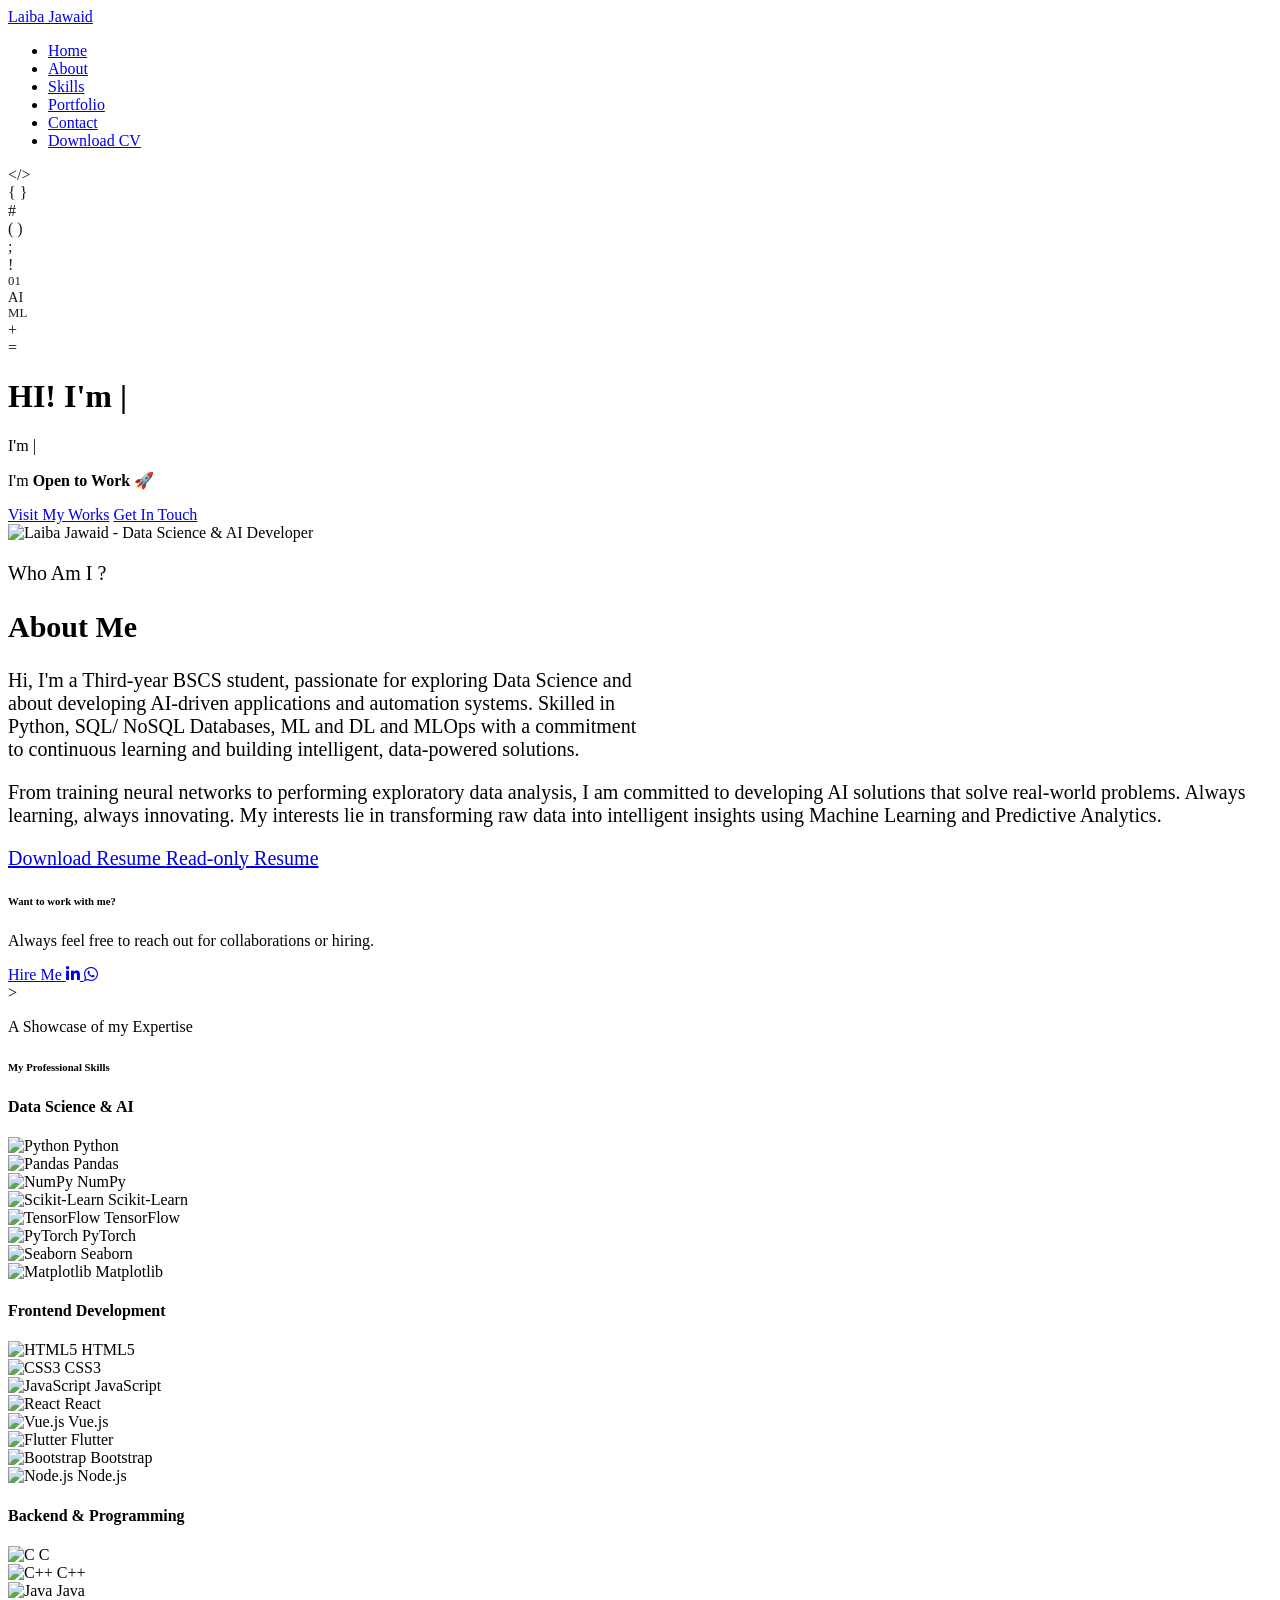
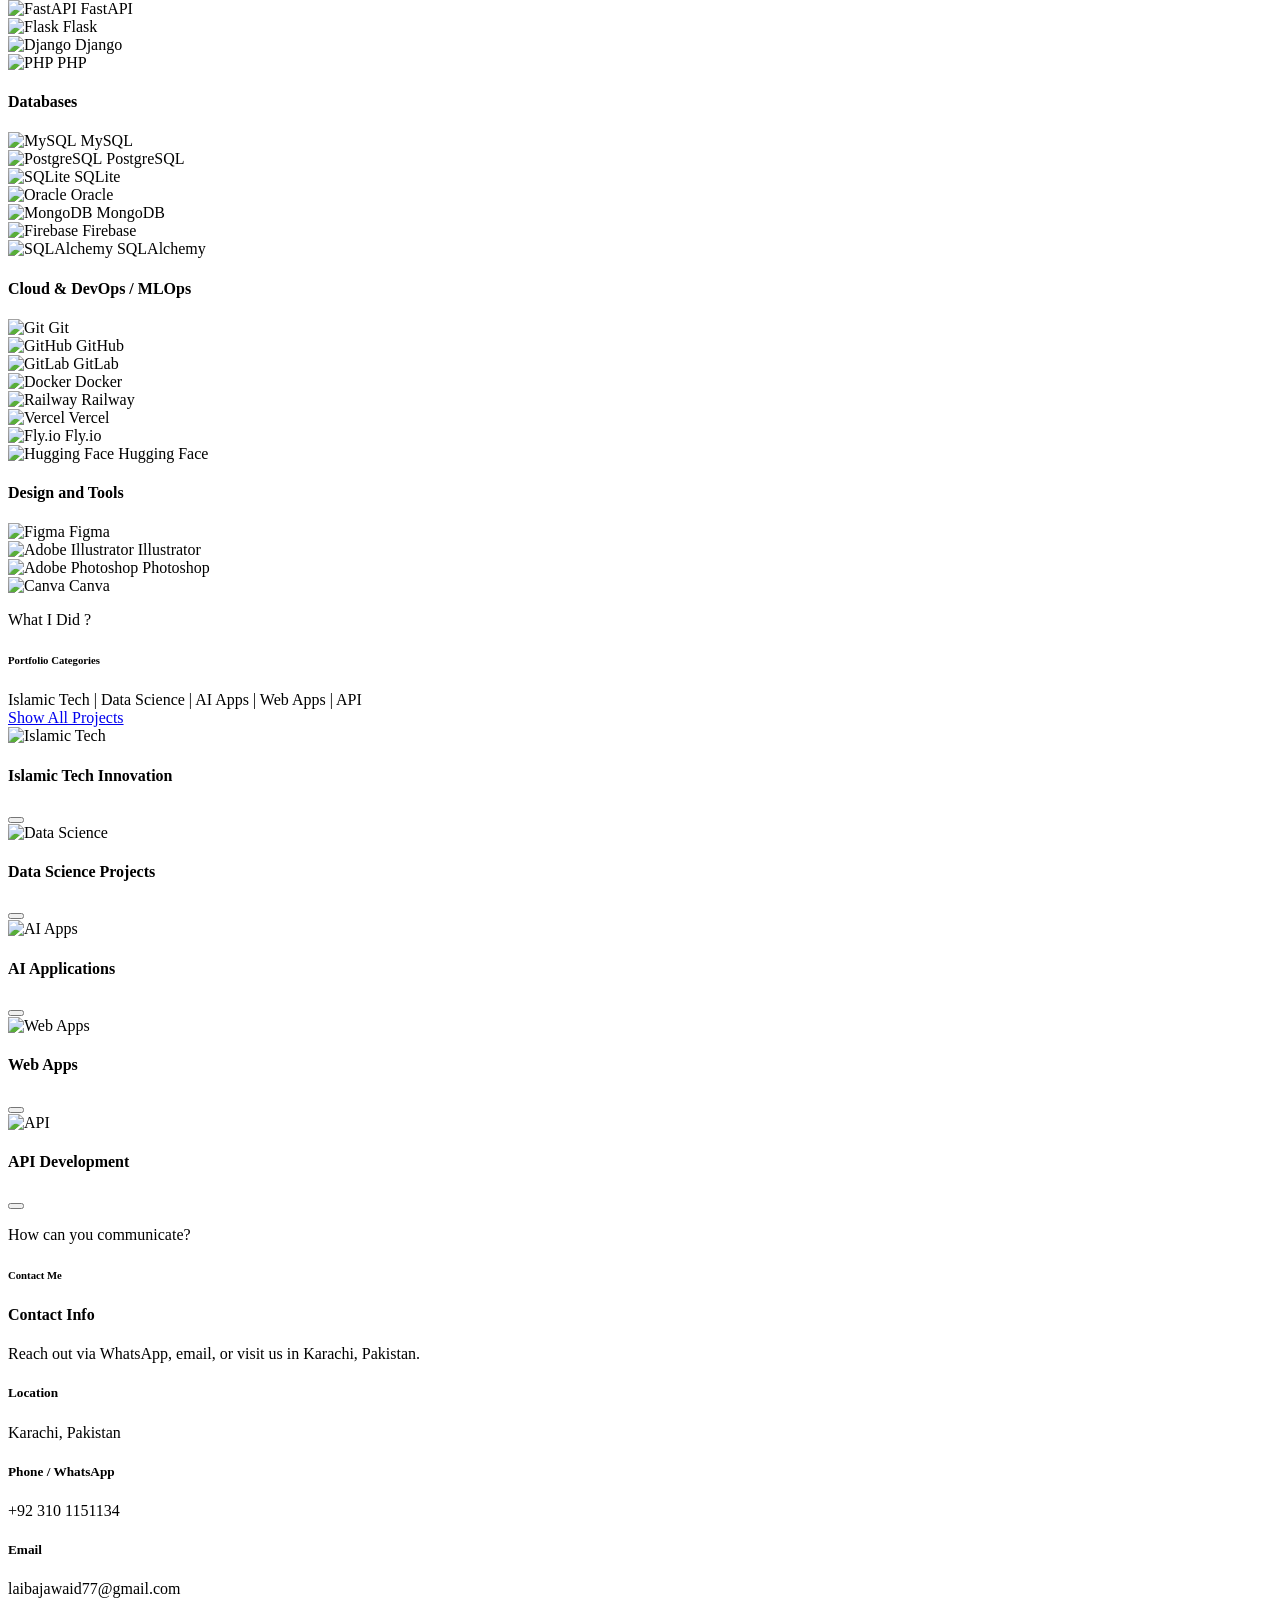
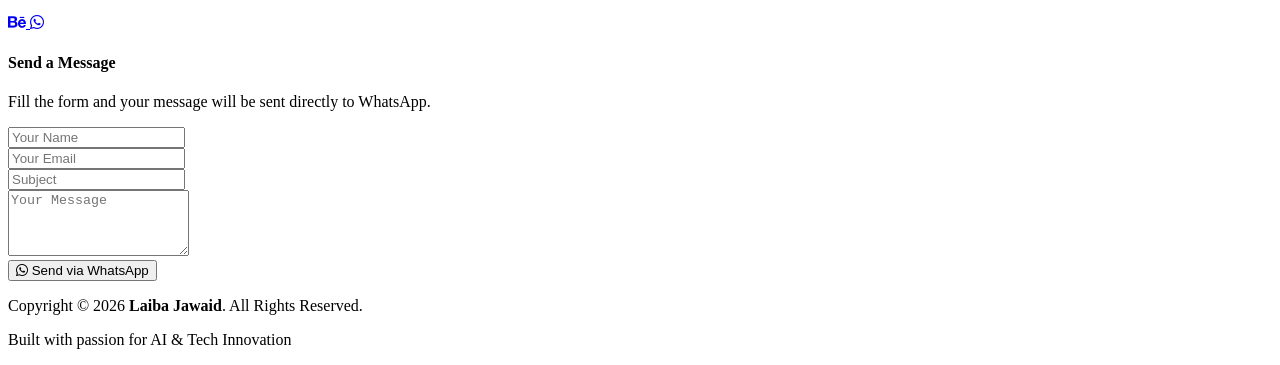
==== index.html @ c6f905c0 "Add files via upload" ====
<!DOCTYPE html>
<html lang="en">

<head>
    <meta charset="utf-8">
    <meta name="viewport" content="width=device-width, initial-scale=1, shrink-to-fit=no">
    <meta name="description" content="Laiba Jawaid - Data Science & AI Portfolio">
    <meta name="author" content="Laiba Jawaid">
    <title>Laiba Jawaid - Portfolio | Data Science & AI</title>
    <!-- font icons -->
    <link rel="stylesheet" href="assets/vendors/themify-icons/css/themify-icons.css">
    <!-- Font Awesome for additional icons -->
    <link rel="stylesheet" href="https://cdnjs.cloudflare.com/ajax/libs/font-awesome/6.4.0/css/all.min.css">
    <!-- Bootstrap + Meyawo main styles -->
    <link rel="stylesheet" href="assets/css/meyawo.css">
</head>

<body data-spy="scroll" data-target=".navbar" data-offset="40" id="home">

    <!-- Page Navbar -->
    <nav class="custom-navbar" data-spy="affix" data-offset-top="20">
        <div class="container">
                  <a class="logo calligraphy" href="#">Laiba Jawaid</a>
            <ul class="nav">
                <li class="item">
                    <a class="link" href="#home">Home</a>
                </li>
                <li class="item">
                    <a class="link" href="#about">About</a>
                </li>
                <li class="item">
                    <a class="link" href="#skills">Skills</a>
                </li>
                <li class="item">
                    <a class="link" href="#portfolio">Portfolio</a>
                </li>
                <li class="item">
                    <a class="link" href="#contact">Contact</a>
                </li>
                <li class="item ml-md-3">
                    <a href="assets/files/Laiba_Resume_Ai.pdf" download class="btn btn-primary">Download CV</a>
                </li>
            </ul>
            <a href="javascript:void(0)" id="nav-toggle" class="hamburger hamburger--elastic">
                <div class="hamburger-box">
                    <div class="hamburger-inner"></div>
                </div>
            </a>
        </div>
    </nav><!-- End of Page Navbar -->

    <!-- page header -->
    <header id="home" class="header">
        <div class="overlay"></div>
             <div class="overlay"></div>
               
             <!--Class for folating elements on middle layer on home page-->
          <div class="floating-tech-bg">
    <!-- Bottom Right Cluster -->
    <!-- We use varied opacities and small position shifts to create the 'crowd' -->
    
    <div class="floater" style="top: 70%; left: 85%; opacity: 0.9;">&lt;/&gt;</div>
    <div class="floater" style="top: 60%; left: 75%; opacity: 0.9;">{ }</div>
    <div class="floater" style="top: 90%; left: 80%; opacity: 0.9;">#</div>

    <div class="floater" style="top: 73%; right: 90%; opacity: 0.9;">( )</div>
    <div class="floater" style="top: 88%; right: 95%; opacity: 0.9;">;</div>
    <div class="floater" style="top: 70%; right: 82%; opacity: 0.9;">!</div>
    
    <div class="floater" style="top: 77%; left: 88%; font-size: 0.8rem; opacity: 0.9;">01</div>
    <div class="floater" style="top: 82%; left: 72%; font-size: 0.9rem; opacity: 0.9;">AI</div>
    <div class="floater" style="top: 88%; left: 78%; font-size: 0.8rem; opacity: 0.9;">ML</div>
    
    <!-- Icons in the same corner -->
    <div class="floater" style="top: 66%; left: 70%; animation-delay: 1s;"><i class="ti-pulse"></i></div>
    <div class="floater" style="top: 74%; left: 92%; animation-delay: 2s;"><i class="ti-server"></i></div>
    <div class="floater" style="top: 80%; left: 88%; animation-delay: 3s;"><i class="ti-settings"></i></div>
   
    <!-- Icons in the same corner -->
    <div class="floater" style="top: 66%; right: 70%; animation-delay: 1s;"><i class="ti-pulse"></i></div>
    <div class="floater" style="top: 71%; right: 92%; animation-delay: 2s;"><i class="ti-server"></i></div>
    <div class="floater" style="top: 87%; right: 88%; animation-delay: 3s;"><i class="ti-settings"></i></div>
    
    <!-- A few "strays" to blend the edge -->
    <div class="floater" style="top: 78%; right: 75%; opacity: 0.9;">+</div>
    <div class="floater" style="top: 84%; right: 65%; opacity: 0.9;">=</div>
</div>

          
        <div class="header-content container">
            <h1 class="header-title">
                <span class="up">HI!</span>
                <span class="down">I'm <span id="static-name-type"></span><span class="cursor">|</span></span>
            </h1>
            
            <p class="header-subtitle">I'm <span id="dynamic-role-type"></span><span class="cursor-blink">|</span></p>

            <p class="open-to-work-text">
                I'm <b>Open to Work</b> <span class="emoji-move">🚀</span>
            </p>

          <div class="header-btns">
    <a href="#portfolio" class="btn btn-primary shadow">Visit My Works</a>
    <a href="#contact" class="btn btn-primary shadow">Get In Touch</a>
</div>

        </div>
    </header><!-- end of page header -->

    <!-- about section -->
    <section class="section pt-0" id="about">
        <!-- container -->
        <div class="container text-center">
            <!-- about wrapper -->
            <div class="about">
                <div class="about-img-holder">
                    <img src="assets/imgs/Edited woman.png" class="about-img"
                        alt="Laiba Jawaid - Data Science & AI Developer">
                </div>
                <div class="about-caption" style="font-size: 20px;">
                    <p class="section-subtitle">Who Am I ?</p>
                    <h2 class="section-title mb-3">About Me</h2>
                    <p>
                        Hi, I'm a Third-year BSCS student, passionate for exploring Data Science and<br> about developing AI-driven applications and
                        automation systems. Skilled in <br>Python, SQL/ NoSQL Databases, ML and DL and MLOps with a
                        commitment<br> to continuous learning and building intelligent, data-powered solutions.
                    </p>
                    <p>
                        From training neural networks to performing exploratory data analysis, I am committed to developing AI solutions that solve real-world problems. 
                       Always learning, always innovating. My interests lie in transforming raw data into intelligent insights using Machine Learning and Predictive Analytics. 
                    </p>
                    <div class="mt-4">
                        <a href="assets/files/Laiba_Resume_Ai.pdf" download="Laiba_Jawaid_CV" class="btn-rounded btn btn-outline-primary mt-2 mr-2">
                            Download Resume 
                        </a>
                        <a href="assets/files/Laiba_Resume_Ai.pdf" target="_blank" class="btn-rounded btn btn-outline-primary mt-2">
                            Read-only Resume
                        </a>
                    </div>
                </div>
            </div><!-- end of about wrapper -->
        </div><!-- end of container -->
    </section> <!-- end of about section -->

            <!-- want to work with me section -->
  <section class="section-sm work-with-me-banner">
    <div class="container text-center text-md-left">
        <div class="row align-items-center">
            <div class="col-md-7 mb-7 mb-md-0">
                <h6 class="title text-light mb-1">Want to work with me?</h6>
                <p class="m-0 text-light opacity-8">Always feel free to reach out for collaborations or hiring.</p>
            </div>
            
            <div class="col-md-5 text-md-right">
                <div class="cta-button-group">
                    <a href="#contact" class="col-sm offset-sm-2 offset-md-3 btn btn-lg my-font btn-light rounded">
                        <i class="ti-email mr-2 "></i>Hire Me
                    </a>
                    
                     <a href="mailto:laibajawaid77@gmail.com" class="s-icon email" title="Email">
                            <i class="ti-email"></i>
                        </a>

                    <a href="https://linkedin.com/in/yourprofile" target="_blank" class="btn btn-icon-only linkedin-bg shadow" title="LinkedIn">
                        <i class="fab fa-linkedin-in"></i>
                    </a>
                    
                    <a href="https://wa.me/923101151134" target="_blank" class="btn btn-icon-only whatsapp-bg shadow" title="WhatsApp">
                        <i class="fab fa-whatsapp"></i>
                    </a>
                </div>
            </div>
        </div>
        </div>
    </div>
</section>> <!-- end of section -->

            
    <!-- skills section -->
    <section class="section" id="skills">
        <div class="container text-center">
            <p class="section-subtitle">A Showcase of my Expertise</p>
            <h6 class="section-title mb-6">My Professional Skills</h6>
            
            <div class="row text-left">
                <div class="col-lg-6 mb-4">
                    <div class="skill-panel featured-panel">
                        <div class="panel-header">
                            <i class="ti-light-bulb"></i>
                            <h4>Data Science & AI</h4>
                        </div>
                        <div class="skill-logos">
                            <div class="skill-logo-item">
                                <img src="https://cdn.jsdelivr.net/gh/devicons/devicon/icons/python/python-original.svg" alt="Python">
                                <span>Python</span>
                            </div>
                            <div class="skill-logo-item">
                                <img src="https://cdn.jsdelivr.net/gh/devicons/devicon/icons/pandas/pandas-original.svg" alt="Pandas">
                                <span>Pandas</span>
                            </div>
                            <div class="skill-logo-item">
                                <img src="https://cdn.jsdelivr.net/gh/devicons/devicon/icons/numpy/numpy-original.svg" alt="NumPy">
                                <span>NumPy</span>
                            </div>
                            <div class="skill-logo-item">
                                <img src="https://upload.wikimedia.org/wikipedia/commons/0/05/Scikit_learn_logo_small.svg" alt="Scikit-Learn">
                                <span>Scikit-Learn</span>
                            </div>
                            <div class="skill-logo-item">
                                <img src="https://cdn.jsdelivr.net/gh/devicons/devicon/icons/tensorflow/tensorflow-original.svg" alt="TensorFlow">
                                <span>TensorFlow</span>
                            </div>
                            <div class="skill-logo-item">
                                <img src="https://cdn.jsdelivr.net/gh/devicons/devicon/icons/pytorch/pytorch-original.svg" alt="PyTorch">
                                <span>PyTorch</span>
                            </div>
                            <div class="skill-logo-item">
                                <img src="https://seaborn.pydata.org/_images/logo-mark-lightbg.svg" alt="Seaborn">
                                <span>Seaborn</span>
                            </div>
                            <div class="skill-logo-item">
                                <img src="https://upload.wikimedia.org/wikipedia/commons/8/84/Matplotlib_icon.svg" alt="Matplotlib">
                                <span>Matplotlib</span>
                            </div>
                        </div>
                    </div>
                </div>

                <div class="col-lg-6 mb-4">
                    <div class="skill-panel">
                        <div class="panel-header">
                            <i class="ti-desktop"></i>
                            <h4>Frontend Development</h4>
                        </div>
                        <div class="skill-logos">
                            <div class="skill-logo-item">
                                <img src="https://cdn.jsdelivr.net/gh/devicons/devicon/icons/html5/html5-original.svg" alt="HTML5">
                                <span>HTML5</span>
                            </div>
                            <div class="skill-logo-item">
                                <img src="https://cdn.jsdelivr.net/gh/devicons/devicon/icons/css3/css3-original.svg" alt="CSS3">
                                <span>CSS3</span>
                            </div>
                            <div class="skill-logo-item">
                                <img src="https://cdn.jsdelivr.net/gh/devicons/devicon/icons/javascript/javascript-original.svg" alt="JavaScript">
                                <span>JavaScript</span>
                            </div>
                            <div class="skill-logo-item">
                                <img src="https://cdn.jsdelivr.net/gh/devicons/devicon/icons/react/react-original.svg" alt="React">
                                <span>React</span>
                            </div>
                            <div class="skill-logo-item">
                                <img src="https://cdn.jsdelivr.net/gh/devicons/devicon/icons/vuejs/vuejs-original.svg" alt="Vue.js">
                                <span>Vue.js</span>
                            </div>
                            <div class="skill-logo-item">
                                <img src="https://cdn.jsdelivr.net/gh/devicons/devicon/icons/flutter/flutter-original.svg" alt="Flutter">
                                <span>Flutter</span>
                            </div>
                            <div class="skill-logo-item">
                                <img src="https://cdn.jsdelivr.net/gh/devicons/devicon/icons/bootstrap/bootstrap-original.svg" alt="Bootstrap">
                                <span>Bootstrap</span>
                            </div>
                            <div class="skill-logo-item">
                                <img src="https://cdn.jsdelivr.net/gh/devicons/devicon/icons/nodejs/nodejs-original.svg" alt="Node.js">
                                <span>Node.js</span>
                            </div>
                        </div>
                    </div>
                </div>

                <div class="col-lg-6 mb-4">
                    <div class="skill-panel">
                        <div class="panel-header">
                            <i class="ti-settings"></i>
                            <h4>Backend & Programming</h4>
                        </div>
                        <div class="skill-logos">
                            <div class="skill-logo-item">
                                <img src="https://cdn.jsdelivr.net/gh/devicons/devicon/icons/c/c-original.svg" alt="C">
                                <span>C</span>
                            </div>
                            <div class="skill-logo-item">
                                <img src="https://cdn.jsdelivr.net/gh/devicons/devicon/icons/cplusplus/cplusplus-original.svg" alt="C++">
                                <span>C++</span>
                            </div>
                            <div class="skill-logo-item">
                                <img src="https://cdn.jsdelivr.net/gh/devicons/devicon/icons/java/java-original.svg" alt="Java">
                                <span>Java</span>
                            </div>
                            <div class="skill-logo-item">
                                <img src="https://cdn.jsdelivr.net/gh/devicons/devicon/icons/fastapi/fastapi-original.svg" alt="FastAPI">
                                <span>FastAPI</span>
                            </div>
                            <div class="skill-logo-item">
                                <img src="https://cdn.jsdelivr.net/gh/devicons/devicon/icons/flask/flask-original.svg" alt="Flask">
                                <span>Flask</span>
                            </div>
                            <div class="skill-logo-item">
                                <img src="https://cdn.jsdelivr.net/gh/devicons/devicon/icons/django/django-plain.svg" alt="Django">
                                <span>Django</span>
                            </div>
                            <div class="skill-logo-item">
                                <img src="https://cdn.jsdelivr.net/gh/devicons/devicon/icons/php/php-original.svg" alt="PHP">
                                <span>PHP</span>
                            </div>
                        </div>
                    </div>
                </div>

                <div class="col-lg-6 mb-4">
                    <div class="skill-panel">
                        <div class="panel-header">
                            <i class="ti-server"></i>
                            <h4>Databases</h4>
                        </div>
                        <div class="skill-logos">
                            <div class="skill-logo-item">
                                <img src="https://cdn.jsdelivr.net/gh/devicons/devicon/icons/mysql/mysql-original.svg" alt="MySQL">
                                <span>MySQL</span>
                            </div>
                            <div class="skill-logo-item">
                                <img src="https://cdn.jsdelivr.net/gh/devicons/devicon/icons/postgresql/postgresql-original.svg" alt="PostgreSQL">
                                <span>PostgreSQL</span>
                            </div>
                            <div class="skill-logo-item">
                                <img src="https://cdn.jsdelivr.net/gh/devicons/devicon/icons/sqlite/sqlite-original.svg" alt="SQLite">
                                <span>SQLite</span>
                            </div>
                            <div class="skill-logo-item">
                                <img src="https://cdn.jsdelivr.net/gh/devicons/devicon/icons/oracle/oracle-original.svg" alt="Oracle">
                                <span>Oracle</span>
                            </div>
                            <div class="skill-logo-item">
                                <img src="https://cdn.jsdelivr.net/gh/devicons/devicon/icons/mongodb/mongodb-original.svg" alt="MongoDB">
                                <span>MongoDB</span>
                            </div>
                            <div class="skill-logo-item">
                                <img src="https://cdn.jsdelivr.net/gh/devicons/devicon/icons/firebase/firebase-plain.svg" alt="Firebase">
                                <span>Firebase</span>
                            </div>
                            <div class="skill-logo-item">
                                <img src="https://cdn.jsdelivr.net/gh/devicons/devicon/icons/sqlalchemy/sqlalchemy-original.svg" alt="SQLAlchemy">
                                <span>SQLAlchemy</span>
                            </div>
                        </div>
                    </div>
                </div>
     
                <div class="col-lg-6 mb-4">
                    <div class="skill-panel">
                        <div class="panel-header">
                            <i class="ti-cloud"></i>
                            <h4>Cloud & DevOps / MLOps</h4>
                        </div>
                        <div class="skill-logos">
                            <div class="skill-logo-item">
                                <img src="https://cdn.jsdelivr.net/gh/devicons/devicon/icons/git/git-original.svg" alt="Git">
                                <span>Git</span>
                            </div>
                            <div class="skill-logo-item">
                                <img src="https://cdn.jsdelivr.net/gh/devicons/devicon/icons/github/github-original.svg" alt="GitHub">
                                <span>GitHub</span>
                            </div>
                            <div class="skill-logo-item">
                                <img src="https://cdn.jsdelivr.net/gh/devicons/devicon/icons/gitlab/gitlab-original.svg" alt="GitLab">
                                <span>GitLab</span>
                            </div>
                            <div class="skill-logo-item">
                                <img src="https://cdn.jsdelivr.net/gh/devicons/devicon/icons/docker/docker-original.svg" alt="Docker">
                                <span>Docker</span>
                            </div>
                            <div class="skill-logo-item">
                                <img src="https://railway.app/brand/logo-dark.svg" alt="Railway">
                                <span>Railway</span>
                            </div>
                            <div class="skill-logo-item">
                              <img src="https://raw.githubusercontent.com/devicons/devicon/master/icons/vercel/vercel-original.svg" alt="Vercel" style="filter: invert(0);">
                              <span>Vercel</span>
                            </div>
                            <div class="skill-logo-item">
                                <img src="https://fly.io/public/images/brand/logo.svg" alt="Fly.io">
                                <span>Fly.io</span>
                            </div>
                            <div class="skill-logo-item">
                                <img src="https://huggingface.co/front/assets/huggingface_logo-noborder.svg" alt="Hugging Face">
                                <span>Hugging Face</span>
                            </div>
                        </div>
                    </div>
                </div>

                <div class="col-lg-6 mb-4">
                    <div class="skill-panel">
                        <div class="panel-header">
                            <i class="ti-paint-bucket"></i>
                            <h4>Design and Tools</h4>
                        </div>
                        <div class="skill-logos">
                            <div class="skill-logo-item">
                                <img src="https://cdn.jsdelivr.net/gh/devicons/devicon/icons/figma/figma-original.svg" alt="Figma">
                                <span>Figma</span>
                            </div>
                            <div class="skill-logo-item">
                                <img src="https://cdn.jsdelivr.net/gh/devicons/devicon/icons/illustrator/illustrator-plain.svg" alt="Adobe Illustrator">
                                <span>Illustrator</span>
                            </div>
                            <div class="skill-logo-item">
                                <img src="https://cdn.jsdelivr.net/gh/devicons/devicon/icons/photoshop/photoshop-plain.svg" alt="Adobe Photoshop">
                                <span>Photoshop</span>
                            </div>
                            <div class="skill-logo-item">
                                <img src="https://cdn.jsdelivr.net/gh/devicons/devicon/icons/canva/canva-original.svg" alt="Canva">
                                <span>Canva</span>
                            </div>
                        </div>
                    </div>
                </div>
            </div>
        </div>
    </section> <!-- end of skills section -->


    <!-- portfolio section -->
    <section class="section" id="portfolio">
        <div class="container text-center">
            <p class="section-subtitle">What I Did ?</p>
            <h6 class="section-title mb-3">Portfolio Categories</h6>
            
            <div class="category-list mb-4">
                <span>Islamic Tech</span> | <span>Data Science</span> | <span>AI Apps</span> | <span>Web Apps</span> | <span>API</span>
            </div>

            <div class="mb-5">
                <a href="category-all.html" class="btn btn-primary btn-rounded">
                    <i class="ti-layout-grid2 mr-2"></i>Show All Projects
                </a>
            </div>

            <div class="row justify-content-center">
                <div class="col-md-4 col-sm-6 mb-4">
                    <div class="portfolio-card">
                        <img src="assets/imgs/portfolio1.png" class="portfolio-card-img" alt="Islamic Tech">
                        <span class="portfolio-card-overlay">
                            <span class="portfolio-card-caption">
                                <h4 class="dark-purple-title">Islamic Tech Innovation</h4>
                                <div class="portfolio-action-btns">
                                    <button class="p-btn-icon" title="View Full Image"><i class="ti-zoom-in"></i></button>
                                    <a href="category-islamic.html" class="p-btn-icon" title="View Projects"><i class="ti-arrow-right"></i></a>
                                </div>
                            </span>
                        </span>
                    </div>
                </div>

                <div class="col-md-4 col-sm-6 mb-4">
                    <div class="portfolio-card">
                        <img src="assets/imgs/portfolio2.jpg" class="portfolio-card-img" alt="Data Science">
                        <span class="portfolio-card-overlay">
                            <span class="portfolio-card-caption">
                                <h4 class="dark-purple-title">Data Science Projects</h4>
                                <div class="portfolio-action-btns">
                                    <button class="p-btn-icon" title="View Image"><i class="ti-zoom-in"></i></button>
                                    <a href="category-ds.html" class="p-btn-icon" title="View Projects"><i class="ti-arrow-right"></i></a>
                                </div>
                            </span>
                        </span>
                    </div>
                </div>

                <div class="col-md-4 col-sm-6 mb-4">
                    <div class="portfolio-card">
                        <img src="assets/imgs/porfolio3.jpeg" class="portfolio-card-img" alt="AI Apps">
                        <span class="portfolio-card-overlay">
                            <span class="portfolio-card-caption">
                                <h4 class="dark-purple-title">AI Applications</h4>
                                <div class="portfolio-action-btns">
                                    <button class="p-btn-icon"><i class="ti-zoom-in"></i></button>
                                    <a href="category-ai.html" class="p-btn-icon"><i class="ti-arrow-right"></i></a>
                                </div>
                            </span>
                        </span>
                    </div>
                </div>

                <div class="col-md-4 col-sm-6 mb-4">
                    <div class="portfolio-card">
                        <img src="assets/imgs/portfolio4.png" class="portfolio-card-img" alt="Web Apps">
                        <span class="portfolio-card-overlay">
                            <span class="portfolio-card-caption">
                                <h4 class="dark-purple-title">Web Apps</h4>
                                <div class="portfolio-action-btns">
                                    <button class="p-btn-icon"><i class="ti-zoom-in"></i></button>
                                    <a href="category-web.html" class="p-btn-icon"><i class="ti-arrow-right"></i></a>
                                </div>
                            </span>
                        </span>
                    </div>
                </div>

                <div class="col-md-4 col-sm-6 mb-4">
                    <div class="portfolio-card">
                        <img src="assets/imgs/portfolio5.png" class="portfolio-card-img" alt="API">
                        <span class="portfolio-card-overlay">
                            <span class="portfolio-card-caption">
                                <h4 class="dark-purple-title">API Development</h4>
                                <div class="portfolio-action-btns">
                                    <button class="p-btn-icon"><i class="ti-zoom-in"></i></button>
                                    <a href="category-api.html" class="p-btn-icon"><i class="ti-arrow-right"></i></a>
                                </div>
                            </span>
                        </span>
                    </div>
                </div>
            </div>
        </div>
    </section> <!-- end of portfolio section -->

    <!-- contact section -->
    <section class="section" id="contact">
        <div class="container">
            <p class="section-subtitle text-center">How can you communicate?</p>
            <h6 class="section-title mb-5 text-center">Contact Me</h6>

            <div class="contact-wrapper">
                <div class="contact-panel contact-left">
                    <h4 class="panel-title">Contact Info</h4>
                    <p class="panel-subtitle">Reach out via WhatsApp, email, or visit us in Karachi, Pakistan.</p>
                    
                    <div class="contact-info-list">
                        <div class="info-item">
                            <i class="ti-location-pin"></i>
                            <div>
                                <h5>Location</h5>
                                <p>Karachi, Pakistan</p>
                            </div>
                        </div>
                        <div class="info-item">
                            <i class="ti-mobile"></i>
                            <div>
                                <h5>Phone / WhatsApp</h5>
                                <p>+92 310 1151134</p>
                            </div>
                        </div>
                        <div class="info-item">
                            <i class="ti-email"></i>
                            <div>
                                <h5>Email</h5>
                                <p>laibajawaid77@gmail.com</p>
                            </div>
                        </div>
                    </div>

                    <div class="social-box">
                        <a href="mailto:laibajawaid77@gmail.com" class="s-icon email" title="Email">
                            <i class="ti-email"></i>
                        </a>
                        <a href="https://linkedin.com/in/yourprofile" target="_blank" class="s-icon linkedin" title="LinkedIn">
                            <i class="ti-linkedin"></i>
                        </a>
                        <a href="https://github.com/yourprofile" target="_blank" class="s-icon github" title="GitHub">
                            <i class="ti-github"></i>
                        </a>
                        <a href="https://behance.net/yourprofile" target="_blank" class="s-icon behance" title="Behance">
                            <i class="fab fa-behance"></i>
                        </a>
                        <a href="https://wa.me/923101151134" target="_blank" class="s-icon whatsapp" title="WhatsApp">
                            <i class="fab fa-whatsapp"></i>
                        </a>
                    </div>
                </div>

                <div class="contact-panel contact-right">
                    <h4 class="panel-title">Send a Message</h4>
                    <p class="panel-subtitle">Fill the form and your message will be sent directly to WhatsApp.</p>
                    
                    <form id="whatsapp-form" class="mt-4">
                        <div class="form-row">
                            <div class="form-group col-12">
                                <input type="text" id="wa-name" class="form-control" placeholder="Your Name" required>
                            </div>
                            <div class="form-group col-12">
                                <input type="email" id="wa-email" class="form-control" placeholder="Your Email" required>
                            </div>
                            <div class="form-group col-12">
                                <input type="text" id="wa-subject" class="form-control" placeholder="Subject">
                            </div>
                            <div class="form-group col-12">
                                <textarea id="wa-message" rows="4" class="form-control" placeholder="Your Message" required></textarea>
                            </div>
                            <div class="form-group col-12 text-right">
                                <!-- WhatsApp Send Button -->
                                <button type="button" onclick="sendToWhatsApp()" class="btn btn-primary whatsapp-btn">
                                    <i class="fab fa-whatsapp mr-2"></i> Send via WhatsApp
                                </button>
                            </div>
                        </div>
                    </form>
                </div>
            </div>
        </div>
    </section> <!-- end of contact section -->

    <!-- page footer -->
    <footer class="footer py-4 bg-dark text-light">
        <div class="container text-center">
            <p class="mb-0">Copyright &copy; 2026 <b>Laiba Jawaid</b>. All Rights Reserved.</p>
            <p class="small text-muted mt-2">Built with passion for AI & Tech Innovation</p>
        </div>
    </footer> <!-- end of page footer -->

    <!-- core  -->
    <script src="assets/vendors/jquery/jquery-3.4.1.js"></script>
    <script src="assets/vendors/bootstrap/bootstrap.bundle.js"></script>

    <!-- bootstrap 3 affix -->
    <script src="assets/vendors/bootstrap/bootstrap.affix.js"></script>

    <!-- Meyawo js -->
    <script src="assets/js/meyawo.js"></script>

</body>

</html>
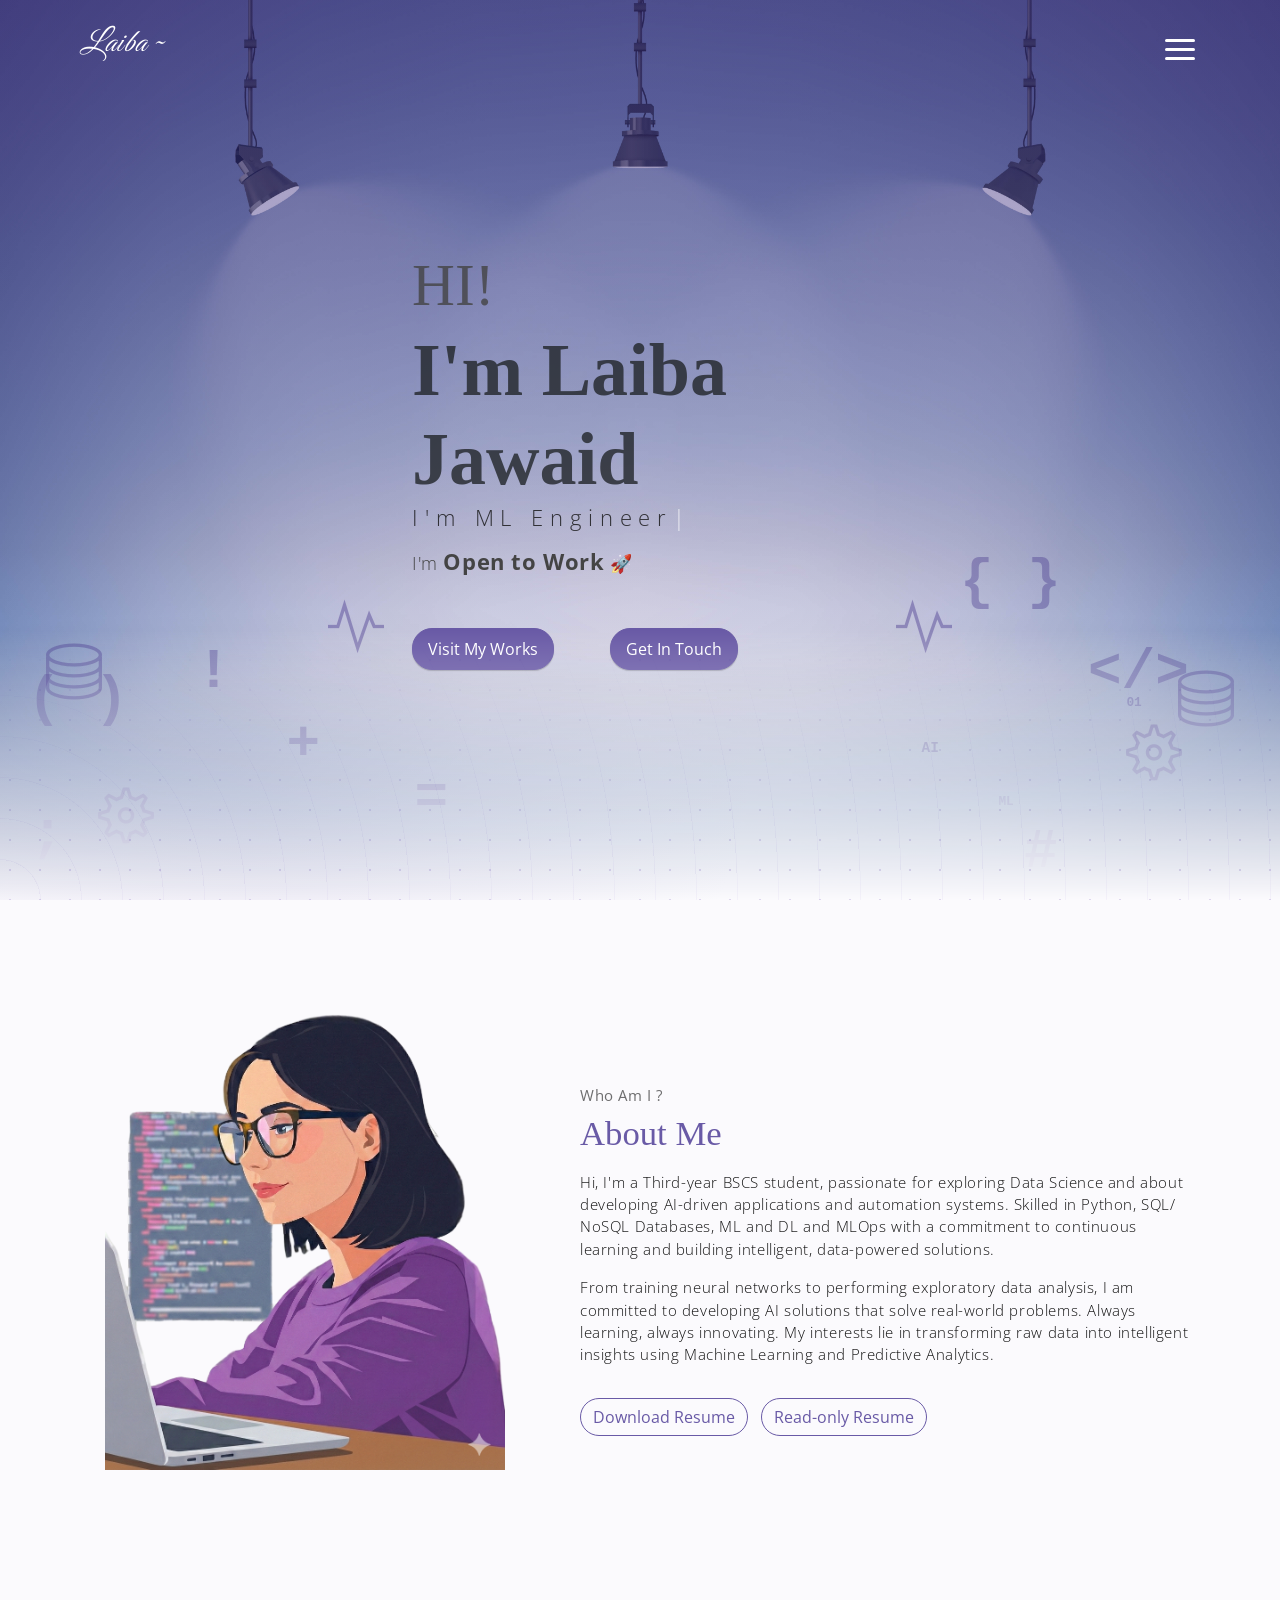
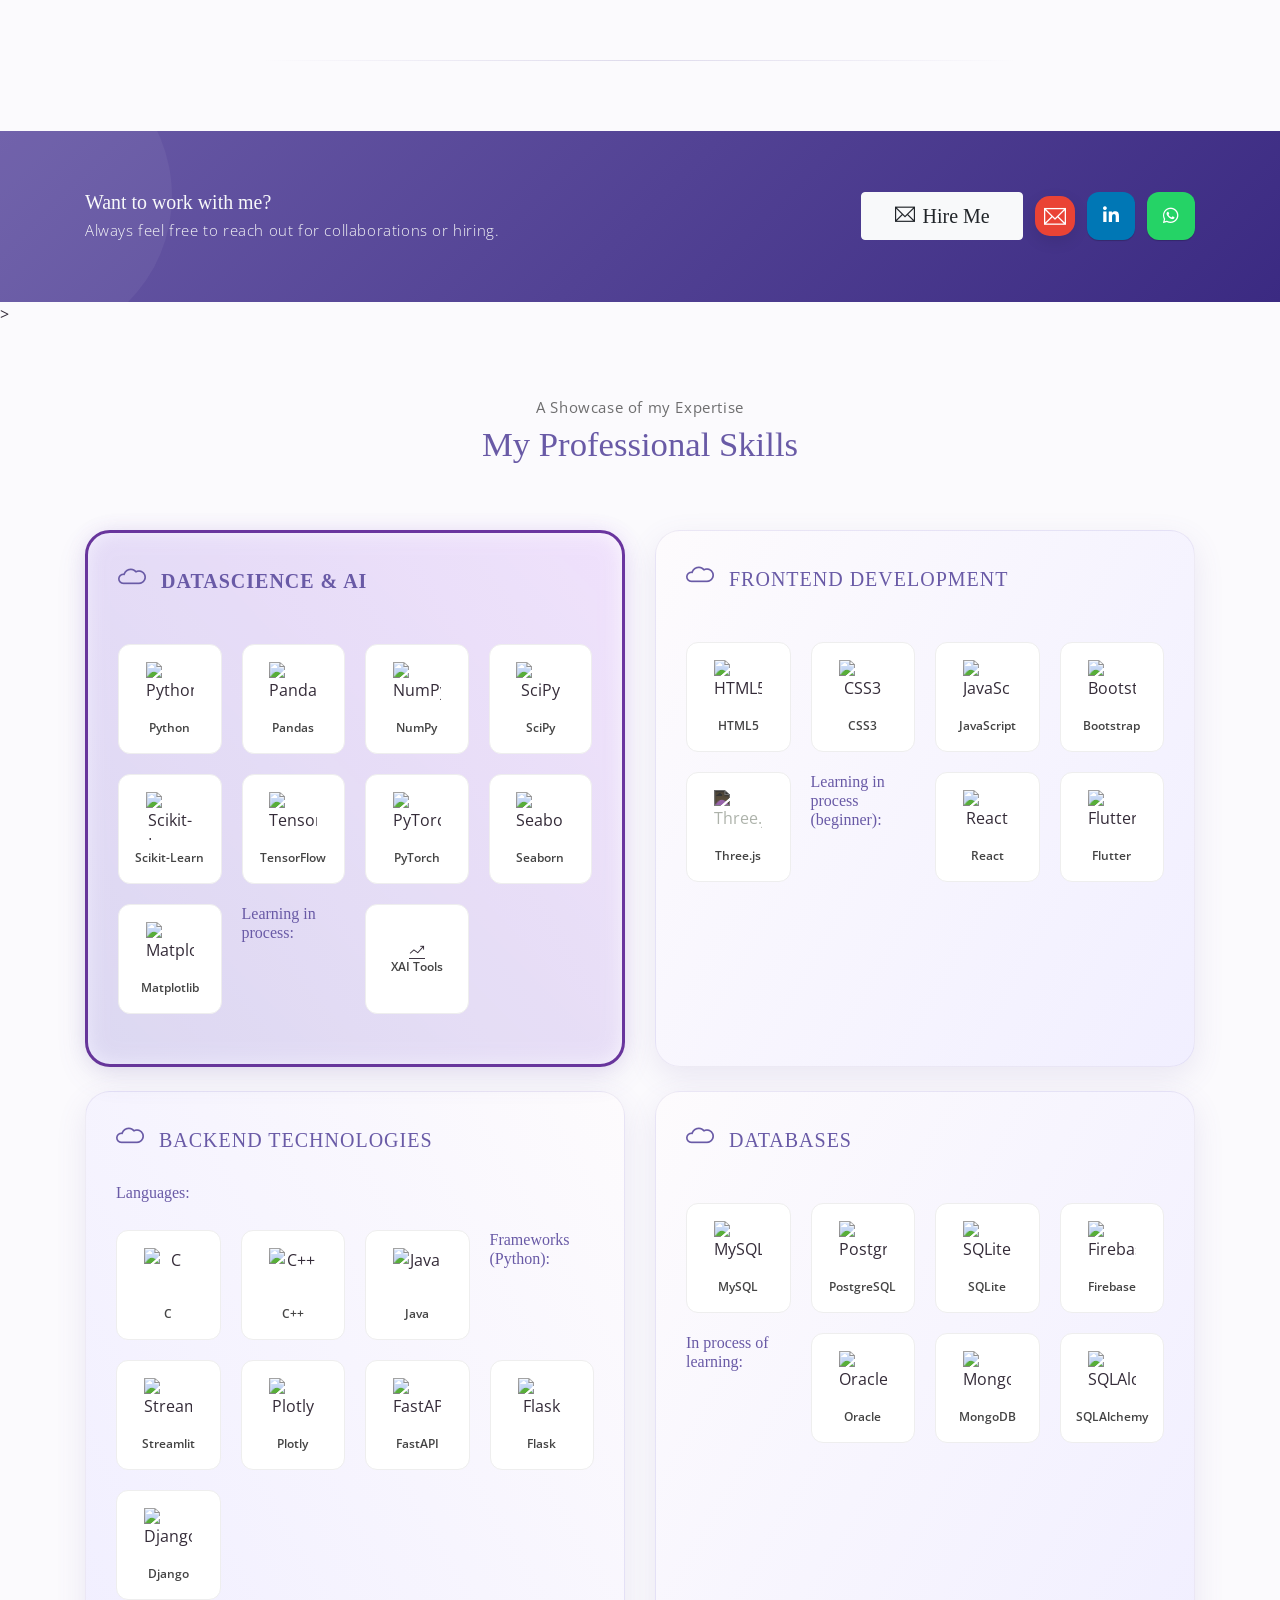
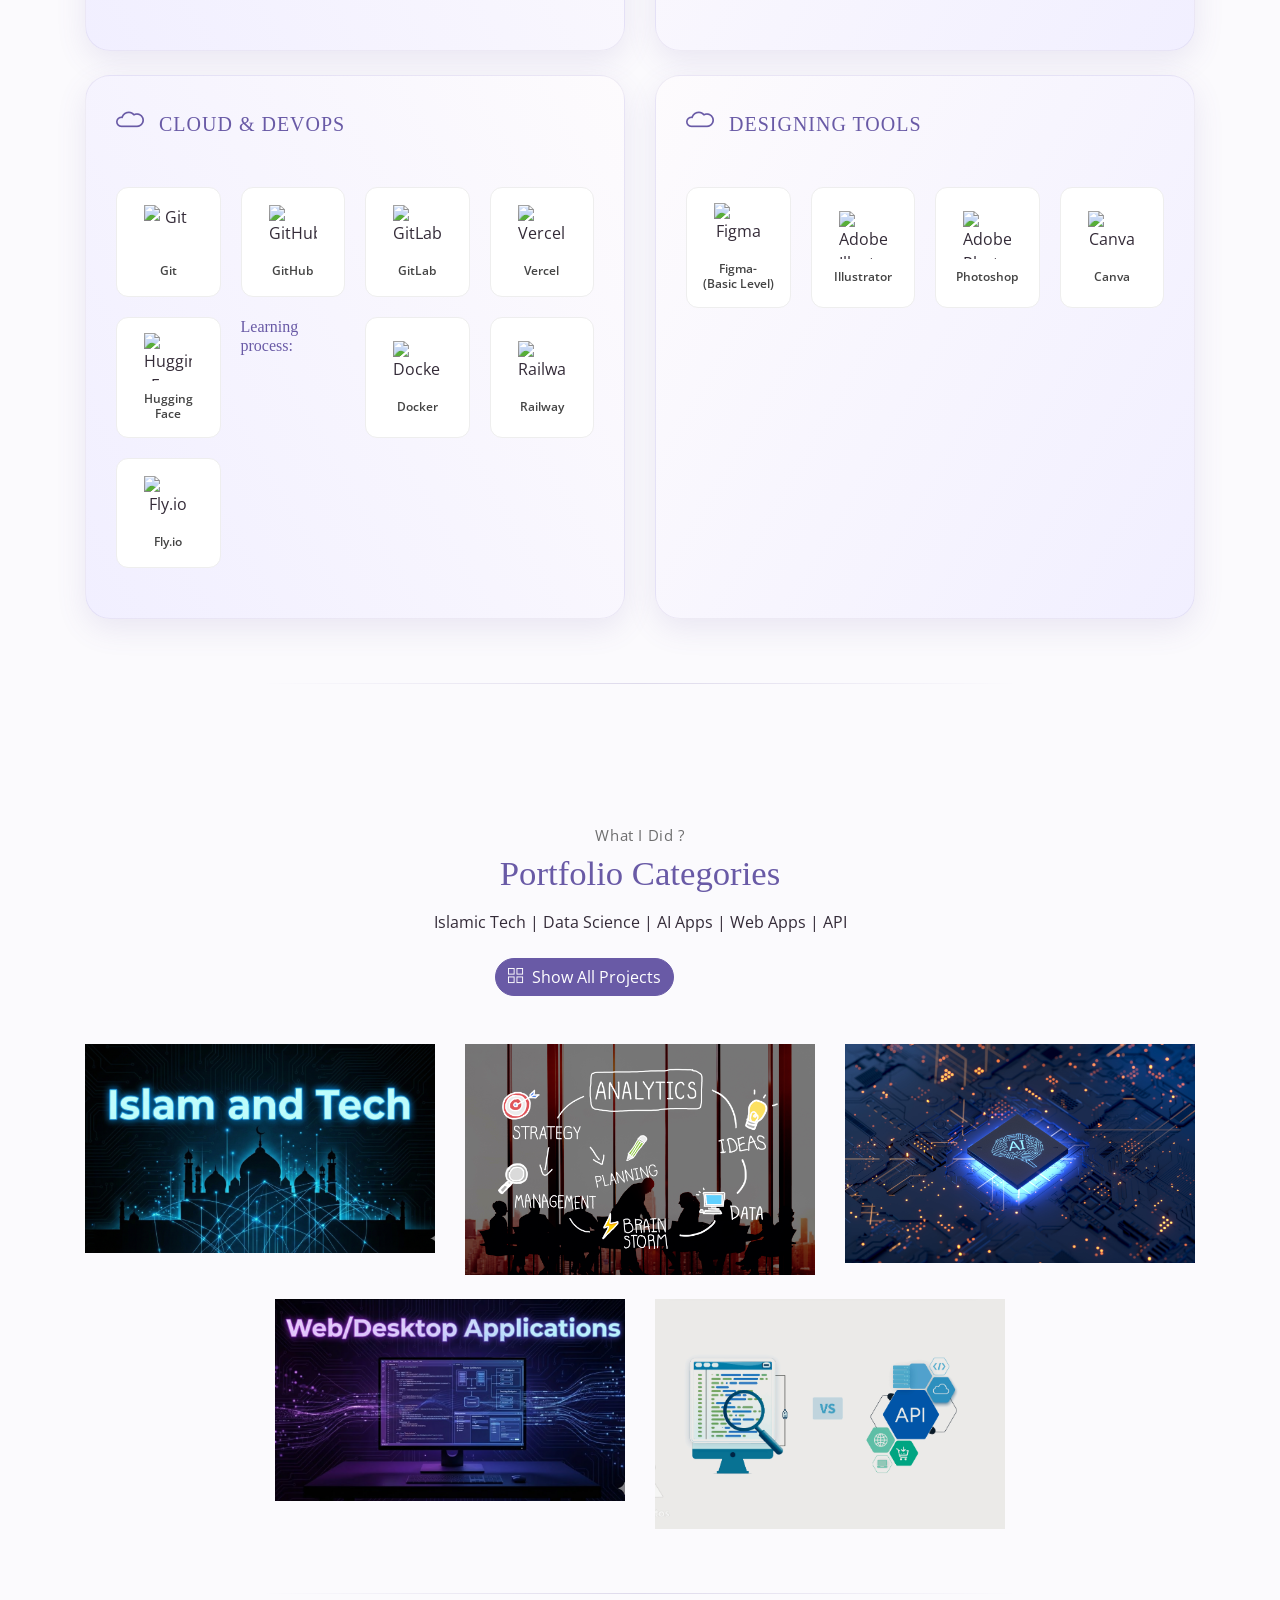
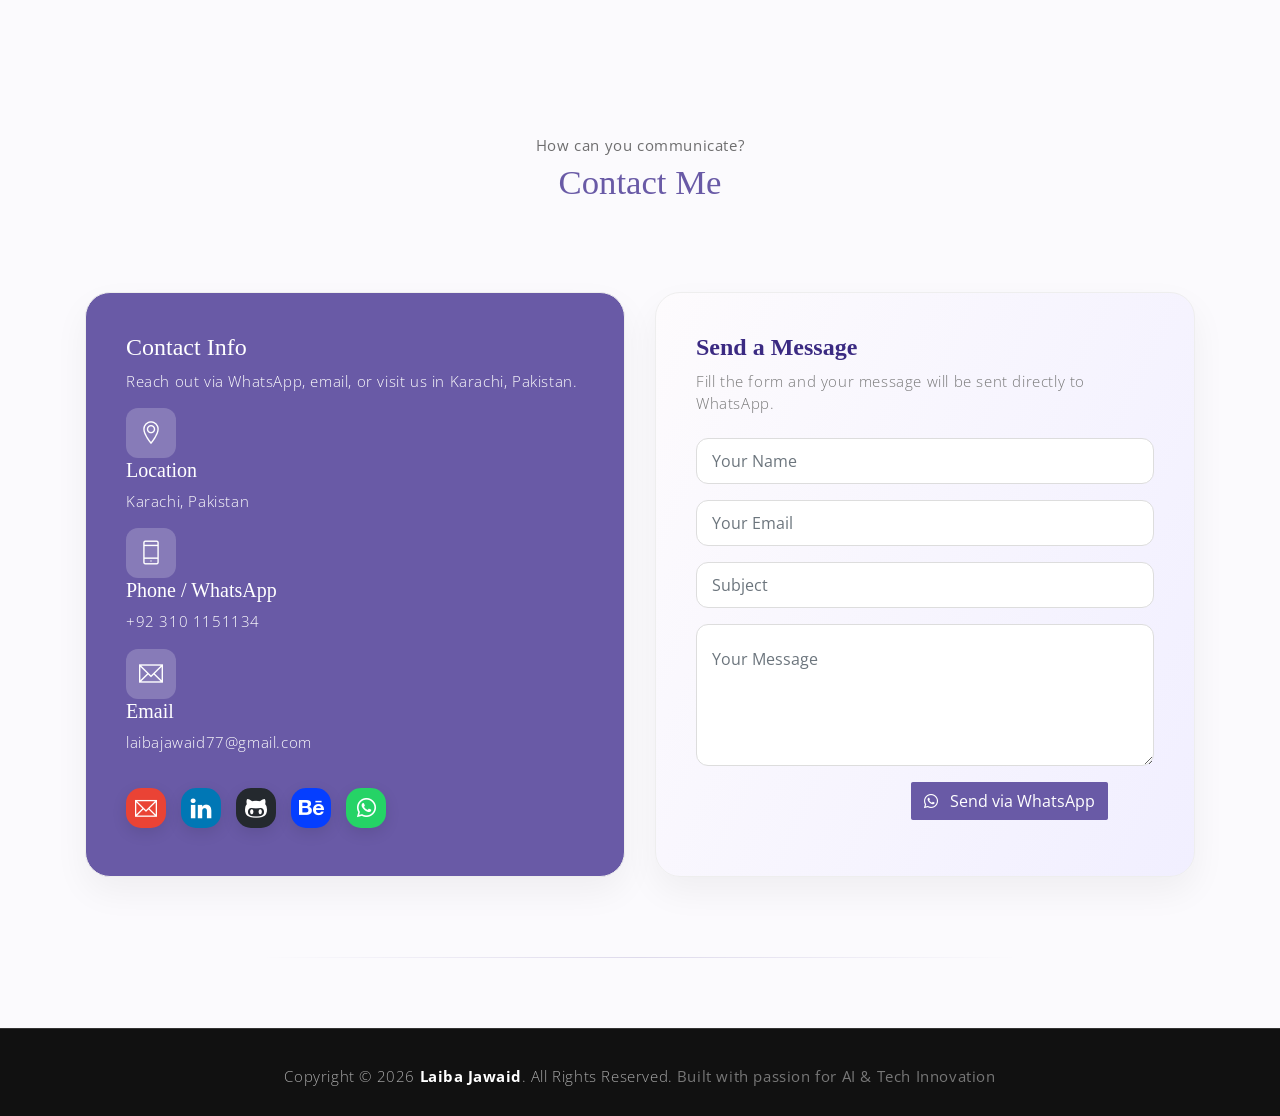
==== commit 4f386f4f: "Update index.html" ====
--- a/index.html
+++ b/index.html
@@ -20,7 +20,7 @@
     <!-- Page Navbar -->
     <nav class="custom-navbar" data-spy="affix" data-offset-top="20">
         <div class="container">
-                  <a class="logo calligraphy" href="#">Laiba Jawaid</a>
+                  <a class="logo calligraphy" href="#">Laiba ~</a>
             <ul class="nav">
                 <li class="item">
                     <a class="link" href="#home">Home</a>
@@ -32,14 +32,14 @@
                     <a class="link" href="#skills">Skills</a>
                 </li>
                 <li class="item">
-                    <a class="link" href="#portfolio">Portfolio</a>
+                    <a class="link" href="#portfolio">Projects</a>
                 </li>
                 <li class="item">
                     <a class="link" href="#contact">Contact</a>
                 </li>
                 <li class="item ml-md-3">
-                    <a href="assets/files/Laiba_Resume_Ai.pdf" download class="btn btn-primary">Download CV</a>
-                </li>
+                <a href="assets/files/Resume_Laiba.pdf" download class="btn btn-primary">Download CV</a>
+            </li>
             </ul>
             <a href="javascript:void(0)" id="nav-toggle" class="hamburger hamburger--elastic">
                 <div class="hamburger-box">
@@ -121,19 +121,19 @@
                     <p class="section-subtitle">Who Am I ?</p>
                     <h2 class="section-title mb-3">About Me</h2>
                     <p>
-                        Hi, I'm a Third-year BSCS student, passionate for exploring Data Science and<br> about developing AI-driven applications and
-                        automation systems. Skilled in <br>Python, SQL/ NoSQL Databases, ML and DL and MLOps with a
-                        commitment<br> to continuous learning and building intelligent, data-powered solutions.
+                        Hi, I'm a Third-year BSCS student, passionate for exploring Data Science and about developing AI-driven applications and
+                        automation systems. Skilled in Python, SQL/ NoSQL Databases, ML and DL and MLOps with a
+                        commitment to continuous learning and building intelligent, data-powered solutions.
                     </p>
                     <p>
                         From training neural networks to performing exploratory data analysis, I am committed to developing AI solutions that solve real-world problems. 
                        Always learning, always innovating. My interests lie in transforming raw data into intelligent insights using Machine Learning and Predictive Analytics. 
                     </p>
                     <div class="mt-4">
-                        <a href="assets/files/Laiba_Resume_Ai.pdf" download="Laiba_Jawaid_CV" class="btn-rounded btn btn-outline-primary mt-2 mr-2">
+                        <a href="assets/files/Resume_Laiba.pdf" download="Laiba_Jawaid_Resume" class="btn-rounded btn btn-outline-primary mt-2 mr-2">
                             Download Resume 
                         </a>
-                        <a href="assets/files/Laiba_Resume_Ai.pdf" target="_blank" class="btn-rounded btn btn-outline-primary mt-2">
+                        <a href="assets/files/Resume_Laiba.pdf" target="_blank" class="btn-rounded btn btn-outline-primary mt-2">
                             Read-only Resume
                         </a>
                     </div>
@@ -177,50 +177,112 @@
 
             
     <!-- skills section -->
-    <section class="section" id="skills">
-        <div class="container text-center">
-            <p class="section-subtitle">A Showcase of my Expertise</p>
-            <h6 class="section-title mb-6">My Professional Skills</h6>
-            
-            <div class="row text-left">
-                <div class="col-lg-6 mb-4">
-                    <div class="skill-panel featured-panel">
-                        <div class="panel-header">
-                            <i class="ti-light-bulb"></i>
-                            <h4>Data Science & AI</h4>
-                        </div>
-                        <div class="skill-logos">
-                            <div class="skill-logo-item">
-                                <img src="https://cdn.jsdelivr.net/gh/devicons/devicon/icons/python/python-original.svg" alt="Python">
-                                <span>Python</span>
-                            </div>
-                            <div class="skill-logo-item">
-                                <img src="https://cdn.jsdelivr.net/gh/devicons/devicon/icons/pandas/pandas-original.svg" alt="Pandas">
-                                <span>Pandas</span>
-                            </div>
-                            <div class="skill-logo-item">
-                                <img src="https://cdn.jsdelivr.net/gh/devicons/devicon/icons/numpy/numpy-original.svg" alt="NumPy">
-                                <span>NumPy</span>
-                            </div>
-                            <div class="skill-logo-item">
-                                <img src="https://upload.wikimedia.org/wikipedia/commons/0/05/Scikit_learn_logo_small.svg" alt="Scikit-Learn">
-                                <span>Scikit-Learn</span>
-                            </div>
-                            <div class="skill-logo-item">
-                                <img src="https://cdn.jsdelivr.net/gh/devicons/devicon/icons/tensorflow/tensorflow-original.svg" alt="TensorFlow">
-                                <span>TensorFlow</span>
-                            </div>
-                            <div class="skill-logo-item">
-                                <img src="https://cdn.jsdelivr.net/gh/devicons/devicon/icons/pytorch/pytorch-original.svg" alt="PyTorch">
-                                <span>PyTorch</span>
-                            </div>
-                            <div class="skill-logo-item">
-                                <img src="https://seaborn.pydata.org/_images/logo-mark-lightbg.svg" alt="Seaborn">
-                                <span>Seaborn</span>
-                            </div>
-                            <div class="skill-logo-item">
-                                <img src="https://upload.wikimedia.org/wikipedia/commons/8/84/Matplotlib_icon.svg" alt="Matplotlib">
-                                <span>Matplotlib</span>
+<section class="section" id="skills">
+    <div class="container text-center">
+        <p class="section-subtitle">A Showcase of my Expertise</p>
+        <h6 class="section-title mb-6">My Professional Skills</h6>
+        
+        <div class="row text-left">
+            <!-- Data Science Panel -->
+            <div class="col-lg-6 mb-4">
+                <div class="skill-panel featured-panel">
+                    <div class="panel-header text-center">
+    <i class="ti-cloud mb-2"></i> <!-- Icon Upar -->
+    <h4>DataScience & AI</h4>
+    <hr class="header-line"> <!-- Niche Line -->
+                    </div>
+                    
+                    <!-- Yahan se flex container shuru -->
+                    <div class="skill-logos">
+                        <div class="skill-logo-item">
+                            <img src="https://cdn.jsdelivr.net/gh/devicons/devicon/icons/python/python-original.svg" alt="Python">
+                            <span>Python</span>
+                        </div>
+                        <div class="skill-logo-item">
+                            <img src="https://cdn.jsdelivr.net/gh/devicons/devicon/icons/pandas/pandas-original.svg" alt="Pandas">
+                            <span>Pandas</span>
+                        </div>
+                        <div class="skill-logo-item">
+                            <img src="https://cdn.jsdelivr.net/gh/devicons/devicon/icons/numpy/numpy-original.svg" alt="NumPy">
+                            <span>NumPy</span>
+                        </div>
+                        <div class="skill-logo-item">
+                            <img src="https://upload.wikimedia.org/wikipedia/commons/b/b2/SCIPY_2.svg" alt="SciPy">
+                            <span>SciPy</span>
+                        </div>
+                        <div class="skill-logo-item">
+                            <img src="https://upload.wikimedia.org/wikipedia/commons/0/05/Scikit_learn_logo_small.svg" alt="Scikit-Learn">
+                            <span>Scikit-Learn</span>
+                        </div>
+                        <div class="skill-logo-item">
+                            <img src="https://cdn.jsdelivr.net/gh/devicons/devicon/icons/tensorflow/tensorflow-original.svg" alt="TensorFlow">
+                            <span>TensorFlow</span>
+                        </div>
+                        <div class="skill-logo-item">
+                            <img src="https://cdn.jsdelivr.net/gh/devicons/devicon/icons/pytorch/pytorch-original.svg" alt="PyTorch">
+                            <span>PyTorch</span>
+                        </div>
+                        <div class="skill-logo-item">
+                            <img src="https://seaborn.pydata.org/_images/logo-mark-lightbg.svg" alt="Seaborn">
+                            <span>Seaborn</span>
+                        </div>
+                        <div class="skill-logo-item">
+                            <img src="https://upload.wikimedia.org/wikipedia/commons/8/84/Matplotlib_icon.svg" alt="Matplotlib">
+                            <span>Matplotlib</span>
+                        </div>
+
+                        <!-- Learning Section inside same flex container -->
+                        <div class="learning-heading w-100">
+                            <h6>Learning in process:</h6>
+                        </div>
+
+                        <div class="skill-logo-item">
+                            <i class="ti-stats-up"></i>
+                            <span>XAI Tools</span>
+                        </div>
+                    </div> <!-- skill-logos ends HERE (Corrected) -->
+                </div>
+            </div>
+
+            <!-- Frontend Panel -->
+            <div class="col-lg-6 mb-4">
+                <div class="skill-panel">
+                  <div class="panel-header text-center">
+    <i class="ti-cloud mb-2"></i> <!-- Icon Upar -->
+    <h4>Frontend Development</h4>
+    <hr class="header-line"> <!-- Niche Line -->
+                  </div>
+                    <div class="skill-logos">
+                        <div class="skill-logo-item">
+                            <img src="https://cdn.jsdelivr.net/gh/devicons/devicon/icons/html5/html5-original.svg" alt="HTML5">
+                            <span>HTML5</span>
+                        </div>
+                        <div class="skill-logo-item">
+                            <img src="https://cdn.jsdelivr.net/gh/devicons/devicon/icons/css3/css3-original.svg" alt="CSS3">
+                            <span>CSS3</span>
+                        </div>
+                        <div class="skill-logo-item">
+                                <img src="https://cdn.jsdelivr.net/gh/devicons/devicon/icons/javascript/javascript-original.svg" alt="JavaScript">
+                                <span>JavaScript</span>
+                            </div>
+                            <div class="skill-logo-item">
+                                <img src="https://cdn.jsdelivr.net/gh/devicons/devicon/icons/bootstrap/bootstrap-original.svg" alt="Bootstrap">
+                                <span>Bootstrap</span>
+                            </div>
+                            <div class="skill-logo-item">
+                                <img src="https://cdn.jsdelivr.net/gh/devicons/devicon/icons/threejs/threejs-original.svg" style="filter: invert(0.8);" alt="Three.js">
+                                <span>Three.js</span>
+                            </div>
+                            <div class="w-100">
+                                <h6 class="learning-heading">Learning in process (beginner):</h6>
+                            </div>
+                            <div class="skill-logo-item">
+                                <img src="https://cdn.jsdelivr.net/gh/devicons/devicon/icons/react/react-original.svg" alt="React">
+                                <span>React</span>
+                            </div>
+                            <div class="skill-logo-item">
+                                <img src="https://cdn.jsdelivr.net/gh/devicons/devicon/icons/flutter/flutter-original.svg" alt="Flutter">
+                                <span>Flutter</span>
                             </div>
                         </div>
                     </div>
@@ -228,91 +290,61 @@
 
                 <div class="col-lg-6 mb-4">
                     <div class="skill-panel">
-                        <div class="panel-header">
-                            <i class="ti-desktop"></i>
-                            <h4>Frontend Development</h4>
-                        </div>
+                        <div class="panel-header text-center">
+    <i class="ti-cloud mb-2"></i> <!-- Icon Upar -->
+    <h4>Backend Technologies</h4>
+    <hr class="header-line"> <!-- Niche Line -->
+</div>
+                        <div class="w-100">
+                                <h6 class="learning-heading">Languages:</h6>
+                            </div>
                         <div class="skill-logos">
                             <div class="skill-logo-item">
-                                <img src="https://cdn.jsdelivr.net/gh/devicons/devicon/icons/html5/html5-original.svg" alt="HTML5">
-                                <span>HTML5</span>
-                            </div>
-                            <div class="skill-logo-item">
-                                <img src="https://cdn.jsdelivr.net/gh/devicons/devicon/icons/css3/css3-original.svg" alt="CSS3">
-                                <span>CSS3</span>
-                            </div>
-                            <div class="skill-logo-item">
-                                <img src="https://cdn.jsdelivr.net/gh/devicons/devicon/icons/javascript/javascript-original.svg" alt="JavaScript">
-                                <span>JavaScript</span>
-                            </div>
-                            <div class="skill-logo-item">
-                                <img src="https://cdn.jsdelivr.net/gh/devicons/devicon/icons/react/react-original.svg" alt="React">
-                                <span>React</span>
-                            </div>
-                            <div class="skill-logo-item">
-                                <img src="https://cdn.jsdelivr.net/gh/devicons/devicon/icons/vuejs/vuejs-original.svg" alt="Vue.js">
-                                <span>Vue.js</span>
-                            </div>
-                            <div class="skill-logo-item">
-                                <img src="https://cdn.jsdelivr.net/gh/devicons/devicon/icons/flutter/flutter-original.svg" alt="Flutter">
-                                <span>Flutter</span>
-                            </div>
-                            <div class="skill-logo-item">
-                                <img src="https://cdn.jsdelivr.net/gh/devicons/devicon/icons/bootstrap/bootstrap-original.svg" alt="Bootstrap">
-                                <span>Bootstrap</span>
-                            </div>
-                            <div class="skill-logo-item">
-                                <img src="https://cdn.jsdelivr.net/gh/devicons/devicon/icons/nodejs/nodejs-original.svg" alt="Node.js">
-                                <span>Node.js</span>
-                            </div>
+                                <img src="https://cdn.jsdelivr.net/gh/devicons/devicon/icons/c/c-original.svg" alt="C">
+                                <span>C</span>
+                            </div>
+                            <div class="skill-logo-item">
+                                <img src="https://cdn.jsdelivr.net/gh/devicons/devicon/icons/cplusplus/cplusplus-original.svg" alt="C++">
+                                <span>C++</span>
+                            </div>
+                            <div class="skill-logo-item">
+                                <img src="https://cdn.jsdelivr.net/gh/devicons/devicon/icons/java/java-original.svg" alt="Java">
+                                <span>Java</span>
+                            </div>
+                            <div class="w-100">
+                                <h6 class="learning-heading">Frameworks (Python):</h6>
+                            </div>
+                                <div class="skill-logo-item">
+                                <img src="https://streamlit.io/images/brand/streamlit-mark-color.png" alt="Streamlit">
+                                <span>Streamlit</span>
+                            </div>
+                  <div class="skill-logo-item">
+                        <img src="https://cdn.simpleicons.org/plotly/3F4F75" alt="Plotly">
+                        <span>Plotly</span>
+                    </div>
+                            <div class="skill-logo-item">
+                                <img src="https://cdn.jsdelivr.net/gh/devicons/devicon/icons/fastapi/fastapi-original.svg" alt="FastAPI">
+                                <span>FastAPI</span>
+                            </div>
+                            <div class="skill-logo-item">
+                                <img src="https://cdn.jsdelivr.net/gh/devicons/devicon/icons/flask/flask-original.svg" alt="Flask">
+                                <span>Flask</span>
+                            </div>
+                            <div class="skill-logo-item">
+                                <img src="https://cdn.jsdelivr.net/gh/devicons/devicon/icons/django/django-plain.svg" alt="Django">
+                                <span>Django</span>
+                            </div>
+
                         </div>
                     </div>
                 </div>
 
                 <div class="col-lg-6 mb-4">
                     <div class="skill-panel">
-                        <div class="panel-header">
-                            <i class="ti-settings"></i>
-                            <h4>Backend & Programming</h4>
-                        </div>
-                        <div class="skill-logos">
-                            <div class="skill-logo-item">
-                                <img src="https://cdn.jsdelivr.net/gh/devicons/devicon/icons/c/c-original.svg" alt="C">
-                                <span>C</span>
-                            </div>
-                            <div class="skill-logo-item">
-                                <img src="https://cdn.jsdelivr.net/gh/devicons/devicon/icons/cplusplus/cplusplus-original.svg" alt="C++">
-                                <span>C++</span>
-                            </div>
-                            <div class="skill-logo-item">
-                                <img src="https://cdn.jsdelivr.net/gh/devicons/devicon/icons/java/java-original.svg" alt="Java">
-                                <span>Java</span>
-                            </div>
-                            <div class="skill-logo-item">
-                                <img src="https://cdn.jsdelivr.net/gh/devicons/devicon/icons/fastapi/fastapi-original.svg" alt="FastAPI">
-                                <span>FastAPI</span>
-                            </div>
-                            <div class="skill-logo-item">
-                                <img src="https://cdn.jsdelivr.net/gh/devicons/devicon/icons/flask/flask-original.svg" alt="Flask">
-                                <span>Flask</span>
-                            </div>
-                            <div class="skill-logo-item">
-                                <img src="https://cdn.jsdelivr.net/gh/devicons/devicon/icons/django/django-plain.svg" alt="Django">
-                                <span>Django</span>
-                            </div>
-                            <div class="skill-logo-item">
-                                <img src="https://cdn.jsdelivr.net/gh/devicons/devicon/icons/php/php-original.svg" alt="PHP">
-                                <span>PHP</span>
-                            </div>
-                        </div>
-                    </div>
-                </div>
-
-                <div class="col-lg-6 mb-4">
-                    <div class="skill-panel">
-                        <div class="panel-header">
-                            <i class="ti-server"></i>
-                            <h4>Databases</h4>
+                        <div class="panel-header text-center">
+    <i class="ti-cloud mb-2"></i> <!-- Icon Upar -->
+    <h4>Databases</h4>
+    <hr class="header-line"> <!-- Niche Line -->
                         </div>
                         <div class="skill-logos">
                             <div class="skill-logo-item">
@@ -328,16 +360,19 @@
                                 <span>SQLite</span>
                             </div>
                             <div class="skill-logo-item">
+                                <img src="https://cdn.jsdelivr.net/gh/devicons/devicon/icons/firebase/firebase-plain.svg" alt="Firebase">
+                                <span>Firebase</span>
+                            </div>
+                            <div class="w-100">
+                                <h6 class="learning-heading">In process of learning:</h6>
+                            </div>
+                            <div class="skill-logo-item">
                                 <img src="https://cdn.jsdelivr.net/gh/devicons/devicon/icons/oracle/oracle-original.svg" alt="Oracle">
                                 <span>Oracle</span>
                             </div>
                             <div class="skill-logo-item">
                                 <img src="https://cdn.jsdelivr.net/gh/devicons/devicon/icons/mongodb/mongodb-original.svg" alt="MongoDB">
                                 <span>MongoDB</span>
-                            </div>
-                            <div class="skill-logo-item">
-                                <img src="https://cdn.jsdelivr.net/gh/devicons/devicon/icons/firebase/firebase-plain.svg" alt="Firebase">
-                                <span>Firebase</span>
                             </div>
                             <div class="skill-logo-item">
                                 <img src="https://cdn.jsdelivr.net/gh/devicons/devicon/icons/sqlalchemy/sqlalchemy-original.svg" alt="SQLAlchemy">
@@ -349,9 +384,10 @@
      
                 <div class="col-lg-6 mb-4">
                     <div class="skill-panel">
-                        <div class="panel-header">
-                            <i class="ti-cloud"></i>
-                            <h4>Cloud & DevOps / MLOps</h4>
+                        <div class="panel-header text-center">
+    <i class="ti-cloud mb-2"></i> <!-- Icon Upar -->
+    <h4>Cloud & DevOps</h4>
+    <hr class="header-line"> <!-- Niche Line -->
                         </div>
                         <div class="skill-logos">
                             <div class="skill-logo-item">
@@ -367,6 +403,17 @@
                                 <span>GitLab</span>
                             </div>
                             <div class="skill-logo-item">
+                              <img src="https://raw.githubusercontent.com/devicons/devicon/master/icons/vercel/vercel-original.svg" alt="Vercel" style="filter: invert(0);">
+                              <span>Vercel</span>
+                            </div>
+                            <div class="skill-logo-item">
+                                <img src="https://huggingface.co/front/assets/huggingface_logo-noborder.svg" alt="Hugging Face">
+                                <span>Hugging Face</span>
+                            </div>
+                            <div class="w-100">
+                                <h6 class="learning-heading">Learning process:</h6>
+                            </div>
+                            <div class="skill-logo-item">
                                 <img src="https://cdn.jsdelivr.net/gh/devicons/devicon/icons/docker/docker-original.svg" alt="Docker">
                                 <span>Docker</span>
                             </div>
@@ -375,31 +422,24 @@
                                 <span>Railway</span>
                             </div>
                             <div class="skill-logo-item">
-                              <img src="https://raw.githubusercontent.com/devicons/devicon/master/icons/vercel/vercel-original.svg" alt="Vercel" style="filter: invert(0);">
-                              <span>Vercel</span>
-                            </div>
-                            <div class="skill-logo-item">
                                 <img src="https://fly.io/public/images/brand/logo.svg" alt="Fly.io">
                                 <span>Fly.io</span>
                             </div>
-                            <div class="skill-logo-item">
-                                <img src="https://huggingface.co/front/assets/huggingface_logo-noborder.svg" alt="Hugging Face">
-                                <span>Hugging Face</span>
-                            </div>
                         </div>
                     </div>
                 </div>
 
                 <div class="col-lg-6 mb-4">
                     <div class="skill-panel">
-                        <div class="panel-header">
-                            <i class="ti-paint-bucket"></i>
-                            <h4>Design and Tools</h4>
+                        <div class="panel-header text-center">
+    <i class="ti-cloud mb-2"></i> <!-- Icon Upar -->
+    <h4>Designing Tools</h4>
+    <hr class="header-line"> <!-- Niche Line -->
                         </div>
                         <div class="skill-logos">
                             <div class="skill-logo-item">
                                 <img src="https://cdn.jsdelivr.net/gh/devicons/devicon/icons/figma/figma-original.svg" alt="Figma">
-                                <span>Figma</span>
+                                <span>Figma- (Basic Level)</span>
                             </div>
                             <div class="skill-logo-item">
                                 <img src="https://cdn.jsdelivr.net/gh/devicons/devicon/icons/illustrator/illustrator-plain.svg" alt="Adobe Illustrator">
@@ -551,23 +591,23 @@
                         </div>
                     </div>
 
-                    <div class="social-box">
-                        <a href="mailto:laibajawaid77@gmail.com" class="s-icon email" title="Email">
-                            <i class="ti-email"></i>
-                        </a>
-                        <a href="https://linkedin.com/in/yourprofile" target="_blank" class="s-icon linkedin" title="LinkedIn">
-                            <i class="ti-linkedin"></i>
-                        </a>
-                        <a href="https://github.com/yourprofile" target="_blank" class="s-icon github" title="GitHub">
-                            <i class="ti-github"></i>
-                        </a>
-                        <a href="https://behance.net/yourprofile" target="_blank" class="s-icon behance" title="Behance">
-                            <i class="fab fa-behance"></i>
-                        </a>
-                        <a href="https://wa.me/923101151134" target="_blank" class="s-icon whatsapp" title="WhatsApp">
-                            <i class="fab fa-whatsapp"></i>
-                        </a>
-                    </div>
+                        <div class="social-box">
+                            <a href="mailto:laibajawaid77@gmail.com" class="s-icon email" title="Email">
+                                <i class="ti-email"></i>
+                            </a>
+                            <a href="https://www.linkedin.com/in/laiba-jawaid/" target="_blank" class="s-icon linkedin" title="LinkedIn">
+                                <i class="ti-linkedin"></i>
+                            </a>
+                            <a href="https://github.com/LaibaJawaid" target="_blank" class="s-icon github" title="GitHub">
+                                <i class="ti-github"></i>
+                            </a>
+                            <a href="https://www.behance.net/laibajawaid" target="_blank" class="s-icon behance" title="Behance">
+                                <i class="fab fa-behance"></i>
+                            </a>
+                            <a href="https://wa.me/923101151134" target="_blank" class="s-icon whatsapp" title="WhatsApp">
+                                <i class="fab fa-whatsapp"></i>
+                            </a>
+                        </div>
                 </div>
 
                 <div class="contact-panel contact-right">
@@ -621,4 +661,4 @@
 
 </body>
 
-</html>+</html>
--- a/assets/vendors/themify-icons/css/themify-icons.css
+++ b/assets/vendors/themify-icons/css/themify-icons.css
@@ -0,0 +1,1081 @@
+@font-face {
+	font-family: 'themify';
+	src:url("../fonts/themify.eot?-fvbane");
+	src:url("../fonts/themify.eot?#iefix-fvbane") format("embedded-opentype"),
+		url("../fonts/themify.woff?-fvbane") format("woff"),
+		url("../fonts/themify.ttf?-fvbane") format("truetype"),
+		url("../fonts/themify.svg?-fvbane#themify") format("svg");
+	font-weight: normal;
+	font-style: normal;
+}
+
+[class^="ti-"], [class*=" ti-"] {
+	font-family: 'themify';
+	speak: none;
+	font-style: normal;
+	font-weight: normal;
+	font-variant: normal;
+	text-transform: none;
+	line-height: 1;
+
+	/* Better Font Rendering =========== */
+	-webkit-font-smoothing: antialiased;
+	-moz-osx-font-smoothing: grayscale;
+}
+
+.ti-wand:before {
+	content: "\e600";
+}
+.ti-volume:before {
+	content: "\e601";
+}
+.ti-user:before {
+	content: "\e602";
+}
+.ti-unlock:before {
+	content: "\e603";
+}
+.ti-unlink:before {
+	content: "\e604";
+}
+.ti-trash:before {
+	content: "\e605";
+}
+.ti-thought:before {
+	content: "\e606";
+}
+.ti-target:before {
+	content: "\e607";
+}
+.ti-tag:before {
+	content: "\e608";
+}
+.ti-tablet:before {
+	content: "\e609";
+}
+.ti-star:before {
+	content: "\e60a";
+}
+.ti-spray:before {
+	content: "\e60b";
+}
+.ti-signal:before {
+	content: "\e60c";
+}
+.ti-shopping-cart:before {
+	content: "\e60d";
+}
+.ti-shopping-cart-full:before {
+	content: "\e60e";
+}
+.ti-settings:before {
+	content: "\e60f";
+}
+.ti-search:before {
+	content: "\e610";
+}
+.ti-zoom-in:before {
+	content: "\e611";
+}
+.ti-zoom-out:before {
+	content: "\e612";
+}
+.ti-cut:before {
+	content: "\e613";
+}
+.ti-ruler:before {
+	content: "\e614";
+}
+.ti-ruler-pencil:before {
+	content: "\e615";
+}
+.ti-ruler-alt:before {
+	content: "\e616";
+}
+.ti-bookmark:before {
+	content: "\e617";
+}
+.ti-bookmark-alt:before {
+	content: "\e618";
+}
+.ti-reload:before {
+	content: "\e619";
+}
+.ti-plus:before {
+	content: "\e61a";
+}
+.ti-pin:before {
+	content: "\e61b";
+}
+.ti-pencil:before {
+	content: "\e61c";
+}
+.ti-pencil-alt:before {
+	content: "\e61d";
+}
+.ti-paint-roller:before {
+	content: "\e61e";
+}
+.ti-paint-bucket:before {
+	content: "\e61f";
+}
+.ti-na:before {
+	content: "\e620";
+}
+.ti-mobile:before {
+	content: "\e621";
+}
+.ti-minus:before {
+	content: "\e622";
+}
+.ti-medall:before {
+	content: "\e623";
+}
+.ti-medall-alt:before {
+	content: "\e624";
+}
+.ti-marker:before {
+	content: "\e625";
+}
+.ti-marker-alt:before {
+	content: "\e626";
+}
+.ti-arrow-up:before {
+	content: "\e627";
+}
+.ti-arrow-right:before {
+	content: "\e628";
+}
+.ti-arrow-left:before {
+	content: "\e629";
+}
+.ti-arrow-down:before {
+	content: "\e62a";
+}
+.ti-lock:before {
+	content: "\e62b";
+}
+.ti-location-arrow:before {
+	content: "\e62c";
+}
+.ti-link:before {
+	content: "\e62d";
+}
+.ti-layout:before {
+	content: "\e62e";
+}
+.ti-layers:before {
+	content: "\e62f";
+}
+.ti-layers-alt:before {
+	content: "\e630";
+}
+.ti-key:before {
+	content: "\e631";
+}
+.ti-import:before {
+	content: "\e632";
+}
+.ti-image:before {
+	content: "\e633";
+}
+.ti-heart:before {
+	content: "\e634";
+}
+.ti-heart-broken:before {
+	content: "\e635";
+}
+.ti-hand-stop:before {
+	content: "\e636";
+}
+.ti-hand-open:before {
+	content: "\e637";
+}
+.ti-hand-drag:before {
+	content: "\e638";
+}
+.ti-folder:before {
+	content: "\e639";
+}
+.ti-flag:before {
+	content: "\e63a";
+}
+.ti-flag-alt:before {
+	content: "\e63b";
+}
+.ti-flag-alt-2:before {
+	content: "\e63c";
+}
+.ti-eye:before {
+	content: "\e63d";
+}
+.ti-export:before {
+	content: "\e63e";
+}
+.ti-exchange-vertical:before {
+	content: "\e63f";
+}
+.ti-desktop:before {
+	content: "\e640";
+}
+.ti-cup:before {
+	content: "\e641";
+}
+.ti-crown:before {
+	content: "\e642";
+}
+.ti-comments:before {
+	content: "\e643";
+}
+.ti-comment:before {
+	content: "\e644";
+}
+.ti-comment-alt:before {
+	content: "\e645";
+}
+.ti-close:before {
+	content: "\e646";
+}
+.ti-clip:before {
+	content: "\e647";
+}
+.ti-angle-up:before {
+	content: "\e648";
+}
+.ti-angle-right:before {
+	content: "\e649";
+}
+.ti-angle-left:before {
+	content: "\e64a";
+}
+.ti-angle-down:before {
+	content: "\e64b";
+}
+.ti-check:before {
+	content: "\e64c";
+}
+.ti-check-box:before {
+	content: "\e64d";
+}
+.ti-camera:before {
+	content: "\e64e";
+}
+.ti-announcement:before {
+	content: "\e64f";
+}
+.ti-brush:before {
+	content: "\e650";
+}
+.ti-briefcase:before {
+	content: "\e651";
+}
+.ti-bolt:before {
+	content: "\e652";
+}
+.ti-bolt-alt:before {
+	content: "\e653";
+}
+.ti-blackboard:before {
+	content: "\e654";
+}
+.ti-bag:before {
+	content: "\e655";
+}
+.ti-move:before {
+	content: "\e656";
+}
+.ti-arrows-vertical:before {
+	content: "\e657";
+}
+.ti-arrows-horizontal:before {
+	content: "\e658";
+}
+.ti-fullscreen:before {
+	content: "\e659";
+}
+.ti-arrow-top-right:before {
+	content: "\e65a";
+}
+.ti-arrow-top-left:before {
+	content: "\e65b";
+}
+.ti-arrow-circle-up:before {
+	content: "\e65c";
+}
+.ti-arrow-circle-right:before {
+	content: "\e65d";
+}
+.ti-arrow-circle-left:before {
+	content: "\e65e";
+}
+.ti-arrow-circle-down:before {
+	content: "\e65f";
+}
+.ti-angle-double-up:before {
+	content: "\e660";
+}
+.ti-angle-double-right:before {
+	content: "\e661";
+}
+.ti-angle-double-left:before {
+	content: "\e662";
+}
+.ti-angle-double-down:before {
+	content: "\e663";
+}
+.ti-zip:before {
+	content: "\e664";
+}
+.ti-world:before {
+	content: "\e665";
+}
+.ti-wheelchair:before {
+	content: "\e666";
+}
+.ti-view-list:before {
+	content: "\e667";
+}
+.ti-view-list-alt:before {
+	content: "\e668";
+}
+.ti-view-grid:before {
+	content: "\e669";
+}
+.ti-uppercase:before {
+	content: "\e66a";
+}
+.ti-upload:before {
+	content: "\e66b";
+}
+.ti-underline:before {
+	content: "\e66c";
+}
+.ti-truck:before {
+	content: "\e66d";
+}
+.ti-timer:before {
+	content: "\e66e";
+}
+.ti-ticket:before {
+	content: "\e66f";
+}
+.ti-thumb-up:before {
+	content: "\e670";
+}
+.ti-thumb-down:before {
+	content: "\e671";
+}
+.ti-text:before {
+	content: "\e672";
+}
+.ti-stats-up:before {
+	content: "\e673";
+}
+.ti-stats-down:before {
+	content: "\e674";
+}
+.ti-split-v:before {
+	content: "\e675";
+}
+.ti-split-h:before {
+	content: "\e676";
+}
+.ti-smallcap:before {
+	content: "\e677";
+}
+.ti-shine:before {
+	content: "\e678";
+}
+.ti-shift-right:before {
+	content: "\e679";
+}
+.ti-shift-left:before {
+	content: "\e67a";
+}
+.ti-shield:before {
+	content: "\e67b";
+}
+.ti-notepad:before {
+	content: "\e67c";
+}
+.ti-server:before {
+	content: "\e67d";
+}
+.ti-quote-right:before {
+	content: "\e67e";
+}
+.ti-quote-left:before {
+	content: "\e67f";
+}
+.ti-pulse:before {
+	content: "\e680";
+}
+.ti-printer:before {
+	content: "\e681";
+}
+.ti-power-off:before {
+	content: "\e682";
+}
+.ti-plug:before {
+	content: "\e683";
+}
+.ti-pie-chart:before {
+	content: "\e684";
+}
+.ti-paragraph:before {
+	content: "\e685";
+}
+.ti-panel:before {
+	content: "\e686";
+}
+.ti-package:before {
+	content: "\e687";
+}
+.ti-music:before {
+	content: "\e688";
+}
+.ti-music-alt:before {
+	content: "\e689";
+}
+.ti-mouse:before {
+	content: "\e68a";
+}
+.ti-mouse-alt:before {
+	content: "\e68b";
+}
+.ti-money:before {
+	content: "\e68c";
+}
+.ti-microphone:before {
+	content: "\e68d";
+}
+.ti-menu:before {
+	content: "\e68e";
+}
+.ti-menu-alt:before {
+	content: "\e68f";
+}
+.ti-map:before {
+	content: "\e690";
+}
+.ti-map-alt:before {
+	content: "\e691";
+}
+.ti-loop:before {
+	content: "\e692";
+}
+.ti-location-pin:before {
+	content: "\e693";
+}
+.ti-list:before {
+	content: "\e694";
+}
+.ti-light-bulb:before {
+	content: "\e695";
+}
+.ti-Italic:before {
+	content: "\e696";
+}
+.ti-info:before {
+	content: "\e697";
+}
+.ti-infinite:before {
+	content: "\e698";
+}
+.ti-id-badge:before {
+	content: "\e699";
+}
+.ti-hummer:before {
+	content: "\e69a";
+}
+.ti-home:before {
+	content: "\e69b";
+}
+.ti-help:before {
+	content: "\e69c";
+}
+.ti-headphone:before {
+	content: "\e69d";
+}
+.ti-harddrives:before {
+	content: "\e69e";
+}
+.ti-harddrive:before {
+	content: "\e69f";
+}
+.ti-gift:before {
+	content: "\e6a0";
+}
+.ti-game:before {
+	content: "\e6a1";
+}
+.ti-filter:before {
+	content: "\e6a2";
+}
+.ti-files:before {
+	content: "\e6a3";
+}
+.ti-file:before {
+	content: "\e6a4";
+}
+.ti-eraser:before {
+	content: "\e6a5";
+}
+.ti-envelope:before {
+	content: "\e6a6";
+}
+.ti-download:before {
+	content: "\e6a7";
+}
+.ti-direction:before {
+	content: "\e6a8";
+}
+.ti-direction-alt:before {
+	content: "\e6a9";
+}
+.ti-dashboard:before {
+	content: "\e6aa";
+}
+.ti-control-stop:before {
+	content: "\e6ab";
+}
+.ti-control-shuffle:before {
+	content: "\e6ac";
+}
+.ti-control-play:before {
+	content: "\e6ad";
+}
+.ti-control-pause:before {
+	content: "\e6ae";
+}
+.ti-control-forward:before {
+	content: "\e6af";
+}
+.ti-control-backward:before {
+	content: "\e6b0";
+}
+.ti-cloud:before {
+	content: "\e6b1";
+}
+.ti-cloud-up:before {
+	content: "\e6b2";
+}
+.ti-cloud-down:before {
+	content: "\e6b3";
+}
+.ti-clipboard:before {
+	content: "\e6b4";
+}
+.ti-car:before {
+	content: "\e6b5";
+}
+.ti-calendar:before {
+	content: "\e6b6";
+}
+.ti-book:before {
+	content: "\e6b7";
+}
+.ti-bell:before {
+	content: "\e6b8";
+}
+.ti-basketball:before {
+	content: "\e6b9";
+}
+.ti-bar-chart:before {
+	content: "\e6ba";
+}
+.ti-bar-chart-alt:before {
+	content: "\e6bb";
+}
+.ti-back-right:before {
+	content: "\e6bc";
+}
+.ti-back-left:before {
+	content: "\e6bd";
+}
+.ti-arrows-corner:before {
+	content: "\e6be";
+}
+.ti-archive:before {
+	content: "\e6bf";
+}
+.ti-anchor:before {
+	content: "\e6c0";
+}
+.ti-align-right:before {
+	content: "\e6c1";
+}
+.ti-align-left:before {
+	content: "\e6c2";
+}
+.ti-align-justify:before {
+	content: "\e6c3";
+}
+.ti-align-center:before {
+	content: "\e6c4";
+}
+.ti-alert:before {
+	content: "\e6c5";
+}
+.ti-alarm-clock:before {
+	content: "\e6c6";
+}
+.ti-agenda:before {
+	content: "\e6c7";
+}
+.ti-write:before {
+	content: "\e6c8";
+}
+.ti-window:before {
+	content: "\e6c9";
+}
+.ti-widgetized:before {
+	content: "\e6ca";
+}
+.ti-widget:before {
+	content: "\e6cb";
+}
+.ti-widget-alt:before {
+	content: "\e6cc";
+}
+.ti-wallet:before {
+	content: "\e6cd";
+}
+.ti-video-clapper:before {
+	content: "\e6ce";
+}
+.ti-video-camera:before {
+	content: "\e6cf";
+}
+.ti-vector:before {
+	content: "\e6d0";
+}
+.ti-themify-logo:before {
+	content: "\e6d1";
+}
+.ti-themify-favicon:before {
+	content: "\e6d2";
+}
+.ti-themify-favicon-alt:before {
+	content: "\e6d3";
+}
+.ti-support:before {
+	content: "\e6d4";
+}
+.ti-stamp:before {
+	content: "\e6d5";
+}
+.ti-split-v-alt:before {
+	content: "\e6d6";
+}
+.ti-slice:before {
+	content: "\e6d7";
+}
+.ti-shortcode:before {
+	content: "\e6d8";
+}
+.ti-shift-right-alt:before {
+	content: "\e6d9";
+}
+.ti-shift-left-alt:before {
+	content: "\e6da";
+}
+.ti-ruler-alt-2:before {
+	content: "\e6db";
+}
+.ti-receipt:before {
+	content: "\e6dc";
+}
+.ti-pin2:before {
+	content: "\e6dd";
+}
+.ti-pin-alt:before {
+	content: "\e6de";
+}
+.ti-pencil-alt2:before {
+	content: "\e6df";
+}
+.ti-palette:before {
+	content: "\e6e0";
+}
+.ti-more:before {
+	content: "\e6e1";
+}
+.ti-more-alt:before {
+	content: "\e6e2";
+}
+.ti-microphone-alt:before {
+	content: "\e6e3";
+}
+.ti-magnet:before {
+	content: "\e6e4";
+}
+.ti-line-double:before {
+	content: "\e6e5";
+}
+.ti-line-dotted:before {
+	content: "\e6e6";
+}
+.ti-line-dashed:before {
+	content: "\e6e7";
+}
+.ti-layout-width-full:before {
+	content: "\e6e8";
+}
+.ti-layout-width-default:before {
+	content: "\e6e9";
+}
+.ti-layout-width-default-alt:before {
+	content: "\e6ea";
+}
+.ti-layout-tab:before {
+	content: "\e6eb";
+}
+.ti-layout-tab-window:before {
+	content: "\e6ec";
+}
+.ti-layout-tab-v:before {
+	content: "\e6ed";
+}
+.ti-layout-tab-min:before {
+	content: "\e6ee";
+}
+.ti-layout-slider:before {
+	content: "\e6ef";
+}
+.ti-layout-slider-alt:before {
+	content: "\e6f0";
+}
+.ti-layout-sidebar-right:before {
+	content: "\e6f1";
+}
+.ti-layout-sidebar-none:before {
+	content: "\e6f2";
+}
+.ti-layout-sidebar-left:before {
+	content: "\e6f3";
+}
+.ti-layout-placeholder:before {
+	content: "\e6f4";
+}
+.ti-layout-menu:before {
+	content: "\e6f5";
+}
+.ti-layout-menu-v:before {
+	content: "\e6f6";
+}
+.ti-layout-menu-separated:before {
+	content: "\e6f7";
+}
+.ti-layout-menu-full:before {
+	content: "\e6f8";
+}
+.ti-layout-media-right-alt:before {
+	content: "\e6f9";
+}
+.ti-layout-media-right:before {
+	content: "\e6fa";
+}
+.ti-layout-media-overlay:before {
+	content: "\e6fb";
+}
+.ti-layout-media-overlay-alt:before {
+	content: "\e6fc";
+}
+.ti-layout-media-overlay-alt-2:before {
+	content: "\e6fd";
+}
+.ti-layout-media-left-alt:before {
+	content: "\e6fe";
+}
+.ti-layout-media-left:before {
+	content: "\e6ff";
+}
+.ti-layout-media-center-alt:before {
+	content: "\e700";
+}
+.ti-layout-media-center:before {
+	content: "\e701";
+}
+.ti-layout-list-thumb:before {
+	content: "\e702";
+}
+.ti-layout-list-thumb-alt:before {
+	content: "\e703";
+}
+.ti-layout-list-post:before {
+	content: "\e704";
+}
+.ti-layout-list-large-image:before {
+	content: "\e705";
+}
+.ti-layout-line-solid:before {
+	content: "\e706";
+}
+.ti-layout-grid4:before {
+	content: "\e707";
+}
+.ti-layout-grid3:before {
+	content: "\e708";
+}
+.ti-layout-grid2:before {
+	content: "\e709";
+}
+.ti-layout-grid2-thumb:before {
+	content: "\e70a";
+}
+.ti-layout-cta-right:before {
+	content: "\e70b";
+}
+.ti-layout-cta-left:before {
+	content: "\e70c";
+}
+.ti-layout-cta-center:before {
+	content: "\e70d";
+}
+.ti-layout-cta-btn-right:before {
+	content: "\e70e";
+}
+.ti-layout-cta-btn-left:before {
+	content: "\e70f";
+}
+.ti-layout-column4:before {
+	content: "\e710";
+}
+.ti-layout-column3:before {
+	content: "\e711";
+}
+.ti-layout-column2:before {
+	content: "\e712";
+}
+.ti-layout-accordion-separated:before {
+	content: "\e713";
+}
+.ti-layout-accordion-merged:before {
+	content: "\e714";
+}
+.ti-layout-accordion-list:before {
+	content: "\e715";
+}
+.ti-ink-pen:before {
+	content: "\e716";
+}
+.ti-info-alt:before {
+	content: "\e717";
+}
+.ti-help-alt:before {
+	content: "\e718";
+}
+.ti-headphone-alt:before {
+	content: "\e719";
+}
+.ti-hand-point-up:before {
+	content: "\e71a";
+}
+.ti-hand-point-right:before {
+	content: "\e71b";
+}
+.ti-hand-point-left:before {
+	content: "\e71c";
+}
+.ti-hand-point-down:before {
+	content: "\e71d";
+}
+.ti-gallery:before {
+	content: "\e71e";
+}
+.ti-face-smile:before {
+	content: "\e71f";
+}
+.ti-face-sad:before {
+	content: "\e720";
+}
+.ti-credit-card:before {
+	content: "\e721";
+}
+.ti-control-skip-forward:before {
+	content: "\e722";
+}
+.ti-control-skip-backward:before {
+	content: "\e723";
+}
+.ti-control-record:before {
+	content: "\e724";
+}
+.ti-control-eject:before {
+	content: "\e725";
+}
+.ti-comments-smiley:before {
+	content: "\e726";
+}
+.ti-brush-alt:before {
+	content: "\e727";
+}
+.ti-youtube:before {
+	content: "\e728";
+}
+.ti-vimeo:before {
+	content: "\e729";
+}
+.ti-twitter:before {
+	content: "\e72a";
+}
+.ti-time:before {
+	content: "\e72b";
+}
+.ti-tumblr:before {
+	content: "\e72c";
+}
+.ti-skype:before {
+	content: "\e72d";
+}
+.ti-share:before {
+	content: "\e72e";
+}
+.ti-share-alt:before {
+	content: "\e72f";
+}
+.ti-rocket:before {
+	content: "\e730";
+}
+.ti-pinterest:before {
+	content: "\e731";
+}
+.ti-new-window:before {
+	content: "\e732";
+}
+.ti-microsoft:before {
+	content: "\e733";
+}
+.ti-list-ol:before {
+	content: "\e734";
+}
+.ti-linkedin:before {
+	content: "\e735";
+}
+.ti-layout-sidebar-2:before {
+	content: "\e736";
+}
+.ti-layout-grid4-alt:before {
+	content: "\e737";
+}
+.ti-layout-grid3-alt:before {
+	content: "\e738";
+}
+.ti-layout-grid2-alt:before {
+	content: "\e739";
+}
+.ti-layout-column4-alt:before {
+	content: "\e73a";
+}
+.ti-layout-column3-alt:before {
+	content: "\e73b";
+}
+.ti-layout-column2-alt:before {
+	content: "\e73c";
+}
+.ti-instagram:before {
+	content: "\e73d";
+}
+.ti-google:before {
+	content: "\e73e";
+}
+.ti-github:before {
+	content: "\e73f";
+}
+.ti-flickr:before {
+	content: "\e740";
+}
+.ti-facebook:before {
+	content: "\e741";
+}
+.ti-dropbox:before {
+	content: "\e742";
+}
+.ti-dribbble:before {
+	content: "\e743";
+}
+.ti-apple:before {
+	content: "\e744";
+}
+.ti-android:before {
+	content: "\e745";
+}
+.ti-save:before {
+	content: "\e746";
+}
+.ti-save-alt:before {
+	content: "\e747";
+}
+.ti-yahoo:before {
+	content: "\e748";
+}
+.ti-wordpress:before {
+	content: "\e749";
+}
+.ti-vimeo-alt:before {
+	content: "\e74a";
+}
+.ti-twitter-alt:before {
+	content: "\e74b";
+}
+.ti-tumblr-alt:before {
+	content: "\e74c";
+}
+.ti-trello:before {
+	content: "\e74d";
+}
+.ti-stack-overflow:before {
+	content: "\e74e";
+}
+.ti-soundcloud:before {
+	content: "\e74f";
+}
+.ti-sharethis:before {
+	content: "\e750";
+}
+.ti-sharethis-alt:before {
+	content: "\e751";
+}
+.ti-reddit:before {
+	content: "\e752";
+}
+.ti-pinterest-alt:before {
+	content: "\e753";
+}
+.ti-microsoft-alt:before {
+	content: "\e754";
+}
+.ti-linux:before {
+	content: "\e755";
+}
+.ti-jsfiddle:before {
+	content: "\e756";
+}
+.ti-joomla:before {
+	content: "\e757";
+}
+.ti-html5:before {
+	content: "\e758";
+}
+.ti-flickr-alt:before {
+	content: "\e759";
+}
+.ti-email:before {
+	content: "\e75a";
+}
+.ti-drupal:before {
+	content: "\e75b";
+}
+.ti-dropbox-alt:before {
+	content: "\e75c";
+}
+.ti-css3:before {
+	content: "\e75d";
+}
+.ti-rss:before {
+	content: "\e75e";
+}
+.ti-rss-alt:before {
+	content: "\e75f";
+}
--- a/assets/css/meyawo.css
+++ b/assets/css/meyawo.css
@@ -0,0 +1,12895 @@
+@charset "UTF-8";
+/*!
+=========================================================
+* Meyawo Landing page
+=========================================================
+
+* Copyright: 2019 DevCRUD (https://devcrud.com)
+* Licensed: (https://devcrud.com/licenses)
+* Coded by www.devcrud.com
+
+=========================================================
+
+* The above copyright notice and this permission notice shall be included in all copies or substantial portions of the Software.
+*/
+@import url('https://fonts.googleapis.com/css2?family=Great+Vibes&display=swap');
+@import url("https://fonts.googleapis.com/css?family=Baloo+Paaji|Open+Sans:300,300i,400,400i,600,600i,700,700i");
+:root {
+  --blue: #1e549f;
+  --indigo: #695aa6;
+  --purple: #6f42c1;
+  --pink: #e83e8c;
+  --red: #ec185d;
+  --orange: #ff6d02;
+  --yellow: #ffc107;
+  --green: #1bb74f;
+  --teal: #20c997;
+  --cyan: #17a2b8;
+  --white: #fff;
+  --gray: #6c757d;
+  --gray-dark: #393e46;
+  --primary: #695aa6;
+  --secondary: #393e46;
+  --success: #1bb74f;
+  --info: #17a2b8;
+  --warning: #ff6d02;
+  --danger: #ec185d;
+  --light: #f8f9fa;
+  --dark: #212529;
+  --breakpoint-xs: 0;
+  --breakpoint-sm: 576px;
+  --breakpoint-md: 768px;
+  --breakpoint-lg: 992px;
+  --breakpoint-xl: 1200px;
+  --font-family-sans-serif: "Open Sans", sans-serif;
+  --font-family-monospace: SFMono-Regular, Menlo, Monaco, Consolas, "Liberation Mono", "Courier New", monospace;
+}
+
+*,
+*::before,
+*::after {
+  box-sizing: border-box;
+}
+
+html {
+  font-family: sans-serif;
+  line-height: 1.15;
+  -webkit-text-size-adjust: 100%;
+  -webkit-tap-highlight-color: rgba(0, 0, 0, 0);
+}
+
+article, aside, figcaption, figure, footer, header, hgroup, main, nav, section {
+  display: block;
+}
+
+body {
+  margin: 0;
+  font-family: "Open Sans", sans-serif;
+  font-size: 1rem;
+  font-weight: 400;
+  line-height: 1.5;
+  color: #342b38;
+  text-align: left;
+  background-color: #fbfafd; /* Bilkul halka sa base color */
+    
+    /* Yahan hum multiple backgrounds ko layer kar rahe hain.
+       Sabse upar wala pehle likha jata hai.
+    */
+    background-image: 
+        /* LAYER 1: Dot Pattern (Wo "dot wale boxes" ka texture) */
+        radial-gradient(rgba(116, 87, 185, 0.217) 1.5px, transparent 1.5px),
+        
+        /* LAYER 2: Side Lines/Arcs (Top Right se aati hui lines) */
+        radial-gradient(circle at 100% 0%, rgba(169, 149, 229, 0.164) 0%, transparent 25%, rgba(143, 127, 190, 0.1) 26%, transparent 30%),
+
+        /* LAYER 3: Side Lines/Arcs (Bottom Left se aati hui lines) */
+        repeating-radial-gradient(circle at 0% 100%, transparent 0%, transparent 40px, rgba(153, 131, 206, 0.116) 40px, rgba(166, 142, 223, 0.03) 41px),
+
+        /* LAYER 4: Feature Circle (Beech mein "full light purple colored circle") */
+        radial-gradient(circle at 65% 35%, rgba(164, 149, 222, 0.208) 0%, transparent 400px),
+        
+        /* LAYER 5: Soft Glow (Doosri side par balance karne ke liye) */
+        radial-gradient(circle at 20% 80%, rgba(198, 193, 222, 0.3) 0%, transparent 500px);
+
+    /* Har layer ka size set karna zaroori hai.
+       Pehla size dots ke liye hai (30px grid), baqi sab full screen.
+    */
+    background-size: 
+        30px 30px,  /* Dots grid size */
+        100% 100%, 100% 100%, 100% 100%, 100% 100%;
+
+    background-attachment: fixed; /* Scroll karne par background apni jagah rahega */
+    background-position: center center;
+}
+
+[tabindex="-1"]:focus {
+  outline: 0 !important;
+}
+
+hr {
+  box-sizing: content-box;
+  height: 0;
+  overflow: visible;
+}
+
+h1, h2, h3, h4, h5, h6 {
+  margin-top: 0;
+  margin-bottom: 0.5rem;
+}
+
+p {
+  margin-top: 0;
+  margin-bottom: 1rem;
+}
+
+abbr[title],
+abbr[data-original-title] {
+  text-decoration: underline;
+  -webkit-text-decoration: underline dotted;
+          text-decoration: underline dotted;
+  cursor: help;
+  border-bottom: 0;
+  -webkit-text-decoration-skip-ink: none;
+          text-decoration-skip-ink: none;
+}
+
+address {
+  margin-bottom: 1rem;
+  font-style: normal;
+  line-height: inherit;
+}
+
+ol,
+ul,
+dl {
+  margin-top: 0;
+  margin-bottom: 1rem;
+}
+
+ol ol,
+ul ul,
+ol ul,
+ul ol {
+  margin-bottom: 0;
+}
+
+dt {
+  font-weight: 700;
+}
+
+dd {
+  margin-bottom: .5rem;
+  margin-left: 0;
+}
+
+blockquote {
+  margin: 0 0 1rem;
+}
+
+b,
+strong {
+  font-weight: bolder;
+}
+
+small {
+  font-size: 80%;
+}
+
+sub,
+sup {
+  position: relative;
+  font-size: 75%;
+  line-height: 0;
+  vertical-align: baseline;
+}
+
+sub {
+  bottom: -.25em;
+}
+
+sup {
+  top: -.5em;
+}
+
+a {
+  color: #695aa6;
+  text-decoration: none;
+  background-color: transparent;
+}
+
+a:hover {
+  color: #493f75;
+  text-decoration: none;
+}
+
+a:not([href]):not([tabindex]) {
+  color: inherit;
+  text-decoration: none;
+}
+
+a:not([href]):not([tabindex]):hover, a:not([href]):not([tabindex]):focus {
+  color: inherit;
+  text-decoration: none;
+}
+
+a:not([href]):not([tabindex]):focus {
+  outline: 0;
+}
+
+pre,
+code,
+kbd,
+samp {
+  font-family: SFMono-Regular, Menlo, Monaco, Consolas, "Liberation Mono", "Courier New", monospace;
+  font-size: 1em;
+}
+
+pre {
+  margin-top: 0;
+  margin-bottom: 1rem;
+  overflow: auto;
+}
+
+figure {
+  margin: 0 0 1rem;
+}
+
+img {
+  vertical-align: middle;
+  border-style: none;
+}
+
+svg {
+  overflow: hidden;
+  vertical-align: middle;
+}
+
+table {
+  border-collapse: collapse;
+}
+
+caption {
+  padding-top: 0.75rem;
+  padding-bottom: 0.75rem;
+  color: #6c757d;
+  text-align: left;
+  caption-side: bottom;
+}
+
+th {
+  text-align: inherit;
+}
+
+label {
+  display: inline-block;
+  margin-bottom: 0.5rem;
+}
+
+button {
+  border-radius: 0;
+}
+
+button:focus {
+  outline: 1px dotted;
+  outline: 5px auto -webkit-focus-ring-color;
+}
+
+input,
+button,
+select,
+optgroup,
+textarea {
+  margin: 0;
+  font-family: inherit;
+  font-size: inherit;
+  line-height: inherit;
+}
+
+button,
+input {
+  overflow: visible;
+}
+
+button,
+select {
+  text-transform: none;
+}
+
+select {
+  word-wrap: normal;
+}
+
+button,
+[type="button"],
+[type="reset"],
+[type="submit"] {
+  -webkit-appearance: button;
+  -webkit-appearance: none;
+   appearance: none;
+}
+
+button:not(:disabled),
+[type="button"]:not(:disabled),
+[type="reset"]:not(:disabled),
+[type="submit"]:not(:disabled) {
+  cursor: pointer;
+}
+
+button::-moz-focus-inner,
+[type="button"]::-moz-focus-inner,
+[type="reset"]::-moz-focus-inner,
+[type="submit"]::-moz-focus-inner {
+  padding: 0;
+  border-style: none;
+}
+
+input[type="radio"],
+input[type="checkbox"] {
+  box-sizing: border-box;
+  padding: 0;
+}
+
+input[type="date"],
+input[type="time"],
+input[type="datetime-local"],
+input[type="month"] {
+  -webkit-appearance: listbox;
+  -webkit-appearance: none;
+   appearance: none;
+}
+
+textarea {
+  overflow: auto;
+  resize: vertical;
+}
+
+fieldset {
+  min-width: 0;
+  padding: 0;
+  margin: 0;
+  border: 0;
+}
+
+legend {
+  display: block;
+  width: 100%;
+  max-width: 100%;
+  padding: 0;
+  margin-bottom: .5rem;
+  font-size: 1.5rem;
+  line-height: inherit;
+  color: inherit;
+  white-space: normal;
+}
+
+progress {
+  vertical-align: baseline;
+}
+
+[type="number"]::-webkit-inner-spin-button,
+[type="number"]::-webkit-outer-spin-button {
+  height: auto;
+}
+
+[type="search"] {
+  outline-offset: -2px;
+  -webkit-appearance: none;
+  -webkit-appearance: none;
+  appearance: none;
+}
+
+[type="search"]::-webkit-search-decoration {
+  -webkit-appearance: none;
+}
+
+::-webkit-file-upload-button {
+  font: inherit;
+  -webkit-appearance: button;
+}
+
+output {
+  display: inline-block;
+}
+
+summary {
+  display: list-item;
+  cursor: pointer;
+}
+
+template {
+  display: none;
+}
+
+[hidden] {
+  display: none !important;
+}
+
+h1, h2, h3, h4, h5, h6,
+.h1, .h2, .h3, .h4, .h5, .h6 {
+  margin-bottom: 0.5rem;
+  font-weight: 500;
+  line-height: 1.2;
+}
+
+h1, .h1 {
+  font-size: 2.5rem;
+}
+
+h2, .h2 {
+  font-size: 2rem;
+}
+
+h3, .h3 {
+  font-size: 1.75rem;
+}
+
+h4, .h4 {
+  font-size: 1.5rem;
+}
+
+h5, .h5 {
+  font-size: 1.25rem;
+}
+
+h6, .h6 {
+  font-size: 1rem;
+}
+
+.lead {
+  font-size: 1.25rem;
+  font-weight: 300;
+}
+
+.display-1 {
+  font-size: 6rem;
+  font-weight: 300;
+  line-height: 1.2;
+}
+
+.display-2 {
+  font-size: 5.5rem;
+  font-weight: 300;
+  line-height: 1.2;
+}
+
+.display-3 {
+  font-size: 4.5rem;
+  font-weight: 300;
+  line-height: 1.2;
+}
+
+.display-4 {
+  font-size: 3.5rem;
+  font-weight: 300;
+  line-height: 1.2;
+}
+
+hr {
+  margin-top: 1rem;
+  margin-bottom: 1rem;
+  border: 0;
+  border-top: 1px solid rgba(0, 0, 0, 0.1);
+}
+
+small,
+.small {
+  font-size: 80%;
+  font-weight: 400;
+}
+
+mark,
+.mark {
+  padding: 0.2em;
+  background-color: #fcf8e3;
+}
+
+.list-unstyled {
+  padding-left: 0;
+  list-style: none;
+}
+
+.list-inline {
+  padding-left: 0;
+  list-style: none;
+}
+
+.list-inline-item {
+  display: inline-block;
+}
+
+.list-inline-item:not(:last-child) {
+  margin-right: 0.5rem;
+}
+
+.initialism {
+  font-size: 90%;
+  text-transform: uppercase;
+}
+
+.blockquote {
+  margin-bottom: 1rem;
+  font-size: 1.25rem;
+}
+
+.blockquote-footer {
+  display: block;
+  font-size: 80%;
+  color: #6c757d;
+}
+
+.blockquote-footer::before {
+  content: "\2014\00A0";
+}
+
+.img-fluid {
+  max-width: 100%;
+  height: auto;
+}
+
+.img-thumbnail {
+  padding: 0.25rem;
+  background-color: #fff;
+  border: 1px solid #dee2e6;
+  border-radius: 0.25rem;
+  max-width: 100%;
+  height: auto;
+}
+
+.figure {
+  display: inline-block;
+}
+
+.figure-img {
+  margin-bottom: 0.5rem;
+  line-height: 1;
+}
+
+.figure-caption {
+  font-size: 90%;
+  color: #6c757d;
+}
+
+code {
+  font-size: 87.5%;
+  color: #e83e8c;
+  word-break: break-word;
+}
+
+a > code {
+  color: inherit;
+}
+
+kbd {
+  padding: 0.2rem 0.4rem;
+  font-size: 87.5%;
+  color: #fff;
+  background-color: #212529;
+  border-radius: 0.2rem;
+}
+
+kbd kbd {
+  padding: 0;
+  font-size: 100%;
+  font-weight: 700;
+}
+
+pre {
+  display: block;
+  font-size: 87.5%;
+  color: #212529;
+}
+
+pre code {
+  font-size: inherit;
+  color: inherit;
+  word-break: normal;
+}
+
+.pre-scrollable {
+  max-height: 340px;
+  overflow-y: scroll;
+}
+
+.container {
+  width: 100%;
+  padding-right: 15px;
+  padding-left: 15px;
+  margin-right: auto;
+  margin-left: auto;
+}
+
+@media (min-width: 576px) {
+  .container {
+    max-width: 540px;
+  }
+}
+
+@media (min-width: 768px) {
+  .container {
+    max-width: 720px;
+  }
+}
+
+@media (min-width: 992px) {
+  .container {
+    max-width: 960px;
+  }
+}
+
+@media (min-width: 1200px) {
+  .container {
+    max-width: 1140px;
+  }
+}
+
+.container-fluid {
+  width: 100%;
+  padding-right: 15px;
+  padding-left: 15px;
+  margin-right: auto;
+  margin-left: auto;
+}
+
+.row {
+  display: -webkit-box;
+  display: -webkit-flex;
+  display: -ms-flexbox;
+  display: flex;
+  -webkit-flex-wrap: wrap;
+      -ms-flex-wrap: wrap;
+          flex-wrap: wrap;
+  margin-right: -15px;
+  margin-left: -15px;
+}
+
+.no-gutters {
+  margin-right: 0;
+  margin-left: 0;
+}
+
+.no-gutters > .col,
+.no-gutters > [class*="col-"] {
+  padding-right: 0;
+  padding-left: 0;
+}
+
+.col-1, .col-2, .col-3, .col-4, .col-5, .col-6, .col-7, .col-8, .col-9, .col-10, .col-11, .col-12, .col,
+.col-auto, .col-sm-1, .col-sm-2, .col-sm-3, .col-sm-4, .col-sm-5, .col-sm-6, .col-sm-7, .col-sm-8, .col-sm-9, .col-sm-10, .col-sm-11, .col-sm-12, .col-sm,
+.col-sm-auto, .col-md-1, .col-md-2, .col-md-3, .col-md-4, .col-md-5, .col-md-6, .col-md-7, .col-md-8, .col-md-9, .col-md-10, .col-md-11, .col-md-12, .col-md,
+.col-md-auto, .col-lg-1, .col-lg-2, .col-lg-3, .col-lg-4, .col-lg-5, .col-lg-6, .col-lg-7, .col-lg-8, .col-lg-9, .col-lg-10, .col-lg-11, .col-lg-12, .col-lg,
+.col-lg-auto, .col-xl-1, .col-xl-2, .col-xl-3, .col-xl-4, .col-xl-5, .col-xl-6, .col-xl-7, .col-xl-8, .col-xl-9, .col-xl-10, .col-xl-11, .col-xl-12, .col-xl,
+.col-xl-auto {
+  position: relative;
+  width: 100%;
+  padding-right: 15px;
+  padding-left: 15px;
+}
+
+.col {
+  -webkit-flex-basis: 0;
+      -ms-flex-preferred-size: 0;
+          flex-basis: 0;
+  -webkit-box-flex: 1;
+  -webkit-flex-grow: 1;
+      -ms-flex-positive: 1;
+          flex-grow: 1;
+  max-width: 100%;
+}
+
+.col-auto {
+  -webkit-box-flex: 0;
+  -webkit-flex: 0 0 auto;
+      -ms-flex: 0 0 auto;
+          flex: 0 0 auto;
+  width: auto;
+  max-width: 100%;
+}
+
+.col-1 {
+  -webkit-box-flex: 0;
+  -webkit-flex: 0 0 8.33333%;
+      -ms-flex: 0 0 8.33333%;
+          flex: 0 0 8.33333%;
+  max-width: 8.33333%;
+}
+
+.col-2 {
+  -webkit-box-flex: 0;
+  -webkit-flex: 0 0 16.66667%;
+      -ms-flex: 0 0 16.66667%;
+          flex: 0 0 16.66667%;
+  max-width: 16.66667%;
+}
+
+.col-3 {
+  -webkit-box-flex: 0;
+  -webkit-flex: 0 0 25%;
+      -ms-flex: 0 0 25%;
+          flex: 0 0 25%;
+  max-width: 25%;
+}
+
+.col-4 {
+  -webkit-box-flex: 0;
+  -webkit-flex: 0 0 33.33333%;
+      -ms-flex: 0 0 33.33333%;
+          flex: 0 0 33.33333%;
+  max-width: 33.33333%;
+}
+
+.col-5 {
+  -webkit-box-flex: 0;
+  -webkit-flex: 0 0 41.66667%;
+      -ms-flex: 0 0 41.66667%;
+          flex: 0 0 41.66667%;
+  max-width: 41.66667%;
+}
+
+.col-6 {
+  -webkit-box-flex: 0;
+  -webkit-flex: 0 0 50%;
+      -ms-flex: 0 0 50%;
+          flex: 0 0 50%;
+  max-width: 50%;
+}
+
+.col-7 {
+  -webkit-box-flex: 0;
+  -webkit-flex: 0 0 58.33333%;
+      -ms-flex: 0 0 58.33333%;
+          flex: 0 0 58.33333%;
+  max-width: 58.33333%;
+}
+
+.col-8 {
+  -webkit-box-flex: 0;
+  -webkit-flex: 0 0 66.66667%;
+      -ms-flex: 0 0 66.66667%;
+          flex: 0 0 66.66667%;
+  max-width: 66.66667%;
+}
+
+.col-9 {
+  -webkit-box-flex: 0;
+  -webkit-flex: 0 0 75%;
+      -ms-flex: 0 0 75%;
+          flex: 0 0 75%;
+  max-width: 75%;
+}
+
+.col-10 {
+  -webkit-box-flex: 0;
+  -webkit-flex: 0 0 83.33333%;
+      -ms-flex: 0 0 83.33333%;
+          flex: 0 0 83.33333%;
+  max-width: 83.33333%;
+}
+
+.col-11 {
+  -webkit-box-flex: 0;
+  -webkit-flex: 0 0 91.66667%;
+      -ms-flex: 0 0 91.66667%;
+          flex: 0 0 91.66667%;
+  max-width: 91.66667%;
+}
+
+.col-12 {
+  -webkit-box-flex: 0;
+  -webkit-flex: 0 0 100%;
+      -ms-flex: 0 0 100%;
+          flex: 0 0 100%;
+  max-width: 100%;
+}
+
+.order-first {
+  -webkit-box-ordinal-group: 0;
+  -webkit-order: -1;
+      -ms-flex-order: -1;
+          order: -1;
+}
+
+.order-last {
+  -webkit-box-ordinal-group: 14;
+  -webkit-order: 13;
+      -ms-flex-order: 13;
+          order: 13;
+}
+
+.order-0 {
+  -webkit-box-ordinal-group: 1;
+  -webkit-order: 0;
+      -ms-flex-order: 0;
+          order: 0;
+}
+
+.order-1 {
+  -webkit-box-ordinal-group: 2;
+  -webkit-order: 1;
+      -ms-flex-order: 1;
+          order: 1;
+}
+
+.order-2 {
+  -webkit-box-ordinal-group: 3;
+  -webkit-order: 2;
+      -ms-flex-order: 2;
+          order: 2;
+}
+
+.order-3 {
+  -webkit-box-ordinal-group: 4;
+  -webkit-order: 3;
+      -ms-flex-order: 3;
+          order: 3;
+}
+
+.order-4 {
+  -webkit-box-ordinal-group: 5;
+  -webkit-order: 4;
+      -ms-flex-order: 4;
+          order: 4;
+}
+
+.order-5 {
+  -webkit-box-ordinal-group: 6;
+  -webkit-order: 5;
+      -ms-flex-order: 5;
+          order: 5;
+}
+
+.order-6 {
+  -webkit-box-ordinal-group: 7;
+  -webkit-order: 6;
+      -ms-flex-order: 6;
+          order: 6;
+}
+
+.order-7 {
+  -webkit-box-ordinal-group: 8;
+  -webkit-order: 7;
+      -ms-flex-order: 7;
+          order: 7;
+}
+
+.order-8 {
+  -webkit-box-ordinal-group: 9;
+  -webkit-order: 8;
+      -ms-flex-order: 8;
+          order: 8;
+}
+
+.order-9 {
+  -webkit-box-ordinal-group: 10;
+  -webkit-order: 9;
+      -ms-flex-order: 9;
+          order: 9;
+}
+
+.order-10 {
+  -webkit-box-ordinal-group: 11;
+  -webkit-order: 10;
+      -ms-flex-order: 10;
+          order: 10;
+}
+
+.order-11 {
+  -webkit-box-ordinal-group: 12;
+  -webkit-order: 11;
+      -ms-flex-order: 11;
+          order: 11;
+}
+
+.order-12 {
+  -webkit-box-ordinal-group: 13;
+  -webkit-order: 12;
+      -ms-flex-order: 12;
+          order: 12;
+}
+
+.offset-1 {
+  margin-left: 8.33333%;
+}
+
+.offset-2 {
+  margin-left: 16.66667%;
+}
+
+.offset-3 {
+  margin-left: 25%;
+}
+
+.offset-4 {
+  margin-left: 33.33333%;
+}
+
+.offset-5 {
+  margin-left: 41.66667%;
+}
+
+.offset-6 {
+  margin-left: 50%;
+}
+
+.offset-7 {
+  margin-left: 58.33333%;
+}
+
+.offset-8 {
+  margin-left: 66.66667%;
+}
+
+.offset-9 {
+  margin-left: 75%;
+}
+
+.offset-10 {
+  margin-left: 83.33333%;
+}
+
+.offset-11 {
+  margin-left: 91.66667%;
+}
+
+@media (min-width: 576px) {
+  .col-sm {
+    -webkit-flex-basis: 0;
+        -ms-flex-preferred-size: 0;
+            flex-basis: 0;
+    -webkit-box-flex: 1;
+    -webkit-flex-grow: 1;
+        -ms-flex-positive: 1;
+            flex-grow: 1;
+    max-width: 100%;
+  }
+  .col-sm-auto {
+    -webkit-box-flex: 0;
+    -webkit-flex: 0 0 auto;
+        -ms-flex: 0 0 auto;
+            flex: 0 0 auto;
+    width: auto;
+    max-width: 100%;
+  }
+  .col-sm-1 {
+    -webkit-box-flex: 0;
+    -webkit-flex: 0 0 8.33333%;
+        -ms-flex: 0 0 8.33333%;
+            flex: 0 0 8.33333%;
+    max-width: 8.33333%;
+  }
+  .col-sm-2 {
+    -webkit-box-flex: 0;
+    -webkit-flex: 0 0 16.66667%;
+        -ms-flex: 0 0 16.66667%;
+            flex: 0 0 16.66667%;
+    max-width: 16.66667%;
+  }
+  .col-sm-3 {
+    -webkit-box-flex: 0;
+    -webkit-flex: 0 0 25%;
+        -ms-flex: 0 0 25%;
+            flex: 0 0 25%;
+    max-width: 25%;
+  }
+  .col-sm-4 {
+    -webkit-box-flex: 0;
+    -webkit-flex: 0 0 33.33333%;
+        -ms-flex: 0 0 33.33333%;
+            flex: 0 0 33.33333%;
+    max-width: 33.33333%;
+  }
+  .col-sm-5 {
+    -webkit-box-flex: 0;
+    -webkit-flex: 0 0 41.66667%;
+        -ms-flex: 0 0 41.66667%;
+            flex: 0 0 41.66667%;
+    max-width: 41.66667%;
+  }
+  .col-sm-6 {
+    -webkit-box-flex: 0;
+    -webkit-flex: 0 0 50%;
+        -ms-flex: 0 0 50%;
+            flex: 0 0 50%;
+    max-width: 50%;
+  }
+  .col-sm-7 {
+    -webkit-box-flex: 0;
+    -webkit-flex: 0 0 58.33333%;
+        -ms-flex: 0 0 58.33333%;
+            flex: 0 0 58.33333%;
+    max-width: 58.33333%;
+  }
+  .col-sm-8 {
+    -webkit-box-flex: 0;
+    -webkit-flex: 0 0 66.66667%;
+        -ms-flex: 0 0 66.66667%;
+            flex: 0 0 66.66667%;
+    max-width: 66.66667%;
+  }
+  .col-sm-9 {
+    -webkit-box-flex: 0;
+    -webkit-flex: 0 0 75%;
+        -ms-flex: 0 0 75%;
+            flex: 0 0 75%;
+    max-width: 75%;
+  }
+  .col-sm-10 {
+    -webkit-box-flex: 0;
+    -webkit-flex: 0 0 83.33333%;
+        -ms-flex: 0 0 83.33333%;
+            flex: 0 0 83.33333%;
+    max-width: 83.33333%;
+  }
+  .col-sm-11 {
+    -webkit-box-flex: 0;
+    -webkit-flex: 0 0 91.66667%;
+        -ms-flex: 0 0 91.66667%;
+            flex: 0 0 91.66667%;
+    max-width: 91.66667%;
+  }
+  .col-sm-12 {
+    -webkit-box-flex: 0;
+    -webkit-flex: 0 0 100%;
+        -ms-flex: 0 0 100%;
+            flex: 0 0 100%;
+    max-width: 100%;
+  }
+  .order-sm-first {
+    -webkit-box-ordinal-group: 0;
+    -webkit-order: -1;
+        -ms-flex-order: -1;
+            order: -1;
+  }
+  .order-sm-last {
+    -webkit-box-ordinal-group: 14;
+    -webkit-order: 13;
+        -ms-flex-order: 13;
+            order: 13;
+  }
+  .order-sm-0 {
+    -webkit-box-ordinal-group: 1;
+    -webkit-order: 0;
+        -ms-flex-order: 0;
+            order: 0;
+  }
+  .order-sm-1 {
+    -webkit-box-ordinal-group: 2;
+    -webkit-order: 1;
+        -ms-flex-order: 1;
+            order: 1;
+  }
+  .order-sm-2 {
+    -webkit-box-ordinal-group: 3;
+    -webkit-order: 2;
+        -ms-flex-order: 2;
+            order: 2;
+  }
+  .order-sm-3 {
+    -webkit-box-ordinal-group: 4;
+    -webkit-order: 3;
+        -ms-flex-order: 3;
+            order: 3;
+  }
+  .order-sm-4 {
+    -webkit-box-ordinal-group: 5;
+    -webkit-order: 4;
+        -ms-flex-order: 4;
+            order: 4;
+  }
+  .order-sm-5 {
+    -webkit-box-ordinal-group: 6;
+    -webkit-order: 5;
+        -ms-flex-order: 5;
+            order: 5;
+  }
+  .order-sm-6 {
+    -webkit-box-ordinal-group: 7;
+    -webkit-order: 6;
+        -ms-flex-order: 6;
+            order: 6;
+  }
+  .order-sm-7 {
+    -webkit-box-ordinal-group: 8;
+    -webkit-order: 7;
+        -ms-flex-order: 7;
+            order: 7;
+  }
+  .order-sm-8 {
+    -webkit-box-ordinal-group: 9;
+    -webkit-order: 8;
+        -ms-flex-order: 8;
+            order: 8;
+  }
+  .order-sm-9 {
+    -webkit-box-ordinal-group: 10;
+    -webkit-order: 9;
+        -ms-flex-order: 9;
+            order: 9;
+  }
+  .order-sm-10 {
+    -webkit-box-ordinal-group: 11;
+    -webkit-order: 10;
+        -ms-flex-order: 10;
+            order: 10;
+  }
+  .order-sm-11 {
+    -webkit-box-ordinal-group: 12;
+    -webkit-order: 11;
+        -ms-flex-order: 11;
+            order: 11;
+  }
+  .order-sm-12 {
+    -webkit-box-ordinal-group: 13;
+    -webkit-order: 12;
+        -ms-flex-order: 12;
+            order: 12;
+  }
+  .offset-sm-0 {
+    margin-left: 0;
+  }
+  .offset-sm-1 {
+    margin-left: 8.33333%;
+  }
+  .offset-sm-2 {
+    margin-left: 16.66667%;
+  }
+  .offset-sm-3 {
+    margin-left: 25%;
+  }
+  .offset-sm-4 {
+    margin-left: 33.33333%;
+  }
+  .offset-sm-5 {
+    margin-left: 41.66667%;
+  }
+  .offset-sm-6 {
+    margin-left: 50%;
+  }
+  .offset-sm-7 {
+    margin-left: 58.33333%;
+  }
+  .offset-sm-8 {
+    margin-left: 66.66667%;
+  }
+  .offset-sm-9 {
+    margin-left: 75%;
+  }
+  .offset-sm-10 {
+    margin-left: 83.33333%;
+  }
+  .offset-sm-11 {
+    margin-left: 91.66667%;
+  }
+}
+
+@media (min-width: 768px) {
+  .col-md {
+    -webkit-flex-basis: 0;
+        -ms-flex-preferred-size: 0;
+            flex-basis: 0;
+    -webkit-box-flex: 1;
+    -webkit-flex-grow: 1;
+        -ms-flex-positive: 1;
+            flex-grow: 1;
+    max-width: 100%;
+  }
+  .col-md-auto {
+    -webkit-box-flex: 0;
+    -webkit-flex: 0 0 auto;
+        -ms-flex: 0 0 auto;
+            flex: 0 0 auto;
+    width: auto;
+    max-width: 100%;
+  }
+  .col-md-1 {
+    -webkit-box-flex: 0;
+    -webkit-flex: 0 0 8.33333%;
+        -ms-flex: 0 0 8.33333%;
+            flex: 0 0 8.33333%;
+    max-width: 8.33333%;
+  }
+  .col-md-2 {
+    -webkit-box-flex: 0;
+    -webkit-flex: 0 0 16.66667%;
+        -ms-flex: 0 0 16.66667%;
+            flex: 0 0 16.66667%;
+    max-width: 16.66667%;
+  }
+  .col-md-3 {
+    -webkit-box-flex: 0;
+    -webkit-flex: 0 0 25%;
+        -ms-flex: 0 0 25%;
+            flex: 0 0 25%;
+    max-width: 25%;
+  }
+  .col-md-4 {
+    -webkit-box-flex: 0;
+    -webkit-flex: 0 0 33.33333%;
+        -ms-flex: 0 0 33.33333%;
+            flex: 0 0 33.33333%;
+    max-width: 33.33333%;
+  }
+  .col-md-5 {
+    -webkit-box-flex: 0;
+    -webkit-flex: 0 0 41.66667%;
+        -ms-flex: 0 0 41.66667%;
+            flex: 0 0 41.66667%;
+    max-width: 41.66667%;
+  }
+  .col-md-6 {
+    -webkit-box-flex: 0;
+    -webkit-flex: 0 0 50%;
+        -ms-flex: 0 0 50%;
+            flex: 0 0 50%;
+    max-width: 50%;
+  }
+  .col-md-7 {
+    -webkit-box-flex: 0;
+    -webkit-flex: 0 0 58.33333%;
+        -ms-flex: 0 0 58.33333%;
+            flex: 0 0 58.33333%;
+    max-width: 58.33333%;
+  }
+  .col-md-8 {
+    -webkit-box-flex: 0;
+    -webkit-flex: 0 0 66.66667%;
+        -ms-flex: 0 0 66.66667%;
+            flex: 0 0 66.66667%;
+    max-width: 66.66667%;
+  }
+  .col-md-9 {
+    -webkit-box-flex: 0;
+    -webkit-flex: 0 0 75%;
+        -ms-flex: 0 0 75%;
+            flex: 0 0 75%;
+    max-width: 75%;
+  }
+  .col-md-10 {
+    -webkit-box-flex: 0;
+    -webkit-flex: 0 0 83.33333%;
+        -ms-flex: 0 0 83.33333%;
+            flex: 0 0 83.33333%;
+    max-width: 83.33333%;
+  }
+  .col-md-11 {
+    -webkit-box-flex: 0;
+    -webkit-flex: 0 0 91.66667%;
+        -ms-flex: 0 0 91.66667%;
+            flex: 0 0 91.66667%;
+    max-width: 91.66667%;
+  }
+  .col-md-12 {
+    -webkit-box-flex: 0;
+    -webkit-flex: 0 0 100%;
+        -ms-flex: 0 0 100%;
+            flex: 0 0 100%;
+    max-width: 100%;
+  }
+  .order-md-first {
+    -webkit-box-ordinal-group: 0;
+    -webkit-order: -1;
+        -ms-flex-order: -1;
+            order: -1;
+  }
+  .order-md-last {
+    -webkit-box-ordinal-group: 14;
+    -webkit-order: 13;
+        -ms-flex-order: 13;
+            order: 13;
+  }
+  .order-md-0 {
+    -webkit-box-ordinal-group: 1;
+    -webkit-order: 0;
+        -ms-flex-order: 0;
+            order: 0;
+  }
+  .order-md-1 {
+    -webkit-box-ordinal-group: 2;
+    -webkit-order: 1;
+        -ms-flex-order: 1;
+            order: 1;
+  }
+  .order-md-2 {
+    -webkit-box-ordinal-group: 3;
+    -webkit-order: 2;
+        -ms-flex-order: 2;
+            order: 2;
+  }
+  .order-md-3 {
+    -webkit-box-ordinal-group: 4;
+    -webkit-order: 3;
+        -ms-flex-order: 3;
+            order: 3;
+  }
+  .order-md-4 {
+    -webkit-box-ordinal-group: 5;
+    -webkit-order: 4;
+        -ms-flex-order: 4;
+            order: 4;
+  }
+  .order-md-5 {
+    -webkit-box-ordinal-group: 6;
+    -webkit-order: 5;
+        -ms-flex-order: 5;
+            order: 5;
+  }
+  .order-md-6 {
+    -webkit-box-ordinal-group: 7;
+    -webkit-order: 6;
+        -ms-flex-order: 6;
+            order: 6;
+  }
+  .order-md-7 {
+    -webkit-box-ordinal-group: 8;
+    -webkit-order: 7;
+        -ms-flex-order: 7;
+            order: 7;
+  }
+  .order-md-8 {
+    -webkit-box-ordinal-group: 9;
+    -webkit-order: 8;
+        -ms-flex-order: 8;
+            order: 8;
+  }
+  .order-md-9 {
+    -webkit-box-ordinal-group: 10;
+    -webkit-order: 9;
+        -ms-flex-order: 9;
+            order: 9;
+  }
+  .order-md-10 {
+    -webkit-box-ordinal-group: 11;
+    -webkit-order: 10;
+        -ms-flex-order: 10;
+            order: 10;
+  }
+  .order-md-11 {
+    -webkit-box-ordinal-group: 12;
+    -webkit-order: 11;
+        -ms-flex-order: 11;
+            order: 11;
+  }
+  .order-md-12 {
+    -webkit-box-ordinal-group: 13;
+    -webkit-order: 12;
+        -ms-flex-order: 12;
+            order: 12;
+  }
+  .offset-md-0 {
+    margin-left: 0;
+  }
+  .offset-md-1 {
+    margin-left: 8.33333%;
+  }
+  .offset-md-2 {
+    margin-left: 16.66667%;
+  }
+  .offset-md-3 {
+    margin-left: 25%;
+  }
+  .offset-md-4 {
+    margin-left: 33.33333%;
+  }
+  .offset-md-5 {
+    margin-left: 41.66667%;
+  }
+  .offset-md-6 {
+    margin-left: 50%;
+  }
+  .offset-md-7 {
+    margin-left: 58.33333%;
+  }
+  .offset-md-8 {
+    margin-left: 66.66667%;
+  }
+  .offset-md-9 {
+    margin-left: 75%;
+  }
+  .offset-md-10 {
+    margin-left: 83.33333%;
+  }
+  .offset-md-11 {
+    margin-left: 91.66667%;
+  }
+}
+
+@media (min-width: 992px) {
+  .col-lg {
+    -webkit-flex-basis: 0;
+        -ms-flex-preferred-size: 0;
+            flex-basis: 0;
+    -webkit-box-flex: 1;
+    -webkit-flex-grow: 1;
+        -ms-flex-positive: 1;
+            flex-grow: 1;
+    max-width: 100%;
+  }
+  .col-lg-auto {
+    -webkit-box-flex: 0;
+    -webkit-flex: 0 0 auto;
+        -ms-flex: 0 0 auto;
+            flex: 0 0 auto;
+    width: auto;
+    max-width: 100%;
+  }
+  .col-lg-1 {
+    -webkit-box-flex: 0;
+    -webkit-flex: 0 0 8.33333%;
+        -ms-flex: 0 0 8.33333%;
+            flex: 0 0 8.33333%;
+    max-width: 8.33333%;
+  }
+  .col-lg-2 {
+    -webkit-box-flex: 0;
+    -webkit-flex: 0 0 16.66667%;
+        -ms-flex: 0 0 16.66667%;
+            flex: 0 0 16.66667%;
+    max-width: 16.66667%;
+  }
+  .col-lg-3 {
+    -webkit-box-flex: 0;
+    -webkit-flex: 0 0 25%;
+        -ms-flex: 0 0 25%;
+            flex: 0 0 25%;
+    max-width: 25%;
+  }
+  .col-lg-4 {
+    -webkit-box-flex: 0;
+    -webkit-flex: 0 0 33.33333%;
+        -ms-flex: 0 0 33.33333%;
+            flex: 0 0 33.33333%;
+    max-width: 33.33333%;
+  }
+  .col-lg-5 {
+    -webkit-box-flex: 0;
+    -webkit-flex: 0 0 41.66667%;
+        -ms-flex: 0 0 41.66667%;
+            flex: 0 0 41.66667%;
+    max-width: 41.66667%;
+  }
+  .col-lg-6 {
+    -webkit-box-flex: 0;
+    -webkit-flex: 0 0 50%;
+        -ms-flex: 0 0 50%;
+            flex: 0 0 50%;
+    max-width: 50%;
+  }
+  .col-lg-7 {
+    -webkit-box-flex: 0;
+    -webkit-flex: 0 0 58.33333%;
+        -ms-flex: 0 0 58.33333%;
+            flex: 0 0 58.33333%;
+    max-width: 58.33333%;
+  }
+  .col-lg-8 {
+    -webkit-box-flex: 0;
+    -webkit-flex: 0 0 66.66667%;
+        -ms-flex: 0 0 66.66667%;
+            flex: 0 0 66.66667%;
+    max-width: 66.66667%;
+  }
+  .col-lg-9 {
+    -webkit-box-flex: 0;
+    -webkit-flex: 0 0 75%;
+        -ms-flex: 0 0 75%;
+            flex: 0 0 75%;
+    max-width: 75%;
+  }
+  .col-lg-10 {
+    -webkit-box-flex: 0;
+    -webkit-flex: 0 0 83.33333%;
+        -ms-flex: 0 0 83.33333%;
+            flex: 0 0 83.33333%;
+    max-width: 83.33333%;
+  }
+  .col-lg-11 {
+    -webkit-box-flex: 0;
+    -webkit-flex: 0 0 91.66667%;
+        -ms-flex: 0 0 91.66667%;
+            flex: 0 0 91.66667%;
+    max-width: 91.66667%;
+  }
+  .col-lg-12 {
+    -webkit-box-flex: 0;
+    -webkit-flex: 0 0 100%;
+        -ms-flex: 0 0 100%;
+            flex: 0 0 100%;
+    max-width: 100%;
+  }
+  .order-lg-first {
+    -webkit-box-ordinal-group: 0;
+    -webkit-order: -1;
+        -ms-flex-order: -1;
+            order: -1;
+  }
+  .order-lg-last {
+    -webkit-box-ordinal-group: 14;
+    -webkit-order: 13;
+        -ms-flex-order: 13;
+            order: 13;
+  }
+  .order-lg-0 {
+    -webkit-box-ordinal-group: 1;
+    -webkit-order: 0;
+        -ms-flex-order: 0;
+            order: 0;
+  }
+  .order-lg-1 {
+    -webkit-box-ordinal-group: 2;
+    -webkit-order: 1;
+        -ms-flex-order: 1;
+            order: 1;
+  }
+  .order-lg-2 {
+    -webkit-box-ordinal-group: 3;
+    -webkit-order: 2;
+        -ms-flex-order: 2;
+            order: 2;
+  }
+  .order-lg-3 {
+    -webkit-box-ordinal-group: 4;
+    -webkit-order: 3;
+        -ms-flex-order: 3;
+            order: 3;
+  }
+  .order-lg-4 {
+    -webkit-box-ordinal-group: 5;
+    -webkit-order: 4;
+        -ms-flex-order: 4;
+            order: 4;
+  }
+  .order-lg-5 {
+    -webkit-box-ordinal-group: 6;
+    -webkit-order: 5;
+        -ms-flex-order: 5;
+            order: 5;
+  }
+  .order-lg-6 {
+    -webkit-box-ordinal-group: 7;
+    -webkit-order: 6;
+        -ms-flex-order: 6;
+            order: 6;
+  }
+  .order-lg-7 {
+    -webkit-box-ordinal-group: 8;
+    -webkit-order: 7;
+        -ms-flex-order: 7;
+            order: 7;
+  }
+  .order-lg-8 {
+    -webkit-box-ordinal-group: 9;
+    -webkit-order: 8;
+        -ms-flex-order: 8;
+            order: 8;
+  }
+  .order-lg-9 {
+    -webkit-box-ordinal-group: 10;
+    -webkit-order: 9;
+        -ms-flex-order: 9;
+            order: 9;
+  }
+  .order-lg-10 {
+    -webkit-box-ordinal-group: 11;
+    -webkit-order: 10;
+        -ms-flex-order: 10;
+            order: 10;
+  }
+  .order-lg-11 {
+    -webkit-box-ordinal-group: 12;
+    -webkit-order: 11;
+        -ms-flex-order: 11;
+            order: 11;
+  }
+  .order-lg-12 {
+    -webkit-box-ordinal-group: 13;
+    -webkit-order: 12;
+        -ms-flex-order: 12;
+            order: 12;
+  }
+  .offset-lg-0 {
+    margin-left: 0;
+  }
+  .offset-lg-1 {
+    margin-left: 8.33333%;
+  }
+  .offset-lg-2 {
+    margin-left: 16.66667%;
+  }
+  .offset-lg-3 {
+    margin-left: 25%;
+  }
+  .offset-lg-4 {
+    margin-left: 33.33333%;
+  }
+  .offset-lg-5 {
+    margin-left: 41.66667%;
+  }
+  .offset-lg-6 {
+    margin-left: 50%;
+  }
+  .offset-lg-7 {
+    margin-left: 58.33333%;
+  }
+  .offset-lg-8 {
+    margin-left: 66.66667%;
+  }
+  .offset-lg-9 {
+    margin-left: 75%;
+  }
+  .offset-lg-10 {
+    margin-left: 83.33333%;
+  }
+  .offset-lg-11 {
+    margin-left: 91.66667%;
+  }
+}
+
+@media (min-width: 1200px) {
+  .col-xl {
+    -webkit-flex-basis: 0;
+        -ms-flex-preferred-size: 0;
+            flex-basis: 0;
+    -webkit-box-flex: 1;
+    -webkit-flex-grow: 1;
+        -ms-flex-positive: 1;
+            flex-grow: 1;
+    max-width: 100%;
+  }
+  .col-xl-auto {
+    -webkit-box-flex: 0;
+    -webkit-flex: 0 0 auto;
+        -ms-flex: 0 0 auto;
+            flex: 0 0 auto;
+    width: auto;
+    max-width: 100%;
+  }
+  .col-xl-1 {
+    -webkit-box-flex: 0;
+    -webkit-flex: 0 0 8.33333%;
+        -ms-flex: 0 0 8.33333%;
+            flex: 0 0 8.33333%;
+    max-width: 8.33333%;
+  }
+  .col-xl-2 {
+    -webkit-box-flex: 0;
+    -webkit-flex: 0 0 16.66667%;
+        -ms-flex: 0 0 16.66667%;
+            flex: 0 0 16.66667%;
+    max-width: 16.66667%;
+  }
+  .col-xl-3 {
+    -webkit-box-flex: 0;
+    -webkit-flex: 0 0 25%;
+        -ms-flex: 0 0 25%;
+            flex: 0 0 25%;
+    max-width: 25%;
+  }
+  .col-xl-4 {
+    -webkit-box-flex: 0;
+    -webkit-flex: 0 0 33.33333%;
+        -ms-flex: 0 0 33.33333%;
+            flex: 0 0 33.33333%;
+    max-width: 33.33333%;
+  }
+  .col-xl-5 {
+    -webkit-box-flex: 0;
+    -webkit-flex: 0 0 41.66667%;
+        -ms-flex: 0 0 41.66667%;
+            flex: 0 0 41.66667%;
+    max-width: 41.66667%;
+  }
+  .col-xl-6 {
+    -webkit-box-flex: 0;
+    -webkit-flex: 0 0 50%;
+        -ms-flex: 0 0 50%;
+            flex: 0 0 50%;
+    max-width: 50%;
+  }
+  .col-xl-7 {
+    -webkit-box-flex: 0;
+    -webkit-flex: 0 0 58.33333%;
+        -ms-flex: 0 0 58.33333%;
+            flex: 0 0 58.33333%;
+    max-width: 58.33333%;
+  }
+  .col-xl-8 {
+    -webkit-box-flex: 0;
+    -webkit-flex: 0 0 66.66667%;
+        -ms-flex: 0 0 66.66667%;
+            flex: 0 0 66.66667%;
+    max-width: 66.66667%;
+  }
+  .col-xl-9 {
+    -webkit-box-flex: 0;
+    -webkit-flex: 0 0 75%;
+        -ms-flex: 0 0 75%;
+            flex: 0 0 75%;
+    max-width: 75%;
+  }
+  .col-xl-10 {
+    -webkit-box-flex: 0;
+    -webkit-flex: 0 0 83.33333%;
+        -ms-flex: 0 0 83.33333%;
+            flex: 0 0 83.33333%;
+    max-width: 83.33333%;
+  }
+  .col-xl-11 {
+    -webkit-box-flex: 0;
+    -webkit-flex: 0 0 91.66667%;
+        -ms-flex: 0 0 91.66667%;
+            flex: 0 0 91.66667%;
+    max-width: 91.66667%;
+  }
+  .col-xl-12 {
+    -webkit-box-flex: 0;
+    -webkit-flex: 0 0 100%;
+        -ms-flex: 0 0 100%;
+            flex: 0 0 100%;
+    max-width: 100%;
+  }
+  .order-xl-first {
+    -webkit-box-ordinal-group: 0;
+    -webkit-order: -1;
+        -ms-flex-order: -1;
+            order: -1;
+  }
+  .order-xl-last {
+    -webkit-box-ordinal-group: 14;
+    -webkit-order: 13;
+        -ms-flex-order: 13;
+            order: 13;
+  }
+  .order-xl-0 {
+    -webkit-box-ordinal-group: 1;
+    -webkit-order: 0;
+        -ms-flex-order: 0;
+            order: 0;
+  }
+  .order-xl-1 {
+    -webkit-box-ordinal-group: 2;
+    -webkit-order: 1;
+        -ms-flex-order: 1;
+            order: 1;
+  }
+  .order-xl-2 {
+    -webkit-box-ordinal-group: 3;
+    -webkit-order: 2;
+        -ms-flex-order: 2;
+            order: 2;
+  }
+  .order-xl-3 {
+    -webkit-box-ordinal-group: 4;
+    -webkit-order: 3;
+        -ms-flex-order: 3;
+            order: 3;
+  }
+  .order-xl-4 {
+    -webkit-box-ordinal-group: 5;
+    -webkit-order: 4;
+        -ms-flex-order: 4;
+            order: 4;
+  }
+  .order-xl-5 {
+    -webkit-box-ordinal-group: 6;
+    -webkit-order: 5;
+        -ms-flex-order: 5;
+            order: 5;
+  }
+  .order-xl-6 {
+    -webkit-box-ordinal-group: 7;
+    -webkit-order: 6;
+        -ms-flex-order: 6;
+            order: 6;
+  }
+  .order-xl-7 {
+    -webkit-box-ordinal-group: 8;
+    -webkit-order: 7;
+        -ms-flex-order: 7;
+            order: 7;
+  }
+  .order-xl-8 {
+    -webkit-box-ordinal-group: 9;
+    -webkit-order: 8;
+        -ms-flex-order: 8;
+            order: 8;
+  }
+  .order-xl-9 {
+    -webkit-box-ordinal-group: 10;
+    -webkit-order: 9;
+        -ms-flex-order: 9;
+            order: 9;
+  }
+  .order-xl-10 {
+    -webkit-box-ordinal-group: 11;
+    -webkit-order: 10;
+        -ms-flex-order: 10;
+            order: 10;
+  }
+  .order-xl-11 {
+    -webkit-box-ordinal-group: 12;
+    -webkit-order: 11;
+        -ms-flex-order: 11;
+            order: 11;
+  }
+  .order-xl-12 {
+    -webkit-box-ordinal-group: 13;
+    -webkit-order: 12;
+        -ms-flex-order: 12;
+            order: 12;
+  }
+  .offset-xl-0 {
+    margin-left: 0;
+  }
+  .offset-xl-1 {
+    margin-left: 8.33333%;
+  }
+  .offset-xl-2 {
+    margin-left: 16.66667%;
+  }
+  .offset-xl-3 {
+    margin-left: 25%;
+  }
+  .offset-xl-4 {
+    margin-left: 33.33333%;
+  }
+  .offset-xl-5 {
+    margin-left: 41.66667%;
+  }
+  .offset-xl-6 {
+    margin-left: 50%;
+  }
+  .offset-xl-7 {
+    margin-left: 58.33333%;
+  }
+  .offset-xl-8 {
+    margin-left: 66.66667%;
+  }
+  .offset-xl-9 {
+    margin-left: 75%;
+  }
+  .offset-xl-10 {
+    margin-left: 83.33333%;
+  }
+  .offset-xl-11 {
+    margin-left: 91.66667%;
+  }
+}
+
+.table {
+  width: 100%;
+  margin-bottom: 1rem;
+  color: #212529;
+}
+
+.table th,
+.table td {
+  padding: 0.75rem;
+  vertical-align: top;
+  border-top: 1px solid #dee2e6;
+}
+
+.table thead th {
+  vertical-align: bottom;
+  border-bottom: 2px solid #dee2e6;
+}
+
+.table tbody + tbody {
+  border-top: 2px solid #dee2e6;
+}
+
+.table-sm th,
+.table-sm td {
+  padding: 0.3rem;
+}
+
+.table-bordered {
+  border: 1px solid #dee2e6;
+}
+
+.table-bordered th,
+.table-bordered td {
+  border: 1px solid #dee2e6;
+}
+
+.table-bordered thead th,
+.table-bordered thead td {
+  border-bottom-width: 2px;
+}
+
+.table-borderless th,
+.table-borderless td,
+.table-borderless thead th,
+.table-borderless tbody + tbody {
+  border: 0;
+}
+
+.table-striped tbody tr:nth-of-type(odd) {
+  background-color: rgba(0, 0, 0, 0.05);
+}
+
+.table-hover tbody tr:hover {
+  color: #212529;
+  background-color: rgba(0, 0, 0, 0.075);
+}
+
+.table-primary,
+.table-primary > th,
+.table-primary > td {
+  background-color: #d5d1e6;
+}
+
+.table-primary th,
+.table-primary td,
+.table-primary thead th,
+.table-primary tbody + tbody {
+  border-color: #b1a9d1;
+}
+
+.table-hover .table-primary:hover {
+  background-color: #c6c0dd;
+}
+
+.table-hover .table-primary:hover > td,
+.table-hover .table-primary:hover > th {
+  background-color: #c6c0dd;
+}
+
+.table-secondary,
+.table-secondary > th,
+.table-secondary > td {
+  background-color: #c8c9cb;
+}
+
+.table-secondary th,
+.table-secondary td,
+.table-secondary thead th,
+.table-secondary tbody + tbody {
+  border-color: #989b9f;
+}
+
+.table-hover .table-secondary:hover {
+  background-color: #bbbcbf;
+}
+
+.table-hover .table-secondary:hover > td,
+.table-hover .table-secondary:hover > th {
+  background-color: #bbbcbf;
+}
+
+.table-success,
+.table-success > th,
+.table-success > td {
+  background-color: #bfebce;
+}
+
+.table-success th,
+.table-success td,
+.table-success thead th,
+.table-success tbody + tbody {
+  border-color: #88daa3;
+}
+
+.table-hover .table-success:hover {
+  background-color: #ace5bf;
+}
+
+.table-hover .table-success:hover > td,
+.table-hover .table-success:hover > th {
+  background-color: #ace5bf;
+}
+
+.table-info,
+.table-info > th,
+.table-info > td {
+  background-color: #bee5eb;
+}
+
+.table-info th,
+.table-info td,
+.table-info thead th,
+.table-info tbody + tbody {
+  border-color: #86cfda;
+}
+
+.table-hover .table-info:hover {
+  background-color: #abdde5;
+}
+
+.table-hover .table-info:hover > td,
+.table-hover .table-info:hover > th {
+  background-color: #abdde5;
+}
+
+.table-warning,
+.table-warning > th,
+.table-warning > td {
+  background-color: #ffd6b8;
+}
+
+.table-warning th,
+.table-warning td,
+.table-warning thead th,
+.table-warning tbody + tbody {
+  border-color: #ffb37b;
+}
+
+.table-hover .table-warning:hover {
+  background-color: #ffc79f;
+}
+
+.table-hover .table-warning:hover > td,
+.table-hover .table-warning:hover > th {
+  background-color: #ffc79f;
+}
+
+.table-danger,
+.table-danger > th,
+.table-danger > td {
+  background-color: #fabed2;
+}
+
+.table-danger th,
+.table-danger td,
+.table-danger thead th,
+.table-danger tbody + tbody {
+  border-color: #f587ab;
+}
+
+.table-hover .table-danger:hover {
+  background-color: #f8a6c2;
+}
+
+.table-hover .table-danger:hover > td,
+.table-hover .table-danger:hover > th {
+  background-color: #f8a6c2;
+}
+
+.table-light,
+.table-light > th,
+.table-light > td {
+  background-color: #fdfdfe;
+}
+
+.table-light th,
+.table-light td,
+.table-light thead th,
+.table-light tbody + tbody {
+  border-color: #fbfcfc;
+}
+
+.table-hover .table-light:hover {
+  background-color: #ececf6;
+}
+
+.table-hover .table-light:hover > td,
+.table-hover .table-light:hover > th {
+  background-color: #ececf6;
+}
+
+.table-dark,
+.table-dark > th,
+.table-dark > td {
+  background-color: #c1c2c3;
+}
+
+.table-dark th,
+.table-dark td,
+.table-dark thead th,
+.table-dark tbody + tbody {
+  border-color: #8c8e90;
+}
+
+.table-hover .table-dark:hover {
+  background-color: #b4b5b6;
+}
+
+.table-hover .table-dark:hover > td,
+.table-hover .table-dark:hover > th {
+  background-color: #b4b5b6;
+}
+
+.table-active,
+.table-active > th,
+.table-active > td {
+  background-color: rgba(0, 0, 0, 0.075);
+}
+
+.table-hover .table-active:hover {
+  background-color: rgba(0, 0, 0, 0.075);
+}
+
+.table-hover .table-active:hover > td,
+.table-hover .table-active:hover > th {
+  background-color: rgba(0, 0, 0, 0.075);
+}
+
+.table .thead-dark th {
+  color: #fff;
+  background-color: #393e46;
+  border-color: #4a515b;
+}
+
+.table .thead-light th {
+  color: #495057;
+  background-color: #e9ecef;
+  border-color: #dee2e6;
+}
+
+.table-dark {
+  color: #fff;
+  background-color: #393e46;
+}
+
+.table-dark th,
+.table-dark td,
+.table-dark thead th {
+  border-color: #4a515b;
+}
+
+.table-dark.table-bordered {
+  border: 0;
+}
+
+.table-dark.table-striped tbody tr:nth-of-type(odd) {
+  background-color: rgba(255, 255, 255, 0.05);
+}
+
+.table-dark.table-hover tbody tr:hover {
+  color: #fff;
+  background-color: rgba(255, 255, 255, 0.075);
+}
+
+@media (max-width: 575.98px) {
+  .table-responsive-sm {
+    display: block;
+    width: 100%;
+    overflow-x: auto;
+    -webkit-overflow-scrolling: touch;
+  }
+  .table-responsive-sm > .table-bordered {
+    border: 0;
+  }
+}
+
+@media (max-width: 767.98px) {
+  .table-responsive-md {
+    display: block;
+    width: 100%;
+    overflow-x: auto;
+    -webkit-overflow-scrolling: touch;
+  }
+  .table-responsive-md > .table-bordered {
+    border: 0;
+  }
+}
+
+@media (max-width: 991.98px) {
+  .table-responsive-lg {
+    display: block;
+    width: 100%;
+    overflow-x: auto;
+    -webkit-overflow-scrolling: touch;
+  }
+  .table-responsive-lg > .table-bordered {
+    border: 0;
+  }
+}
+
+@media (max-width: 1199.98px) {
+  .table-responsive-xl {
+    display: block;
+    width: 100%;
+    overflow-x: auto;
+    -webkit-overflow-scrolling: touch;
+  }
+  .table-responsive-xl > .table-bordered {
+    border: 0;
+  }
+}
+
+.table-responsive {
+  display: block;
+  width: 100%;
+  overflow-x: auto;
+  -webkit-overflow-scrolling: touch;
+}
+
+.table-responsive > .table-bordered {
+  border: 0;
+}
+
+.form-control {
+  display: block;
+  width: 100%;
+  height: calc(1.5em + 0.75rem + 2px);
+  padding: 0.375rem 0.75rem;
+  font-size: 1rem;
+  font-weight: 400;
+  line-height: 1.5;
+  color: #495057;
+  background-color: rgba(0, 0, 0, 0.01);
+  background-clip: padding-box;
+  border: 1px solid #ced4da;
+  border-radius: 0.25rem;
+  -webkit-transition: border-color 0.15s ease-in-out, box-shadow 0.15s ease-in-out;
+  transition: border-color 0.15s ease-in-out, box-shadow 0.15s ease-in-out;
+}
+
+@media (prefers-reduced-motion: reduce) {
+  .form-control {
+    -webkit-transition: none;
+    transition: none;
+  }
+}
+
+.form-control::-ms-expand {
+  background-color: transparent;
+  border: 0;
+}
+
+.form-control:focus {
+  color: #495057;
+  background-color: rgba(0, 0, 0, 0.01);
+  border-color: #b4add3;
+  outline: 0;
+  box-shadow: 0 0 0 0.2rem rgba(105, 90, 166, 0.25);
+}
+
+.form-control::-webkit-input-placeholder {
+  color: #6c757d;
+  opacity: 1;
+}
+
+.form-control::-moz-placeholder {
+  color: #6c757d;
+  opacity: 1;
+}
+
+.form-control:-ms-input-placeholder {
+  color: #6c757d;
+  opacity: 1;
+}
+
+.form-control::-ms-input-placeholder {
+  color: #6c757d;
+  opacity: 1;
+}
+
+.form-control::placeholder {
+  color: #6c757d;
+  opacity: 1;
+}
+
+.form-control:disabled, .form-control[readonly] {
+  background-color: #e9ecef;
+  opacity: 1;
+}
+
+select.form-control:focus::-ms-value {
+  color: #495057;
+  background-color: rgba(0, 0, 0, 0.01);
+}
+
+.form-control-file,
+.form-control-range {
+  display: block;
+  width: 100%;
+}
+
+.col-form-label {
+  padding-top: calc(0.375rem + 1px);
+  padding-bottom: calc(0.375rem + 1px);
+  margin-bottom: 0;
+  font-size: inherit;
+  line-height: 1.5;
+}
+
+.col-form-label-lg {
+  padding-top: calc(0.5rem + 1px);
+  padding-bottom: calc(0.5rem + 1px);
+  font-size: 1.25rem;
+  line-height: 1.5;
+}
+
+.col-form-label-sm {
+  padding-top: calc(0.25rem + 1px);
+  padding-bottom: calc(0.25rem + 1px);
+  font-size: 0.875rem;
+  line-height: 1.5;
+}
+
+.form-control-plaintext {
+  display: block;
+  width: 100%;
+  padding-top: 0.375rem;
+  padding-bottom: 0.375rem;
+  margin-bottom: 0;
+  line-height: 1.5;
+  color: #212529;
+  background-color: transparent;
+  border: solid transparent;
+  border-width: 1px 0;
+}
+
+.form-control-plaintext.form-control-sm, .form-control-plaintext.form-control-lg {
+  padding-right: 0;
+  padding-left: 0;
+}
+
+.form-control-sm {
+  height: calc(1.5em + 0.5rem + 2px);
+  padding: 0.25rem 0.5rem;
+  font-size: 0.875rem;
+  line-height: 1.5;
+  border-radius: 0.2rem;
+}
+
+.form-control-lg {
+  height: calc(1.5em + 1rem + 2px);
+  padding: 0.5rem 1rem;
+  font-size: 1.25rem;
+  line-height: 1.5;
+  border-radius: 0.3rem;
+}
+
+select.form-control[size], select.form-control[multiple] {
+  height: auto;
+}
+
+textarea.form-control {
+  height: auto;
+}
+
+.form-group {
+  margin-bottom: 1rem;
+}
+
+.form-text {
+  display: block;
+  margin-top: 0.25rem;
+}
+
+.form-row {
+  display: -webkit-box;
+  display: -webkit-flex;
+  display: -ms-flexbox;
+  display: flex;
+  -webkit-flex-wrap: wrap;
+      -ms-flex-wrap: wrap;
+          flex-wrap: wrap;
+  margin-right: -5px;
+  margin-left: -5px;
+}
+
+.form-row > .col,
+.form-row > [class*="col-"] {
+  padding-right: 5px;
+  padding-left: 5px;
+}
+
+.form-check {
+  position: relative;
+  display: block;
+  padding-left: 1.25rem;
+}
+
+.form-check-input {
+  position: absolute;
+  margin-top: 0.3rem;
+  margin-left: -1.25rem;
+}
+
+.form-check-input:disabled ~ .form-check-label {
+  color: #6c757d;
+}
+
+.form-check-label {
+  margin-bottom: 0;
+}
+
+.form-check-inline {
+  display: -webkit-inline-box;
+  display: -webkit-inline-flex;
+  display: -ms-inline-flexbox;
+  display: inline-flex;
+  -webkit-box-align: center;
+  -webkit-align-items: center;
+      -ms-flex-align: center;
+          align-items: center;
+  padding-left: 0;
+  margin-right: 0.75rem;
+}
+
+.form-check-inline .form-check-input {
+  position: static;
+  margin-top: 0;
+  margin-right: 0.3125rem;
+  margin-left: 0;
+}
+
+.valid-feedback {
+  display: none;
+  width: 100%;
+  margin-top: 0.25rem;
+  font-size: 80%;
+  color: #1bb74f;
+}
+
+.valid-tooltip {
+  position: absolute;
+  top: 100%;
+  z-index: 5;
+  display: none;
+  max-width: 100%;
+  padding: 0.25rem 0.5rem;
+  margin-top: .1rem;
+  font-size: 0.875rem;
+  line-height: 1.5;
+  color: #fff;
+  background-color: rgba(27, 183, 79, 0.9);
+  border-radius: 0.25rem;
+}
+
+.was-validated .form-control:valid, .form-control.is-valid {
+  border-color: #1bb74f;
+  padding-right: calc(1.5em + 0.75rem);
+  background-image: url("data:image/svg+xml,%3csvg xmlns='http://www.w3.org/2000/svg' viewBox='0 0 8 8'%3e%3cpath fill='%231bb74f' d='M2.3 6.73L.6 4.53c-.4-1.04.46-1.4 1.1-.8l1.1 1.4 3.4-3.8c.6-.63 1.6-.27 1.2.7l-4 4.6c-.43.5-.8.4-1.1.1z'/%3e%3c/svg%3e");
+  background-repeat: no-repeat;
+  background-position: center right calc(0.375em + 0.1875rem);
+  background-size: calc(0.75em + 0.375rem) calc(0.75em + 0.375rem);
+}
+
+.was-validated .form-control:valid:focus, .form-control.is-valid:focus {
+  border-color: #1bb74f;
+  box-shadow: 0 0 0 0.2rem rgba(27, 183, 79, 0.25);
+}
+
+.was-validated .form-control:valid ~ .valid-feedback,
+.was-validated .form-control:valid ~ .valid-tooltip, .form-control.is-valid ~ .valid-feedback,
+.form-control.is-valid ~ .valid-tooltip {
+  display: block;
+}
+
+.was-validated textarea.form-control:valid, textarea.form-control.is-valid {
+  padding-right: calc(1.5em + 0.75rem);
+  background-position: top calc(0.375em + 0.1875rem) right calc(0.375em + 0.1875rem);
+}
+
+.was-validated .custom-select:valid, .custom-select.is-valid {
+  border-color: #1bb74f;
+  padding-right: calc((1em + 0.75rem) * 3 / 4 + 1.75rem);
+  background: url("data:image/svg+xml,%3csvg xmlns='http://www.w3.org/2000/svg' viewBox='0 0 4 5'%3e%3cpath fill='%23393e46' d='M2 0L0 2h4zm0 5L0 3h4z'/%3e%3c/svg%3e") no-repeat right 0.75rem center/8px 10px, url("data:image/svg+xml,%3csvg xmlns='http://www.w3.org/2000/svg' viewBox='0 0 8 8'%3e%3cpath fill='%231bb74f' d='M2.3 6.73L.6 4.53c-.4-1.04.46-1.4 1.1-.8l1.1 1.4 3.4-3.8c.6-.63 1.6-.27 1.2.7l-4 4.6c-.43.5-.8.4-1.1.1z'/%3e%3c/svg%3e") rgba(0, 0, 0, 0.01) no-repeat center right 1.75rem/calc(0.75em + 0.375rem) calc(0.75em + 0.375rem);
+}
+
+.was-validated .custom-select:valid:focus, .custom-select.is-valid:focus {
+  border-color: #1bb74f;
+  box-shadow: 0 0 0 0.2rem rgba(27, 183, 79, 0.25);
+}
+
+.was-validated .custom-select:valid ~ .valid-feedback,
+.was-validated .custom-select:valid ~ .valid-tooltip, .custom-select.is-valid ~ .valid-feedback,
+.custom-select.is-valid ~ .valid-tooltip {
+  display: block;
+}
+
+.was-validated .form-control-file:valid ~ .valid-feedback,
+.was-validated .form-control-file:valid ~ .valid-tooltip, .form-control-file.is-valid ~ .valid-feedback,
+.form-control-file.is-valid ~ .valid-tooltip {
+  display: block;
+}
+
+.was-validated .form-check-input:valid ~ .form-check-label, .form-check-input.is-valid ~ .form-check-label {
+  color: #1bb74f;
+}
+
+.was-validated .form-check-input:valid ~ .valid-feedback,
+.was-validated .form-check-input:valid ~ .valid-tooltip, .form-check-input.is-valid ~ .valid-feedback,
+.form-check-input.is-valid ~ .valid-tooltip {
+  display: block;
+}
+
+.was-validated .custom-control-input:valid ~ .custom-control-label, .custom-control-input.is-valid ~ .custom-control-label {
+  color: #1bb74f;
+}
+
+.was-validated .custom-control-input:valid ~ .custom-control-label::before, .custom-control-input.is-valid ~ .custom-control-label::before {
+  border-color: #1bb74f;
+}
+
+.was-validated .custom-control-input:valid ~ .valid-feedback,
+.was-validated .custom-control-input:valid ~ .valid-tooltip, .custom-control-input.is-valid ~ .valid-feedback,
+.custom-control-input.is-valid ~ .valid-tooltip {
+  display: block;
+}
+
+.was-validated .custom-control-input:valid:checked ~ .custom-control-label::before, .custom-control-input.is-valid:checked ~ .custom-control-label::before {
+  border-color: #26df64;
+  background-color: #26df64;
+}
+
+.was-validated .custom-control-input:valid:focus ~ .custom-control-label::before, .custom-control-input.is-valid:focus ~ .custom-control-label::before {
+  box-shadow: 0 0 0 0.2rem rgba(27, 183, 79, 0.25);
+}
+
+.was-validated .custom-control-input:valid:focus:not(:checked) ~ .custom-control-label::before, .custom-control-input.is-valid:focus:not(:checked) ~ .custom-control-label::before {
+  border-color: #1bb74f;
+}
+
+.was-validated .custom-file-input:valid ~ .custom-file-label, .custom-file-input.is-valid ~ .custom-file-label {
+  border-color: #1bb74f;
+}
+
+.was-validated .custom-file-input:valid ~ .valid-feedback,
+.was-validated .custom-file-input:valid ~ .valid-tooltip, .custom-file-input.is-valid ~ .valid-feedback,
+.custom-file-input.is-valid ~ .valid-tooltip {
+  display: block;
+}
+
+.was-validated .custom-file-input:valid:focus ~ .custom-file-label, .custom-file-input.is-valid:focus ~ .custom-file-label {
+  border-color: #1bb74f;
+  box-shadow: 0 0 0 0.2rem rgba(27, 183, 79, 0.25);
+}
+
+.invalid-feedback {
+  display: none;
+  width: 100%;
+  margin-top: 0.25rem;
+  font-size: 80%;
+  color: #ec185d;
+}
+
+.invalid-tooltip {
+  position: absolute;
+  top: 100%;
+  z-index: 5;
+  display: none;
+  max-width: 100%;
+  padding: 0.25rem 0.5rem;
+  margin-top: .1rem;
+  font-size: 0.875rem;
+  line-height: 1.5;
+  color: #fff;
+  background-color: rgba(236, 24, 93, 0.9);
+  border-radius: 0.25rem;
+}
+
+.was-validated .form-control:invalid, .form-control.is-invalid {
+  border-color: #ec185d;
+  padding-right: calc(1.5em + 0.75rem);
+  background-image: url("data:image/svg+xml,%3csvg xmlns='http://www.w3.org/2000/svg' fill='%23ec185d' viewBox='-2 -2 7 7'%3e%3cpath stroke='%23ec185d' d='M0 0l3 3m0-3L0 3'/%3e%3ccircle r='.5'/%3e%3ccircle cx='3' r='.5'/%3e%3ccircle cy='3' r='.5'/%3e%3ccircle cx='3' cy='3' r='.5'/%3e%3c/svg%3E");
+  background-repeat: no-repeat;
+  background-position: center right calc(0.375em + 0.1875rem);
+  background-size: calc(0.75em + 0.375rem) calc(0.75em + 0.375rem);
+}
+
+.was-validated .form-control:invalid:focus, .form-control.is-invalid:focus {
+  border-color: #ec185d;
+  box-shadow: 0 0 0 0.2rem rgba(236, 24, 93, 0.25);
+}
+
+.was-validated .form-control:invalid ~ .invalid-feedback,
+.was-validated .form-control:invalid ~ .invalid-tooltip, .form-control.is-invalid ~ .invalid-feedback,
+.form-control.is-invalid ~ .invalid-tooltip {
+  display: block;
+}
+
+.was-validated textarea.form-control:invalid, textarea.form-control.is-invalid {
+  padding-right: calc(1.5em + 0.75rem);
+  background-position: top calc(0.375em + 0.1875rem) right calc(0.375em + 0.1875rem);
+}
+
+.was-validated .custom-select:invalid, .custom-select.is-invalid {
+  border-color: #ec185d;
+  padding-right: calc((1em + 0.75rem) * 3 / 4 + 1.75rem);
+  background: url("data:image/svg+xml,%3csvg xmlns='http://www.w3.org/2000/svg' viewBox='0 0 4 5'%3e%3cpath fill='%23393e46' d='M2 0L0 2h4zm0 5L0 3h4z'/%3e%3c/svg%3e") no-repeat right 0.75rem center/8px 10px, url("data:image/svg+xml,%3csvg xmlns='http://www.w3.org/2000/svg' fill='%23ec185d' viewBox='-2 -2 7 7'%3e%3cpath stroke='%23ec185d' d='M0 0l3 3m0-3L0 3'/%3e%3ccircle r='.5'/%3e%3ccircle cx='3' r='.5'/%3e%3ccircle cy='3' r='.5'/%3e%3ccircle cx='3' cy='3' r='.5'/%3e%3c/svg%3E") rgba(0, 0, 0, 0.01) no-repeat center right 1.75rem/calc(0.75em + 0.375rem) calc(0.75em + 0.375rem);
+}
+
+.was-validated .custom-select:invalid:focus, .custom-select.is-invalid:focus {
+  border-color: #ec185d;
+  box-shadow: 0 0 0 0.2rem rgba(236, 24, 93, 0.25);
+}
+
+.was-validated .custom-select:invalid ~ .invalid-feedback,
+.was-validated .custom-select:invalid ~ .invalid-tooltip, .custom-select.is-invalid ~ .invalid-feedback,
+.custom-select.is-invalid ~ .invalid-tooltip {
+  display: block;
+}
+
+.was-validated .form-control-file:invalid ~ .invalid-feedback,
+.was-validated .form-control-file:invalid ~ .invalid-tooltip, .form-control-file.is-invalid ~ .invalid-feedback,
+.form-control-file.is-invalid ~ .invalid-tooltip {
+  display: block;
+}
+
+.was-validated .form-check-input:invalid ~ .form-check-label, .form-check-input.is-invalid ~ .form-check-label {
+  color: #ec185d;
+}
+
+.was-validated .form-check-input:invalid ~ .invalid-feedback,
+.was-validated .form-check-input:invalid ~ .invalid-tooltip, .form-check-input.is-invalid ~ .invalid-feedback,
+.form-check-input.is-invalid ~ .invalid-tooltip {
+  display: block;
+}
+
+.was-validated .custom-control-input:invalid ~ .custom-control-label, .custom-control-input.is-invalid ~ .custom-control-label {
+  color: #ec185d;
+}
+
+.was-validated .custom-control-input:invalid ~ .custom-control-label::before, .custom-control-input.is-invalid ~ .custom-control-label::before {
+  border-color: #ec185d;
+}
+
+.was-validated .custom-control-input:invalid ~ .invalid-feedback,
+.was-validated .custom-control-input:invalid ~ .invalid-tooltip, .custom-control-input.is-invalid ~ .invalid-feedback,
+.custom-control-input.is-invalid ~ .invalid-tooltip {
+  display: block;
+}
+
+.was-validated .custom-control-input:invalid:checked ~ .custom-control-label::before, .custom-control-input.is-invalid:checked ~ .custom-control-label::before {
+  border-color: #f0477e;
+  background-color: #f0477e;
+}
+
+.was-validated .custom-control-input:invalid:focus ~ .custom-control-label::before, .custom-control-input.is-invalid:focus ~ .custom-control-label::before {
+  box-shadow: 0 0 0 0.2rem rgba(236, 24, 93, 0.25);
+}
+
+.was-validated .custom-control-input:invalid:focus:not(:checked) ~ .custom-control-label::before, .custom-control-input.is-invalid:focus:not(:checked) ~ .custom-control-label::before {
+  border-color: #ec185d;
+}
+
+.was-validated .custom-file-input:invalid ~ .custom-file-label, .custom-file-input.is-invalid ~ .custom-file-label {
+  border-color: #ec185d;
+}
+
+.was-validated .custom-file-input:invalid ~ .invalid-feedback,
+.was-validated .custom-file-input:invalid ~ .invalid-tooltip, .custom-file-input.is-invalid ~ .invalid-feedback,
+.custom-file-input.is-invalid ~ .invalid-tooltip {
+  display: block;
+}
+
+.was-validated .custom-file-input:invalid:focus ~ .custom-file-label, .custom-file-input.is-invalid:focus ~ .custom-file-label {
+  border-color: #ec185d;
+  box-shadow: 0 0 0 0.2rem rgba(236, 24, 93, 0.25);
+}
+
+.form-inline {
+  display: -webkit-box;
+  display: -webkit-flex;
+  display: -ms-flexbox;
+  display: flex;
+  -webkit-box-orient: horizontal;
+  -webkit-box-direction: normal;
+  -webkit-flex-flow: row wrap;
+      -ms-flex-flow: row wrap;
+          flex-flow: row wrap;
+  -webkit-box-align: center;
+  -webkit-align-items: center;
+      -ms-flex-align: center;
+          align-items: center;
+}
+
+.form-inline .form-check {
+  width: 100%;
+}
+
+@media (min-width: 576px) {
+  .form-inline label {
+    display: -webkit-box;
+    display: -webkit-flex;
+    display: -ms-flexbox;
+    display: flex;
+    -webkit-box-align: center;
+    -webkit-align-items: center;
+        -ms-flex-align: center;
+            align-items: center;
+    -webkit-box-pack: center;
+    -webkit-justify-content: center;
+        -ms-flex-pack: center;
+            justify-content: center;
+    margin-bottom: 0;
+  }
+  .form-inline .form-group {
+    display: -webkit-box;
+    display: -webkit-flex;
+    display: -ms-flexbox;
+    display: flex;
+    -webkit-box-flex: 0;
+    -webkit-flex: 0 0 auto;
+        -ms-flex: 0 0 auto;
+            flex: 0 0 auto;
+    -webkit-box-orient: horizontal;
+    -webkit-box-direction: normal;
+    -webkit-flex-flow: row wrap;
+        -ms-flex-flow: row wrap;
+            flex-flow: row wrap;
+    -webkit-box-align: center;
+    -webkit-align-items: center;
+        -ms-flex-align: center;
+            align-items: center;
+    margin-bottom: 0;
+  }
+  .form-inline .form-control {
+    display: inline-block;
+    width: auto;
+    vertical-align: middle;
+  }
+  .form-inline .form-control-plaintext {
+    display: inline-block;
+  }
+  .form-inline .input-group,
+  .form-inline .custom-select {
+    width: auto;
+  }
+  .form-inline .form-check {
+    display: -webkit-box;
+    display: -webkit-flex;
+    display: -ms-flexbox;
+    display: flex;
+    -webkit-box-align: center;
+    -webkit-align-items: center;
+        -ms-flex-align: center;
+            align-items: center;
+    -webkit-box-pack: center;
+    -webkit-justify-content: center;
+        -ms-flex-pack: center;
+            justify-content: center;
+    width: auto;
+    padding-left: 0;
+  }
+  .form-inline .form-check-input {
+    position: relative;
+    -webkit-flex-shrink: 0;
+        -ms-flex-negative: 0;
+            flex-shrink: 0;
+    margin-top: 0;
+    margin-right: 0.25rem;
+    margin-left: 0;
+  }
+  .form-inline .custom-control {
+    -webkit-box-align: center;
+    -webkit-align-items: center;
+        -ms-flex-align: center;
+            align-items: center;
+    -webkit-box-pack: center;
+    -webkit-justify-content: center;
+        -ms-flex-pack: center;
+            justify-content: center;
+  }
+  .form-inline .custom-control-label {
+    margin-bottom: 0;
+  }
+}
+
+.btn {
+  display: inline-block;
+  font-weight: 400;
+  color: #212529;
+  text-align: center;
+  vertical-align: middle;
+  -webkit-user-select: none;
+     -moz-user-select: none;
+      -ms-user-select: none;
+          user-select: none;
+  background-color: transparent;
+  border: 1px solid transparent;
+  padding: 0.375rem 0.75rem;
+  font-size: 1rem;
+  line-height: 1.5;
+  border-radius: 0.1rem;
+  -webkit-transition: color 0.15s ease-in-out, background-color 0.15s ease-in-out, border-color 0.15s ease-in-out, box-shadow 0.15s ease-in-out;
+  transition: color 0.15s ease-in-out, background-color 0.15s ease-in-out, border-color 0.15s ease-in-out, box-shadow 0.15s ease-in-out;
+}
+
+@media (prefers-reduced-motion: reduce) {
+  .btn {
+    -webkit-transition: none;
+    transition: none;
+  }
+}
+
+.btn:hover {
+  color: #212529;
+  text-decoration: none;
+}
+
+.btn:focus, .btn.focus {
+  outline: 0;
+  box-shadow: 0 0 0 0.2rem rgba(105, 90, 166, 0.25);
+}
+
+.btn.disabled, .btn:disabled {
+  opacity: 0.65;
+}
+
+a.btn.disabled,
+fieldset:disabled a.btn {
+  pointer-events: none;
+}
+
+.btn-primary {
+  color: #fff;
+  background-color: #695aa6;
+  border-color: #695aa6;
+  margin-right: 10%;
+}
+
+.btn-primary:hover {
+  color: #fff;
+  background-color: #594c8d;
+  border-color: #544885;
+}
+
+.btn-primary:focus, .btn-primary.focus {
+  box-shadow: 0 0 0 0.2rem rgba(128, 115, 179, 0.5);
+}
+
+.btn-primary.disabled, .btn-primary:disabled {
+  color: #fff;
+  background-color: #695aa6;
+  border-color: #695aa6;
+}
+
+.btn-primary:not(:disabled):not(.disabled):active, .btn-primary:not(:disabled):not(.disabled).active,
+.show > .btn-primary.dropdown-toggle {
+  color: #fff;
+  background-color: #544885;
+  border-color: #4f437d;
+}
+
+.btn-primary:not(:disabled):not(.disabled):active:focus, .btn-primary:not(:disabled):not(.disabled).active:focus,
+.show > .btn-primary.dropdown-toggle:focus {
+  box-shadow: 0 0 0 0.2rem rgba(128, 115, 179, 0.5);
+}
+
+.btn-secondary {
+  color: #fff;
+  background-color: #393e46;
+  border-color: #393e46;
+}
+
+.btn-secondary:hover {
+  color: #fff;
+  background-color: #282b31;
+  border-color: #22252a;
+}
+
+.btn-secondary:focus, .btn-secondary.focus {
+  box-shadow: 0 0 0 0.2rem rgba(87, 91, 98, 0.5);
+}
+
+.btn-secondary.disabled, .btn-secondary:disabled {
+  color: #fff;
+  background-color: #393e46;
+  border-color: #393e46;
+}
+
+.btn-secondary:not(:disabled):not(.disabled):active, .btn-secondary:not(:disabled):not(.disabled).active,
+.show > .btn-secondary.dropdown-toggle {
+  color: #fff;
+  background-color: #22252a;
+  border-color: #1c1f23;
+}
+
+.btn-secondary:not(:disabled):not(.disabled):active:focus, .btn-secondary:not(:disabled):not(.disabled).active:focus,
+.show > .btn-secondary.dropdown-toggle:focus {
+  box-shadow: 0 0 0 0.2rem rgba(87, 91, 98, 0.5);
+}
+
+.btn-success {
+  color: #fff;
+  background-color: #1bb74f;
+  border-color: #1bb74f;
+}
+
+.btn-success:hover {
+  color: #fff;
+  background-color: #169641;
+  border-color: #148b3c;
+}
+
+.btn-success:focus, .btn-success.focus {
+  box-shadow: 0 0 0 0.2rem rgba(61, 194, 105, 0.5);
+}
+
+.btn-success.disabled, .btn-success:disabled {
+  color: #fff;
+  background-color: #1bb74f;
+  border-color: #1bb74f;
+}
+
+.btn-success:not(:disabled):not(.disabled):active, .btn-success:not(:disabled):not(.disabled).active,
+.show > .btn-success.dropdown-toggle {
+  color: #fff;
+  background-color: #148b3c;
+  border-color: #137f37;
+}
+
+.btn-success:not(:disabled):not(.disabled):active:focus, .btn-success:not(:disabled):not(.disabled).active:focus,
+.show > .btn-success.dropdown-toggle:focus {
+  box-shadow: 0 0 0 0.2rem rgba(61, 194, 105, 0.5);
+}
+
+.btn-info {
+  color: #fff;
+  background-color: #17a2b8;
+  border-color: #17a2b8;
+}
+
+.btn-info:hover {
+  color: #fff;
+  background-color: #138496;
+  border-color: #117a8b;
+}
+
+.btn-info:focus, .btn-info.focus {
+  box-shadow: 0 0 0 0.2rem rgba(58, 176, 195, 0.5);
+}
+
+.btn-info.disabled, .btn-info:disabled {
+  color: #fff;
+  background-color: #17a2b8;
+  border-color: #17a2b8;
+}
+
+.btn-info:not(:disabled):not(.disabled):active, .btn-info:not(:disabled):not(.disabled).active,
+.show > .btn-info.dropdown-toggle {
+  color: #fff;
+  background-color: #117a8b;
+  border-color: #10707f;
+}
+
+.btn-info:not(:disabled):not(.disabled):active:focus, .btn-info:not(:disabled):not(.disabled).active:focus,
+.show > .btn-info.dropdown-toggle:focus {
+  box-shadow: 0 0 0 0.2rem rgba(58, 176, 195, 0.5);
+}
+
+.btn-warning {
+  color: #fff;
+  background-color: #ff6d02;
+  border-color: #ff6d02;
+}
+
+.btn-warning:hover {
+  color: #fff;
+  background-color: #db5d00;
+  border-color: #ce5700;
+}
+
+.btn-warning:focus, .btn-warning.focus {
+  box-shadow: 0 0 0 0.2rem rgba(255, 131, 40, 0.5);
+}
+
+.btn-warning.disabled, .btn-warning:disabled {
+  color: #fff;
+  background-color: #ff6d02;
+  border-color: #ff6d02;
+}
+
+.btn-warning:not(:disabled):not(.disabled):active, .btn-warning:not(:disabled):not(.disabled).active,
+.show > .btn-warning.dropdown-toggle {
+  color: #fff;
+  background-color: #ce5700;
+  border-color: #c15200;
+}
+
+.btn-warning:not(:disabled):not(.disabled):active:focus, .btn-warning:not(:disabled):not(.disabled).active:focus,
+.show > .btn-warning.dropdown-toggle:focus {
+  box-shadow: 0 0 0 0.2rem rgba(255, 131, 40, 0.5);
+}
+
+.btn-danger {
+  color: #fff;
+  background-color: #ec185d;
+  border-color: #ec185d;
+}
+
+.btn-danger:hover {
+  color: #fff;
+  background-color: #cd114e;
+  border-color: #c1104a;
+}
+
+.btn-danger:focus, .btn-danger.focus {
+  box-shadow: 0 0 0 0.2rem rgba(239, 59, 117, 0.5);
+}
+
+.btn-danger.disabled, .btn-danger:disabled {
+  color: #fff;
+  background-color: #ec185d;
+  border-color: #ec185d;
+}
+
+.btn-danger:not(:disabled):not(.disabled):active, .btn-danger:not(:disabled):not(.disabled).active,
+.show > .btn-danger.dropdown-toggle {
+  color: #fff;
+  background-color: #c1104a;
+  border-color: #b50f45;
+}
+
+.btn-danger:not(:disabled):not(.disabled):active:focus, .btn-danger:not(:disabled):not(.disabled).active:focus,
+.show > .btn-danger.dropdown-toggle:focus {
+  box-shadow: 0 0 0 0.2rem rgba(239, 59, 117, 0.5);
+}
+
+.btn-light {
+  color: #212529;
+  background-color: #f8f9fa;
+  border-color: #f8f9fa;
+}
+
+.btn-light:hover {
+  color: #212529;
+  background-color: #e2e6ea;
+  border-color: #dae0e5;
+}
+
+.btn-light:focus, .btn-light.focus {
+  box-shadow: 0 0 0 0.2rem rgba(216, 217, 219, 0.5);
+}
+
+.btn-light.disabled, .btn-light:disabled {
+  color: #212529;
+  background-color: #f8f9fa;
+  border-color: #f8f9fa;
+}
+
+.btn-light:not(:disabled):not(.disabled):active, .btn-light:not(:disabled):not(.disabled).active,
+.show > .btn-light.dropdown-toggle {
+  color: #212529;
+  background-color: #dae0e5;
+  border-color: #d3d9df;
+}
+
+.btn-light:not(:disabled):not(.disabled):active:focus, .btn-light:not(:disabled):not(.disabled).active:focus,
+.show > .btn-light.dropdown-toggle:focus {
+  box-shadow: 0 0 0 0.2rem rgba(216, 217, 219, 0.5);
+}
+
+.btn-dark {
+  color: #fff;
+  background-color: #212529;
+  border-color: #212529;
+}
+
+.btn-dark:hover {
+  color: #fff;
+  background-color: #101214;
+  border-color: #0a0c0d;
+}
+
+.btn-dark:focus, .btn-dark.focus {
+  box-shadow: 0 0 0 0.2rem rgba(66, 70, 73, 0.5);
+}
+
+.btn-dark.disabled, .btn-dark:disabled {
+  color: #fff;
+  background-color: #212529;
+  border-color: #212529;
+}
+
+.btn-dark:not(:disabled):not(.disabled):active, .btn-dark:not(:disabled):not(.disabled).active,
+.show > .btn-dark.dropdown-toggle {
+  color: #fff;
+  background-color: #0a0c0d;
+  border-color: #050506;
+}
+
+.btn-dark:not(:disabled):not(.disabled):active:focus, .btn-dark:not(:disabled):not(.disabled).active:focus,
+.show > .btn-dark.dropdown-toggle:focus {
+  box-shadow: 0 0 0 0.2rem rgba(66, 70, 73, 0.5);
+}
+
+.btn-outline-primary {
+  color: #695aa6;
+  border-color: #695aa6;
+}
+
+.btn-outline-primary:hover {
+  color: #fff;
+  background-color: #695aa6;
+  border-color: #695aa6;
+}
+
+.btn-outline-primary:focus, .btn-outline-primary.focus {
+  box-shadow: 0 0 0 0.2rem rgba(105, 90, 166, 0.5);
+}
+
+.btn-outline-primary.disabled, .btn-outline-primary:disabled {
+  color: #695aa6;
+  background-color: transparent;
+}
+
+.btn-outline-primary:not(:disabled):not(.disabled):active, .btn-outline-primary:not(:disabled):not(.disabled).active,
+.show > .btn-outline-primary.dropdown-toggle {
+  color: #fff;
+  background-color: #695aa6;
+  border-color: #695aa6;
+}
+
+.btn-outline-primary:not(:disabled):not(.disabled):active:focus, .btn-outline-primary:not(:disabled):not(.disabled).active:focus,
+.show > .btn-outline-primary.dropdown-toggle:focus {
+  box-shadow: 0 0 0 0.2rem rgba(105, 90, 166, 0.5);
+}
+
+.btn-outline-secondary {
+  color: #393e46;
+  border-color: #393e46;
+}
+
+.btn-outline-secondary:hover {
+  color: #fff;
+  background-color: #393e46;
+  border-color: #393e46;
+}
+
+.btn-outline-secondary:focus, .btn-outline-secondary.focus {
+  box-shadow: 0 0 0 0.2rem rgba(57, 62, 70, 0.5);
+}
+
+.btn-outline-secondary.disabled, .btn-outline-secondary:disabled {
+  color: #393e46;
+  background-color: transparent;
+}
+
+.btn-outline-secondary:not(:disabled):not(.disabled):active, .btn-outline-secondary:not(:disabled):not(.disabled).active,
+.show > .btn-outline-secondary.dropdown-toggle {
+  color: #fff;
+  background-color: #393e46;
+  border-color: #393e46;
+}
+
+.btn-outline-secondary:not(:disabled):not(.disabled):active:focus, .btn-outline-secondary:not(:disabled):not(.disabled).active:focus,
+.show > .btn-outline-secondary.dropdown-toggle:focus {
+  box-shadow: 0 0 0 0.2rem rgba(57, 62, 70, 0.5);
+}
+
+.btn-outline-success {
+  color: #1bb74f;
+  border-color: #1bb74f;
+}
+
+.btn-outline-success:hover {
+  color: #fff;
+  background-color: #1bb74f;
+  border-color: #1bb74f;
+}
+
+.btn-outline-success:focus, .btn-outline-success.focus {
+  box-shadow: 0 0 0 0.2rem rgba(27, 183, 79, 0.5);
+}
+
+.btn-outline-success.disabled, .btn-outline-success:disabled {
+  color: #1bb74f;
+  background-color: transparent;
+}
+
+.btn-outline-success:not(:disabled):not(.disabled):active, .btn-outline-success:not(:disabled):not(.disabled).active,
+.show > .btn-outline-success.dropdown-toggle {
+  color: #fff;
+  background-color: #1bb74f;
+  border-color: #1bb74f;
+}
+
+.btn-outline-success:not(:disabled):not(.disabled):active:focus, .btn-outline-success:not(:disabled):not(.disabled).active:focus,
+.show > .btn-outline-success.dropdown-toggle:focus {
+  box-shadow: 0 0 0 0.2rem rgba(27, 183, 79, 0.5);
+}
+
+.btn-outline-info {
+  color: #17a2b8;
+  border-color: #17a2b8;
+}
+
+.btn-outline-info:hover {
+  color: #fff;
+  background-color: #17a2b8;
+  border-color: #17a2b8;
+}
+
+.btn-outline-info:focus, .btn-outline-info.focus {
+  box-shadow: 0 0 0 0.2rem rgba(23, 162, 184, 0.5);
+}
+
+.btn-outline-info.disabled, .btn-outline-info:disabled {
+  color: #17a2b8;
+  background-color: transparent;
+}
+
+.btn-outline-info:not(:disabled):not(.disabled):active, .btn-outline-info:not(:disabled):not(.disabled).active,
+.show > .btn-outline-info.dropdown-toggle {
+  color: #fff;
+  background-color: #17a2b8;
+  border-color: #17a2b8;
+}
+
+.btn-outline-info:not(:disabled):not(.disabled):active:focus, .btn-outline-info:not(:disabled):not(.disabled).active:focus,
+.show > .btn-outline-info.dropdown-toggle:focus {
+  box-shadow: 0 0 0 0.2rem rgba(23, 162, 184, 0.5);
+}
+
+.btn-outline-warning {
+  color: #ff6d02;
+  border-color: #ff6d02;
+}
+
+.btn-outline-warning:hover {
+  color: #fff;
+  background-color: #ff6d02;
+  border-color: #ff6d02;
+}
+
+.btn-outline-warning:focus, .btn-outline-warning.focus {
+  box-shadow: 0 0 0 0.2rem rgba(255, 109, 2, 0.5);
+}
+
+.btn-outline-warning.disabled, .btn-outline-warning:disabled {
+  color: #ff6d02;
+  background-color: transparent;
+}
+
+.btn-outline-warning:not(:disabled):not(.disabled):active, .btn-outline-warning:not(:disabled):not(.disabled).active,
+.show > .btn-outline-warning.dropdown-toggle {
+  color: #fff;
+  background-color: #ff6d02;
+  border-color: #ff6d02;
+}
+
+.btn-outline-warning:not(:disabled):not(.disabled):active:focus, .btn-outline-warning:not(:disabled):not(.disabled).active:focus,
+.show > .btn-outline-warning.dropdown-toggle:focus {
+  box-shadow: 0 0 0 0.2rem rgba(255, 109, 2, 0.5);
+}
+
+.btn-outline-danger {
+  color: #ec185d;
+  border-color: #ec185d;
+}
+
+.btn-outline-danger:hover {
+  color: #fff;
+  background-color: #ec185d;
+  border-color: #ec185d;
+}
+
+.btn-outline-danger:focus, .btn-outline-danger.focus {
+  box-shadow: 0 0 0 0.2rem rgba(236, 24, 93, 0.5);
+}
+
+.btn-outline-danger.disabled, .btn-outline-danger:disabled {
+  color: #ec185d;
+  background-color: transparent;
+}
+
+.btn-outline-danger:not(:disabled):not(.disabled):active, .btn-outline-danger:not(:disabled):not(.disabled).active,
+.show > .btn-outline-danger.dropdown-toggle {
+  color: #fff;
+  background-color: #ec185d;
+  border-color: #ec185d;
+}
+
+.btn-outline-danger:not(:disabled):not(.disabled):active:focus, .btn-outline-danger:not(:disabled):not(.disabled).active:focus,
+.show > .btn-outline-danger.dropdown-toggle:focus {
+  box-shadow: 0 0 0 0.2rem rgba(236, 24, 93, 0.5);
+}
+
+.btn-outline-light {
+  color: #f8f9fa;
+  border-color: #f8f9fa;
+}
+
+.btn-outline-light:hover {
+  color: #212529;
+  background-color: #f8f9fa;
+  border-color: #f8f9fa;
+}
+
+.btn-outline-light:focus, .btn-outline-light.focus {
+  box-shadow: 0 0 0 0.2rem rgba(248, 249, 250, 0.5);
+}
+
+.btn-outline-light.disabled, .btn-outline-light:disabled {
+  color: #f8f9fa;
+  background-color: transparent;
+}
+
+.btn-outline-light:not(:disabled):not(.disabled):active, .btn-outline-light:not(:disabled):not(.disabled).active,
+.show > .btn-outline-light.dropdown-toggle {
+  color: #212529;
+  background-color: #f8f9fa;
+  border-color: #f8f9fa;
+}
+
+.btn-outline-light:not(:disabled):not(.disabled):active:focus, .btn-outline-light:not(:disabled):not(.disabled).active:focus,
+.show > .btn-outline-light.dropdown-toggle:focus {
+  box-shadow: 0 0 0 0.2rem rgba(248, 249, 250, 0.5);
+}
+
+.btn-outline-dark {
+  color: #212529;
+  border-color: #212529;
+}
+
+.btn-outline-dark:hover {
+  color: #fff;
+  background-color: #212529;
+  border-color: #212529;
+}
+
+.btn-outline-dark:focus, .btn-outline-dark.focus {
+  box-shadow: 0 0 0 0.2rem rgba(33, 37, 41, 0.5);
+}
+
+.btn-outline-dark.disabled, .btn-outline-dark:disabled {
+  color: #212529;
+  background-color: transparent;
+}
+
+.btn-outline-dark:not(:disabled):not(.disabled):active, .btn-outline-dark:not(:disabled):not(.disabled).active,
+.show > .btn-outline-dark.dropdown-toggle {
+  color: #fff;
+  background-color: #212529;
+  border-color: #212529;
+}
+
+.btn-outline-dark:not(:disabled):not(.disabled):active:focus, .btn-outline-dark:not(:disabled):not(.disabled).active:focus,
+.show > .btn-outline-dark.dropdown-toggle:focus {
+  box-shadow: 0 0 0 0.2rem rgba(33, 37, 41, 0.5);
+}
+
+.btn-link {
+  font-weight: 400;
+  color: #695aa6;
+  text-decoration: none;
+}
+
+.btn-link:hover {
+  color: #493f75;
+  text-decoration: none;
+}
+
+.btn-link:focus, .btn-link.focus {
+  text-decoration: none;
+  box-shadow: none;
+}
+
+.btn-link:disabled, .btn-link.disabled {
+  color: #6c757d;
+  pointer-events: none;
+}
+
+.btn-lg, .btn-group-lg > .btn {
+  padding: 0.5rem 1rem;
+  font-size: 1.25rem;
+  line-height: 1.5;
+  border-radius: 0.3rem;
+}
+
+.btn-sm, .btn-group-sm > .btn {
+  padding: 0.25rem 0.5rem;
+  font-size: 0.875rem;
+  line-height: 1.5;
+  border-radius: 0.05rem;
+}
+
+.btn-block {
+  display: block;
+  width: 100%;
+}
+
+.btn-block + .btn-block {
+  margin-top: 0.5rem;
+}
+
+input[type="submit"].btn-block,
+input[type="reset"].btn-block,
+input[type="button"].btn-block {
+  width: 100%;
+}
+
+.fade {
+  -webkit-transition: opacity 0.15s linear;
+  transition: opacity 0.15s linear;
+}
+
+@media (prefers-reduced-motion: reduce) {
+  .fade {
+    -webkit-transition: none;
+    transition: none;
+  }
+}
+
+.fade:not(.show) {
+  opacity: 0;
+}
+
+.collapse:not(.show) {
+  display: none;
+}
+
+.collapsing {
+  position: relative;
+  height: 0;
+  overflow: hidden;
+  -webkit-transition: height 0.35s ease;
+  transition: height 0.35s ease;
+}
+
+@media (prefers-reduced-motion: reduce) {
+  .collapsing {
+    -webkit-transition: none;
+    transition: none;
+  }
+}
+
+.dropup,
+.dropright,
+.dropdown,
+.dropleft {
+  position: relative;
+}
+
+.dropdown-toggle {
+  white-space: nowrap;
+}
+
+.dropdown-toggle::after {
+  display: inline-block;
+  margin-left: 0.255em;
+  vertical-align: 0.255em;
+  content: "";
+  border-top: 0.3em solid;
+  border-right: 0.3em solid transparent;
+  border-bottom: 0;
+  border-left: 0.3em solid transparent;
+}
+
+.dropdown-toggle:empty::after {
+  margin-left: 0;
+}
+
+.dropdown-menu {
+  position: absolute;
+  top: 100%;
+  left: 0;
+  z-index: 1000;
+  display: none;
+  float: left;
+  min-width: 10rem;
+  padding: 0.5rem 0;
+  margin: 0.125rem 0 0;
+  font-size: 1rem;
+  color: #212529;
+  text-align: left;
+  list-style: none;
+  background-color: #fff;
+  background-clip: padding-box;
+  border: 1px solid rgba(0, 0, 0, 0.15);
+  border-radius: 0.25rem;
+}
+
+.dropdown-menu-left {
+  right: auto;
+  left: 0;
+}
+
+.dropdown-menu-right {
+  right: 0;
+  left: auto;
+}
+
+@media (min-width: 576px) {
+  .dropdown-menu-sm-left {
+    right: auto;
+    left: 0;
+  }
+  .dropdown-menu-sm-right {
+    right: 0;
+    left: auto;
+  }
+}
+
+@media (min-width: 768px) {
+  .dropdown-menu-md-left {
+    right: auto;
+    left: 0;
+  }
+  .dropdown-menu-md-right {
+    right: 0;
+    left: auto;
+  }
+}
+
+@media (min-width: 992px) {
+  .dropdown-menu-lg-left {
+    right: auto;
+    left: 0;
+  }
+  .dropdown-menu-lg-right {
+    right: 0;
+    left: auto;
+  }
+}
+
+@media (min-width: 1200px) {
+  .dropdown-menu-xl-left {
+    right: auto;
+    left: 0;
+  }
+  .dropdown-menu-xl-right {
+    right: 0;
+    left: auto;
+  }
+}
+
+.dropup .dropdown-menu {
+  top: auto;
+  bottom: 100%;
+  margin-top: 0;
+  margin-bottom: 0.125rem;
+}
+
+.dropup .dropdown-toggle::after {
+  display: inline-block;
+  margin-left: 0.255em;
+  vertical-align: 0.255em;
+  content: "";
+  border-top: 0;
+  border-right: 0.3em solid transparent;
+  border-bottom: 0.3em solid;
+  border-left: 0.3em solid transparent;
+}
+
+.dropup .dropdown-toggle:empty::after {
+  margin-left: 0;
+}
+
+.dropright .dropdown-menu {
+  top: 0;
+  right: auto;
+  left: 100%;
+  margin-top: 0;
+  margin-left: 0.125rem;
+}
+
+.dropright .dropdown-toggle::after {
+  display: inline-block;
+  margin-left: 0.255em;
+  vertical-align: 0.255em;
+  content: "";
+  border-top: 0.3em solid transparent;
+  border-right: 0;
+  border-bottom: 0.3em solid transparent;
+  border-left: 0.3em solid;
+}
+
+.dropright .dropdown-toggle:empty::after {
+  margin-left: 0;
+}
+
+.dropright .dropdown-toggle::after {
+  vertical-align: 0;
+}
+
+.dropleft .dropdown-menu {
+  top: 0;
+  right: 100%;
+  left: auto;
+  margin-top: 0;
+  margin-right: 0.125rem;
+}
+
+.dropleft .dropdown-toggle::after {
+  display: inline-block;
+  margin-left: 0.255em;
+  vertical-align: 0.255em;
+  content: "";
+}
+
+.dropleft .dropdown-toggle::after {
+  display: none;
+}
+
+.dropleft .dropdown-toggle::before {
+  display: inline-block;
+  margin-right: 0.255em;
+  vertical-align: 0.255em;
+  content: "";
+  border-top: 0.3em solid transparent;
+  border-right: 0.3em solid;
+  border-bottom: 0.3em solid transparent;
+}
+
+.dropleft .dropdown-toggle:empty::after {
+  margin-left: 0;
+}
+
+.dropleft .dropdown-toggle::before {
+  vertical-align: 0;
+}
+
+.dropdown-menu[x-placement^="top"], .dropdown-menu[x-placement^="right"], .dropdown-menu[x-placement^="bottom"], .dropdown-menu[x-placement^="left"] {
+  right: auto;
+  bottom: auto;
+}
+
+.dropdown-divider {
+  height: 0;
+  margin: 0.5rem 0;
+  overflow: hidden;
+  border-top: 1px solid #e9ecef;
+}
+
+.dropdown-item {
+  display: block;
+  width: 100%;
+  padding: 0.25rem 1.5rem;
+  clear: both;
+  font-weight: 400;
+  color: #212529;
+  text-align: inherit;
+  white-space: nowrap;
+  background-color: transparent;
+  border: 0;
+}
+
+.dropdown-item:hover, .dropdown-item:focus {
+  color: #16181b;
+  text-decoration: none;
+  background-color: #f8f9fa;
+}
+
+.dropdown-item.active, .dropdown-item:active {
+  color: #fff;
+  text-decoration: none;
+  background-color: #695aa6;
+}
+
+.dropdown-item.disabled, .dropdown-item:disabled {
+  color: #6c757d;
+  pointer-events: none;
+  background-color: transparent;
+}
+
+.dropdown-menu.show {
+  display: block;
+}
+
+.dropdown-header {
+  display: block;
+  padding: 0.5rem 1.5rem;
+  margin-bottom: 0;
+  font-size: 0.875rem;
+  color: #6c757d;
+  white-space: nowrap;
+}
+
+.dropdown-item-text {
+  display: block;
+  padding: 0.25rem 1.5rem;
+  color: #212529;
+}
+
+.btn-group,
+.btn-group-vertical {
+  position: relative;
+  display: -webkit-inline-box;
+  display: -webkit-inline-flex;
+  display: -ms-inline-flexbox;
+  display: inline-flex;
+  vertical-align: middle;
+}
+
+.btn-group > .btn,
+.btn-group-vertical > .btn {
+  position: relative;
+  -webkit-box-flex: 1;
+  -webkit-flex: 1 1 auto;
+      -ms-flex: 1 1 auto;
+          flex: 1 1 auto;
+}
+
+.btn-group > .btn:hover,
+.btn-group-vertical > .btn:hover {
+  z-index: 1;
+}
+
+.btn-group > .btn:focus, .btn-group > .btn:active, .btn-group > .btn.active,
+.btn-group-vertical > .btn:focus,
+.btn-group-vertical > .btn:active,
+.btn-group-vertical > .btn.active {
+  z-index: 1;
+}
+
+.btn-toolbar {
+  display: -webkit-box;
+  display: -webkit-flex;
+  display: -ms-flexbox;
+  display: flex;
+  -webkit-flex-wrap: wrap;
+      -ms-flex-wrap: wrap;
+          flex-wrap: wrap;
+  -webkit-box-pack: start;
+  -webkit-justify-content: flex-start;
+      -ms-flex-pack: start;
+          justify-content: flex-start;
+}
+
+.btn-toolbar .input-group {
+  width: auto;
+}
+
+.btn-group > .btn:not(:first-child),
+.btn-group > .btn-group:not(:first-child) {
+  margin-left: -1px;
+}
+
+.btn-group > .btn:not(:last-child):not(.dropdown-toggle),
+.btn-group > .btn-group:not(:last-child) > .btn {
+  border-top-right-radius: 0;
+  border-bottom-right-radius: 0;
+}
+
+.btn-group > .btn:not(:first-child),
+.btn-group > .btn-group:not(:first-child) > .btn {
+  border-top-left-radius: 0;
+  border-bottom-left-radius: 0;
+}
+
+.dropdown-toggle-split {
+  padding-right: 0.5625rem;
+  padding-left: 0.5625rem;
+}
+
+.dropdown-toggle-split::after,
+.dropup .dropdown-toggle-split::after,
+.dropright .dropdown-toggle-split::after {
+  margin-left: 0;
+}
+
+.dropleft .dropdown-toggle-split::before {
+  margin-right: 0;
+}
+
+.btn-sm + .dropdown-toggle-split, .btn-group-sm > .btn + .dropdown-toggle-split {
+  padding-right: 0.375rem;
+  padding-left: 0.375rem;
+}
+
+.btn-lg + .dropdown-toggle-split, .btn-group-lg > .btn + .dropdown-toggle-split {
+  padding-right: 0.75rem;
+  padding-left: 0.75rem;
+}
+
+.btn-group-vertical {
+  -webkit-box-orient: vertical;
+  -webkit-box-direction: normal;
+  -webkit-flex-direction: column;
+      -ms-flex-direction: column;
+          flex-direction: column;
+  -webkit-box-align: start;
+  -webkit-align-items: flex-start;
+      -ms-flex-align: start;
+          align-items: flex-start;
+  -webkit-box-pack: center;
+  -webkit-justify-content: center;
+      -ms-flex-pack: center;
+          justify-content: center;
+}
+
+.btn-group-vertical > .btn,
+.btn-group-vertical > .btn-group {
+  width: 100%;
+}
+
+.btn-group-vertical > .btn:not(:first-child),
+.btn-group-vertical > .btn-group:not(:first-child) {
+  margin-top: -1px;
+}
+
+.btn-group-vertical > .btn:not(:last-child):not(.dropdown-toggle),
+.btn-group-vertical > .btn-group:not(:last-child) > .btn {
+  border-bottom-right-radius: 0;
+  border-bottom-left-radius: 0;
+}
+
+.btn-group-vertical > .btn:not(:first-child),
+.btn-group-vertical > .btn-group:not(:first-child) > .btn {
+  border-top-left-radius: 0;
+  border-top-right-radius: 0;
+}
+
+.btn-group-toggle > .btn,
+.btn-group-toggle > .btn-group > .btn {
+  margin-bottom: 0;
+}
+
+.btn-group-toggle > .btn input[type="radio"],
+.btn-group-toggle > .btn input[type="checkbox"],
+.btn-group-toggle > .btn-group > .btn input[type="radio"],
+.btn-group-toggle > .btn-group > .btn input[type="checkbox"] {
+  position: absolute;
+  clip: rect(0, 0, 0, 0);
+  pointer-events: none;
+}
+
+.input-group {
+  position: relative;
+  display: -webkit-box;
+  display: -webkit-flex;
+  display: -ms-flexbox;
+  display: flex;
+  -webkit-flex-wrap: wrap;
+      -ms-flex-wrap: wrap;
+          flex-wrap: wrap;
+  -webkit-box-align: stretch;
+  -webkit-align-items: stretch;
+      -ms-flex-align: stretch;
+          align-items: stretch;
+  width: 100%;
+}
+
+.input-group > .form-control,
+.input-group > .form-control-plaintext,
+.input-group > .custom-select,
+.input-group > .custom-file {
+  position: relative;
+  -webkit-box-flex: 1;
+  -webkit-flex: 1 1 auto;
+      -ms-flex: 1 1 auto;
+          flex: 1 1 auto;
+  width: 1%;
+  margin-bottom: 0;
+}
+
+.input-group > .form-control + .form-control,
+.input-group > .form-control + .custom-select,
+.input-group > .form-control + .custom-file,
+.input-group > .form-control-plaintext + .form-control,
+.input-group > .form-control-plaintext + .custom-select,
+.input-group > .form-control-plaintext + .custom-file,
+.input-group > .custom-select + .form-control,
+.input-group > .custom-select + .custom-select,
+.input-group > .custom-select + .custom-file,
+.input-group > .custom-file + .form-control,
+.input-group > .custom-file + .custom-select,
+.input-group > .custom-file + .custom-file {
+  margin-left: -1px;
+}
+
+.input-group > .form-control:focus,
+.input-group > .custom-select:focus,
+.input-group > .custom-file .custom-file-input:focus ~ .custom-file-label {
+  z-index: 3;
+}
+
+.input-group > .custom-file .custom-file-input:focus {
+  z-index: 4;
+}
+
+.input-group > .form-control:not(:last-child),
+.input-group > .custom-select:not(:last-child) {
+  border-top-right-radius: 0;
+  border-bottom-right-radius: 0;
+}
+
+.input-group > .form-control:not(:first-child),
+.input-group > .custom-select:not(:first-child) {
+  border-top-left-radius: 0;
+  border-bottom-left-radius: 0;
+}
+
+.input-group > .custom-file {
+  display: -webkit-box;
+  display: -webkit-flex;
+  display: -ms-flexbox;
+  display: flex;
+  -webkit-box-align: center;
+  -webkit-align-items: center;
+      -ms-flex-align: center;
+          align-items: center;
+}
+
+.input-group > .custom-file:not(:last-child) .custom-file-label,
+.input-group > .custom-file:not(:last-child) .custom-file-label::after {
+  border-top-right-radius: 0;
+  border-bottom-right-radius: 0;
+}
+
+.input-group > .custom-file:not(:first-child) .custom-file-label {
+  border-top-left-radius: 0;
+  border-bottom-left-radius: 0;
+}
+
+.input-group-prepend,
+.input-group-append {
+  display: -webkit-box;
+  display: -webkit-flex;
+  display: -ms-flexbox;
+  display: flex;
+}
+
+.input-group-prepend .btn,
+.input-group-append .btn {
+  position: relative;
+  z-index: 2;
+}
+
+.input-group-prepend .btn:focus,
+.input-group-append .btn:focus {
+  z-index: 3;
+}
+
+.input-group-prepend .btn + .btn,
+.input-group-prepend .btn + .input-group-text,
+.input-group-prepend .input-group-text + .input-group-text,
+.input-group-prepend .input-group-text + .btn,
+.input-group-append .btn + .btn,
+.input-group-append .btn + .input-group-text,
+.input-group-append .input-group-text + .input-group-text,
+.input-group-append .input-group-text + .btn {
+  margin-left: -1px;
+}
+
+.input-group-prepend {
+  margin-right: -1px;
+}
+
+.input-group-append {
+  margin-left: -1px;
+}
+
+.input-group-text {
+  display: -webkit-box;
+  display: -webkit-flex;
+  display: -ms-flexbox;
+  display: flex;
+  -webkit-box-align: center;
+  -webkit-align-items: center;
+      -ms-flex-align: center;
+          align-items: center;
+  padding: 0.375rem 0.75rem;
+  margin-bottom: 0;
+  font-size: 1rem;
+  font-weight: 400;
+  line-height: 1.5;
+  color: #495057;
+  text-align: center;
+  white-space: nowrap;
+  background-color: #e9ecef;
+  border: 1px solid #ced4da;
+  border-radius: 0.25rem;
+}
+
+.input-group-text input[type="radio"],
+.input-group-text input[type="checkbox"] {
+  margin-top: 0;
+}
+
+.input-group-lg > .form-control:not(textarea),
+.input-group-lg > .custom-select {
+  height: calc(1.5em + 1rem + 2px);
+}
+
+.input-group-lg > .form-control,
+.input-group-lg > .custom-select,
+.input-group-lg > .input-group-prepend > .input-group-text,
+.input-group-lg > .input-group-append > .input-group-text,
+.input-group-lg > .input-group-prepend > .btn,
+.input-group-lg > .input-group-append > .btn {
+  padding: 0.5rem 1rem;
+  font-size: 1.25rem;
+  line-height: 1.5;
+  border-radius: 0.3rem;
+}
+
+.input-group-sm > .form-control:not(textarea),
+.input-group-sm > .custom-select {
+  height: calc(1.5em + 0.5rem + 2px);
+}
+
+.input-group-sm > .form-control,
+.input-group-sm > .custom-select,
+.input-group-sm > .input-group-prepend > .input-group-text,
+.input-group-sm > .input-group-append > .input-group-text,
+.input-group-sm > .input-group-prepend > .btn,
+.input-group-sm > .input-group-append > .btn {
+  padding: 0.25rem 0.5rem;
+  font-size: 0.875rem;
+  line-height: 1.5;
+  border-radius: 0.2rem;
+}
+
+.input-group-lg > .custom-select,
+.input-group-sm > .custom-select {
+  padding-right: 1.75rem;
+}
+
+.input-group > .input-group-prepend > .btn,
+.input-group > .input-group-prepend > .input-group-text,
+.input-group > .input-group-append:not(:last-child) > .btn,
+.input-group > .input-group-append:not(:last-child) > .input-group-text,
+.input-group > .input-group-append:last-child > .btn:not(:last-child):not(.dropdown-toggle),
+.input-group > .input-group-append:last-child > .input-group-text:not(:last-child) {
+  border-top-right-radius: 0;
+  border-bottom-right-radius: 0;
+}
+
+.input-group > .input-group-append > .btn,
+.input-group > .input-group-append > .input-group-text,
+.input-group > .input-group-prepend:not(:first-child) > .btn,
+.input-group > .input-group-prepend:not(:first-child) > .input-group-text,
+.input-group > .input-group-prepend:first-child > .btn:not(:first-child),
+.input-group > .input-group-prepend:first-child > .input-group-text:not(:first-child) {
+  border-top-left-radius: 0;
+  border-bottom-left-radius: 0;
+}
+
+.custom-control {
+  position: relative;
+  display: block;
+  min-height: 1.5rem;
+  padding-left: 1.5rem;
+}
+
+.custom-control-inline {
+  display: -webkit-inline-box;
+  display: -webkit-inline-flex;
+  display: -ms-inline-flexbox;
+  display: inline-flex;
+  margin-right: 1rem;
+}
+
+.custom-control-input {
+  position: absolute;
+  z-index: -1;
+  opacity: 0;
+}
+
+.custom-control-input:checked ~ .custom-control-label::before {
+  color: #fff;
+  border-color: #695aa6;
+  background-color: #695aa6;
+}
+
+.custom-control-input:focus ~ .custom-control-label::before {
+  box-shadow: 0 0 0 0.2rem rgba(105, 90, 166, 0.25);
+}
+
+.custom-control-input:focus:not(:checked) ~ .custom-control-label::before {
+  border-color: #b4add3;
+}
+
+.custom-control-input:not(:disabled):active ~ .custom-control-label::before {
+  color: #fff;
+  background-color: #d2cee5;
+  border-color: #d2cee5;
+}
+
+.custom-control-input:disabled ~ .custom-control-label {
+  color: #6c757d;
+}
+
+.custom-control-input:disabled ~ .custom-control-label::before {
+  background-color: #e9ecef;
+}
+
+.custom-control-label {
+  position: relative;
+  margin-bottom: 0;
+  vertical-align: top;
+}
+
+.custom-control-label::before {
+  position: absolute;
+  top: 0.25rem;
+  left: -1.5rem;
+  display: block;
+  width: 1rem;
+  height: 1rem;
+  pointer-events: none;
+  content: "";
+  background-color: rgba(0, 0, 0, 0.01);
+  border: #adb5bd solid 1px;
+}
+
+.custom-control-label::after {
+  position: absolute;
+  top: 0.25rem;
+  left: -1.5rem;
+  display: block;
+  width: 1rem;
+  height: 1rem;
+  content: "";
+  background: no-repeat 50% / 50% 50%;
+}
+
+.custom-checkbox .custom-control-label::before {
+  border-radius: 0.25rem;
+}
+
+.custom-checkbox .custom-control-input:checked ~ .custom-control-label::after {
+  background-image: url("data:image/svg+xml,%3csvg xmlns='http://www.w3.org/2000/svg' viewBox='0 0 8 8'%3e%3cpath fill='%23fff' d='M6.564.75l-3.59 3.612-1.538-1.55L0 4.26 2.974 7.25 8 2.193z'/%3e%3c/svg%3e");
+}
+
+.custom-checkbox .custom-control-input:indeterminate ~ .custom-control-label::before {
+  border-color: #695aa6;
+  background-color: #695aa6;
+}
+
+.custom-checkbox .custom-control-input:indeterminate ~ .custom-control-label::after {
+  background-image: url("data:image/svg+xml,%3csvg xmlns='http://www.w3.org/2000/svg' viewBox='0 0 4 4'%3e%3cpath stroke='%23fff' d='M0 2h4'/%3e%3c/svg%3e");
+}
+
+.custom-checkbox .custom-control-input:disabled:checked ~ .custom-control-label::before {
+  background-color: rgba(105, 90, 166, 0.5);
+}
+
+.custom-checkbox .custom-control-input:disabled:indeterminate ~ .custom-control-label::before {
+  background-color: rgba(105, 90, 166, 0.5);
+}
+
+.custom-radio .custom-control-label::before {
+  border-radius: 50%;
+}
+
+.custom-radio .custom-control-input:checked ~ .custom-control-label::after {
+  background-image: url("data:image/svg+xml,%3csvg xmlns='http://www.w3.org/2000/svg' viewBox='-4 -4 8 8'%3e%3ccircle r='3' fill='%23fff'/%3e%3c/svg%3e");
+}
+
+.custom-radio .custom-control-input:disabled:checked ~ .custom-control-label::before {
+  background-color: rgba(105, 90, 166, 0.5);
+}
+
+.custom-switch {
+  padding-left: 2.25rem;
+}
+
+.custom-switch .custom-control-label::before {
+  left: -2.25rem;
+  width: 1.75rem;
+  pointer-events: all;
+  border-radius: 0.5rem;
+}
+
+.custom-switch .custom-control-label::after {
+  top: calc(0.25rem + 2px);
+  left: calc(-2.25rem + 2px);
+  width: calc(1rem - 4px);
+  height: calc(1rem - 4px);
+  background-color: #adb5bd;
+  border-radius: 0.5rem;
+  -webkit-transition: background-color 0.15s ease-in-out, border-color 0.15s ease-in-out, box-shadow 0.15s ease-in-out, -webkit-transform 0.15s ease-in-out;
+  transition: background-color 0.15s ease-in-out, border-color 0.15s ease-in-out, box-shadow 0.15s ease-in-out, -webkit-transform 0.15s ease-in-out;
+  transition: transform 0.15s ease-in-out, background-color 0.15s ease-in-out, border-color 0.15s ease-in-out, box-shadow 0.15s ease-in-out;
+  transition: transform 0.15s ease-in-out, background-color 0.15s ease-in-out, border-color 0.15s ease-in-out, box-shadow 0.15s ease-in-out, -webkit-transform 0.15s ease-in-out;
+}
+
+@media (prefers-reduced-motion: reduce) {
+  .custom-switch .custom-control-label::after {
+    -webkit-transition: none;
+    transition: none;
+  }
+}
+
+.custom-switch .custom-control-input:checked ~ .custom-control-label::after {
+  background-color: rgba(0, 0, 0, 0.01);
+  -webkit-transform: translateX(0.75rem);
+      -ms-transform: translateX(0.75rem);
+          transform: translateX(0.75rem);
+}
+
+.custom-switch .custom-control-input:disabled:checked ~ .custom-control-label::before {
+  background-color: rgba(105, 90, 166, 0.5);
+}
+
+.custom-select {
+  display: inline-block;
+  width: 100%;
+  height: calc(1.5em + 0.75rem + 2px);
+  padding: 0.375rem 1.75rem 0.375rem 0.75rem;
+  font-size: 1rem;
+  font-weight: 400;
+  line-height: 1.5;
+  color: #495057;
+  vertical-align: middle;
+  background: url("data:image/svg+xml,%3csvg xmlns='http://www.w3.org/2000/svg' viewBox='0 0 4 5'%3e%3cpath fill='%23393e46' d='M2 0L0 2h4zm0 5L0 3h4z'/%3e%3c/svg%3e") no-repeat right 0.75rem center/8px 10px;
+  background-color: rgba(0, 0, 0, 0.01);
+  border: 1px solid #ced4da;
+  border-radius: 0.25rem;
+  -webkit-appearance: none;
+     -moz-appearance: none;
+          appearance: none;
+}
+
+.custom-select:focus {
+  border-color: #b4add3;
+  outline: 0;
+  box-shadow: 0 0 0 0.2rem rgba(105, 90, 166, 0.25);
+}
+
+.custom-select:focus::-ms-value {
+  color: #495057;
+  background-color: rgba(0, 0, 0, 0.01);
+}
+
+.custom-select[multiple], .custom-select[size]:not([size="1"]) {
+  height: auto;
+  padding-right: 0.75rem;
+  background-image: none;
+}
+
+.custom-select:disabled {
+  color: #6c757d;
+  background-color: #e9ecef;
+}
+
+.custom-select::-ms-expand {
+  display: none;
+}
+
+.custom-select-sm {
+  height: calc(1.5em + 0.5rem + 2px);
+  padding-top: 0.25rem;
+  padding-bottom: 0.25rem;
+  padding-left: 0.5rem;
+  font-size: 0.875rem;
+}
+
+.custom-select-lg {
+  height: calc(1.5em + 1rem + 2px);
+  padding-top: 0.5rem;
+  padding-bottom: 0.5rem;
+  padding-left: 1rem;
+  font-size: 1.25rem;
+}
+
+.custom-file {
+  position: relative;
+  display: inline-block;
+  width: 100%;
+  height: calc(1.5em + 0.75rem + 2px);
+  margin-bottom: 0;
+}
+
+.custom-file-input {
+  position: relative;
+  z-index: 2;
+  width: 100%;
+  height: calc(1.5em + 0.75rem + 2px);
+  margin: 0;
+  opacity: 0;
+}
+
+.custom-file-input:focus ~ .custom-file-label {
+  border-color: #b4add3;
+  box-shadow: 0 0 0 0.2rem rgba(105, 90, 166, 0.25);
+}
+
+.custom-file-input:disabled ~ .custom-file-label {
+  background-color: #e9ecef;
+}
+
+.custom-file-input:lang(en) ~ .custom-file-label::after {
+  content: "Browse";
+}
+
+.custom-file-input ~ .custom-file-label[data-browse]::after {
+  content: attr(data-browse);
+}
+
+.custom-file-label {
+  position: absolute;
+  top: 0;
+  right: 0;
+  left: 0;
+  z-index: 1;
+  height: calc(1.5em + 0.75rem + 2px);
+  padding: 0.375rem 0.75rem;
+  font-weight: 400;
+  line-height: 1.5;
+  color: #495057;
+  background-color: rgba(0, 0, 0, 0.01);
+  border: 1px solid #ced4da;
+  border-radius: 0.25rem;
+}
+
+.custom-file-label::after {
+  position: absolute;
+  top: 0;
+  right: 0;
+  bottom: 0;
+  z-index: 3;
+  display: block;
+  height: calc(1.5em + 0.75rem);
+  padding: 0.375rem 0.75rem;
+  line-height: 1.5;
+  color: #495057;
+  content: "Browse";
+  background-color: #e9ecef;
+  border-left: inherit;
+  border-radius: 0 0.25rem 0.25rem 0;
+}
+
+.custom-range {
+  width: 100%;
+  height: calc(1rem + 0.4rem);
+  padding: 0;
+  background-color: transparent;
+  -webkit-appearance: none;
+     -moz-appearance: none;
+          appearance: none;
+}
+
+.custom-range:focus {
+  outline: none;
+}
+
+.custom-range:focus::-webkit-slider-thumb {
+  box-shadow: 0 0 0 1px #fff, 0 0 0 0.2rem rgba(105, 90, 166, 0.25);
+}
+
+.custom-range:focus::-moz-range-thumb {
+  box-shadow: 0 0 0 1px #fff, 0 0 0 0.2rem rgba(105, 90, 166, 0.25);
+}
+
+.custom-range:focus::-ms-thumb {
+  box-shadow: 0 0 0 1px #fff, 0 0 0 0.2rem rgba(105, 90, 166, 0.25);
+}
+
+.custom-range::-moz-focus-outer {
+  border: 0;
+}
+
+.custom-range::-webkit-slider-thumb {
+  width: 1rem;
+  height: 1rem;
+  margin-top: -0.25rem;
+  background-color: #695aa6;
+  border: 0;
+  border-radius: 1rem;
+  -webkit-transition: background-color 0.15s ease-in-out, border-color 0.15s ease-in-out, box-shadow 0.15s ease-in-out;
+  transition: background-color 0.15s ease-in-out, border-color 0.15s ease-in-out, box-shadow 0.15s ease-in-out;
+  -webkit-appearance: none;
+          appearance: none;
+}
+
+@media (prefers-reduced-motion: reduce) {
+  .custom-range::-webkit-slider-thumb {
+    -webkit-transition: none;
+    transition: none;
+  }
+}
+
+.custom-range::-webkit-slider-thumb:active {
+  background-color: #d2cee5;
+}
+
+.custom-range::-webkit-slider-runnable-track {
+  width: 100%;
+  height: 0.5rem;
+  color: transparent;
+  cursor: pointer;
+  background-color: #dee2e6;
+  border-color: transparent;
+  border-radius: 1rem;
+}
+
+.custom-range::-moz-range-thumb {
+  width: 1rem;
+  height: 1rem;
+  background-color: #695aa6;
+  border: 0;
+  border-radius: 1rem;
+  -webkit-transition: background-color 0.15s ease-in-out, border-color 0.15s ease-in-out, box-shadow 0.15s ease-in-out;
+  transition: background-color 0.15s ease-in-out, border-color 0.15s ease-in-out, box-shadow 0.15s ease-in-out;
+  -moz-appearance: none;
+       appearance: none;
+}
+
+@media (prefers-reduced-motion: reduce) {
+  .custom-range::-moz-range-thumb {
+    -webkit-transition: none;
+    transition: none;
+  }
+}
+
+.custom-range::-moz-range-thumb:active {
+  background-color: #d2cee5;
+}
+
+.custom-range::-moz-range-track {
+  width: 100%;
+  height: 0.5rem;
+  color: transparent;
+  cursor: pointer;
+  background-color: #dee2e6;
+  border-color: transparent;
+  border-radius: 1rem;
+}
+
+.custom-range::-ms-thumb {
+  width: 1rem;
+  height: 1rem;
+  margin-top: 0;
+  margin-right: 0.2rem;
+  margin-left: 0.2rem;
+  background-color: #695aa6;
+  border: 0;
+  border-radius: 1rem;
+  -webkit-transition: background-color 0.15s ease-in-out, border-color 0.15s ease-in-out, box-shadow 0.15s ease-in-out;
+  transition: background-color 0.15s ease-in-out, border-color 0.15s ease-in-out, box-shadow 0.15s ease-in-out;
+  appearance: none;
+}
+
+@media (prefers-reduced-motion: reduce) {
+  .custom-range::-ms-thumb {
+    -webkit-transition: none;
+    transition: none;
+  }
+}
+
+.custom-range::-ms-thumb:active {
+  background-color: #d2cee5;
+}
+
+.custom-range::-ms-track {
+  width: 100%;
+  height: 0.5rem;
+  color: transparent;
+  cursor: pointer;
+  background-color: transparent;
+  border-color: transparent;
+  border-width: 0.5rem;
+}
+
+.custom-range::-ms-fill-lower {
+  background-color: #dee2e6;
+  border-radius: 1rem;
+}
+
+.custom-range::-ms-fill-upper {
+  margin-right: 15px;
+  background-color: #dee2e6;
+  border-radius: 1rem;
+}
+
+.custom-range:disabled::-webkit-slider-thumb {
+  background-color: #adb5bd;
+}
+
+.custom-range:disabled::-webkit-slider-runnable-track {
+  cursor: default;
+}
+
+.custom-range:disabled::-moz-range-thumb {
+  background-color: #adb5bd;
+}
+
+.custom-range:disabled::-moz-range-track {
+  cursor: default;
+}
+
+.custom-range:disabled::-ms-thumb {
+  background-color: #adb5bd;
+}
+
+.custom-control-label::before,
+.custom-file-label,
+.custom-select {
+  -webkit-transition: background-color 0.15s ease-in-out, border-color 0.15s ease-in-out, box-shadow 0.15s ease-in-out;
+  transition: background-color 0.15s ease-in-out, border-color 0.15s ease-in-out, box-shadow 0.15s ease-in-out;
+}
+
+@media (prefers-reduced-motion: reduce) {
+  .custom-control-label::before,
+  .custom-file-label,
+  .custom-select {
+    -webkit-transition: none;
+    transition: none;
+  }
+}
+
+.nav {
+  display: -webkit-box;
+  display: -webkit-flex;
+  display: -ms-flexbox;
+  display: flex;
+  -webkit-flex-wrap: wrap;
+      -ms-flex-wrap: wrap;
+          flex-wrap: wrap;
+  padding-left: 0;
+  margin-bottom: 0;
+  list-style: none;
+}
+
+.nav-link {
+  display: block;
+  padding: 0.5rem 1rem;
+}
+
+.nav-link:hover, .nav-link:focus {
+  text-decoration: none;
+}
+
+.nav-link.disabled {
+  color: #6c757d;
+  pointer-events: none;
+  cursor: default;
+}
+
+.nav-tabs {
+  border-bottom: 1px solid #dee2e6;
+}
+
+.nav-tabs .nav-item {
+  margin-bottom: -1px;
+}
+
+.nav-tabs .nav-link {
+  border: 1px solid transparent;
+  border-top-left-radius: 0.25rem;
+  border-top-right-radius: 0.25rem;
+}
+
+.nav-tabs .nav-link:hover, .nav-tabs .nav-link:focus {
+  border-color: #e9ecef #e9ecef #dee2e6;
+}
+
+.nav-tabs .nav-link.disabled {
+  color: #6c757d;
+  background-color: transparent;
+  border-color: transparent;
+}
+
+.nav-tabs .nav-link.active,
+.nav-tabs .nav-item.show .nav-link {
+  color: #495057;
+  background-color: #fff;
+  border-color: #dee2e6 #dee2e6 #fff;
+}
+
+.nav-tabs .dropdown-menu {
+  margin-top: -1px;
+  border-top-left-radius: 0;
+  border-top-right-radius: 0;
+}
+
+.nav-pills .nav-link {
+  border-radius: 0.25rem;
+}
+
+.nav-pills .nav-link.active,
+.nav-pills .show > .nav-link {
+  color: #fff;
+  background-color: #695aa6;
+}
+
+.nav-fill .nav-item {
+  -webkit-box-flex: 1;
+  -webkit-flex: 1 1 auto;
+      -ms-flex: 1 1 auto;
+          flex: 1 1 auto;
+  text-align: center;
+}
+
+.nav-justified .nav-item {
+  -webkit-flex-basis: 0;
+      -ms-flex-preferred-size: 0;
+          flex-basis: 0;
+  -webkit-box-flex: 1;
+  -webkit-flex-grow: 1;
+      -ms-flex-positive: 1;
+          flex-grow: 1;
+  text-align: center;
+}
+
+.tab-content > .tab-pane {
+  display: none;
+}
+
+.tab-content > .active {
+  display: block;
+}
+
+.navbar {
+  position: relative;
+  display: -webkit-box;
+  display: -webkit-flex;
+  display: -ms-flexbox;
+  display: flex;
+  -webkit-flex-wrap: wrap;
+      -ms-flex-wrap: wrap;
+          flex-wrap: wrap;
+  -webkit-box-align: center;
+  -webkit-align-items: center;
+      -ms-flex-align: center;
+          align-items: center;
+  -webkit-box-pack: justify;
+  -webkit-justify-content: space-between;
+      -ms-flex-pack: justify;
+          justify-content: space-between;
+  padding: 0.8rem 1rem;
+}
+
+.navbar > .container,
+.navbar > .container-fluid {
+  display: -webkit-box;
+  display: -webkit-flex;
+  display: -ms-flexbox;
+  display: flex;
+  -webkit-flex-wrap: wrap;
+      -ms-flex-wrap: wrap;
+          flex-wrap: wrap;
+  -webkit-box-align: center;
+  -webkit-align-items: center;
+      -ms-flex-align: center;
+          align-items: center;
+  -webkit-box-pack: justify;
+  -webkit-justify-content: space-between;
+      -ms-flex-pack: justify;
+          justify-content: space-between;
+}
+
+.navbar-brand {
+  display: inline-block;
+  padding-top: 0.3125rem;
+  padding-bottom: 0.3125rem;
+  margin-right: 1rem;
+  font-size: 1.25rem;
+  line-height: inherit;
+  white-space: nowrap;
+}
+
+.navbar-brand:hover, .navbar-brand:focus {
+  text-decoration: none;
+}
+
+.navbar-nav {
+  display: -webkit-box;
+  display: -webkit-flex;
+  display: -ms-flexbox;
+  display: flex;
+  -webkit-box-orient: vertical;
+  -webkit-box-direction: normal;
+  -webkit-flex-direction: column;
+      -ms-flex-direction: column;
+          flex-direction: column;
+  padding-left: 0;
+  margin-bottom: 0;
+  list-style: none;
+}
+
+.navbar-nav .nav-link {
+  padding-right: 0;
+  padding-left: 0;
+}
+
+.navbar-nav .dropdown-menu {
+  position: static;
+  float: none;
+}
+
+.navbar-text {
+  display: inline-block;
+  padding-top: 0.5rem;
+  padding-bottom: 0.5rem;
+}
+
+.navbar-collapse {
+  -webkit-flex-basis: 100%;
+      -ms-flex-preferred-size: 100%;
+          flex-basis: 100%;
+  -webkit-box-flex: 1;
+  -webkit-flex-grow: 1;
+      -ms-flex-positive: 1;
+          flex-grow: 1;
+  -webkit-box-align: center;
+  -webkit-align-items: center;
+      -ms-flex-align: center;
+          align-items: center;
+}
+
+.navbar-toggler {
+  padding: 0 0;
+  font-size: 1.25rem;
+  line-height: 1;
+  background-color: transparent;
+  border: 1px solid transparent;
+  border-radius: 0;
+}
+
+.navbar-toggler:hover, .navbar-toggler:focus {
+  text-decoration: none;
+}
+
+.navbar-toggler-icon {
+  display: inline-block;
+  width: 1.5em;
+  height: 1.5em;
+  vertical-align: middle;
+  content: "";
+  background: no-repeat center center;
+  background-size: 100% 100%;
+}
+
+@media (max-width: 575.98px) {
+  .navbar-expand-sm > .container,
+  .navbar-expand-sm > .container-fluid {
+    padding-right: 0;
+    padding-left: 0;
+  }
+}
+
+@media (min-width: 576px) {
+  .navbar-expand-sm {
+    -webkit-box-orient: horizontal;
+    -webkit-box-direction: normal;
+    -webkit-flex-flow: row nowrap;
+        -ms-flex-flow: row nowrap;
+            flex-flow: row nowrap;
+    -webkit-box-pack: start;
+    -webkit-justify-content: flex-start;
+        -ms-flex-pack: start;
+            justify-content: flex-start;
+  }
+  .navbar-expand-sm .navbar-nav {
+    -webkit-box-orient: horizontal;
+    -webkit-box-direction: normal;
+    -webkit-flex-direction: row;
+        -ms-flex-direction: row;
+            flex-direction: row;
+  }
+  .navbar-expand-sm .navbar-nav .dropdown-menu {
+    position: absolute;
+  }
+  .navbar-expand-sm .navbar-nav .nav-link {
+    padding-right: 0.8rem;
+    padding-left: 0.8rem;
+  }
+  .navbar-expand-sm > .container,
+  .navbar-expand-sm > .container-fluid {
+    -webkit-flex-wrap: nowrap;
+        -ms-flex-wrap: nowrap;
+            flex-wrap: nowrap;
+  }
+  .navbar-expand-sm .navbar-collapse {
+    display: -webkit-box !important;
+    display: -webkit-flex !important;
+    display: -ms-flexbox !important;
+    display: flex !important;
+    -webkit-flex-basis: auto;
+        -ms-flex-preferred-size: auto;
+            flex-basis: auto;
+  }
+  .navbar-expand-sm .navbar-toggler {
+    display: none;
+  }
+}
+
+@media (max-width: 767.98px) {
+  .navbar-expand-md > .container,
+  .navbar-expand-md > .container-fluid {
+    padding-right: 0;
+    padding-left: 0;
+  }
+}
+
+@media (min-width: 768px) {
+  .navbar-expand-md {
+    -webkit-box-orient: horizontal;
+    -webkit-box-direction: normal;
+    -webkit-flex-flow: row nowrap;
+        -ms-flex-flow: row nowrap;
+            flex-flow: row nowrap;
+    -webkit-box-pack: start;
+    -webkit-justify-content: flex-start;
+        -ms-flex-pack: start;
+            justify-content: flex-start;
+  }
+  .navbar-expand-md .navbar-nav {
+    -webkit-box-orient: horizontal;
+    -webkit-box-direction: normal;
+    -webkit-flex-direction: row;
+        -ms-flex-direction: row;
+            flex-direction: row;
+  }
+  .navbar-expand-md .navbar-nav .dropdown-menu {
+    position: absolute;
+  }
+  .navbar-expand-md .navbar-nav .nav-link {
+    padding-right: 0.8rem;
+    padding-left: 0.8rem;
+  }
+  .navbar-expand-md > .container,
+  .navbar-expand-md > .container-fluid {
+    -webkit-flex-wrap: nowrap;
+        -ms-flex-wrap: nowrap;
+            flex-wrap: nowrap;
+  }
+  .navbar-expand-md .navbar-collapse {
+    display: -webkit-box !important;
+    display: -webkit-flex !important;
+    display: -ms-flexbox !important;
+    display: flex !important;
+    -webkit-flex-basis: auto;
+        -ms-flex-preferred-size: auto;
+            flex-basis: auto;
+  }
+  .navbar-expand-md .navbar-toggler {
+    display: none;
+  }
+}
+
+@media (max-width: 991.98px) {
+  .navbar-expand-lg > .container,
+  .navbar-expand-lg > .container-fluid {
+    padding-right: 0;
+    padding-left: 0;
+  }
+}
+
+@media (min-width: 992px) {
+  .navbar-expand-lg {
+    -webkit-box-orient: horizontal;
+    -webkit-box-direction: normal;
+    -webkit-flex-flow: row nowrap;
+        -ms-flex-flow: row nowrap;
+            flex-flow: row nowrap;
+    -webkit-box-pack: start;
+    -webkit-justify-content: flex-start;
+        -ms-flex-pack: start;
+            justify-content: flex-start;
+  }
+  .navbar-expand-lg .navbar-nav {
+    -webkit-box-orient: horizontal;
+    -webkit-box-direction: normal;
+    -webkit-flex-direction: row;
+        -ms-flex-direction: row;
+            flex-direction: row;
+  }
+  .navbar-expand-lg .navbar-nav .dropdown-menu {
+    position: absolute;
+  }
+  .navbar-expand-lg .navbar-nav .nav-link {
+    padding-right: 0.8rem;
+    padding-left: 0.8rem;
+  }
+  .navbar-expand-lg > .container,
+  .navbar-expand-lg > .container-fluid {
+    -webkit-flex-wrap: nowrap;
+        -ms-flex-wrap: nowrap;
+            flex-wrap: nowrap;
+  }
+  .navbar-expand-lg .navbar-collapse {
+    display: -webkit-box !important;
+    display: -webkit-flex !important;
+    display: -ms-flexbox !important;
+    display: flex !important;
+    -webkit-flex-basis: auto;
+        -ms-flex-preferred-size: auto;
+            flex-basis: auto;
+  }
+  .navbar-expand-lg .navbar-toggler {
+    display: none;
+  }
+}
+
+@media (max-width: 1199.98px) {
+  .navbar-expand-xl > .container,
+  .navbar-expand-xl > .container-fluid {
+    padding-right: 0;
+    padding-left: 0;
+  }
+}
+
+@media (min-width: 1200px) {
+  .navbar-expand-xl {
+    -webkit-box-orient: horizontal;
+    -webkit-box-direction: normal;
+    -webkit-flex-flow: row nowrap;
+        -ms-flex-flow: row nowrap;
+            flex-flow: row nowrap;
+    -webkit-box-pack: start;
+    -webkit-justify-content: flex-start;
+        -ms-flex-pack: start;
+            justify-content: flex-start;
+  }
+  .navbar-expand-xl .navbar-nav {
+    -webkit-box-orient: horizontal;
+    -webkit-box-direction: normal;
+    -webkit-flex-direction: row;
+        -ms-flex-direction: row;
+            flex-direction: row;
+  }
+  .navbar-expand-xl .navbar-nav .dropdown-menu {
+    position: absolute;
+  }
+  .navbar-expand-xl .navbar-nav .nav-link {
+    padding-right: 0.8rem;
+    padding-left: 0.8rem;
+  }
+  .navbar-expand-xl > .container,
+  .navbar-expand-xl > .container-fluid {
+    -webkit-flex-wrap: nowrap;
+        -ms-flex-wrap: nowrap;
+            flex-wrap: nowrap;
+  }
+  .navbar-expand-xl .navbar-collapse {
+    display: -webkit-box !important;
+    display: -webkit-flex !important;
+    display: -ms-flexbox !important;
+    display: flex !important;
+    -webkit-flex-basis: auto;
+        -ms-flex-preferred-size: auto;
+            flex-basis: auto;
+  }
+  .navbar-expand-xl .navbar-toggler {
+    display: none;
+  }
+}
+
+.navbar-expand {
+  -webkit-box-orient: horizontal;
+  -webkit-box-direction: normal;
+  -webkit-flex-flow: row nowrap;
+      -ms-flex-flow: row nowrap;
+          flex-flow: row nowrap;
+  -webkit-box-pack: start;
+  -webkit-justify-content: flex-start;
+      -ms-flex-pack: start;
+          justify-content: flex-start;
+}
+
+.navbar-expand > .container,
+.navbar-expand > .container-fluid {
+  padding-right: 0;
+  padding-left: 0;
+}
+
+.navbar-expand .navbar-nav {
+  -webkit-box-orient: horizontal;
+  -webkit-box-direction: normal;
+  -webkit-flex-direction: row;
+      -ms-flex-direction: row;
+          flex-direction: row;
+}
+
+.navbar-expand .navbar-nav .dropdown-menu {
+  position: absolute;
+}
+
+.navbar-expand .navbar-nav .nav-link {
+  padding-right: 0.8rem;
+  padding-left: 0.8rem;
+}
+
+.navbar-expand > .container,
+.navbar-expand > .container-fluid {
+  -webkit-flex-wrap: nowrap;
+      -ms-flex-wrap: nowrap;
+          flex-wrap: nowrap;
+}
+
+.navbar-expand .navbar-collapse {
+  display: -webkit-box !important;
+  display: -webkit-flex !important;
+  display: -ms-flexbox !important;
+  display: flex !important;
+  -webkit-flex-basis: auto;
+      -ms-flex-preferred-size: auto;
+          flex-basis: auto;
+}
+
+.navbar-expand .navbar-toggler {
+  display: none;
+}
+
+.navbar-light .navbar-brand {
+  color: rgba(0, 0, 0, 0.9);
+}
+
+.navbar-light .navbar-brand:hover, .navbar-light .navbar-brand:focus {
+  color: rgba(0, 0, 0, 0.9);
+}
+
+.navbar-light .navbar-nav .nav-link {
+  color: rgba(0, 0, 0, 0.7);
+}
+
+.navbar-light .navbar-nav .nav-link:hover, .navbar-light .navbar-nav .nav-link:focus {
+  color: rgba(0, 0, 0, 0.95);
+}
+
+.navbar-light .navbar-nav .nav-link.disabled {
+  color: rgba(0, 0, 0, 0.3);
+}
+
+.navbar-light .navbar-nav .show > .nav-link,
+.navbar-light .navbar-nav .active > .nav-link,
+.navbar-light .navbar-nav .nav-link.show,
+.navbar-light .navbar-nav .nav-link.active {
+  color: rgba(0, 0, 0, 0.9);
+}
+
+.navbar-light .navbar-toggler {
+  color: rgba(0, 0, 0, 0.7);
+  border-color: rgba(0, 0, 0, 0.1);
+}
+
+.navbar-light .navbar-toggler-icon {
+  background-image: url("data:image/svg+xml,%3csvg viewBox='0 0 30 30' xmlns='http://www.w3.org/2000/svg'%3e%3cpath stroke='rgba(0, 0, 0, 0.7)' stroke-width='2' stroke-linecap='round' stroke-miterlimit='10' d='M4 7h22M4 15h22M4 23h22'/%3e%3c/svg%3e");
+}
+
+.navbar-light .navbar-text {
+  color: rgba(0, 0, 0, 0.7);
+}
+
+.navbar-light .navbar-text a {
+  color: rgba(0, 0, 0, 0.9);
+}
+
+.navbar-light .navbar-text a:hover, .navbar-light .navbar-text a:focus {
+  color: rgba(0, 0, 0, 0.9);
+}
+
+.navbar-dark .navbar-brand {
+  color: #fff;
+}
+
+.navbar-dark .navbar-brand:hover, .navbar-dark .navbar-brand:focus {
+  color: #fff;
+}
+
+.navbar-dark .navbar-nav .nav-link {
+  color: rgba(255, 255, 255, 0.8);
+}
+
+.navbar-dark .navbar-nav .nav-link:hover, .navbar-dark .navbar-nav .nav-link:focus {
+  color: rgba(255, 255, 255, 0.95);
+}
+
+.navbar-dark .navbar-nav .nav-link.disabled {
+  color: rgba(255, 255, 255, 0.25);
+}
+
+.navbar-dark .navbar-nav .show > .nav-link,
+.navbar-dark .navbar-nav .active > .nav-link,
+.navbar-dark .navbar-nav .nav-link.show,
+.navbar-dark .navbar-nav .nav-link.active {
+  color: #fff;
+}
+
+.navbar-dark .navbar-toggler {
+  color: rgba(255, 255, 255, 0.8);
+  border-color: rgba(255, 255, 255, 0.1);
+}
+
+.navbar-dark .navbar-toggler-icon {
+  background-image: url("data:image/svg+xml,%3csvg viewBox='0 0 30 30' xmlns='http://www.w3.org/2000/svg'%3e%3cpath stroke='rgba(255, 255, 255, 0.8)' stroke-width='2' stroke-linecap='round' stroke-miterlimit='10' d='M4 7h22M4 15h22M4 23h22'/%3e%3c/svg%3e");
+}
+
+.navbar-dark .navbar-text {
+  color: rgba(255, 255, 255, 0.8);
+}
+
+.navbar-dark .navbar-text a {
+  color: #fff;
+}
+
+.navbar-dark .navbar-text a:hover, .navbar-dark .navbar-text a:focus {
+  color: #fff;
+}
+
+.card {
+  position: relative;
+  display: -webkit-box;
+  display: -webkit-flex;
+  display: -ms-flexbox;
+  display: flex;
+  -webkit-box-orient: vertical;
+  -webkit-box-direction: normal;
+  -webkit-flex-direction: column;
+      -ms-flex-direction: column;
+          flex-direction: column;
+  min-width: 0;
+  word-wrap: break-word;
+  background-color: #fff;
+  background-clip: border-box;
+  border: 1px solid rgba(0, 0, 0, 0.125);
+  border-radius: 0;
+}
+
+.card > hr {
+  margin-right: 0;
+  margin-left: 0;
+}
+
+.card > .list-group:first-child .list-group-item:first-child {
+  border-top-left-radius: 0;
+  border-top-right-radius: 0;
+}
+
+.card > .list-group:last-child .list-group-item:last-child {
+  border-bottom-right-radius: 0;
+  border-bottom-left-radius: 0;
+}
+
+.card-body {
+  -webkit-box-flex: 1;
+  -webkit-flex: 1 1 auto;
+      -ms-flex: 1 1 auto;
+          flex: 1 1 auto;
+  padding: 1.25rem;
+}
+
+.card-title {
+  margin-bottom: 0.75rem;
+}
+
+.card-subtitle {
+  margin-top: -0.375rem;
+  margin-bottom: 0;
+}
+
+.card-text:last-child {
+  margin-bottom: 0;
+}
+
+.card-link:hover {
+  text-decoration: none;
+}
+
+.card-link + .card-link {
+  margin-left: 1.25rem;
+}
+
+.card-header {
+  padding: 0.75rem 1.25rem;
+  margin-bottom: 0;
+  background-color: rgba(0, 0, 0, 0.03);
+  border-bottom: 1px solid rgba(0, 0, 0, 0.125);
+}
+
+.card-header:first-child {
+  border-radius: calc(0 - 1px) calc(0 - 1px) 0 0;
+}
+
+.card-header + .list-group .list-group-item:first-child {
+  border-top: 0;
+}
+
+.card-footer {
+  padding: 0.75rem 1.25rem;
+  background-color: rgba(0, 0, 0, 0.03);
+  border-top: 1px solid rgba(0, 0, 0, 0.125);
+}
+
+.card-footer:last-child {
+  border-radius: 0 0 calc(0 - 1px) calc(0 - 1px);
+}
+
+.card-header-tabs {
+  margin-right: -0.625rem;
+  margin-bottom: -0.75rem;
+  margin-left: -0.625rem;
+  border-bottom: 0;
+}
+
+.card-header-pills {
+  margin-right: -0.625rem;
+  margin-left: -0.625rem;
+}
+
+.card-img-overlay {
+  position: absolute;
+  top: 0;
+  right: 0;
+  bottom: 0;
+  left: 0;
+  padding: 1.25rem;
+}
+
+.card-img {
+  width: 100%;
+  border-radius: calc(0 - 1px);
+}
+
+.card-img-top {
+  width: 100%;
+  border-top-left-radius: calc(0 - 1px);
+  border-top-right-radius: calc(0 - 1px);
+}
+
+.card-img-bottom {
+  width: 100%;
+  border-bottom-right-radius: calc(0 - 1px);
+  border-bottom-left-radius: calc(0 - 1px);
+}
+
+.card-deck {
+  display: -webkit-box;
+  display: -webkit-flex;
+  display: -ms-flexbox;
+  display: flex;
+  -webkit-box-orient: vertical;
+  -webkit-box-direction: normal;
+  -webkit-flex-direction: column;
+      -ms-flex-direction: column;
+          flex-direction: column;
+}
+
+.card-deck .card {
+  margin-bottom: 15px;
+}
+
+@media (min-width: 576px) {
+  .card-deck {
+    -webkit-box-orient: horizontal;
+    -webkit-box-direction: normal;
+    -webkit-flex-flow: row wrap;
+        -ms-flex-flow: row wrap;
+            flex-flow: row wrap;
+    margin-right: -15px;
+    margin-left: -15px;
+  }
+  .card-deck .card {
+    display: -webkit-box;
+    display: -webkit-flex;
+    display: -ms-flexbox;
+    display: flex;
+    -webkit-box-flex: 1;
+    -webkit-flex: 1 0 0%;
+        -ms-flex: 1 0 0%;
+            flex: 1 0 0%;
+    -webkit-box-orient: vertical;
+    -webkit-box-direction: normal;
+    -webkit-flex-direction: column;
+        -ms-flex-direction: column;
+            flex-direction: column;
+    margin-right: 15px;
+    margin-bottom: 0;
+    margin-left: 15px;
+  }
+}
+
+.card-group {
+  display: -webkit-box;
+  display: -webkit-flex;
+  display: -ms-flexbox;
+  display: flex;
+  -webkit-box-orient: vertical;
+  -webkit-box-direction: normal;
+  -webkit-flex-direction: column;
+      -ms-flex-direction: column;
+          flex-direction: column;
+}
+
+.card-group > .card {
+  margin-bottom: 15px;
+}
+
+@media (min-width: 576px) {
+  .card-group {
+    -webkit-box-orient: horizontal;
+    -webkit-box-direction: normal;
+    -webkit-flex-flow: row wrap;
+        -ms-flex-flow: row wrap;
+            flex-flow: row wrap;
+  }
+  .card-group > .card {
+    -webkit-box-flex: 1;
+    -webkit-flex: 1 0 0%;
+        -ms-flex: 1 0 0%;
+            flex: 1 0 0%;
+    margin-bottom: 0;
+  }
+  .card-group > .card + .card {
+    margin-left: 0;
+    border-left: 0;
+  }
+  .card-group > .card:not(:last-child) {
+    border-top-right-radius: 0;
+    border-bottom-right-radius: 0;
+  }
+  .card-group > .card:not(:last-child) .card-img-top,
+  .card-group > .card:not(:last-child) .card-header {
+    border-top-right-radius: 0;
+  }
+  .card-group > .card:not(:last-child) .card-img-bottom,
+  .card-group > .card:not(:last-child) .card-footer {
+    border-bottom-right-radius: 0;
+  }
+  .card-group > .card:not(:first-child) {
+    border-top-left-radius: 0;
+    border-bottom-left-radius: 0;
+  }
+  .card-group > .card:not(:first-child) .card-img-top,
+  .card-group > .card:not(:first-child) .card-header {
+    border-top-left-radius: 0;
+  }
+  .card-group > .card:not(:first-child) .card-img-bottom,
+  .card-group > .card:not(:first-child) .card-footer {
+    border-bottom-left-radius: 0;
+  }
+}
+
+.card-columns .card {
+  margin-bottom: 0.75rem;
+}
+
+@media (min-width: 576px) {
+  .card-columns {
+    -webkit-column-count: 3;
+       -moz-column-count: 3;
+            column-count: 3;
+    -webkit-column-gap: 1.25rem;
+       -moz-column-gap: 1.25rem;
+            column-gap: 1.25rem;
+    orphans: 1;
+    widows: 1;
+  }
+  .card-columns .card {
+    display: inline-block;
+    width: 100%;
+  }
+}
+
+.accordion > .card {
+  overflow: hidden;
+}
+
+.accordion > .card:not(:first-of-type) .card-header:first-child {
+  border-radius: 0;
+}
+
+.accordion > .card:not(:first-of-type):not(:last-of-type) {
+  border-bottom: 0;
+  border-radius: 0;
+}
+
+.accordion > .card:first-of-type {
+  border-bottom: 0;
+  border-bottom-right-radius: 0;
+  border-bottom-left-radius: 0;
+}
+
+.accordion > .card:last-of-type {
+  border-top-left-radius: 0;
+  border-top-right-radius: 0;
+}
+
+.accordion > .card .card-header {
+  margin-bottom: -1px;
+}
+
+.breadcrumb {
+  display: -webkit-box;
+  display: -webkit-flex;
+  display: -ms-flexbox;
+  display: flex;
+  -webkit-flex-wrap: wrap;
+      -ms-flex-wrap: wrap;
+          flex-wrap: wrap;
+  padding: 0.55rem 1rem;
+  margin-bottom: 1rem;
+  list-style: none;
+  background-color: transparent;
+  border-radius: 0.25rem;
+}
+
+.breadcrumb-item + .breadcrumb-item {
+  padding-left: 0.5rem;
+}
+
+.breadcrumb-item + .breadcrumb-item::before {
+  display: inline-block;
+  padding-right: 0.5rem;
+  color: #212529;
+  content: "·";
+}
+
+.breadcrumb-item + .breadcrumb-item:hover::before {
+  text-decoration: underline;
+}
+
+.breadcrumb-item + .breadcrumb-item:hover::before {
+  text-decoration: none;
+}
+
+.breadcrumb-item.active {
+  color: #495057;
+}
+
+.pagination {
+  display: -webkit-box;
+  display: -webkit-flex;
+  display: -ms-flexbox;
+  display: flex;
+  padding-left: 0;
+  list-style: none;
+  border-radius: 0.25rem;
+}
+
+.page-link {
+  position: relative;
+  display: block;
+  padding: 0.3rem 0.7rem;
+  margin-left: -1px;
+  line-height: 1.25;
+  color: #393e46;
+  background-color: #fff;
+  border: 1px solid transparent;
+}
+
+.page-link:hover {
+  z-index: 2;
+  color: #493f75;
+  text-decoration: none;
+  background-color: rgba(105, 90, 166, 0.3);
+  border-color: transparent;
+}
+
+.page-link:focus {
+  z-index: 2;
+  outline: 0;
+  box-shadow: 0 0 0 0.2rem rgba(105, 90, 166, 0.25);
+}
+
+.page-item:first-child .page-link {
+  margin-left: 0;
+  border-top-left-radius: 0.25rem;
+  border-bottom-left-radius: 0.25rem;
+}
+
+.page-item:last-child .page-link {
+  border-top-right-radius: 0.25rem;
+  border-bottom-right-radius: 0.25rem;
+}
+
+.page-item.active .page-link {
+  z-index: 1;
+  color: #fff;
+  background-color: #695aa6;
+  border-color: #695aa6;
+}
+
+.page-item.disabled .page-link {
+  color: #6c757d;
+  pointer-events: none;
+  cursor: auto;
+  background-color: #fff;
+  border-color: #dee2e6;
+}
+
+.pagination-lg .page-link {
+  padding: 0.4rem 1rem;
+  font-size: 1.25rem;
+  line-height: 1.5;
+}
+
+.pagination-lg .page-item:first-child .page-link {
+  border-top-left-radius: 0.3rem;
+  border-bottom-left-radius: 0.3rem;
+}
+
+.pagination-lg .page-item:last-child .page-link {
+  border-top-right-radius: 0.3rem;
+  border-bottom-right-radius: 0.3rem;
+}
+
+.pagination-sm .page-link {
+  padding: 0.15rem 0.5rem;
+  font-size: 0.875rem;
+  line-height: 1.5;
+}
+
+.pagination-sm .page-item:first-child .page-link {
+  border-top-left-radius: 0.2rem;
+  border-bottom-left-radius: 0.2rem;
+}
+
+.pagination-sm .page-item:last-child .page-link {
+  border-top-right-radius: 0.2rem;
+  border-bottom-right-radius: 0.2rem;
+}
+
+.badge {
+  display: inline-block;
+  padding: 0.25em 0.4em;
+  font-size: 75%;
+  font-weight: 700;
+  line-height: 1;
+  text-align: center;
+  white-space: nowrap;
+  vertical-align: baseline;
+  border-radius: 0.25rem;
+  -webkit-transition: color 0.15s ease-in-out, background-color 0.15s ease-in-out, border-color 0.15s ease-in-out, box-shadow 0.15s ease-in-out;
+  transition: color 0.15s ease-in-out, background-color 0.15s ease-in-out, border-color 0.15s ease-in-out, box-shadow 0.15s ease-in-out;
+}
+
+@media (prefers-reduced-motion: reduce) {
+  .badge {
+    -webkit-transition: none;
+    transition: none;
+  }
+}
+
+a.badge:hover, a.badge:focus {
+  text-decoration: none;
+}
+
+.badge:empty {
+  display: none;
+}
+
+.btn .badge {
+  position: relative;
+  top: -1px;
+}
+
+.badge-pill {
+  padding-right: 0.6em;
+  padding-left: 0.6em;
+  border-radius: 10rem;
+}
+
+.badge-primary {
+  color: #fff;
+  background-color: #695aa6;
+}
+
+a.badge-primary:hover, a.badge-primary:focus {
+  color: #fff;
+  background-color: #544885;
+}
+
+a.badge-primary:focus, a.badge-primary.focus {
+  outline: 0;
+  box-shadow: 0 0 0 0.2rem rgba(105, 90, 166, 0.5);
+}
+
+.badge-secondary {
+  color: #fff;
+  background-color: #393e46;
+}
+
+a.badge-secondary:hover, a.badge-secondary:focus {
+  color: #fff;
+  background-color: #22252a;
+}
+
+a.badge-secondary:focus, a.badge-secondary.focus {
+  outline: 0;
+  box-shadow: 0 0 0 0.2rem rgba(57, 62, 70, 0.5);
+}
+
+.badge-success {
+  color: #fff;
+  background-color: #1bb74f;
+}
+
+a.badge-success:hover, a.badge-success:focus {
+  color: #fff;
+  background-color: #148b3c;
+}
+
+a.badge-success:focus, a.badge-success.focus {
+  outline: 0;
+  box-shadow: 0 0 0 0.2rem rgba(27, 183, 79, 0.5);
+}
+
+.badge-info {
+  color: #fff;
+  background-color: #17a2b8;
+}
+
+a.badge-info:hover, a.badge-info:focus {
+  color: #fff;
+  background-color: #117a8b;
+}
+
+a.badge-info:focus, a.badge-info.focus {
+  outline: 0;
+  box-shadow: 0 0 0 0.2rem rgba(23, 162, 184, 0.5);
+}
+
+.badge-warning {
+  color: #fff;
+  background-color: #ff6d02;
+}
+
+a.badge-warning:hover, a.badge-warning:focus {
+  color: #fff;
+  background-color: #ce5700;
+}
+
+a.badge-warning:focus, a.badge-warning.focus {
+  outline: 0;
+  box-shadow: 0 0 0 0.2rem rgba(255, 109, 2, 0.5);
+}
+
+.badge-danger {
+  color: #fff;
+  background-color: #ec185d;
+}
+
+a.badge-danger:hover, a.badge-danger:focus {
+  color: #fff;
+  background-color: #c1104a;
+}
+
+a.badge-danger:focus, a.badge-danger.focus {
+  outline: 0;
+  box-shadow: 0 0 0 0.2rem rgba(236, 24, 93, 0.5);
+}
+
+.badge-light {
+  color: #212529;
+  background-color: #f8f9fa;
+}
+
+a.badge-light:hover, a.badge-light:focus {
+  color: #212529;
+  background-color: #dae0e5;
+}
+
+a.badge-light:focus, a.badge-light.focus {
+  outline: 0;
+  box-shadow: 0 0 0 0.2rem rgba(248, 249, 250, 0.5);
+}
+
+.badge-dark {
+  color: #fff;
+  background-color: #212529;
+}
+
+a.badge-dark:hover, a.badge-dark:focus {
+  color: #fff;
+  background-color: #0a0c0d;
+}
+
+a.badge-dark:focus, a.badge-dark.focus {
+  outline: 0;
+  box-shadow: 0 0 0 0.2rem rgba(33, 37, 41, 0.5);
+}
+
+.jumbotron {
+  padding: 2rem 1rem;
+  margin-bottom: 2rem;
+  background-color: #e9ecef;
+  border-radius: 0.3rem;
+}
+
+@media (min-width: 576px) {
+  .jumbotron {
+    padding: 4rem 2rem;
+  }
+}
+
+.jumbotron-fluid {
+  padding-right: 0;
+  padding-left: 0;
+  border-radius: 0;
+}
+
+.alert {
+  position: relative;
+  padding: 0.75rem 1.25rem;
+  margin-bottom: 1rem;
+  border: 1px solid transparent;
+  border-radius: 0.25rem;
+}
+
+.alert-heading {
+  color: inherit;
+}
+
+.alert-link {
+  font-weight: 700;
+}
+
+.alert-dismissible {
+  padding-right: 4rem;
+}
+
+.alert-dismissible .close {
+  position: absolute;
+  top: 0;
+  right: 0;
+  padding: 0.75rem 1.25rem;
+  color: inherit;
+}
+
+.alert-primary {
+  color: #372f56;
+  background-color: #e1deed;
+  border-color: #d5d1e6;
+}
+
+.alert-primary hr {
+  border-top-color: #c6c0dd;
+}
+
+.alert-primary .alert-link {
+  color: #221d35;
+}
+
+.alert-secondary {
+  color: #1e2024;
+  background-color: #d7d8da;
+  border-color: #c8c9cb;
+}
+
+.alert-secondary hr {
+  border-top-color: #bbbcbf;
+}
+
+.alert-secondary .alert-link {
+  color: #070708;
+}
+
+.alert-success {
+  color: #0e5f29;
+  background-color: #d1f1dc;
+  border-color: #bfebce;
+}
+
+.alert-success hr {
+  border-top-color: #ace5bf;
+}
+
+.alert-success .alert-link {
+  color: #073316;
+}
+
+.alert-info {
+  color: #0c5460;
+  background-color: #d1ecf1;
+  border-color: #bee5eb;
+}
+
+.alert-info hr {
+  border-top-color: #abdde5;
+}
+
+.alert-info .alert-link {
+  color: #062c33;
+}
+
+.alert-warning {
+  color: #853901;
+  background-color: #ffe2cc;
+  border-color: #ffd6b8;
+}
+
+.alert-warning hr {
+  border-top-color: #ffc79f;
+}
+
+.alert-warning .alert-link {
+  color: #522301;
+}
+
+.alert-danger {
+  color: #7b0c30;
+  background-color: #fbd1df;
+  border-color: #fabed2;
+}
+
+.alert-danger hr {
+  border-top-color: #f8a6c2;
+}
+
+.alert-danger .alert-link {
+  color: #4d071e;
+}
+
+.alert-light {
+  color: #818182;
+  background-color: #fefefe;
+  border-color: #fdfdfe;
+}
+
+.alert-light hr {
+  border-top-color: #ececf6;
+}
+
+.alert-light .alert-link {
+  color: #686868;
+}
+
+.alert-dark {
+  color: #111315;
+  background-color: #d3d3d4;
+  border-color: #c1c2c3;
+}
+
+.alert-dark hr {
+  border-top-color: #b4b5b6;
+}
+
+.alert-dark .alert-link {
+  color: black;
+}
+
+@-webkit-keyframes progress-bar-stripes {
+  from {
+    background-position: 0.3rem 0;
+  }
+  to {
+    background-position: 0 0;
+  }
+}
+
+@keyframes progress-bar-stripes {
+  from {
+    background-position: 0.3rem 0;
+  }
+  to {
+    background-position: 0 0;
+  }
+}
+
+.progress {
+  display: -webkit-box;
+  display: -webkit-flex;
+  display: -ms-flexbox;
+  display: flex;
+  height: 0.3rem;
+  overflow: hidden;
+  font-size: 0.75rem;
+  background-color: #e9ecef;
+  border-radius: 0.25rem;
+}
+
+.progress-bar {
+  display: -webkit-box;
+  display: -webkit-flex;
+  display: -ms-flexbox;
+  display: flex;
+  -webkit-box-orient: vertical;
+  -webkit-box-direction: normal;
+  -webkit-flex-direction: column;
+      -ms-flex-direction: column;
+          flex-direction: column;
+  -webkit-box-pack: center;
+  -webkit-justify-content: center;
+      -ms-flex-pack: center;
+          justify-content: center;
+  color: #fff;
+  text-align: center;
+  white-space: nowrap;
+  background-color: #695aa6;
+  -webkit-transition: width 0.6s ease;
+  transition: width 0.6s ease;
+}
+
+@media (prefers-reduced-motion: reduce) {
+  .progress-bar {
+    -webkit-transition: none;
+    transition: none;
+  }
+}
+
+.progress-bar-striped {
+  background-image: -webkit-linear-gradient(45deg, rgba(255, 255, 255, 0.15) 25%, transparent 25%, transparent 50%, rgba(255, 255, 255, 0.15) 50%, rgba(255, 255, 255, 0.15) 75%, transparent 75%, transparent);
+  background-image: linear-gradient(45deg, rgba(255, 255, 255, 0.15) 25%, transparent 25%, transparent 50%, rgba(255, 255, 255, 0.15) 50%, rgba(255, 255, 255, 0.15) 75%, transparent 75%, transparent);
+  background-size: 0.3rem 0.3rem;
+}
+
+.progress-bar-animated {
+  -webkit-animation: progress-bar-stripes 1s linear infinite;
+          animation: progress-bar-stripes 1s linear infinite;
+}
+
+@media (prefers-reduced-motion: reduce) {
+  .progress-bar-animated {
+    -webkit-animation: none;
+            animation: none;
+  }
+}
+
+.media {
+  display: -webkit-box;
+  display: -webkit-flex;
+  display: -ms-flexbox;
+  display: flex;
+  -webkit-box-align: start;
+  -webkit-align-items: flex-start;
+      -ms-flex-align: start;
+          align-items: flex-start;
+}
+
+.media-body {
+  -webkit-box-flex: 1;
+  -webkit-flex: 1;
+      -ms-flex: 1;
+          flex: 1;
+}
+
+.list-group {
+  display: -webkit-box;
+  display: -webkit-flex;
+  display: -ms-flexbox;
+  display: flex;
+  -webkit-box-orient: vertical;
+  -webkit-box-direction: normal;
+  -webkit-flex-direction: column;
+      -ms-flex-direction: column;
+          flex-direction: column;
+  padding-left: 0;
+  margin-bottom: 0;
+}
+
+.list-group-item-action {
+  width: 100%;
+  color: #495057;
+  text-align: inherit;
+}
+
+.list-group-item-action:hover, .list-group-item-action:focus {
+  z-index: 1;
+  color: #495057;
+  text-decoration: none;
+  background-color: #f8f9fa;
+}
+
+.list-group-item-action:active {
+  color: #212529;
+  background-color: #e9ecef;
+}
+
+.list-group-item {
+  position: relative;
+  display: block;
+  padding: 0.75rem 1.25rem;
+  margin-bottom: -1px;
+  background-color: #fff;
+  border: 1px solid rgba(0, 0, 0, 0.125);
+}
+
+.list-group-item:first-child {
+  border-top-left-radius: 0.25rem;
+  border-top-right-radius: 0.25rem;
+}
+
+.list-group-item:last-child {
+  margin-bottom: 0;
+  border-bottom-right-radius: 0.25rem;
+  border-bottom-left-radius: 0.25rem;
+}
+
+.list-group-item.disabled, .list-group-item:disabled {
+  color: #6c757d;
+  pointer-events: none;
+  background-color: #fff;
+}
+
+.list-group-item.active {
+  z-index: 2;
+  color: #fff;
+  background-color: #695aa6;
+  border-color: #695aa6;
+}
+
+.list-group-horizontal {
+  -webkit-box-orient: horizontal;
+  -webkit-box-direction: normal;
+  -webkit-flex-direction: row;
+      -ms-flex-direction: row;
+          flex-direction: row;
+}
+
+.list-group-horizontal .list-group-item {
+  margin-right: -1px;
+  margin-bottom: 0;
+}
+
+.list-group-horizontal .list-group-item:first-child {
+  border-top-left-radius: 0.25rem;
+  border-bottom-left-radius: 0.25rem;
+  border-top-right-radius: 0;
+}
+
+.list-group-horizontal .list-group-item:last-child {
+  margin-right: 0;
+  border-top-right-radius: 0.25rem;
+  border-bottom-right-radius: 0.25rem;
+  border-bottom-left-radius: 0;
+}
+
+@media (min-width: 576px) {
+  .list-group-horizontal-sm {
+    -webkit-box-orient: horizontal;
+    -webkit-box-direction: normal;
+    -webkit-flex-direction: row;
+        -ms-flex-direction: row;
+            flex-direction: row;
+  }
+  .list-group-horizontal-sm .list-group-item {
+    margin-right: -1px;
+    margin-bottom: 0;
+  }
+  .list-group-horizontal-sm .list-group-item:first-child {
+    border-top-left-radius: 0.25rem;
+    border-bottom-left-radius: 0.25rem;
+    border-top-right-radius: 0;
+  }
+  .list-group-horizontal-sm .list-group-item:last-child {
+    margin-right: 0;
+    border-top-right-radius: 0.25rem;
+    border-bottom-right-radius: 0.25rem;
+    border-bottom-left-radius: 0;
+  }
+}
+
+@media (min-width: 768px) {
+  .list-group-horizontal-md {
+    -webkit-box-orient: horizontal;
+    -webkit-box-direction: normal;
+    -webkit-flex-direction: row;
+        -ms-flex-direction: row;
+            flex-direction: row;
+  }
+  .list-group-horizontal-md .list-group-item {
+    margin-right: -1px;
+    margin-bottom: 0;
+  }
+  .list-group-horizontal-md .list-group-item:first-child {
+    border-top-left-radius: 0.25rem;
+    border-bottom-left-radius: 0.25rem;
+    border-top-right-radius: 0;
+  }
+  .list-group-horizontal-md .list-group-item:last-child {
+    margin-right: 0;
+    border-top-right-radius: 0.25rem;
+    border-bottom-right-radius: 0.25rem;
+    border-bottom-left-radius: 0;
+  }
+}
+
+@media (min-width: 992px) {
+  .list-group-horizontal-lg {
+    -webkit-box-orient: horizontal;
+    -webkit-box-direction: normal;
+    -webkit-flex-direction: row;
+        -ms-flex-direction: row;
+            flex-direction: row;
+  }
+  .list-group-horizontal-lg .list-group-item {
+    margin-right: -1px;
+    margin-bottom: 0;
+  }
+  .list-group-horizontal-lg .list-group-item:first-child {
+    border-top-left-radius: 0.25rem;
+    border-bottom-left-radius: 0.25rem;
+    border-top-right-radius: 0;
+  }
+  .list-group-horizontal-lg .list-group-item:last-child {
+    margin-right: 0;
+    border-top-right-radius: 0.25rem;
+    border-bottom-right-radius: 0.25rem;
+    border-bottom-left-radius: 0;
+  }
+}
+
+@media (min-width: 1200px) {
+  .list-group-horizontal-xl {
+    -webkit-box-orient: horizontal;
+    -webkit-box-direction: normal;
+    -webkit-flex-direction: row;
+        -ms-flex-direction: row;
+            flex-direction: row;
+  }
+  .list-group-horizontal-xl .list-group-item {
+    margin-right: -1px;
+    margin-bottom: 0;
+  }
+  .list-group-horizontal-xl .list-group-item:first-child {
+    border-top-left-radius: 0.25rem;
+    border-bottom-left-radius: 0.25rem;
+    border-top-right-radius: 0;
+  }
+  .list-group-horizontal-xl .list-group-item:last-child {
+    margin-right: 0;
+    border-top-right-radius: 0.25rem;
+    border-bottom-right-radius: 0.25rem;
+    border-bottom-left-radius: 0;
+  }
+}
+
+.list-group-flush .list-group-item {
+  border-right: 0;
+  border-left: 0;
+  border-radius: 0;
+}
+
+.list-group-flush .list-group-item:last-child {
+  margin-bottom: -1px;
+}
+
+.list-group-flush:first-child .list-group-item:first-child {
+  border-top: 0;
+}
+
+.list-group-flush:last-child .list-group-item:last-child {
+  margin-bottom: 0;
+  border-bottom: 0;
+}
+
+.list-group-item-primary {
+  color: #372f56;
+  background-color: #d5d1e6;
+}
+
+.list-group-item-primary.list-group-item-action:hover, .list-group-item-primary.list-group-item-action:focus {
+  color: #372f56;
+  background-color: #c6c0dd;
+}
+
+.list-group-item-primary.list-group-item-action.active {
+  color: #fff;
+  background-color: #372f56;
+  border-color: #372f56;
+}
+
+.list-group-item-secondary {
+  color: #1e2024;
+  background-color: #c8c9cb;
+}
+
+.list-group-item-secondary.list-group-item-action:hover, .list-group-item-secondary.list-group-item-action:focus {
+  color: #1e2024;
+  background-color: #bbbcbf;
+}
+
+.list-group-item-secondary.list-group-item-action.active {
+  color: #fff;
+  background-color: #1e2024;
+  border-color: #1e2024;
+}
+
+.list-group-item-success {
+  color: #0e5f29;
+  background-color: #bfebce;
+}
+
+.list-group-item-success.list-group-item-action:hover, .list-group-item-success.list-group-item-action:focus {
+  color: #0e5f29;
+  background-color: #ace5bf;
+}
+
+.list-group-item-success.list-group-item-action.active {
+  color: #fff;
+  background-color: #0e5f29;
+  border-color: #0e5f29;
+}
+
+.list-group-item-info {
+  color: #0c5460;
+  background-color: #bee5eb;
+}
+
+.list-group-item-info.list-group-item-action:hover, .list-group-item-info.list-group-item-action:focus {
+  color: #0c5460;
+  background-color: #abdde5;
+}
+
+.list-group-item-info.list-group-item-action.active {
+  color: #fff;
+  background-color: #0c5460;
+  border-color: #0c5460;
+}
+
+.list-group-item-warning {
+  color: #853901;
+  background-color: #ffd6b8;
+}
+
+.list-group-item-warning.list-group-item-action:hover, .list-group-item-warning.list-group-item-action:focus {
+  color: #853901;
+  background-color: #ffc79f;
+}
+
+.list-group-item-warning.list-group-item-action.active {
+  color: #fff;
+  background-color: #853901;
+  border-color: #853901;
+}
+
+.list-group-item-danger {
+  color: #7b0c30;
+  background-color: #fabed2;
+}
+
+.list-group-item-danger.list-group-item-action:hover, .list-group-item-danger.list-group-item-action:focus {
+  color: #7b0c30;
+  background-color: #f8a6c2;
+}
+
+.list-group-item-danger.list-group-item-action.active {
+  color: #fff;
+  background-color: #7b0c30;
+  border-color: #7b0c30;
+}
+
+.list-group-item-light {
+  color: #818182;
+  background-color: #fdfdfe;
+}
+
+.list-group-item-light.list-group-item-action:hover, .list-group-item-light.list-group-item-action:focus {
+  color: #818182;
+  background-color: #ececf6;
+}
+
+.list-group-item-light.list-group-item-action.active {
+  color: #fff;
+  background-color: #818182;
+  border-color: #818182;
+}
+
+.list-group-item-dark {
+  color: #111315;
+  background-color: #c1c2c3;
+}
+
+.list-group-item-dark.list-group-item-action:hover, .list-group-item-dark.list-group-item-action:focus {
+  color: #111315;
+  background-color: #b4b5b6;
+}
+
+.list-group-item-dark.list-group-item-action.active {
+  color: #fff;
+  background-color: #111315;
+  border-color: #111315;
+}
+
+.close {
+  float: right;
+  font-size: 1.5rem;
+  font-weight: 700;
+  line-height: 1;
+  color: #000;
+  text-shadow: 0 1px 0 #fff;
+  opacity: .5;
+}
+
+.close:hover {
+  color: #000;
+  text-decoration: none;
+}
+
+.close:not(:disabled):not(.disabled):hover, .close:not(:disabled):not(.disabled):focus {
+  opacity: .75;
+}
+
+button.close {
+  padding: 0;
+  background-color: transparent;
+  border: 0;
+  -webkit-appearance: none;
+     -moz-appearance: none;
+          appearance: none;
+}
+
+a.close.disabled {
+  pointer-events: none;
+}
+
+.toast {
+  max-width: 350px;
+  overflow: hidden;
+  font-size: 0.875rem;
+  background-color: rgba(255, 255, 255, 0.85);
+  background-clip: padding-box;
+  border: 1px solid rgba(0, 0, 0, 0.1);
+  box-shadow: 0 0.25rem 0.75rem rgba(0, 0, 0, 0.1);
+  -webkit-backdrop-filter: blur(10px);
+          backdrop-filter: blur(10px);
+  opacity: 0;
+  border-radius: 0.25rem;
+}
+
+.toast:not(:last-child) {
+  margin-bottom: 0.75rem;
+}
+
+.toast.showing {
+  opacity: 1;
+}
+
+.toast.show {
+  display: block;
+  opacity: 1;
+}
+
+.toast.hide {
+  display: none;
+}
+
+.toast-header {
+  display: -webkit-box;
+  display: -webkit-flex;
+  display: -ms-flexbox;
+  display: flex;
+  -webkit-box-align: center;
+  -webkit-align-items: center;
+      -ms-flex-align: center;
+          align-items: center;
+  padding: 0.25rem 0.75rem;
+  color: #6c757d;
+  background-color: rgba(255, 255, 255, 0.85);
+  background-clip: padding-box;
+  border-bottom: 1px solid rgba(0, 0, 0, 0.05);
+}
+
+.toast-body {
+  padding: 0.75rem;
+}
+
+.modal-open {
+  overflow: hidden;
+}
+
+.modal-open .modal {
+  overflow-x: hidden;
+  overflow-y: auto;
+}
+
+.modal {
+  position: fixed;
+  top: 0;
+  left: 0;
+  z-index: 1050;
+  display: none;
+  width: 100%;
+  height: 100%;
+  overflow: hidden;
+  outline: 0;
+}
+
+.modal-dialog {
+  position: relative;
+  width: auto;
+  margin: 0.5rem;
+  pointer-events: none;
+}
+
+.modal.fade .modal-dialog {
+  -webkit-transition: -webkit-transform 0.3s ease-out;
+  transition: -webkit-transform 0.3s ease-out;
+  transition: transform 0.3s ease-out;
+  transition: transform 0.3s ease-out, -webkit-transform 0.3s ease-out;
+  -webkit-transform: translate(0, -50px);
+      -ms-transform: translate(0, -50px);
+          transform: translate(0, -50px);
+}
+
+@media (prefers-reduced-motion: reduce) {
+  .modal.fade .modal-dialog {
+    -webkit-transition: none;
+    transition: none;
+  }
+}
+
+.modal.show .modal-dialog {
+  -webkit-transform: none;
+      -ms-transform: none;
+          transform: none;
+}
+
+.modal-dialog-scrollable {
+  display: -webkit-box;
+  display: -webkit-flex;
+  display: -ms-flexbox;
+  display: flex;
+  max-height: calc(100% - 1rem);
+}
+
+.modal-dialog-scrollable .modal-content {
+  max-height: calc(100vh - 1rem);
+  overflow: hidden;
+}
+
+.modal-dialog-scrollable .modal-header,
+.modal-dialog-scrollable .modal-footer {
+  -webkit-flex-shrink: 0;
+      -ms-flex-negative: 0;
+          flex-shrink: 0;
+}
+
+.modal-dialog-scrollable .modal-body {
+  overflow-y: auto;
+}
+
+.modal-dialog-centered {
+  display: -webkit-box;
+  display: -webkit-flex;
+  display: -ms-flexbox;
+  display: flex;
+  -webkit-box-align: center;
+  -webkit-align-items: center;
+      -ms-flex-align: center;
+          align-items: center;
+  min-height: calc(100% - 1rem);
+}
+
+.modal-dialog-centered::before {
+  display: block;
+  height: calc(100vh - 1rem);
+  content: "";
+}
+
+.modal-dialog-centered.modal-dialog-scrollable {
+  -webkit-box-orient: vertical;
+  -webkit-box-direction: normal;
+  -webkit-flex-direction: column;
+      -ms-flex-direction: column;
+          flex-direction: column;
+  -webkit-box-pack: center;
+  -webkit-justify-content: center;
+      -ms-flex-pack: center;
+          justify-content: center;
+  height: 100%;
+}
+
+.modal-dialog-centered.modal-dialog-scrollable .modal-content {
+  max-height: none;
+}
+
+.modal-dialog-centered.modal-dialog-scrollable::before {
+  content: none;
+}
+
+.modal-content {
+  position: relative;
+  display: -webkit-box;
+  display: -webkit-flex;
+  display: -ms-flexbox;
+  display: flex;
+  -webkit-box-orient: vertical;
+  -webkit-box-direction: normal;
+  -webkit-flex-direction: column;
+      -ms-flex-direction: column;
+          flex-direction: column;
+  width: 100%;
+  pointer-events: auto;
+  background-color: #fff;
+  background-clip: padding-box;
+  border: 1px solid rgba(0, 0, 0, 0.2);
+  border-radius: 0.3rem;
+  outline: 0;
+}
+
+.modal-backdrop {
+  position: fixed;
+  top: 0;
+  left: 0;
+  z-index: 1040;
+  width: 100vw;
+  height: 100vh;
+  background-color: #000;
+}
+
+.modal-backdrop.fade {
+  opacity: 0;
+}
+
+.modal-backdrop.show {
+  opacity: 0.5;
+}
+
+.modal-header {
+  display: -webkit-box;
+  display: -webkit-flex;
+  display: -ms-flexbox;
+  display: flex;
+  -webkit-box-align: start;
+  -webkit-align-items: flex-start;
+      -ms-flex-align: start;
+          align-items: flex-start;
+  -webkit-box-pack: justify;
+  -webkit-justify-content: space-between;
+      -ms-flex-pack: justify;
+          justify-content: space-between;
+  padding: 1rem 1rem;
+  border-bottom: 1px solid #dee2e6;
+  border-top-left-radius: 0.3rem;
+  border-top-right-radius: 0.3rem;
+}
+
+.modal-header .close {
+  padding: 1rem 1rem;
+  margin: -1rem -1rem -1rem auto;
+}
+
+.modal-title {
+  margin-bottom: 0;
+  line-height: 1.5;
+}
+
+.modal-body {
+  position: relative;
+  -webkit-box-flex: 1;
+  -webkit-flex: 1 1 auto;
+      -ms-flex: 1 1 auto;
+          flex: 1 1 auto;
+  padding: 1rem;
+}
+
+.modal-footer {
+  display: -webkit-box;
+  display: -webkit-flex;
+  display: -ms-flexbox;
+  display: flex;
+  -webkit-box-align: center;
+  -webkit-align-items: center;
+      -ms-flex-align: center;
+          align-items: center;
+  -webkit-box-pack: end;
+  -webkit-justify-content: flex-end;
+      -ms-flex-pack: end;
+          justify-content: flex-end;
+  padding: 1rem;
+  border-top: 1px solid #dee2e6;
+  border-bottom-right-radius: 0.3rem;
+  border-bottom-left-radius: 0.3rem;
+}
+
+.modal-footer > :not(:first-child) {
+  margin-left: .25rem;
+}
+
+.modal-footer > :not(:last-child) {
+  margin-right: .25rem;
+}
+
+.modal-scrollbar-measure {
+  position: absolute;
+  top: -9999px;
+  width: 50px;
+  height: 50px;
+  overflow: scroll;
+}
+
+@media (min-width: 576px) {
+  .modal-dialog {
+    max-width: 500px;
+    margin: 1.75rem auto;
+  }
+  .modal-dialog-scrollable {
+    max-height: calc(100% - 3.5rem);
+  }
+  .modal-dialog-scrollable .modal-content {
+    max-height: calc(100vh - 3.5rem);
+  }
+  .modal-dialog-centered {
+    min-height: calc(100% - 3.5rem);
+  }
+  .modal-dialog-centered::before {
+    height: calc(100vh - 3.5rem);
+  }
+  .modal-sm {
+    max-width: 300px;
+  }
+}
+
+@media (min-width: 992px) {
+  .modal-lg,
+  .modal-xl {
+    max-width: 800px;
+  }
+}
+
+@media (min-width: 1200px) {
+  .modal-xl {
+    max-width: 1140px;
+  }
+}
+
+.tooltip {
+  position: absolute;
+  z-index: 1070;
+  display: block;
+  margin: 0;
+  font-family: "Open Sans", sans-serif;
+  font-style: normal;
+  font-weight: 400;
+  line-height: 1.5;
+  text-align: left;
+  text-align: start;
+  text-decoration: none;
+  text-shadow: none;
+  text-transform: none;
+  letter-spacing: normal;
+  word-break: normal;
+  word-spacing: normal;
+  white-space: normal;
+  line-break: auto;
+  font-size: 0.875rem;
+  word-wrap: break-word;
+  opacity: 0;
+}
+
+.tooltip.show {
+  opacity: 0.9;
+}
+
+.tooltip .arrow {
+  position: absolute;
+  display: block;
+  width: 0.8rem;
+  height: 0.4rem;
+}
+
+.tooltip .arrow::before {
+  position: absolute;
+  content: "";
+  border-color: transparent;
+  border-style: solid;
+}
+
+.bs-tooltip-top, .bs-tooltip-auto[x-placement^="top"] {
+  padding: 0.4rem 0;
+}
+
+.bs-tooltip-top .arrow, .bs-tooltip-auto[x-placement^="top"] .arrow {
+  bottom: 0;
+}
+
+.bs-tooltip-top .arrow::before, .bs-tooltip-auto[x-placement^="top"] .arrow::before {
+  top: 0;
+  border-width: 0.4rem 0.4rem 0;
+  border-top-color: #000;
+}
+
+.bs-tooltip-right, .bs-tooltip-auto[x-placement^="right"] {
+  padding: 0 0.4rem;
+}
+
+.bs-tooltip-right .arrow, .bs-tooltip-auto[x-placement^="right"] .arrow {
+  left: 0;
+  width: 0.4rem;
+  height: 0.8rem;
+}
+
+.bs-tooltip-right .arrow::before, .bs-tooltip-auto[x-placement^="right"] .arrow::before {
+  right: 0;
+  border-width: 0.4rem 0.4rem 0.4rem 0;
+  border-right-color: #000;
+}
+
+.bs-tooltip-bottom, .bs-tooltip-auto[x-placement^="bottom"] {
+  padding: 0.4rem 0;
+}
+
+.bs-tooltip-bottom .arrow, .bs-tooltip-auto[x-placement^="bottom"] .arrow {
+  top: 0;
+}
+
+.bs-tooltip-bottom .arrow::before, .bs-tooltip-auto[x-placement^="bottom"] .arrow::before {
+  bottom: 0;
+  border-width: 0 0.4rem 0.4rem;
+  border-bottom-color: #000;
+}
+
+.bs-tooltip-left, .bs-tooltip-auto[x-placement^="left"] {
+  padding: 0 0.4rem;
+}
+
+.bs-tooltip-left .arrow, .bs-tooltip-auto[x-placement^="left"] .arrow {
+  right: 0;
+  width: 0.4rem;
+  height: 0.8rem;
+}
+
+.bs-tooltip-left .arrow::before, .bs-tooltip-auto[x-placement^="left"] .arrow::before {
+  left: 0;
+  border-width: 0.4rem 0 0.4rem 0.4rem;
+  border-left-color: #000;
+}
+
+.tooltip-inner {
+  max-width: 200px;
+  padding: 0.25rem 0.5rem;
+  color: #fff;
+  text-align: center;
+  background-color: #000;
+  border-radius: 0.25rem;
+}
+
+.popover {
+  position: absolute;
+  top: 0;
+  left: 0;
+  z-index: 1060;
+  display: block;
+  max-width: 276px;
+  font-family: "Open Sans", sans-serif;
+  font-style: normal;
+  font-weight: 400;
+  line-height: 1.5;
+  text-align: left;
+  text-align: start;
+  text-decoration: none;
+  text-shadow: none;
+  text-transform: none;
+  letter-spacing: normal;
+  word-break: normal;
+  word-spacing: normal;
+  white-space: normal;
+  line-break: auto;
+  font-size: 0.875rem;
+  word-wrap: break-word;
+  background-color: #fff;
+  background-clip: padding-box;
+  border: 1px solid rgba(0, 0, 0, 0.2);
+  border-radius: 0.3rem;
+}
+
+.popover .arrow {
+  position: absolute;
+  display: block;
+  width: 1rem;
+  height: 0.5rem;
+  margin: 0 0.3rem;
+}
+
+.popover .arrow::before, .popover .arrow::after {
+  position: absolute;
+  display: block;
+  content: "";
+  border-color: transparent;
+  border-style: solid;
+}
+
+.bs-popover-top, .bs-popover-auto[x-placement^="top"] {
+  margin-bottom: 0.5rem;
+}
+
+.bs-popover-top > .arrow, .bs-popover-auto[x-placement^="top"] > .arrow {
+  bottom: calc((0.5rem + 1px) * -1);
+}
+
+.bs-popover-top > .arrow::before, .bs-popover-auto[x-placement^="top"] > .arrow::before {
+  bottom: 0;
+  border-width: 0.5rem 0.5rem 0;
+  border-top-color: rgba(0, 0, 0, 0.25);
+}
+
+.bs-popover-top > .arrow::after, .bs-popover-auto[x-placement^="top"] > .arrow::after {
+  bottom: 1px;
+  border-width: 0.5rem 0.5rem 0;
+  border-top-color: #fff;
+}
+
+.bs-popover-right, .bs-popover-auto[x-placement^="right"] {
+  margin-left: 0.5rem;
+}
+
+.bs-popover-right > .arrow, .bs-popover-auto[x-placement^="right"] > .arrow {
+  left: calc((0.5rem + 1px) * -1);
+  width: 0.5rem;
+  height: 1rem;
+  margin: 0.3rem 0;
+}
+
+.bs-popover-right > .arrow::before, .bs-popover-auto[x-placement^="right"] > .arrow::before {
+  left: 0;
+  border-width: 0.5rem 0.5rem 0.5rem 0;
+  border-right-color: rgba(0, 0, 0, 0.25);
+}
+
+.bs-popover-right > .arrow::after, .bs-popover-auto[x-placement^="right"] > .arrow::after {
+  left: 1px;
+  border-width: 0.5rem 0.5rem 0.5rem 0;
+  border-right-color: #fff;
+}
+
+.bs-popover-bottom, .bs-popover-auto[x-placement^="bottom"] {
+  margin-top: 0.5rem;
+}
+
+.bs-popover-bottom > .arrow, .bs-popover-auto[x-placement^="bottom"] > .arrow {
+  top: calc((0.5rem + 1px) * -1);
+}
+
+.bs-popover-bottom > .arrow::before, .bs-popover-auto[x-placement^="bottom"] > .arrow::before {
+  top: 0;
+  border-width: 0 0.5rem 0.5rem 0.5rem;
+  border-bottom-color: rgba(0, 0, 0, 0.25);
+}
+
+.bs-popover-bottom > .arrow::after, .bs-popover-auto[x-placement^="bottom"] > .arrow::after {
+  top: 1px;
+  border-width: 0 0.5rem 0.5rem 0.5rem;
+  border-bottom-color: #fff;
+}
+
+.bs-popover-bottom .popover-header::before, .bs-popover-auto[x-placement^="bottom"] .popover-header::before {
+  position: absolute;
+  top: 0;
+  left: 50%;
+  display: block;
+  width: 1rem;
+  margin-left: -0.5rem;
+  content: "";
+  border-bottom: 1px solid #f7f7f7;
+}
+
+.bs-popover-left, .bs-popover-auto[x-placement^="left"] {
+  margin-right: 0.5rem;
+}
+
+.bs-popover-left > .arrow, .bs-popover-auto[x-placement^="left"] > .arrow {
+  right: calc((0.5rem + 1px) * -1);
+  width: 0.5rem;
+  height: 1rem;
+  margin: 0.3rem 0;
+}
+
+.bs-popover-left > .arrow::before, .bs-popover-auto[x-placement^="left"] > .arrow::before {
+  right: 0;
+  border-width: 0.5rem 0 0.5rem 0.5rem;
+  border-left-color: rgba(0, 0, 0, 0.25);
+}
+
+.bs-popover-left > .arrow::after, .bs-popover-auto[x-placement^="left"] > .arrow::after {
+  right: 1px;
+  border-width: 0.5rem 0 0.5rem 0.5rem;
+  border-left-color: #fff;
+}
+
+.popover-header {
+  padding: 0.5rem 0.75rem;
+  margin-bottom: 0;
+  font-size: 1rem;
+  background-color: #f7f7f7;
+  border-bottom: 1px solid #ebebeb;
+  border-top-left-radius: calc(0.3rem - 1px);
+  border-top-right-radius: calc(0.3rem - 1px);
+}
+
+.popover-header:empty {
+  display: none;
+}
+
+.popover-body {
+  padding: 0.5rem 0.75rem;
+  color: #212529;
+}
+
+.carousel {
+  position: relative;
+}
+
+.carousel.pointer-event {
+  -ms-touch-action: pan-y;
+      touch-action: pan-y;
+}
+
+.carousel-inner {
+  position: relative;
+  width: 100%;
+  overflow: hidden;
+}
+
+.carousel-inner::after {
+  display: block;
+  clear: both;
+  content: "";
+}
+
+.carousel-item {
+  position: relative;
+  display: none;
+  float: left;
+  width: 100%;
+  margin-right: -100%;
+  -webkit-backface-visibility: hidden;
+          backface-visibility: hidden;
+  -webkit-transition: -webkit-transform 0.6s ease-in-out;
+  transition: -webkit-transform 0.6s ease-in-out;
+  transition: transform 0.6s ease-in-out;
+  transition: transform 0.6s ease-in-out, -webkit-transform 0.6s ease-in-out;
+}
+
+@media (prefers-reduced-motion: reduce) {
+  .carousel-item {
+    -webkit-transition: none;
+    transition: none;
+  }
+}
+
+.carousel-item.active,
+.carousel-item-next,
+.carousel-item-prev {
+  display: block;
+}
+
+.carousel-item-next:not(.carousel-item-left),
+.active.carousel-item-right {
+  -webkit-transform: translateX(100%);
+      -ms-transform: translateX(100%);
+          transform: translateX(100%);
+}
+
+.carousel-item-prev:not(.carousel-item-right),
+.active.carousel-item-left {
+  -webkit-transform: translateX(-100%);
+      -ms-transform: translateX(-100%);
+          transform: translateX(-100%);
+}
+
+.carousel-fade .carousel-item {
+  opacity: 0;
+  -webkit-transition-property: opacity;
+  transition-property: opacity;
+  -webkit-transform: none;
+      -ms-transform: none;
+          transform: none;
+}
+
+.carousel-fade .carousel-item.active,
+.carousel-fade .carousel-item-next.carousel-item-left,
+.carousel-fade .carousel-item-prev.carousel-item-right {
+  z-index: 1;
+  opacity: 1;
+}
+
+.carousel-fade .active.carousel-item-left,
+.carousel-fade .active.carousel-item-right {
+  z-index: 0;
+  opacity: 0;
+  -webkit-transition: 0s 0.6s opacity;
+  transition: 0s 0.6s opacity;
+}
+
+@media (prefers-reduced-motion: reduce) {
+  .carousel-fade .active.carousel-item-left,
+  .carousel-fade .active.carousel-item-right {
+    -webkit-transition: none;
+    transition: none;
+  }
+}
+
+.carousel-control-prev,
+.carousel-control-next {
+  position: absolute;
+  top: 0;
+  bottom: 0;
+  z-index: 1;
+  display: -webkit-box;
+  display: -webkit-flex;
+  display: -ms-flexbox;
+  display: flex;
+  -webkit-box-align: center;
+  -webkit-align-items: center;
+      -ms-flex-align: center;
+          align-items: center;
+  -webkit-box-pack: center;
+  -webkit-justify-content: center;
+      -ms-flex-pack: center;
+          justify-content: center;
+  width: 15%;
+  color: #fff;
+  text-align: center;
+  opacity: 0.5;
+  -webkit-transition: opacity 0.15s ease;
+  transition: opacity 0.15s ease;
+}
+
+@media (prefers-reduced-motion: reduce) {
+  .carousel-control-prev,
+  .carousel-control-next {
+    -webkit-transition: none;
+    transition: none;
+  }
+}
+
+.carousel-control-prev:hover, .carousel-control-prev:focus,
+.carousel-control-next:hover,
+.carousel-control-next:focus {
+  color: #fff;
+  text-decoration: none;
+  outline: 0;
+  opacity: 0.9;
+}
+
+.carousel-control-prev {
+  left: 0;
+}
+
+.carousel-control-next {
+  right: 0;
+}
+
+.carousel-control-prev-icon,
+.carousel-control-next-icon {
+  display: inline-block;
+  width: 20px;
+  height: 20px;
+  background: no-repeat 50% / 100% 100%;
+}
+
+.carousel-control-prev-icon {
+  background-image: url("data:image/svg+xml,%3csvg xmlns='http://www.w3.org/2000/svg' fill='%23fff' viewBox='0 0 8 8'%3e%3cpath d='M5.25 0l-4 4 4 4 1.5-1.5-2.5-2.5 2.5-2.5-1.5-1.5z'/%3e%3c/svg%3e");
+}
+
+.carousel-control-next-icon {
+  background-image: url("data:image/svg+xml,%3csvg xmlns='http://www.w3.org/2000/svg' fill='%23fff' viewBox='0 0 8 8'%3e%3cpath d='M2.75 0l-1.5 1.5 2.5 2.5-2.5 2.5 1.5 1.5 4-4-4-4z'/%3e%3c/svg%3e");
+}
+
+.carousel-indicators {
+  position: absolute;
+  right: 0;
+  bottom: 0;
+  left: 0;
+  z-index: 15;
+  display: -webkit-box;
+  display: -webkit-flex;
+  display: -ms-flexbox;
+  display: flex;
+  -webkit-box-pack: center;
+  -webkit-justify-content: center;
+      -ms-flex-pack: center;
+          justify-content: center;
+  padding-left: 0;
+  margin-right: 15%;
+  margin-left: 15%;
+  list-style: none;
+}
+
+.carousel-indicators li {
+  box-sizing: content-box;
+  -webkit-box-flex: 0;
+  -webkit-flex: 0 1 auto;
+      -ms-flex: 0 1 auto;
+          flex: 0 1 auto;
+  width: 30px;
+  height: 3px;
+  margin-right: 3px;
+  margin-left: 3px;
+  text-indent: -999px;
+  cursor: pointer;
+  background-color: #fff;
+  background-clip: padding-box;
+  border-top: 10px solid transparent;
+  border-bottom: 10px solid transparent;
+  opacity: .5;
+  -webkit-transition: opacity 0.6s ease;
+  transition: opacity 0.6s ease;
+}
+
+@media (prefers-reduced-motion: reduce) {
+  .carousel-indicators li {
+    -webkit-transition: none;
+    transition: none;
+  }
+}
+
+.carousel-indicators .active {
+  opacity: 1;
+}
+
+.carousel-caption {
+  position: absolute;
+  right: 15%;
+  bottom: 20px;
+  left: 15%;
+  z-index: 10;
+  padding-top: 20px;
+  padding-bottom: 20px;
+  color: #fff;
+  text-align: center;
+}
+
+@-webkit-keyframes spinner-border {
+  to {
+    -webkit-transform: rotate(360deg);
+            transform: rotate(360deg);
+  }
+}
+
+@keyframes spinner-border {
+  to {
+    -webkit-transform: rotate(360deg);
+            transform: rotate(360deg);
+  }
+}
+
+.spinner-border {
+  display: inline-block;
+  width: 2rem;
+  height: 2rem;
+  vertical-align: text-bottom;
+  border: 0.25em solid currentColor;
+  border-right-color: transparent;
+  border-radius: 50%;
+  -webkit-animation: spinner-border .75s linear infinite;
+          animation: spinner-border .75s linear infinite;
+}
+
+.spinner-border-sm {
+  width: 1rem;
+  height: 1rem;
+  border-width: 0.2em;
+}
+
+@-webkit-keyframes spinner-grow {
+  0% {
+    -webkit-transform: scale(0);
+            transform: scale(0);
+  }
+  50% {
+    opacity: 1;
+  }
+}
+
+@keyframes spinner-grow {
+  0% {
+    -webkit-transform: scale(0);
+            transform: scale(0);
+  }
+  50% {
+    opacity: 1;
+  }
+}
+
+.spinner-grow {
+  display: inline-block;
+  width: 2rem;
+  height: 2rem;
+  vertical-align: text-bottom;
+  background-color: currentColor;
+  border-radius: 50%;
+  opacity: 0;
+  -webkit-animation: spinner-grow .75s linear infinite;
+          animation: spinner-grow .75s linear infinite;
+}
+
+.spinner-grow-sm {
+  width: 1rem;
+  height: 1rem;
+}
+
+.align-baseline {
+  vertical-align: baseline !important;
+}
+
+.align-top {
+  vertical-align: top !important;
+}
+
+.align-middle {
+  vertical-align: middle !important;
+}
+
+.align-bottom {
+  vertical-align: bottom !important;
+}
+
+.align-text-bottom {
+  vertical-align: text-bottom !important;
+}
+
+.align-text-top {
+  vertical-align: text-top !important;
+}
+
+.bg-primary {
+  background-color: #695aa6 !important;
+}
+
+a.bg-primary:hover, a.bg-primary:focus,
+button.bg-primary:hover,
+button.bg-primary:focus {
+  background-color: #544885 !important;
+}
+
+.bg-secondary {
+  background-color: #393e46 !important;
+}
+
+a.bg-secondary:hover, a.bg-secondary:focus,
+button.bg-secondary:hover,
+button.bg-secondary:focus {
+  background-color: #22252a !important;
+}
+
+.bg-success {
+  background-color: #1bb74f !important;
+}
+
+a.bg-success:hover, a.bg-success:focus,
+button.bg-success:hover,
+button.bg-success:focus {
+  background-color: #148b3c !important;
+}
+
+.bg-info {
+  background-color: #17a2b8 !important;
+}
+
+a.bg-info:hover, a.bg-info:focus,
+button.bg-info:hover,
+button.bg-info:focus {
+  background-color: #117a8b !important;
+}
+
+.bg-warning {
+  background-color: #ff6d02 !important;
+}
+
+a.bg-warning:hover, a.bg-warning:focus,
+button.bg-warning:hover,
+button.bg-warning:focus {
+  background-color: #ce5700 !important;
+}
+
+.bg-danger {
+  background-color: #ec185d !important;
+}
+
+a.bg-danger:hover, a.bg-danger:focus,
+button.bg-danger:hover,
+button.bg-danger:focus {
+  background-color: #c1104a !important;
+}
+
+.bg-light {
+  background-color: #f8f9fa !important;
+}
+
+a.bg-light:hover, a.bg-light:focus,
+button.bg-light:hover,
+button.bg-light:focus {
+  background-color: #dae0e5 !important;
+}
+
+.bg-dark {
+  background-color: #212529 !important;
+}
+
+a.bg-dark:hover, a.bg-dark:focus,
+button.bg-dark:hover,
+button.bg-dark:focus {
+  background-color: #0a0c0d !important;
+}
+
+.bg-white {
+  background-color: #fff !important;
+}
+
+.bg-transparent {
+  background-color: transparent !important;
+}
+
+.border {
+  border: 1px solid #dee2e6 !important;
+}
+
+.border-top {
+  border-top: 1px solid #dee2e6 !important;
+}
+
+.border-right {
+  border-right: 1px solid #dee2e6 !important;
+}
+
+.border-bottom {
+  border-bottom: 1px solid #dee2e6 !important;
+}
+
+.border-left {
+  border-left: 1px solid #dee2e6 !important;
+}
+
+.border-0 {
+  border: 0 !important;
+}
+
+.border-top-0 {
+  border-top: 0 !important;
+}
+
+.border-right-0 {
+  border-right: 0 !important;
+}
+
+.border-bottom-0 {
+  border-bottom: 0 !important;
+}
+
+.border-left-0 {
+  border-left: 0 !important;
+}
+
+.border-primary {
+  border-color: #695aa6 !important;
+}
+
+.border-secondary {
+  border-color: #393e46 !important;
+}
+
+.border-success {
+  border-color: #1bb74f !important;
+}
+
+.border-info {
+  border-color: #17a2b8 !important;
+}
+
+.border-warning {
+  border-color: #ff6d02 !important;
+}
+
+.border-danger {
+  border-color: #ec185d !important;
+}
+
+.border-light {
+  border-color: #f8f9fa !important;
+}
+
+.border-dark {
+  border-color: #212529 !important;
+}
+
+.border-white {
+  border-color: #fff !important;
+}
+
+.rounded-sm {
+  border-radius: 0.2rem !important;
+}
+
+.rounded {
+  border-radius: 0.25rem !important;
+}
+
+.rounded-top {
+  border-top-left-radius: 0.25rem !important;
+  border-top-right-radius: 0.25rem !important;
+}
+
+.rounded-right {
+  border-top-right-radius: 0.25rem !important;
+  border-bottom-right-radius: 0.25rem !important;
+}
+
+.rounded-bottom {
+  border-bottom-right-radius: 0.25rem !important;
+  border-bottom-left-radius: 0.25rem !important;
+}
+
+.rounded-left {
+  border-top-left-radius: 0.25rem !important;
+  border-bottom-left-radius: 0.25rem !important;
+}
+
+.rounded-lg {
+  border-radius: 0.3rem !important;
+}
+
+.rounded-circle {
+  border-radius: 50% !important;
+}
+
+.rounded-pill {
+  border-radius: 50rem !important;
+}
+
+.rounded-0 {
+  border-radius: 0 !important;
+}
+
+.clearfix::after {
+  display: block;
+  clear: both;
+  content: "";
+}
+
+.d-none {
+  display: none !important;
+}
+
+.d-inline {
+  display: inline !important;
+}
+
+.d-inline-block {
+  display: inline-block !important;
+}
+
+.d-block {
+  display: block !important;
+}
+
+.d-table {
+  display: table !important;
+}
+
+.d-table-row {
+  display: table-row !important;
+}
+
+.d-table-cell {
+  display: table-cell !important;
+}
+
+.d-flex {
+  display: -webkit-box !important;
+  display: -webkit-flex !important;
+  display: -ms-flexbox !important;
+  display: flex !important;
+}
+
+.d-inline-flex {
+  display: -webkit-inline-box !important;
+  display: -webkit-inline-flex !important;
+  display: -ms-inline-flexbox !important;
+  display: inline-flex !important;
+}
+
+@media (min-width: 576px) {
+  .d-sm-none {
+    display: none !important;
+  }
+  .d-sm-inline {
+    display: inline !important;
+  }
+  .d-sm-inline-block {
+    display: inline-block !important;
+  }
+  .d-sm-block {
+    display: block !important;
+  }
+  .d-sm-table {
+    display: table !important;
+  }
+  .d-sm-table-row {
+    display: table-row !important;
+  }
+  .d-sm-table-cell {
+    display: table-cell !important;
+  }
+  .d-sm-flex {
+    display: -webkit-box !important;
+    display: -webkit-flex !important;
+    display: -ms-flexbox !important;
+    display: flex !important;
+  }
+  .d-sm-inline-flex {
+    display: -webkit-inline-box !important;
+    display: -webkit-inline-flex !important;
+    display: -ms-inline-flexbox !important;
+    display: inline-flex !important;
+  }
+}
+
+@media (min-width: 768px) {
+  .d-md-none {
+    display: none !important;
+  }
+  .d-md-inline {
+    display: inline !important;
+  }
+  .d-md-inline-block {
+    display: inline-block !important;
+  }
+  .d-md-block {
+    display: block !important;
+  }
+  .d-md-table {
+    display: table !important;
+  }
+  .d-md-table-row {
+    display: table-row !important;
+  }
+  .d-md-table-cell {
+    display: table-cell !important;
+  }
+  .d-md-flex {
+    display: -webkit-box !important;
+    display: -webkit-flex !important;
+    display: -ms-flexbox !important;
+    display: flex !important;
+  }
+  .d-md-inline-flex {
+    display: -webkit-inline-box !important;
+    display: -webkit-inline-flex !important;
+    display: -ms-inline-flexbox !important;
+    display: inline-flex !important;
+  }
+}
+
+@media (min-width: 992px) {
+  .d-lg-none {
+    display: none !important;
+  }
+  .d-lg-inline {
+    display: inline !important;
+  }
+  .d-lg-inline-block {
+    display: inline-block !important;
+  }
+  .d-lg-block {
+    display: block !important;
+  }
+  .d-lg-table {
+    display: table !important;
+  }
+  .d-lg-table-row {
+    display: table-row !important;
+  }
+  .d-lg-table-cell {
+    display: table-cell !important;
+  }
+  .d-lg-flex {
+    display: -webkit-box !important;
+    display: -webkit-flex !important;
+    display: -ms-flexbox !important;
+    display: flex !important;
+  }
+  .d-lg-inline-flex {
+    display: -webkit-inline-box !important;
+    display: -webkit-inline-flex !important;
+    display: -ms-inline-flexbox !important;
+    display: inline-flex !important;
+  }
+}
+
+@media (min-width: 1200px) {
+  .d-xl-none {
+    display: none !important;
+  }
+  .d-xl-inline {
+    display: inline !important;
+  }
+  .d-xl-inline-block {
+    display: inline-block !important;
+  }
+  .d-xl-block {
+    display: block !important;
+  }
+  .d-xl-table {
+    display: table !important;
+  }
+  .d-xl-table-row {
+    display: table-row !important;
+  }
+  .d-xl-table-cell {
+    display: table-cell !important;
+  }
+  .d-xl-flex {
+    display: -webkit-box !important;
+    display: -webkit-flex !important;
+    display: -ms-flexbox !important;
+    display: flex !important;
+  }
+  .d-xl-inline-flex {
+    display: -webkit-inline-box !important;
+    display: -webkit-inline-flex !important;
+    display: -ms-inline-flexbox !important;
+    display: inline-flex !important;
+  }
+}
+
+@media print {
+  .d-print-none {
+    display: none !important;
+  }
+  .d-print-inline {
+    display: inline !important;
+  }
+  .d-print-inline-block {
+    display: inline-block !important;
+  }
+  .d-print-block {
+    display: block !important;
+  }
+  .d-print-table {
+    display: table !important;
+  }
+  .d-print-table-row {
+    display: table-row !important;
+  }
+  .d-print-table-cell {
+    display: table-cell !important;
+  }
+  .d-print-flex {
+    display: -webkit-box !important;
+    display: -webkit-flex !important;
+    display: -ms-flexbox !important;
+    display: flex !important;
+  }
+  .d-print-inline-flex {
+    display: -webkit-inline-box !important;
+    display: -webkit-inline-flex !important;
+    display: -ms-inline-flexbox !important;
+    display: inline-flex !important;
+  }
+}
+
+.embed-responsive {
+  position: relative;
+  display: block;
+  width: 100%;
+  padding: 0;
+  overflow: hidden;
+}
+
+.embed-responsive::before {
+  display: block;
+  content: "";
+}
+
+.embed-responsive .embed-responsive-item,
+.embed-responsive iframe,
+.embed-responsive embed,
+.embed-responsive object,
+.embed-responsive video {
+  position: absolute;
+  top: 0;
+  bottom: 0;
+  left: 0;
+  width: 100%;
+  height: 100%;
+  border: 0;
+}
+
+.embed-responsive-21by9::before {
+  padding-top: 42.85714%;
+}
+
+.embed-responsive-16by9::before {
+  padding-top: 56.25%;
+}
+
+.embed-responsive-4by3::before {
+  padding-top: 75%;
+}
+
+.embed-responsive-1by1::before {
+  padding-top: 100%;
+}
+
+.flex-row {
+  -webkit-box-orient: horizontal !important;
+  -webkit-box-direction: normal !important;
+  -webkit-flex-direction: row !important;
+      -ms-flex-direction: row !important;
+          flex-direction: row !important;
+}
+
+.flex-column {
+  -webkit-box-orient: vertical !important;
+  -webkit-box-direction: normal !important;
+  -webkit-flex-direction: column !important;
+      -ms-flex-direction: column !important;
+          flex-direction: column !important;
+}
+
+.flex-row-reverse {
+  -webkit-box-orient: horizontal !important;
+  -webkit-box-direction: reverse !important;
+  -webkit-flex-direction: row-reverse !important;
+      -ms-flex-direction: row-reverse !important;
+          flex-direction: row-reverse !important;
+}
+
+.flex-column-reverse {
+  -webkit-box-orient: vertical !important;
+  -webkit-box-direction: reverse !important;
+  -webkit-flex-direction: column-reverse !important;
+      -ms-flex-direction: column-reverse !important;
+          flex-direction: column-reverse !important;
+}
+
+.flex-wrap {
+  -webkit-flex-wrap: wrap !important;
+      -ms-flex-wrap: wrap !important;
+          flex-wrap: wrap !important;
+}
+
+.flex-nowrap {
+  -webkit-flex-wrap: nowrap !important;
+      -ms-flex-wrap: nowrap !important;
+          flex-wrap: nowrap !important;
+}
+
+.flex-wrap-reverse {
+  -webkit-flex-wrap: wrap-reverse !important;
+      -ms-flex-wrap: wrap-reverse !important;
+          flex-wrap: wrap-reverse !important;
+}
+
+.flex-fill {
+  -webkit-box-flex: 1 !important;
+  -webkit-flex: 1 1 auto !important;
+      -ms-flex: 1 1 auto !important;
+          flex: 1 1 auto !important;
+}
+
+.flex-grow-0 {
+  -webkit-box-flex: 0 !important;
+  -webkit-flex-grow: 0 !important;
+      -ms-flex-positive: 0 !important;
+          flex-grow: 0 !important;
+}
+
+.flex-grow-1 {
+  -webkit-box-flex: 1 !important;
+  -webkit-flex-grow: 1 !important;
+      -ms-flex-positive: 1 !important;
+          flex-grow: 1 !important;
+}
+
+.flex-shrink-0 {
+  -webkit-flex-shrink: 0 !important;
+      -ms-flex-negative: 0 !important;
+          flex-shrink: 0 !important;
+}
+
+.flex-shrink-1 {
+  -webkit-flex-shrink: 1 !important;
+      -ms-flex-negative: 1 !important;
+          flex-shrink: 1 !important;
+}
+
+.justify-content-start {
+  -webkit-box-pack: start !important;
+  -webkit-justify-content: flex-start !important;
+      -ms-flex-pack: start !important;
+          justify-content: flex-start !important;
+}
+
+.justify-content-end {
+  -webkit-box-pack: end !important;
+  -webkit-justify-content: flex-end !important;
+      -ms-flex-pack: end !important;
+          justify-content: flex-end !important;
+}
+
+.justify-content-center {
+  -webkit-box-pack: center !important;
+  -webkit-justify-content: center !important;
+      -ms-flex-pack: center !important;
+          justify-content: center !important;
+}
+
+.justify-content-between {
+  -webkit-box-pack: justify !important;
+  -webkit-justify-content: space-between !important;
+      -ms-flex-pack: justify !important;
+          justify-content: space-between !important;
+}
+
+.justify-content-around {
+  -webkit-justify-content: space-around !important;
+      -ms-flex-pack: distribute !important;
+          justify-content: space-around !important;
+}
+
+.align-items-start {
+  -webkit-box-align: start !important;
+  -webkit-align-items: flex-start !important;
+      -ms-flex-align: start !important;
+          align-items: flex-start !important;
+}
+
+.align-items-end {
+  -webkit-box-align: end !important;
+  -webkit-align-items: flex-end !important;
+      -ms-flex-align: end !important;
+          align-items: flex-end !important;
+}
+
+.align-items-center {
+  -webkit-box-align: center !important;
+  -webkit-align-items: center !important;
+      -ms-flex-align: center !important;
+          align-items: center !important;
+}
+
+.align-items-baseline {
+  -webkit-box-align: baseline !important;
+  -webkit-align-items: baseline !important;
+      -ms-flex-align: baseline !important;
+          align-items: baseline !important;
+}
+
+.align-items-stretch {
+  -webkit-box-align: stretch !important;
+  -webkit-align-items: stretch !important;
+      -ms-flex-align: stretch !important;
+          align-items: stretch !important;
+}
+
+.align-content-start {
+  -webkit-align-content: flex-start !important;
+      -ms-flex-line-pack: start !important;
+          align-content: flex-start !important;
+}
+
+.align-content-end {
+  -webkit-align-content: flex-end !important;
+      -ms-flex-line-pack: end !important;
+          align-content: flex-end !important;
+}
+
+.align-content-center {
+  -webkit-align-content: center !important;
+      -ms-flex-line-pack: center !important;
+          align-content: center !important;
+}
+
+.align-content-between {
+  -webkit-align-content: space-between !important;
+      -ms-flex-line-pack: justify !important;
+          align-content: space-between !important;
+}
+
+.align-content-around {
+  -webkit-align-content: space-around !important;
+      -ms-flex-line-pack: distribute !important;
+          align-content: space-around !important;
+}
+
+.align-content-stretch {
+  -webkit-align-content: stretch !important;
+      -ms-flex-line-pack: stretch !important;
+          align-content: stretch !important;
+}
+
+.align-self-auto {
+  -webkit-align-self: auto !important;
+      -ms-flex-item-align: auto !important;
+          align-self: auto !important;
+}
+
+.align-self-start {
+  -webkit-align-self: flex-start !important;
+      -ms-flex-item-align: start !important;
+          align-self: flex-start !important;
+}
+
+.align-self-end {
+  -webkit-align-self: flex-end !important;
+      -ms-flex-item-align: end !important;
+          align-self: flex-end !important;
+}
+
+.align-self-center {
+  -webkit-align-self: center !important;
+      -ms-flex-item-align: center !important;
+          align-self: center !important;
+}
+
+.align-self-baseline {
+  -webkit-align-self: baseline !important;
+      -ms-flex-item-align: baseline !important;
+          align-self: baseline !important;
+}
+
+.align-self-stretch {
+  -webkit-align-self: stretch !important;
+      -ms-flex-item-align: stretch !important;
+          align-self: stretch !important;
+}
+
+@media (min-width: 576px) {
+  .flex-sm-row {
+    -webkit-box-orient: horizontal !important;
+    -webkit-box-direction: normal !important;
+    -webkit-flex-direction: row !important;
+        -ms-flex-direction: row !important;
+            flex-direction: row !important;
+  }
+  .flex-sm-column {
+    -webkit-box-orient: vertical !important;
+    -webkit-box-direction: normal !important;
+    -webkit-flex-direction: column !important;
+        -ms-flex-direction: column !important;
+            flex-direction: column !important;
+  }
+  .flex-sm-row-reverse {
+    -webkit-box-orient: horizontal !important;
+    -webkit-box-direction: reverse !important;
+    -webkit-flex-direction: row-reverse !important;
+        -ms-flex-direction: row-reverse !important;
+            flex-direction: row-reverse !important;
+  }
+  .flex-sm-column-reverse {
+    -webkit-box-orient: vertical !important;
+    -webkit-box-direction: reverse !important;
+    -webkit-flex-direction: column-reverse !important;
+        -ms-flex-direction: column-reverse !important;
+            flex-direction: column-reverse !important;
+  }
+  .flex-sm-wrap {
+    -webkit-flex-wrap: wrap !important;
+        -ms-flex-wrap: wrap !important;
+            flex-wrap: wrap !important;
+  }
+  .flex-sm-nowrap {
+    -webkit-flex-wrap: nowrap !important;
+        -ms-flex-wrap: nowrap !important;
+            flex-wrap: nowrap !important;
+  }
+  .flex-sm-wrap-reverse {
+    -webkit-flex-wrap: wrap-reverse !important;
+        -ms-flex-wrap: wrap-reverse !important;
+            flex-wrap: wrap-reverse !important;
+  }
+  .flex-sm-fill {
+    -webkit-box-flex: 1 !important;
+    -webkit-flex: 1 1 auto !important;
+        -ms-flex: 1 1 auto !important;
+            flex: 1 1 auto !important;
+  }
+  .flex-sm-grow-0 {
+    -webkit-box-flex: 0 !important;
+    -webkit-flex-grow: 0 !important;
+        -ms-flex-positive: 0 !important;
+            flex-grow: 0 !important;
+  }
+  .flex-sm-grow-1 {
+    -webkit-box-flex: 1 !important;
+    -webkit-flex-grow: 1 !important;
+        -ms-flex-positive: 1 !important;
+            flex-grow: 1 !important;
+  }
+  .flex-sm-shrink-0 {
+    -webkit-flex-shrink: 0 !important;
+        -ms-flex-negative: 0 !important;
+            flex-shrink: 0 !important;
+  }
+  .flex-sm-shrink-1 {
+    -webkit-flex-shrink: 1 !important;
+        -ms-flex-negative: 1 !important;
+            flex-shrink: 1 !important;
+  }
+  .justify-content-sm-start {
+    -webkit-box-pack: start !important;
+    -webkit-justify-content: flex-start !important;
+        -ms-flex-pack: start !important;
+            justify-content: flex-start !important;
+  }
+  .justify-content-sm-end {
+    -webkit-box-pack: end !important;
+    -webkit-justify-content: flex-end !important;
+        -ms-flex-pack: end !important;
+            justify-content: flex-end !important;
+  }
+  .justify-content-sm-center {
+    -webkit-box-pack: center !important;
+    -webkit-justify-content: center !important;
+        -ms-flex-pack: center !important;
+            justify-content: center !important;
+  }
+  .justify-content-sm-between {
+    -webkit-box-pack: justify !important;
+    -webkit-justify-content: space-between !important;
+        -ms-flex-pack: justify !important;
+            justify-content: space-between !important;
+  }
+  .justify-content-sm-around {
+    -webkit-justify-content: space-around !important;
+        -ms-flex-pack: distribute !important;
+            justify-content: space-around !important;
+  }
+  .align-items-sm-start {
+    -webkit-box-align: start !important;
+    -webkit-align-items: flex-start !important;
+        -ms-flex-align: start !important;
+            align-items: flex-start !important;
+  }
+  .align-items-sm-end {
+    -webkit-box-align: end !important;
+    -webkit-align-items: flex-end !important;
+        -ms-flex-align: end !important;
+            align-items: flex-end !important;
+  }
+  .align-items-sm-center {
+    -webkit-box-align: center !important;
+    -webkit-align-items: center !important;
+        -ms-flex-align: center !important;
+            align-items: center !important;
+  }
+  .align-items-sm-baseline {
+    -webkit-box-align: baseline !important;
+    -webkit-align-items: baseline !important;
+        -ms-flex-align: baseline !important;
+            align-items: baseline !important;
+  }
+  .align-items-sm-stretch {
+    -webkit-box-align: stretch !important;
+    -webkit-align-items: stretch !important;
+        -ms-flex-align: stretch !important;
+            align-items: stretch !important;
+  }
+  .align-content-sm-start {
+    -webkit-align-content: flex-start !important;
+        -ms-flex-line-pack: start !important;
+            align-content: flex-start !important;
+  }
+  .align-content-sm-end {
+    -webkit-align-content: flex-end !important;
+        -ms-flex-line-pack: end !important;
+            align-content: flex-end !important;
+  }
+  .align-content-sm-center {
+    -webkit-align-content: center !important;
+        -ms-flex-line-pack: center !important;
+            align-content: center !important;
+  }
+  .align-content-sm-between {
+    -webkit-align-content: space-between !important;
+        -ms-flex-line-pack: justify !important;
+            align-content: space-between !important;
+  }
+  .align-content-sm-around {
+    -webkit-align-content: space-around !important;
+        -ms-flex-line-pack: distribute !important;
+            align-content: space-around !important;
+  }
+  .align-content-sm-stretch {
+    -webkit-align-content: stretch !important;
+        -ms-flex-line-pack: stretch !important;
+            align-content: stretch !important;
+  }
+  .align-self-sm-auto {
+    -webkit-align-self: auto !important;
+        -ms-flex-item-align: auto !important;
+            align-self: auto !important;
+  }
+  .align-self-sm-start {
+    -webkit-align-self: flex-start !important;
+        -ms-flex-item-align: start !important;
+            align-self: flex-start !important;
+  }
+  .align-self-sm-end {
+    -webkit-align-self: flex-end !important;
+        -ms-flex-item-align: end !important;
+            align-self: flex-end !important;
+  }
+  .align-self-sm-center {
+    -webkit-align-self: center !important;
+        -ms-flex-item-align: center !important;
+            align-self: center !important;
+  }
+  .align-self-sm-baseline {
+    -webkit-align-self: baseline !important;
+        -ms-flex-item-align: baseline !important;
+            align-self: baseline !important;
+  }
+  .align-self-sm-stretch {
+    -webkit-align-self: stretch !important;
+        -ms-flex-item-align: stretch !important;
+            align-self: stretch !important;
+  }
+}
+
+@media (min-width: 768px) {
+  .flex-md-row {
+    -webkit-box-orient: horizontal !important;
+    -webkit-box-direction: normal !important;
+    -webkit-flex-direction: row !important;
+        -ms-flex-direction: row !important;
+            flex-direction: row !important;
+  }
+  .flex-md-column {
+    -webkit-box-orient: vertical !important;
+    -webkit-box-direction: normal !important;
+    -webkit-flex-direction: column !important;
+        -ms-flex-direction: column !important;
+            flex-direction: column !important;
+  }
+  .flex-md-row-reverse {
+    -webkit-box-orient: horizontal !important;
+    -webkit-box-direction: reverse !important;
+    -webkit-flex-direction: row-reverse !important;
+        -ms-flex-direction: row-reverse !important;
+            flex-direction: row-reverse !important;
+  }
+  .flex-md-column-reverse {
+    -webkit-box-orient: vertical !important;
+    -webkit-box-direction: reverse !important;
+    -webkit-flex-direction: column-reverse !important;
+        -ms-flex-direction: column-reverse !important;
+            flex-direction: column-reverse !important;
+  }
+  .flex-md-wrap {
+    -webkit-flex-wrap: wrap !important;
+        -ms-flex-wrap: wrap !important;
+            flex-wrap: wrap !important;
+  }
+  .flex-md-nowrap {
+    -webkit-flex-wrap: nowrap !important;
+        -ms-flex-wrap: nowrap !important;
+            flex-wrap: nowrap !important;
+  }
+  .flex-md-wrap-reverse {
+    -webkit-flex-wrap: wrap-reverse !important;
+        -ms-flex-wrap: wrap-reverse !important;
+            flex-wrap: wrap-reverse !important;
+  }
+  .flex-md-fill {
+    -webkit-box-flex: 1 !important;
+    -webkit-flex: 1 1 auto !important;
+        -ms-flex: 1 1 auto !important;
+            flex: 1 1 auto !important;
+  }
+  .flex-md-grow-0 {
+    -webkit-box-flex: 0 !important;
+    -webkit-flex-grow: 0 !important;
+        -ms-flex-positive: 0 !important;
+            flex-grow: 0 !important;
+  }
+  .flex-md-grow-1 {
+    -webkit-box-flex: 1 !important;
+    -webkit-flex-grow: 1 !important;
+        -ms-flex-positive: 1 !important;
+            flex-grow: 1 !important;
+  }
+  .flex-md-shrink-0 {
+    -webkit-flex-shrink: 0 !important;
+        -ms-flex-negative: 0 !important;
+            flex-shrink: 0 !important;
+  }
+  .flex-md-shrink-1 {
+    -webkit-flex-shrink: 1 !important;
+        -ms-flex-negative: 1 !important;
+            flex-shrink: 1 !important;
+  }
+  .justify-content-md-start {
+    -webkit-box-pack: start !important;
+    -webkit-justify-content: flex-start !important;
+        -ms-flex-pack: start !important;
+            justify-content: flex-start !important;
+  }
+  .justify-content-md-end {
+    -webkit-box-pack: end !important;
+    -webkit-justify-content: flex-end !important;
+        -ms-flex-pack: end !important;
+            justify-content: flex-end !important;
+  }
+  .justify-content-md-center {
+    -webkit-box-pack: center !important;
+    -webkit-justify-content: center !important;
+        -ms-flex-pack: center !important;
+            justify-content: center !important;
+  }
+  .justify-content-md-between {
+    -webkit-box-pack: justify !important;
+    -webkit-justify-content: space-between !important;
+        -ms-flex-pack: justify !important;
+            justify-content: space-between !important;
+  }
+  .justify-content-md-around {
+    -webkit-justify-content: space-around !important;
+        -ms-flex-pack: distribute !important;
+            justify-content: space-around !important;
+  }
+  .align-items-md-start {
+    -webkit-box-align: start !important;
+    -webkit-align-items: flex-start !important;
+        -ms-flex-align: start !important;
+            align-items: flex-start !important;
+  }
+  .align-items-md-end {
+    -webkit-box-align: end !important;
+    -webkit-align-items: flex-end !important;
+        -ms-flex-align: end !important;
+            align-items: flex-end !important;
+  }
+  .align-items-md-center {
+    -webkit-box-align: center !important;
+    -webkit-align-items: center !important;
+        -ms-flex-align: center !important;
+            align-items: center !important;
+  }
+  .align-items-md-baseline {
+    -webkit-box-align: baseline !important;
+    -webkit-align-items: baseline !important;
+        -ms-flex-align: baseline !important;
+            align-items: baseline !important;
+  }
+  .align-items-md-stretch {
+    -webkit-box-align: stretch !important;
+    -webkit-align-items: stretch !important;
+        -ms-flex-align: stretch !important;
+            align-items: stretch !important;
+  }
+  .align-content-md-start {
+    -webkit-align-content: flex-start !important;
+        -ms-flex-line-pack: start !important;
+            align-content: flex-start !important;
+  }
+  .align-content-md-end {
+    -webkit-align-content: flex-end !important;
+        -ms-flex-line-pack: end !important;
+            align-content: flex-end !important;
+  }
+  .align-content-md-center {
+    -webkit-align-content: center !important;
+        -ms-flex-line-pack: center !important;
+            align-content: center !important;
+  }
+  .align-content-md-between {
+    -webkit-align-content: space-between !important;
+        -ms-flex-line-pack: justify !important;
+            align-content: space-between !important;
+  }
+  .align-content-md-around {
+    -webkit-align-content: space-around !important;
+        -ms-flex-line-pack: distribute !important;
+            align-content: space-around !important;
+  }
+  .align-content-md-stretch {
+    -webkit-align-content: stretch !important;
+        -ms-flex-line-pack: stretch !important;
+            align-content: stretch !important;
+  }
+  .align-self-md-auto {
+    -webkit-align-self: auto !important;
+        -ms-flex-item-align: auto !important;
+            align-self: auto !important;
+  }
+  .align-self-md-start {
+    -webkit-align-self: flex-start !important;
+        -ms-flex-item-align: start !important;
+            align-self: flex-start !important;
+  }
+  .align-self-md-end {
+    -webkit-align-self: flex-end !important;
+        -ms-flex-item-align: end !important;
+            align-self: flex-end !important;
+  }
+  .align-self-md-center {
+    -webkit-align-self: center !important;
+        -ms-flex-item-align: center !important;
+            align-self: center !important;
+  }
+  .align-self-md-baseline {
+    -webkit-align-self: baseline !important;
+        -ms-flex-item-align: baseline !important;
+            align-self: baseline !important;
+  }
+  .align-self-md-stretch {
+    -webkit-align-self: stretch !important;
+        -ms-flex-item-align: stretch !important;
+            align-self: stretch !important;
+  }
+}
+
+@media (min-width: 992px) {
+  .flex-lg-row {
+    -webkit-box-orient: horizontal !important;
+    -webkit-box-direction: normal !important;
+    -webkit-flex-direction: row !important;
+        -ms-flex-direction: row !important;
+            flex-direction: row !important;
+  }
+  .flex-lg-column {
+    -webkit-box-orient: vertical !important;
+    -webkit-box-direction: normal !important;
+    -webkit-flex-direction: column !important;
+        -ms-flex-direction: column !important;
+            flex-direction: column !important;
+  }
+  .flex-lg-row-reverse {
+    -webkit-box-orient: horizontal !important;
+    -webkit-box-direction: reverse !important;
+    -webkit-flex-direction: row-reverse !important;
+        -ms-flex-direction: row-reverse !important;
+            flex-direction: row-reverse !important;
+  }
+  .flex-lg-column-reverse {
+    -webkit-box-orient: vertical !important;
+    -webkit-box-direction: reverse !important;
+    -webkit-flex-direction: column-reverse !important;
+        -ms-flex-direction: column-reverse !important;
+            flex-direction: column-reverse !important;
+  }
+  .flex-lg-wrap {
+    -webkit-flex-wrap: wrap !important;
+        -ms-flex-wrap: wrap !important;
+            flex-wrap: wrap !important;
+  }
+  .flex-lg-nowrap {
+    -webkit-flex-wrap: nowrap !important;
+        -ms-flex-wrap: nowrap !important;
+            flex-wrap: nowrap !important;
+  }
+  .flex-lg-wrap-reverse {
+    -webkit-flex-wrap: wrap-reverse !important;
+        -ms-flex-wrap: wrap-reverse !important;
+            flex-wrap: wrap-reverse !important;
+  }
+  .flex-lg-fill {
+    -webkit-box-flex: 1 !important;
+    -webkit-flex: 1 1 auto !important;
+        -ms-flex: 1 1 auto !important;
+            flex: 1 1 auto !important;
+  }
+  .flex-lg-grow-0 {
+    -webkit-box-flex: 0 !important;
+    -webkit-flex-grow: 0 !important;
+        -ms-flex-positive: 0 !important;
+            flex-grow: 0 !important;
+  }
+  .flex-lg-grow-1 {
+    -webkit-box-flex: 1 !important;
+    -webkit-flex-grow: 1 !important;
+        -ms-flex-positive: 1 !important;
+            flex-grow: 1 !important;
+  }
+  .flex-lg-shrink-0 {
+    -webkit-flex-shrink: 0 !important;
+        -ms-flex-negative: 0 !important;
+            flex-shrink: 0 !important;
+  }
+  .flex-lg-shrink-1 {
+    -webkit-flex-shrink: 1 !important;
+        -ms-flex-negative: 1 !important;
+            flex-shrink: 1 !important;
+  }
+  .justify-content-lg-start {
+    -webkit-box-pack: start !important;
+    -webkit-justify-content: flex-start !important;
+        -ms-flex-pack: start !important;
+            justify-content: flex-start !important;
+  }
+  .justify-content-lg-end {
+    -webkit-box-pack: end !important;
+    -webkit-justify-content: flex-end !important;
+        -ms-flex-pack: end !important;
+            justify-content: flex-end !important;
+  }
+  .justify-content-lg-center {
+    -webkit-box-pack: center !important;
+    -webkit-justify-content: center !important;
+        -ms-flex-pack: center !important;
+            justify-content: center !important;
+  }
+  .justify-content-lg-between {
+    -webkit-box-pack: justify !important;
+    -webkit-justify-content: space-between !important;
+        -ms-flex-pack: justify !important;
+            justify-content: space-between !important;
+  }
+  .justify-content-lg-around {
+    -webkit-justify-content: space-around !important;
+        -ms-flex-pack: distribute !important;
+            justify-content: space-around !important;
+  }
+  .align-items-lg-start {
+    -webkit-box-align: start !important;
+    -webkit-align-items: flex-start !important;
+        -ms-flex-align: start !important;
+            align-items: flex-start !important;
+  }
+  .align-items-lg-end {
+    -webkit-box-align: end !important;
+    -webkit-align-items: flex-end !important;
+        -ms-flex-align: end !important;
+            align-items: flex-end !important;
+  }
+  .align-items-lg-center {
+    -webkit-box-align: center !important;
+    -webkit-align-items: center !important;
+        -ms-flex-align: center !important;
+            align-items: center !important;
+  }
+  .align-items-lg-baseline {
+    -webkit-box-align: baseline !important;
+    -webkit-align-items: baseline !important;
+        -ms-flex-align: baseline !important;
+            align-items: baseline !important;
+  }
+  .align-items-lg-stretch {
+    -webkit-box-align: stretch !important;
+    -webkit-align-items: stretch !important;
+        -ms-flex-align: stretch !important;
+            align-items: stretch !important;
+  }
+  .align-content-lg-start {
+    -webkit-align-content: flex-start !important;
+        -ms-flex-line-pack: start !important;
+            align-content: flex-start !important;
+  }
+  .align-content-lg-end {
+    -webkit-align-content: flex-end !important;
+        -ms-flex-line-pack: end !important;
+            align-content: flex-end !important;
+  }
+  .align-content-lg-center {
+    -webkit-align-content: center !important;
+        -ms-flex-line-pack: center !important;
+            align-content: center !important;
+  }
+  .align-content-lg-between {
+    -webkit-align-content: space-between !important;
+        -ms-flex-line-pack: justify !important;
+            align-content: space-between !important;
+  }
+  .align-content-lg-around {
+    -webkit-align-content: space-around !important;
+        -ms-flex-line-pack: distribute !important;
+            align-content: space-around !important;
+  }
+  .align-content-lg-stretch {
+    -webkit-align-content: stretch !important;
+        -ms-flex-line-pack: stretch !important;
+            align-content: stretch !important;
+  }
+  .align-self-lg-auto {
+    -webkit-align-self: auto !important;
+        -ms-flex-item-align: auto !important;
+            align-self: auto !important;
+  }
+  .align-self-lg-start {
+    -webkit-align-self: flex-start !important;
+        -ms-flex-item-align: start !important;
+            align-self: flex-start !important;
+  }
+  .align-self-lg-end {
+    -webkit-align-self: flex-end !important;
+        -ms-flex-item-align: end !important;
+            align-self: flex-end !important;
+  }
+  .align-self-lg-center {
+    -webkit-align-self: center !important;
+        -ms-flex-item-align: center !important;
+            align-self: center !important;
+  }
+  .align-self-lg-baseline {
+    -webkit-align-self: baseline !important;
+        -ms-flex-item-align: baseline !important;
+            align-self: baseline !important;
+  }
+  .align-self-lg-stretch {
+    -webkit-align-self: stretch !important;
+        -ms-flex-item-align: stretch !important;
+            align-self: stretch !important;
+  }
+}
+
+@media (min-width: 1200px) {
+  .flex-xl-row {
+    -webkit-box-orient: horizontal !important;
+    -webkit-box-direction: normal !important;
+    -webkit-flex-direction: row !important;
+        -ms-flex-direction: row !important;
+            flex-direction: row !important;
+  }
+  .flex-xl-column {
+    -webkit-box-orient: vertical !important;
+    -webkit-box-direction: normal !important;
+    -webkit-flex-direction: column !important;
+        -ms-flex-direction: column !important;
+            flex-direction: column !important;
+  }
+  .flex-xl-row-reverse {
+    -webkit-box-orient: horizontal !important;
+    -webkit-box-direction: reverse !important;
+    -webkit-flex-direction: row-reverse !important;
+        -ms-flex-direction: row-reverse !important;
+            flex-direction: row-reverse !important;
+  }
+  .flex-xl-column-reverse {
+    -webkit-box-orient: vertical !important;
+    -webkit-box-direction: reverse !important;
+    -webkit-flex-direction: column-reverse !important;
+        -ms-flex-direction: column-reverse !important;
+            flex-direction: column-reverse !important;
+  }
+  .flex-xl-wrap {
+    -webkit-flex-wrap: wrap !important;
+        -ms-flex-wrap: wrap !important;
+            flex-wrap: wrap !important;
+  }
+  .flex-xl-nowrap {
+    -webkit-flex-wrap: nowrap !important;
+        -ms-flex-wrap: nowrap !important;
+            flex-wrap: nowrap !important;
+  }
+  .flex-xl-wrap-reverse {
+    -webkit-flex-wrap: wrap-reverse !important;
+        -ms-flex-wrap: wrap-reverse !important;
+            flex-wrap: wrap-reverse !important;
+  }
+  .flex-xl-fill {
+    -webkit-box-flex: 1 !important;
+    -webkit-flex: 1 1 auto !important;
+        -ms-flex: 1 1 auto !important;
+            flex: 1 1 auto !important;
+  }
+  .flex-xl-grow-0 {
+    -webkit-box-flex: 0 !important;
+    -webkit-flex-grow: 0 !important;
+        -ms-flex-positive: 0 !important;
+            flex-grow: 0 !important;
+  }
+  .flex-xl-grow-1 {
+    -webkit-box-flex: 1 !important;
+    -webkit-flex-grow: 1 !important;
+        -ms-flex-positive: 1 !important;
+            flex-grow: 1 !important;
+  }
+  .flex-xl-shrink-0 {
+    -webkit-flex-shrink: 0 !important;
+        -ms-flex-negative: 0 !important;
+            flex-shrink: 0 !important;
+  }
+  .flex-xl-shrink-1 {
+    -webkit-flex-shrink: 1 !important;
+        -ms-flex-negative: 1 !important;
+            flex-shrink: 1 !important;
+  }
+  .justify-content-xl-start {
+    -webkit-box-pack: start !important;
+    -webkit-justify-content: flex-start !important;
+        -ms-flex-pack: start !important;
+            justify-content: flex-start !important;
+  }
+  .justify-content-xl-end {
+    -webkit-box-pack: end !important;
+    -webkit-justify-content: flex-end !important;
+        -ms-flex-pack: end !important;
+            justify-content: flex-end !important;
+  }
+  .justify-content-xl-center {
+    -webkit-box-pack: center !important;
+    -webkit-justify-content: center !important;
+        -ms-flex-pack: center !important;
+            justify-content: center !important;
+  }
+  .justify-content-xl-between {
+    -webkit-box-pack: justify !important;
+    -webkit-justify-content: space-between !important;
+        -ms-flex-pack: justify !important;
+            justify-content: space-between !important;
+  }
+  .justify-content-xl-around {
+    -webkit-justify-content: space-around !important;
+        -ms-flex-pack: distribute !important;
+            justify-content: space-around !important;
+  }
+  .align-items-xl-start {
+    -webkit-box-align: start !important;
+    -webkit-align-items: flex-start !important;
+        -ms-flex-align: start !important;
+            align-items: flex-start !important;
+  }
+  .align-items-xl-end {
+    -webkit-box-align: end !important;
+    -webkit-align-items: flex-end !important;
+        -ms-flex-align: end !important;
+            align-items: flex-end !important;
+  }
+  .align-items-xl-center {
+    -webkit-box-align: center !important;
+    -webkit-align-items: center !important;
+        -ms-flex-align: center !important;
+            align-items: center !important;
+  }
+  .align-items-xl-baseline {
+    -webkit-box-align: baseline !important;
+    -webkit-align-items: baseline !important;
+        -ms-flex-align: baseline !important;
+            align-items: baseline !important;
+  }
+  .align-items-xl-stretch {
+    -webkit-box-align: stretch !important;
+    -webkit-align-items: stretch !important;
+        -ms-flex-align: stretch !important;
+            align-items: stretch !important;
+  }
+  .align-content-xl-start {
+    -webkit-align-content: flex-start !important;
+        -ms-flex-line-pack: start !important;
+            align-content: flex-start !important;
+  }
+  .align-content-xl-end {
+    -webkit-align-content: flex-end !important;
+        -ms-flex-line-pack: end !important;
+            align-content: flex-end !important;
+  }
+  .align-content-xl-center {
+    -webkit-align-content: center !important;
+        -ms-flex-line-pack: center !important;
+            align-content: center !important;
+  }
+  .align-content-xl-between {
+    -webkit-align-content: space-between !important;
+        -ms-flex-line-pack: justify !important;
+            align-content: space-between !important;
+  }
+  .align-content-xl-around {
+    -webkit-align-content: space-around !important;
+        -ms-flex-line-pack: distribute !important;
+            align-content: space-around !important;
+  }
+  .align-content-xl-stretch {
+    -webkit-align-content: stretch !important;
+        -ms-flex-line-pack: stretch !important;
+            align-content: stretch !important;
+  }
+  .align-self-xl-auto {
+    -webkit-align-self: auto !important;
+        -ms-flex-item-align: auto !important;
+            align-self: auto !important;
+  }
+  .align-self-xl-start {
+    -webkit-align-self: flex-start !important;
+        -ms-flex-item-align: start !important;
+            align-self: flex-start !important;
+  }
+  .align-self-xl-end {
+    -webkit-align-self: flex-end !important;
+        -ms-flex-item-align: end !important;
+            align-self: flex-end !important;
+  }
+  .align-self-xl-center {
+    -webkit-align-self: center !important;
+        -ms-flex-item-align: center !important;
+            align-self: center !important;
+  }
+  .align-self-xl-baseline {
+    -webkit-align-self: baseline !important;
+        -ms-flex-item-align: baseline !important;
+            align-self: baseline !important;
+  }
+  .align-self-xl-stretch {
+    -webkit-align-self: stretch !important;
+        -ms-flex-item-align: stretch !important;
+            align-self: stretch !important;
+  }
+}
+
+.float-left {
+  float: left !important;
+}
+
+.float-right {
+  float: right !important;
+}
+
+.float-none {
+  float: none !important;
+}
+
+@media (min-width: 576px) {
+  .float-sm-left {
+    float: left !important;
+  }
+  .float-sm-right {
+    float: right !important;
+  }
+  .float-sm-none {
+    float: none !important;
+  }
+}
+
+@media (min-width: 768px) {
+  .float-md-left {
+    float: left !important;
+  }
+  .float-md-right {
+    float: right !important;
+  }
+  .float-md-none {
+    float: none !important;
+  }
+}
+
+@media (min-width: 992px) {
+  .float-lg-left {
+    float: left !important;
+  }
+  .float-lg-right {
+    float: right !important;
+  }
+  .float-lg-none {
+    float: none !important;
+  }
+}
+
+@media (min-width: 1200px) {
+  .float-xl-left {
+    float: left !important;
+  }
+  .float-xl-right {
+    float: right !important;
+  }
+  .float-xl-none {
+    float: none !important;
+  }
+}
+
+.overflow-auto {
+  overflow: auto !important;
+}
+
+.overflow-hidden {
+  overflow: hidden !important;
+}
+
+.position-static {
+  position: static !important;
+}
+
+.position-relative {
+  position: relative !important;
+}
+
+.position-absolute {
+  position: absolute !important;
+}
+
+.position-fixed {
+  position: fixed !important;
+}
+
+.position-sticky {
+  position: -webkit-sticky !important;
+  position: sticky !important;
+}
+
+.fixed-top {
+  position: fixed;
+  top: 0;
+  right: 0;
+  left: 0;
+  z-index: 1030;
+}
+
+.fixed-bottom {
+  position: fixed;
+  right: 0;
+  bottom: 0;
+  left: 0;
+  z-index: 1030;
+}
+
+@supports ((position: -webkit-sticky) or (position: sticky)) {
+  .sticky-top {
+    position: -webkit-sticky;
+    position: sticky;
+    top: 0;
+    z-index: 1020;
+  }
+}
+
+.sr-only {
+  position: absolute;
+  width: 1px;
+  height: 1px;
+  padding: 0;
+  overflow: hidden;
+  clip: rect(0, 0, 0, 0);
+  white-space: nowrap;
+  border: 0;
+}
+
+.sr-only-focusable:active, .sr-only-focusable:focus {
+  position: static;
+  width: auto;
+  height: auto;
+  overflow: visible;
+  clip: auto;
+  white-space: normal;
+}
+
+.shadow-sm {
+  box-shadow: 0 0.125rem 0.25rem rgba(0, 0, 0, 0.075) !important;
+}
+
+.shadow {
+  box-shadow: 0 1px 1px rgba(0, 0, 0, 0.2) !important;
+}
+
+.shadow-lg {
+  box-shadow: 0 1rem 3rem rgba(0, 0, 0, 0.175) !important;
+}
+
+.shadow-none {
+  box-shadow: none !important;
+}
+
+.w-25 {
+  width: 25% !important;
+}
+
+.w-50 {
+  width: 50% !important;
+}
+
+.w-75 {
+  width: 75% !important;
+}
+
+.w-100 {
+  width: 100% !important;
+}
+
+.w-auto {
+  width: auto !important;
+}
+
+.h-25 {
+  height: 25% !important;
+}
+
+.h-50 {
+  height: 50% !important;
+}
+
+.h-75 {
+  height: 75% !important;
+}
+
+.h-100 {
+  height: 100% !important;
+}
+
+.h-auto {
+  height: auto !important;
+}
+
+.mw-100 {
+  max-width: 100% !important;
+}
+
+.mh-100 {
+  max-height: 100% !important;
+}
+
+.min-vw-100 {
+  min-width: 100vw !important;
+}
+
+.min-vh-100 {
+  min-height: 100vh !important;
+}
+
+.vw-100 {
+  width: 100vw !important;
+}
+
+.vh-100 {
+  height: 100vh !important;
+}
+
+.stretched-link::after {
+  position: absolute;
+  top: 0;
+  right: 0;
+  bottom: 0;
+  left: 0;
+  z-index: 1;
+  pointer-events: auto;
+  content: "";
+  background-color: rgba(0, 0, 0, 0);
+}
+
+.m-0 {
+  margin: 0 !important;
+}
+
+.mt-0,
+.my-0 {
+  margin-top: 0 !important;
+}
+
+.mr-0,
+.mx-0 {
+  margin-right: 0 !important;
+}
+
+.mb-0,
+.my-0 {
+  margin-bottom: 0 !important;
+}
+
+.ml-0,
+.mx-0 {
+  margin-left: 0 !important;
+}
+
+.m-1 {
+  margin: 0.25rem !important;
+}
+
+.mt-1,
+.my-1 {
+  margin-top: 0.25rem !important;
+}
+
+.mr-1,
+.mx-1 {
+  margin-right: 0.25rem !important;
+}
+
+.mb-1,
+.my-1 {
+  margin-bottom: 0.25rem !important;
+}
+
+.ml-1,
+.mx-1 {
+  margin-left: 0.25rem !important;
+}
+
+.m-2 {
+  margin: 0.5rem !important;
+}
+
+.mt-2,
+.my-2 {
+  margin-top: 0.5rem !important;
+}
+
+.mr-2,
+.mx-2 {
+  margin-right: 0.5rem !important;
+}
+
+.mb-2,
+.my-2 {
+  margin-bottom: 0.5rem !important;
+}
+
+.ml-2,
+.mx-2 {
+  margin-left: 0.5rem !important;
+}
+
+.m-3 {
+  margin: 1rem !important;
+}
+
+.mt-3,
+.my-3 {
+  margin-top: 1rem !important;
+}
+
+.mr-3,
+.mx-3 {
+  margin-right: 1rem !important;
+}
+
+.mb-3,
+.my-3 {
+  margin-bottom: 1rem !important;
+}
+
+.ml-3,
+.mx-3 {
+  margin-left: 1rem !important;
+}
+
+.m-4 {
+  margin: 1.5rem !important;
+}
+
+.mt-4,
+.my-4 {
+  margin-top: 1.5rem !important;
+}
+
+.mr-4,
+.mx-4 {
+  margin-right: 1.5rem !important;
+}
+
+.mb-4,
+.my-4 {
+  margin-bottom: 1.5rem !important;
+}
+
+.ml-4,
+.mx-4 {
+  margin-left: 1.5rem !important;
+}
+
+.m-5 {
+  margin: 3rem !important;
+}
+
+.mt-5,
+.my-5 {
+  margin-top: 3rem !important;
+}
+
+.mr-5,
+.mx-5 {
+  margin-right: 3rem !important;
+}
+
+.mb-5,
+.my-5 {
+  margin-bottom: 3rem !important;
+}
+
+.ml-5,
+.mx-5 {
+  margin-left: 3rem !important;
+}
+
+.p-0 {
+  padding: 0 !important;
+}
+
+.pt-0,
+.py-0 {
+  padding-top: 0 !important;
+}
+
+.pr-0,
+.px-0 {
+  padding-right: 0 !important;
+}
+
+.pb-0,
+.py-0 {
+  padding-bottom: 0 !important;
+}
+
+.pl-0,
+.px-0 {
+  padding-left: 0 !important;
+}
+
+.p-1 {
+  padding: 0.25rem !important;
+}
+
+.pt-1,
+.py-1 {
+  padding-top: 0.25rem !important;
+}
+
+.pr-1,
+.px-1 {
+  padding-right: 0.25rem !important;
+}
+
+.pb-1,
+.py-1 {
+  padding-bottom: 0.25rem !important;
+}
+
+.pl-1,
+.px-1 {
+  padding-left: 0.25rem !important;
+}
+
+.p-2 {
+  padding: 0.5rem !important;
+}
+
+.pt-2,
+.py-2 {
+  padding-top: 0.5rem !important;
+}
+
+.pr-2,
+.px-2 {
+  padding-right: 0.5rem !important;
+}
+
+.pb-2,
+.py-2 {
+  padding-bottom: 0.5rem !important;
+}
+
+.pl-2,
+.px-2 {
+  padding-left: 0.5rem !important;
+}
+
+.p-3 {
+  padding: 1rem !important;
+}
+
+.pt-3,
+.py-3 {
+  padding-top: 1rem !important;
+}
+
+.pr-3,
+.px-3 {
+  padding-right: 1rem !important;
+}
+
+.pb-3,
+.py-3 {
+  padding-bottom: 1rem !important;
+}
+
+.pl-3,
+.px-3 {
+  padding-left: 1rem !important;
+}
+
+.p-4 {
+  padding: 1.5rem !important;
+}
+
+.pt-4,
+.py-4 {
+  padding-top: 1.5rem !important;
+}
+
+.pr-4,
+.px-4 {
+  padding-right: 1.5rem !important;
+}
+
+.pb-4,
+.py-4 {
+  padding-bottom: 1.5rem !important;
+}
+
+.pl-4,
+.px-4 {
+  padding-left: 1.5rem !important;
+}
+
+.p-5 {
+  padding: 3rem !important;
+}
+
+.pt-5,
+.py-5 {
+  padding-top: 3rem !important;
+}
+
+.pr-5,
+.px-5 {
+  padding-right: 3rem !important;
+}
+
+.pb-5,
+.py-5 {
+  padding-bottom: 3rem !important;
+}
+
+.pl-5,
+.px-5 {
+  padding-left: 3rem !important;
+}
+
+.m-n1 {
+  margin: -0.25rem !important;
+}
+
+.mt-n1,
+.my-n1 {
+  margin-top: -0.25rem !important;
+}
+
+.mr-n1,
+.mx-n1 {
+  margin-right: -0.25rem !important;
+}
+
+.mb-n1,
+.my-n1 {
+  margin-bottom: -0.25rem !important;
+}
+
+.ml-n1,
+.mx-n1 {
+  margin-left: -0.25rem !important;
+}
+
+.m-n2 {
+  margin: -0.5rem !important;
+}
+
+.mt-n2,
+.my-n2 {
+  margin-top: -0.5rem !important;
+}
+
+.mr-n2,
+.mx-n2 {
+  margin-right: -0.5rem !important;
+}
+
+.mb-n2,
+.my-n2 {
+  margin-bottom: -0.5rem !important;
+}
+
+.ml-n2,
+.mx-n2 {
+  margin-left: -0.5rem !important;
+}
+
+.m-n3 {
+  margin: -1rem !important;
+}
+
+.mt-n3,
+.my-n3 {
+  margin-top: -1rem !important;
+}
+
+.mr-n3,
+.mx-n3 {
+  margin-right: -1rem !important;
+}
+
+.mb-n3,
+.my-n3 {
+  margin-bottom: -1rem !important;
+}
+
+.ml-n3,
+.mx-n3 {
+  margin-left: -1rem !important;
+}
+
+.m-n4 {
+  margin: -1.5rem !important;
+}
+
+.mt-n4,
+.my-n4 {
+  margin-top: -1.5rem !important;
+}
+
+.mr-n4,
+.mx-n4 {
+  margin-right: -1.5rem !important;
+}
+
+.mb-n4,
+.my-n4 {
+  margin-bottom: -1.5rem !important;
+}
+
+.ml-n4,
+.mx-n4 {
+  margin-left: -1.5rem !important;
+}
+
+.m-n5 {
+  margin: -3rem !important;
+}
+
+.mt-n5,
+.my-n5 {
+  margin-top: -3rem !important;
+}
+
+.mr-n5,
+.mx-n5 {
+  margin-right: -3rem !important;
+}
+
+.mb-n5,
+.my-n5 {
+  margin-bottom: -3rem !important;
+}
+
+.ml-n5,
+.mx-n5 {
+  margin-left: -3rem !important;
+}
+
+.m-auto {
+  margin: auto !important;
+}
+
+.mt-auto,
+.my-auto {
+  margin-top: auto !important;
+}
+
+.mr-auto,
+.mx-auto {
+  margin-right: auto !important;
+}
+
+.mb-auto,
+.my-auto {
+  margin-bottom: auto !important;
+}
+
+.ml-auto,
+.mx-auto {
+  margin-left: auto !important;
+}
+
+@media (min-width: 576px) {
+  .m-sm-0 {
+    margin: 0 !important;
+  }
+  .mt-sm-0,
+  .my-sm-0 {
+    margin-top: 0 !important;
+  }
+  .mr-sm-0,
+  .mx-sm-0 {
+    margin-right: 0 !important;
+  }
+  .mb-sm-0,
+  .my-sm-0 {
+    margin-bottom: 0 !important;
+  }
+  .ml-sm-0,
+  .mx-sm-0 {
+    margin-left: 0 !important;
+  }
+  .m-sm-1 {
+    margin: 0.25rem !important;
+  }
+  .mt-sm-1,
+  .my-sm-1 {
+    margin-top: 0.25rem !important;
+  }
+  .mr-sm-1,
+  .mx-sm-1 {
+    margin-right: 0.25rem !important;
+  }
+  .mb-sm-1,
+  .my-sm-1 {
+    margin-bottom: 0.25rem !important;
+  }
+  .ml-sm-1,
+  .mx-sm-1 {
+    margin-left: 0.25rem !important;
+  }
+  .m-sm-2 {
+    margin: 0.5rem !important;
+  }
+  .mt-sm-2,
+  .my-sm-2 {
+    margin-top: 0.5rem !important;
+  }
+  .mr-sm-2,
+  .mx-sm-2 {
+    margin-right: 0.5rem !important;
+  }
+  .mb-sm-2,
+  .my-sm-2 {
+    margin-bottom: 0.5rem !important;
+  }
+  .ml-sm-2,
+  .mx-sm-2 {
+    margin-left: 0.5rem !important;
+  }
+  .m-sm-3 {
+    margin: 1rem !important;
+  }
+  .mt-sm-3,
+  .my-sm-3 {
+    margin-top: 1rem !important;
+  }
+  .mr-sm-3,
+  .mx-sm-3 {
+    margin-right: 1rem !important;
+  }
+  .mb-sm-3,
+  .my-sm-3 {
+    margin-bottom: 1rem !important;
+  }
+  .ml-sm-3,
+  .mx-sm-3 {
+    margin-left: 1rem !important;
+  }
+  .m-sm-4 {
+    margin: 1.5rem !important;
+  }
+  .mt-sm-4,
+  .my-sm-4 {
+    margin-top: 1.5rem !important;
+  }
+  .mr-sm-4,
+  .mx-sm-4 {
+    margin-right: 1.5rem !important;
+  }
+  .mb-sm-4,
+  .my-sm-4 {
+    margin-bottom: 1.5rem !important;
+  }
+  .ml-sm-4,
+  .mx-sm-4 {
+    margin-left: 1.5rem !important;
+  }
+  .m-sm-5 {
+    margin: 3rem !important;
+  }
+  .mt-sm-5,
+  .my-sm-5 {
+    margin-top: 3rem !important;
+  }
+  .mr-sm-5,
+  .mx-sm-5 {
+    margin-right: 3rem !important;
+  }
+  .mb-sm-5,
+  .my-sm-5 {
+    margin-bottom: 3rem !important;
+  }
+  .ml-sm-5,
+  .mx-sm-5 {
+    margin-left: 3rem !important;
+  }
+  .p-sm-0 {
+    padding: 0 !important;
+  }
+  .pt-sm-0,
+  .py-sm-0 {
+    padding-top: 0 !important;
+  }
+  .pr-sm-0,
+  .px-sm-0 {
+    padding-right: 0 !important;
+  }
+  .pb-sm-0,
+  .py-sm-0 {
+    padding-bottom: 0 !important;
+  }
+  .pl-sm-0,
+  .px-sm-0 {
+    padding-left: 0 !important;
+  }
+  .p-sm-1 {
+    padding: 0.25rem !important;
+  }
+  .pt-sm-1,
+  .py-sm-1 {
+    padding-top: 0.25rem !important;
+  }
+  .pr-sm-1,
+  .px-sm-1 {
+    padding-right: 0.25rem !important;
+  }
+  .pb-sm-1,
+  .py-sm-1 {
+    padding-bottom: 0.25rem !important;
+  }
+  .pl-sm-1,
+  .px-sm-1 {
+    padding-left: 0.25rem !important;
+  }
+  .p-sm-2 {
+    padding: 0.5rem !important;
+  }
+  .pt-sm-2,
+  .py-sm-2 {
+    padding-top: 0.5rem !important;
+  }
+  .pr-sm-2,
+  .px-sm-2 {
+    padding-right: 0.5rem !important;
+  }
+  .pb-sm-2,
+  .py-sm-2 {
+    padding-bottom: 0.5rem !important;
+  }
+  .pl-sm-2,
+  .px-sm-2 {
+    padding-left: 0.5rem !important;
+  }
+  .p-sm-3 {
+    padding: 1rem !important;
+  }
+  .pt-sm-3,
+  .py-sm-3 {
+    padding-top: 1rem !important;
+  }
+  .pr-sm-3,
+  .px-sm-3 {
+    padding-right: 1rem !important;
+  }
+  .pb-sm-3,
+  .py-sm-3 {
+    padding-bottom: 1rem !important;
+  }
+  .pl-sm-3,
+  .px-sm-3 {
+    padding-left: 1rem !important;
+  }
+  .p-sm-4 {
+    padding: 1.5rem !important;
+  }
+  .pt-sm-4,
+  .py-sm-4 {
+    padding-top: 1.5rem !important;
+  }
+  .pr-sm-4,
+  .px-sm-4 {
+    padding-right: 1.5rem !important;
+  }
+  .pb-sm-4,
+  .py-sm-4 {
+    padding-bottom: 1.5rem !important;
+  }
+  .pl-sm-4,
+  .px-sm-4 {
+    padding-left: 1.5rem !important;
+  }
+  .p-sm-5 {
+    padding: 3rem !important;
+  }
+  .pt-sm-5,
+  .py-sm-5 {
+    padding-top: 3rem !important;
+  }
+  .pr-sm-5,
+  .px-sm-5 {
+    padding-right: 3rem !important;
+  }
+  .pb-sm-5,
+  .py-sm-5 {
+    padding-bottom: 3rem !important;
+  }
+  .pl-sm-5,
+  .px-sm-5 {
+    padding-left: 3rem !important;
+  }
+  .m-sm-n1 {
+    margin: -0.25rem !important;
+  }
+  .mt-sm-n1,
+  .my-sm-n1 {
+    margin-top: -0.25rem !important;
+  }
+  .mr-sm-n1,
+  .mx-sm-n1 {
+    margin-right: -0.25rem !important;
+  }
+  .mb-sm-n1,
+  .my-sm-n1 {
+    margin-bottom: -0.25rem !important;
+  }
+  .ml-sm-n1,
+  .mx-sm-n1 {
+    margin-left: -0.25rem !important;
+  }
+  .m-sm-n2 {
+    margin: -0.5rem !important;
+  }
+  .mt-sm-n2,
+  .my-sm-n2 {
+    margin-top: -0.5rem !important;
+  }
+  .mr-sm-n2,
+  .mx-sm-n2 {
+    margin-right: -0.5rem !important;
+  }
+  .mb-sm-n2,
+  .my-sm-n2 {
+    margin-bottom: -0.5rem !important;
+  }
+  .ml-sm-n2,
+  .mx-sm-n2 {
+    margin-left: -0.5rem !important;
+  }
+  .m-sm-n3 {
+    margin: -1rem !important;
+  }
+  .mt-sm-n3,
+  .my-sm-n3 {
+    margin-top: -1rem !important;
+  }
+  .mr-sm-n3,
+  .mx-sm-n3 {
+    margin-right: -1rem !important;
+  }
+  .mb-sm-n3,
+  .my-sm-n3 {
+    margin-bottom: -1rem !important;
+  }
+  .ml-sm-n3,
+  .mx-sm-n3 {
+    margin-left: -1rem !important;
+  }
+  .m-sm-n4 {
+    margin: -1.5rem !important;
+  }
+  .mt-sm-n4,
+  .my-sm-n4 {
+    margin-top: -1.5rem !important;
+  }
+  .mr-sm-n4,
+  .mx-sm-n4 {
+    margin-right: -1.5rem !important;
+  }
+  .mb-sm-n4,
+  .my-sm-n4 {
+    margin-bottom: -1.5rem !important;
+  }
+  .ml-sm-n4,
+  .mx-sm-n4 {
+    margin-left: -1.5rem !important;
+  }
+  .m-sm-n5 {
+    margin: -3rem !important;
+  }
+  .mt-sm-n5,
+  .my-sm-n5 {
+    margin-top: -3rem !important;
+  }
+  .mr-sm-n5,
+  .mx-sm-n5 {
+    margin-right: -3rem !important;
+  }
+  .mb-sm-n5,
+  .my-sm-n5 {
+    margin-bottom: -3rem !important;
+  }
+  .ml-sm-n5,
+  .mx-sm-n5 {
+    margin-left: -3rem !important;
+  }
+  .m-sm-auto {
+    margin: auto !important;
+  }
+  .mt-sm-auto,
+  .my-sm-auto {
+    margin-top: auto !important;
+  }
+  .mr-sm-auto,
+  .mx-sm-auto {
+    margin-right: auto !important;
+  }
+  .mb-sm-auto,
+  .my-sm-auto {
+    margin-bottom: auto !important;
+  }
+  .ml-sm-auto,
+  .mx-sm-auto {
+    margin-left: auto !important;
+  }
+}
+
+@media (min-width: 768px) {
+  .m-md-0 {
+    margin: 0 !important;
+  }
+  .mt-md-0,
+  .my-md-0 {
+    margin-top: 0 !important;
+  }
+  .mr-md-0,
+  .mx-md-0 {
+    margin-right: 0 !important;
+  }
+  .mb-md-0,
+  .my-md-0 {
+    margin-bottom: 0 !important;
+  }
+  .ml-md-0,
+  .mx-md-0 {
+    margin-left: 0 !important;
+  }
+  .m-md-1 {
+    margin: 0.25rem !important;
+  }
+  .mt-md-1,
+  .my-md-1 {
+    margin-top: 0.25rem !important;
+  }
+  .mr-md-1,
+  .mx-md-1 {
+    margin-right: 0.25rem !important;
+  }
+  .mb-md-1,
+  .my-md-1 {
+    margin-bottom: 0.25rem !important;
+  }
+  .ml-md-1,
+  .mx-md-1 {
+    margin-left: 0.25rem !important;
+  }
+  .m-md-2 {
+    margin: 0.5rem !important;
+  }
+  .mt-md-2,
+  .my-md-2 {
+    margin-top: 0.5rem !important;
+  }
+  .mr-md-2,
+  .mx-md-2 {
+    margin-right: 0.5rem !important;
+  }
+  .mb-md-2,
+  .my-md-2 {
+    margin-bottom: 0.5rem !important;
+  }
+  .ml-md-2,
+  .mx-md-2 {
+    margin-left: 0.5rem !important;
+  }
+  .m-md-3 {
+    margin: 1rem !important;
+  }
+  .mt-md-3,
+  .my-md-3 {
+    margin-top: 1rem !important;
+  }
+  .mr-md-3,
+  .mx-md-3 {
+    margin-right: 1rem !important;
+  }
+  .mb-md-3,
+  .my-md-3 {
+    margin-bottom: 1rem !important;
+  }
+  .ml-md-3,
+  .mx-md-3 {
+    margin-left: 1rem !important;
+  }
+  .m-md-4 {
+    margin: 1.5rem !important;
+  }
+  .mt-md-4,
+  .my-md-4 {
+    margin-top: 1.5rem !important;
+  }
+  .mr-md-4,
+  .mx-md-4 {
+    margin-right: 1.5rem !important;
+  }
+  .mb-md-4,
+  .my-md-4 {
+    margin-bottom: 1.5rem !important;
+  }
+  .ml-md-4,
+  .mx-md-4 {
+    margin-left: 1.5rem !important;
+  }
+  .m-md-5 {
+    margin: 3rem !important;
+  }
+  .mt-md-5,
+  .my-md-5 {
+    margin-top: 3rem !important;
+  }
+  .mr-md-5,
+  .mx-md-5 {
+    margin-right: 3rem !important;
+  }
+  .mb-md-5,
+  .my-md-5 {
+    margin-bottom: 3rem !important;
+  }
+  .ml-md-5,
+  .mx-md-5 {
+    margin-left: 3rem !important;
+  }
+  .p-md-0 {
+    padding: 0 !important;
+  }
+  .pt-md-0,
+  .py-md-0 {
+    padding-top: 0 !important;
+  }
+  .pr-md-0,
+  .px-md-0 {
+    padding-right: 0 !important;
+  }
+  .pb-md-0,
+  .py-md-0 {
+    padding-bottom: 0 !important;
+  }
+  .pl-md-0,
+  .px-md-0 {
+    padding-left: 0 !important;
+  }
+  .p-md-1 {
+    padding: 0.25rem !important;
+  }
+  .pt-md-1,
+  .py-md-1 {
+    padding-top: 0.25rem !important;
+  }
+  .pr-md-1,
+  .px-md-1 {
+    padding-right: 0.25rem !important;
+  }
+  .pb-md-1,
+  .py-md-1 {
+    padding-bottom: 0.25rem !important;
+  }
+  .pl-md-1,
+  .px-md-1 {
+    padding-left: 0.25rem !important;
+  }
+  .p-md-2 {
+    padding: 0.5rem !important;
+  }
+  .pt-md-2,
+  .py-md-2 {
+    padding-top: 0.5rem !important;
+  }
+  .pr-md-2,
+  .px-md-2 {
+    padding-right: 0.5rem !important;
+  }
+  .pb-md-2,
+  .py-md-2 {
+    padding-bottom: 0.5rem !important;
+  }
+  .pl-md-2,
+  .px-md-2 {
+    padding-left: 0.5rem !important;
+  }
+  .p-md-3 {
+    padding: 1rem !important;
+  }
+  .pt-md-3,
+  .py-md-3 {
+    padding-top: 1rem !important;
+  }
+  .pr-md-3,
+  .px-md-3 {
+    padding-right: 1rem !important;
+  }
+  .pb-md-3,
+  .py-md-3 {
+    padding-bottom: 1rem !important;
+  }
+  .pl-md-3,
+  .px-md-3 {
+    padding-left: 1rem !important;
+  }
+  .p-md-4 {
+    padding: 1.5rem !important;
+  }
+  .pt-md-4,
+  .py-md-4 {
+    padding-top: 1.5rem !important;
+  }
+  .pr-md-4,
+  .px-md-4 {
+    padding-right: 1.5rem !important;
+  }
+  .pb-md-4,
+  .py-md-4 {
+    padding-bottom: 1.5rem !important;
+  }
+  .pl-md-4,
+  .px-md-4 {
+    padding-left: 1.5rem !important;
+  }
+  .p-md-5 {
+    padding: 3rem !important;
+  }
+  .pt-md-5,
+  .py-md-5 {
+    padding-top: 3rem !important;
+  }
+  .pr-md-5,
+  .px-md-5 {
+    padding-right: 3rem !important;
+  }
+  .pb-md-5,
+  .py-md-5 {
+    padding-bottom: 3rem !important;
+  }
+  .pl-md-5,
+  .px-md-5 {
+    padding-left: 3rem !important;
+  }
+  .m-md-n1 {
+    margin: -0.25rem !important;
+  }
+  .mt-md-n1,
+  .my-md-n1 {
+    margin-top: -0.25rem !important;
+  }
+  .mr-md-n1,
+  .mx-md-n1 {
+    margin-right: -0.25rem !important;
+  }
+  .mb-md-n1,
+  .my-md-n1 {
+    margin-bottom: -0.25rem !important;
+  }
+  .ml-md-n1,
+  .mx-md-n1 {
+    margin-left: -0.25rem !important;
+  }
+  .m-md-n2 {
+    margin: -0.5rem !important;
+  }
+  .mt-md-n2,
+  .my-md-n2 {
+    margin-top: -0.5rem !important;
+  }
+  .mr-md-n2,
+  .mx-md-n2 {
+    margin-right: -0.5rem !important;
+  }
+  .mb-md-n2,
+  .my-md-n2 {
+    margin-bottom: -0.5rem !important;
+  }
+  .ml-md-n2,
+  .mx-md-n2 {
+    margin-left: -0.5rem !important;
+  }
+  .m-md-n3 {
+    margin: -1rem !important;
+  }
+  .mt-md-n3,
+  .my-md-n3 {
+    margin-top: -1rem !important;
+  }
+  .mr-md-n3,
+  .mx-md-n3 {
+    margin-right: -1rem !important;
+  }
+  .mb-md-n3,
+  .my-md-n3 {
+    margin-bottom: -1rem !important;
+  }
+  .ml-md-n3,
+  .mx-md-n3 {
+    margin-left: -1rem !important;
+  }
+  .m-md-n4 {
+    margin: -1.5rem !important;
+  }
+  .mt-md-n4,
+  .my-md-n4 {
+    margin-top: -1.5rem !important;
+  }
+  .mr-md-n4,
+  .mx-md-n4 {
+    margin-right: -1.5rem !important;
+  }
+  .mb-md-n4,
+  .my-md-n4 {
+    margin-bottom: -1.5rem !important;
+  }
+  .ml-md-n4,
+  .mx-md-n4 {
+    margin-left: -1.5rem !important;
+  }
+  .m-md-n5 {
+    margin: -3rem !important;
+  }
+  .mt-md-n5,
+  .my-md-n5 {
+    margin-top: -3rem !important;
+  }
+  .mr-md-n5,
+  .mx-md-n5 {
+    margin-right: -3rem !important;
+  }
+  .mb-md-n5,
+  .my-md-n5 {
+    margin-bottom: -3rem !important;
+  }
+  .ml-md-n5,
+  .mx-md-n5 {
+    margin-left: -3rem !important;
+  }
+  .m-md-auto {
+    margin: auto !important;
+  }
+  .mt-md-auto,
+  .my-md-auto {
+    margin-top: auto !important;
+  }
+  .mr-md-auto,
+  .mx-md-auto {
+    margin-right: auto !important;
+  }
+  .mb-md-auto,
+  .my-md-auto {
+    margin-bottom: auto !important;
+  }
+  .ml-md-auto,
+  .mx-md-auto {
+    margin-left: auto !important;
+  }
+}
+
+@media (min-width: 992px) {
+  .m-lg-0 {
+    margin: 0 !important;
+  }
+  .mt-lg-0,
+  .my-lg-0 {
+    margin-top: 0 !important;
+  }
+  .mr-lg-0,
+  .mx-lg-0 {
+    margin-right: 0 !important;
+  }
+  .mb-lg-0,
+  .my-lg-0 {
+    margin-bottom: 0 !important;
+  }
+  .ml-lg-0,
+  .mx-lg-0 {
+    margin-left: 0 !important;
+  }
+  .m-lg-1 {
+    margin: 0.25rem !important;
+  }
+  .mt-lg-1,
+  .my-lg-1 {
+    margin-top: 0.25rem !important;
+  }
+  .mr-lg-1,
+  .mx-lg-1 {
+    margin-right: 0.25rem !important;
+  }
+  .mb-lg-1,
+  .my-lg-1 {
+    margin-bottom: 0.25rem !important;
+  }
+  .ml-lg-1,
+  .mx-lg-1 {
+    margin-left: 0.25rem !important;
+  }
+  .m-lg-2 {
+    margin: 0.5rem !important;
+  }
+  .mt-lg-2,
+  .my-lg-2 {
+    margin-top: 0.5rem !important;
+  }
+  .mr-lg-2,
+  .mx-lg-2 {
+    margin-right: 0.5rem !important;
+  }
+  .mb-lg-2,
+  .my-lg-2 {
+    margin-bottom: 0.5rem !important;
+  }
+  .ml-lg-2,
+  .mx-lg-2 {
+    margin-left: 0.5rem !important;
+  }
+  .m-lg-3 {
+    margin: 1rem !important;
+  }
+  .mt-lg-3,
+  .my-lg-3 {
+    margin-top: 1rem !important;
+  }
+  .mr-lg-3,
+  .mx-lg-3 {
+    margin-right: 1rem !important;
+  }
+  .mb-lg-3,
+  .my-lg-3 {
+    margin-bottom: 1rem !important;
+  }
+  .ml-lg-3,
+  .mx-lg-3 {
+    margin-left: 1rem !important;
+  }
+  .m-lg-4 {
+    margin: 1.5rem !important;
+  }
+  .mt-lg-4,
+  .my-lg-4 {
+    margin-top: 1.5rem !important;
+  }
+  .mr-lg-4,
+  .mx-lg-4 {
+    margin-right: 1.5rem !important;
+  }
+  .mb-lg-4,
+  .my-lg-4 {
+    margin-bottom: 1.5rem !important;
+  }
+  .ml-lg-4,
+  .mx-lg-4 {
+    margin-left: 1.5rem !important;
+  }
+  .m-lg-5 {
+    margin: 3rem !important;
+  }
+  .mt-lg-5,
+  .my-lg-5 {
+    margin-top: 3rem !important;
+  }
+  .mr-lg-5,
+  .mx-lg-5 {
+    margin-right: 3rem !important;
+  }
+  .mb-lg-5,
+  .my-lg-5 {
+    margin-bottom: 3rem !important;
+  }
+  .ml-lg-5,
+  .mx-lg-5 {
+    margin-left: 3rem !important;
+  }
+  .p-lg-0 {
+    padding: 0 !important;
+  }
+  .pt-lg-0,
+  .py-lg-0 {
+    padding-top: 0 !important;
+  }
+  .pr-lg-0,
+  .px-lg-0 {
+    padding-right: 0 !important;
+  }
+  .pb-lg-0,
+  .py-lg-0 {
+    padding-bottom: 0 !important;
+  }
+  .pl-lg-0,
+  .px-lg-0 {
+    padding-left: 0 !important;
+  }
+  .p-lg-1 {
+    padding: 0.25rem !important;
+  }
+  .pt-lg-1,
+  .py-lg-1 {
+    padding-top: 0.25rem !important;
+  }
+  .pr-lg-1,
+  .px-lg-1 {
+    padding-right: 0.25rem !important;
+  }
+  .pb-lg-1,
+  .py-lg-1 {
+    padding-bottom: 0.25rem !important;
+  }
+  .pl-lg-1,
+  .px-lg-1 {
+    padding-left: 0.25rem !important;
+  }
+  .p-lg-2 {
+    padding: 0.5rem !important;
+  }
+  .pt-lg-2,
+  .py-lg-2 {
+    padding-top: 0.5rem !important;
+  }
+  .pr-lg-2,
+  .px-lg-2 {
+    padding-right: 0.5rem !important;
+  }
+  .pb-lg-2,
+  .py-lg-2 {
+    padding-bottom: 0.5rem !important;
+  }
+  .pl-lg-2,
+  .px-lg-2 {
+    padding-left: 0.5rem !important;
+  }
+  .p-lg-3 {
+    padding: 1rem !important;
+  }
+  .pt-lg-3,
+  .py-lg-3 {
+    padding-top: 1rem !important;
+  }
+  .pr-lg-3,
+  .px-lg-3 {
+    padding-right: 1rem !important;
+  }
+  .pb-lg-3,
+  .py-lg-3 {
+    padding-bottom: 1rem !important;
+  }
+  .pl-lg-3,
+  .px-lg-3 {
+    padding-left: 1rem !important;
+  }
+  .p-lg-4 {
+    padding: 1.5rem !important;
+  }
+  .pt-lg-4,
+  .py-lg-4 {
+    padding-top: 1.5rem !important;
+  }
+  .pr-lg-4,
+  .px-lg-4 {
+    padding-right: 1.5rem !important;
+  }
+  .pb-lg-4,
+  .py-lg-4 {
+    padding-bottom: 1.5rem !important;
+  }
+  .pl-lg-4,
+  .px-lg-4 {
+    padding-left: 1.5rem !important;
+  }
+  .p-lg-5 {
+    padding: 3rem !important;
+  }
+  .pt-lg-5,
+  .py-lg-5 {
+    padding-top: 3rem !important;
+  }
+  .pr-lg-5,
+  .px-lg-5 {
+    padding-right: 3rem !important;
+  }
+  .pb-lg-5,
+  .py-lg-5 {
+    padding-bottom: 3rem !important;
+  }
+  .pl-lg-5,
+  .px-lg-5 {
+    padding-left: 3rem !important;
+  }
+  .m-lg-n1 {
+    margin: -0.25rem !important;
+  }
+  .mt-lg-n1,
+  .my-lg-n1 {
+    margin-top: -0.25rem !important;
+  }
+  .mr-lg-n1,
+  .mx-lg-n1 {
+    margin-right: -0.25rem !important;
+  }
+  .mb-lg-n1,
+  .my-lg-n1 {
+    margin-bottom: -0.25rem !important;
+  }
+  .ml-lg-n1,
+  .mx-lg-n1 {
+    margin-left: -0.25rem !important;
+  }
+  .m-lg-n2 {
+    margin: -0.5rem !important;
+  }
+  .mt-lg-n2,
+  .my-lg-n2 {
+    margin-top: -0.5rem !important;
+  }
+  .mr-lg-n2,
+  .mx-lg-n2 {
+    margin-right: -0.5rem !important;
+  }
+  .mb-lg-n2,
+  .my-lg-n2 {
+    margin-bottom: -0.5rem !important;
+  }
+  .ml-lg-n2,
+  .mx-lg-n2 {
+    margin-left: -0.5rem !important;
+  }
+  .m-lg-n3 {
+    margin: -1rem !important;
+  }
+  .mt-lg-n3,
+  .my-lg-n3 {
+    margin-top: -1rem !important;
+  }
+  .mr-lg-n3,
+  .mx-lg-n3 {
+    margin-right: -1rem !important;
+  }
+  .mb-lg-n3,
+  .my-lg-n3 {
+    margin-bottom: -1rem !important;
+  }
+  .ml-lg-n3,
+  .mx-lg-n3 {
+    margin-left: -1rem !important;
+  }
+  .m-lg-n4 {
+    margin: -1.5rem !important;
+  }
+  .mt-lg-n4,
+  .my-lg-n4 {
+    margin-top: -1.5rem !important;
+  }
+  .mr-lg-n4,
+  .mx-lg-n4 {
+    margin-right: -1.5rem !important;
+  }
+  .mb-lg-n4,
+  .my-lg-n4 {
+    margin-bottom: -1.5rem !important;
+  }
+  .ml-lg-n4,
+  .mx-lg-n4 {
+    margin-left: -1.5rem !important;
+  }
+  .m-lg-n5 {
+    margin: -3rem !important;
+  }
+  .mt-lg-n5,
+  .my-lg-n5 {
+    margin-top: -3rem !important;
+  }
+  .mr-lg-n5,
+  .mx-lg-n5 {
+    margin-right: -3rem !important;
+  }
+  .mb-lg-n5,
+  .my-lg-n5 {
+    margin-bottom: -3rem !important;
+  }
+  .ml-lg-n5,
+  .mx-lg-n5 {
+    margin-left: -3rem !important;
+  }
+  .m-lg-auto {
+    margin: auto !important;
+  }
+  .mt-lg-auto,
+  .my-lg-auto {
+    margin-top: auto !important;
+  }
+  .mr-lg-auto,
+  .mx-lg-auto {
+    margin-right: auto !important;
+  }
+  .mb-lg-auto,
+  .my-lg-auto {
+    margin-bottom: auto !important;
+  }
+  .ml-lg-auto,
+  .mx-lg-auto {
+    margin-left: auto !important;
+  }
+}
+
+@media (min-width: 1200px) {
+  .m-xl-0 {
+    margin: 0 !important;
+  }
+  .mt-xl-0,
+  .my-xl-0 {
+    margin-top: 0 !important;
+  }
+  .mr-xl-0,
+  .mx-xl-0 {
+    margin-right: 0 !important;
+  }
+  .mb-xl-0,
+  .my-xl-0 {
+    margin-bottom: 0 !important;
+  }
+  .ml-xl-0,
+  .mx-xl-0 {
+    margin-left: 0 !important;
+  }
+  .m-xl-1 {
+    margin: 0.25rem !important;
+  }
+  .mt-xl-1,
+  .my-xl-1 {
+    margin-top: 0.25rem !important;
+  }
+  .mr-xl-1,
+  .mx-xl-1 {
+    margin-right: 0.25rem !important;
+  }
+  .mb-xl-1,
+  .my-xl-1 {
+    margin-bottom: 0.25rem !important;
+  }
+  .ml-xl-1,
+  .mx-xl-1 {
+    margin-left: 0.25rem !important;
+  }
+  .m-xl-2 {
+    margin: 0.5rem !important;
+  }
+  .mt-xl-2,
+  .my-xl-2 {
+    margin-top: 0.5rem !important;
+  }
+  .mr-xl-2,
+  .mx-xl-2 {
+    margin-right: 0.5rem !important;
+  }
+  .mb-xl-2,
+  .my-xl-2 {
+    margin-bottom: 0.5rem !important;
+  }
+  .ml-xl-2,
+  .mx-xl-2 {
+    margin-left: 0.5rem !important;
+  }
+  .m-xl-3 {
+    margin: 1rem !important;
+  }
+  .mt-xl-3,
+  .my-xl-3 {
+    margin-top: 1rem !important;
+  }
+  .mr-xl-3,
+  .mx-xl-3 {
+    margin-right: 1rem !important;
+  }
+  .mb-xl-3,
+  .my-xl-3 {
+    margin-bottom: 1rem !important;
+  }
+  .ml-xl-3,
+  .mx-xl-3 {
+    margin-left: 1rem !important;
+  }
+  .m-xl-4 {
+    margin: 1.5rem !important;
+  }
+  .mt-xl-4,
+  .my-xl-4 {
+    margin-top: 1.5rem !important;
+  }
+  .mr-xl-4,
+  .mx-xl-4 {
+    margin-right: 1.5rem !important;
+  }
+  .mb-xl-4,
+  .my-xl-4 {
+    margin-bottom: 1.5rem !important;
+  }
+  .ml-xl-4,
+  .mx-xl-4 {
+    margin-left: 1.5rem !important;
+  }
+  .m-xl-5 {
+    margin: 3rem !important;
+  }
+  .mt-xl-5,
+  .my-xl-5 {
+    margin-top: 3rem !important;
+  }
+  .mr-xl-5,
+  .mx-xl-5 {
+    margin-right: 3rem !important;
+  }
+  .mb-xl-5,
+  .my-xl-5 {
+    margin-bottom: 3rem !important;
+  }
+  .ml-xl-5,
+  .mx-xl-5 {
+    margin-left: 3rem !important;
+  }
+  .p-xl-0 {
+    padding: 0 !important;
+  }
+  .pt-xl-0,
+  .py-xl-0 {
+    padding-top: 0 !important;
+  }
+  .pr-xl-0,
+  .px-xl-0 {
+    padding-right: 0 !important;
+  }
+  .pb-xl-0,
+  .py-xl-0 {
+    padding-bottom: 0 !important;
+  }
+  .pl-xl-0,
+  .px-xl-0 {
+    padding-left: 0 !important;
+  }
+  .p-xl-1 {
+    padding: 0.25rem !important;
+  }
+  .pt-xl-1,
+  .py-xl-1 {
+    padding-top: 0.25rem !important;
+  }
+  .pr-xl-1,
+  .px-xl-1 {
+    padding-right: 0.25rem !important;
+  }
+  .pb-xl-1,
+  .py-xl-1 {
+    padding-bottom: 0.25rem !important;
+  }
+  .pl-xl-1,
+  .px-xl-1 {
+    padding-left: 0.25rem !important;
+  }
+  .p-xl-2 {
+    padding: 0.5rem !important;
+  }
+  .pt-xl-2,
+  .py-xl-2 {
+    padding-top: 0.5rem !important;
+  }
+  .pr-xl-2,
+  .px-xl-2 {
+    padding-right: 0.5rem !important;
+  }
+  .pb-xl-2,
+  .py-xl-2 {
+    padding-bottom: 0.5rem !important;
+  }
+  .pl-xl-2,
+  .px-xl-2 {
+    padding-left: 0.5rem !important;
+  }
+  .p-xl-3 {
+    padding: 1rem !important;
+  }
+  .pt-xl-3,
+  .py-xl-3 {
+    padding-top: 1rem !important;
+  }
+  .pr-xl-3,
+  .px-xl-3 {
+    padding-right: 1rem !important;
+  }
+  .pb-xl-3,
+  .py-xl-3 {
+    padding-bottom: 1rem !important;
+  }
+  .pl-xl-3,
+  .px-xl-3 {
+    padding-left: 1rem !important;
+  }
+  .p-xl-4 {
+    padding: 1.5rem !important;
+  }
+  .pt-xl-4,
+  .py-xl-4 {
+    padding-top: 1.5rem !important;
+  }
+  .pr-xl-4,
+  .px-xl-4 {
+    padding-right: 1.5rem !important;
+  }
+  .pb-xl-4,
+  .py-xl-4 {
+    padding-bottom: 1.5rem !important;
+  }
+  .pl-xl-4,
+  .px-xl-4 {
+    padding-left: 1.5rem !important;
+  }
+  .p-xl-5 {
+    padding: 3rem !important;
+  }
+  .pt-xl-5,
+  .py-xl-5 {
+    padding-top: 3rem !important;
+  }
+  .pr-xl-5,
+  .px-xl-5 {
+    padding-right: 3rem !important;
+  }
+  .pb-xl-5,
+  .py-xl-5 {
+    padding-bottom: 3rem !important;
+  }
+  .pl-xl-5,
+  .px-xl-5 {
+    padding-left: 3rem !important;
+  }
+  .m-xl-n1 {
+    margin: -0.25rem !important;
+  }
+  .mt-xl-n1,
+  .my-xl-n1 {
+    margin-top: -0.25rem !important;
+  }
+  .mr-xl-n1,
+  .mx-xl-n1 {
+    margin-right: -0.25rem !important;
+  }
+  .mb-xl-n1,
+  .my-xl-n1 {
+    margin-bottom: -0.25rem !important;
+  }
+  .ml-xl-n1,
+  .mx-xl-n1 {
+    margin-left: -0.25rem !important;
+  }
+  .m-xl-n2 {
+    margin: -0.5rem !important;
+  }
+  .mt-xl-n2,
+  .my-xl-n2 {
+    margin-top: -0.5rem !important;
+  }
+  .mr-xl-n2,
+  .mx-xl-n2 {
+    margin-right: -0.5rem !important;
+  }
+  .mb-xl-n2,
+  .my-xl-n2 {
+    margin-bottom: -0.5rem !important;
+  }
+  .ml-xl-n2,
+  .mx-xl-n2 {
+    margin-left: -0.5rem !important;
+  }
+  .m-xl-n3 {
+    margin: -1rem !important;
+  }
+  .mt-xl-n3,
+  .my-xl-n3 {
+    margin-top: -1rem !important;
+  }
+  .mr-xl-n3,
+  .mx-xl-n3 {
+    margin-right: -1rem !important;
+  }
+  .mb-xl-n3,
+  .my-xl-n3 {
+    margin-bottom: -1rem !important;
+  }
+  .ml-xl-n3,
+  .mx-xl-n3 {
+    margin-left: -1rem !important;
+  }
+  .m-xl-n4 {
+    margin: -1.5rem !important;
+  }
+  .mt-xl-n4,
+  .my-xl-n4 {
+    margin-top: -1.5rem !important;
+  }
+  .mr-xl-n4,
+  .mx-xl-n4 {
+    margin-right: -1.5rem !important;
+  }
+  .mb-xl-n4,
+  .my-xl-n4 {
+    margin-bottom: -1.5rem !important;
+  }
+  .ml-xl-n4,
+  .mx-xl-n4 {
+    margin-left: -1.5rem !important;
+  }
+  .m-xl-n5 {
+    margin: -3rem !important;
+  }
+  .mt-xl-n5,
+  .my-xl-n5 {
+    margin-top: -3rem !important;
+  }
+  .mr-xl-n5,
+  .mx-xl-n5 {
+    margin-right: -3rem !important;
+  }
+  .mb-xl-n5,
+  .my-xl-n5 {
+    margin-bottom: -3rem !important;
+  }
+  .ml-xl-n5,
+  .mx-xl-n5 {
+    margin-left: -3rem !important;
+  }
+  .m-xl-auto {
+    margin: auto !important;
+  }
+  .mt-xl-auto,
+  .my-xl-auto {
+    margin-top: auto !important;
+  }
+  .mr-xl-auto,
+  .mx-xl-auto {
+    margin-right: auto !important;
+  }
+  .mb-xl-auto,
+  .my-xl-auto {
+    margin-bottom: auto !important;
+  }
+  .ml-xl-auto,
+  .mx-xl-auto {
+    margin-left: auto !important;
+  }
+}
+
+.text-monospace {
+  font-family: SFMono-Regular, Menlo, Monaco, Consolas, "Liberation Mono", "Courier New", monospace !important;
+}
+
+.text-justify {
+  text-align: justify !important;
+}
+
+.text-wrap {
+  white-space: normal !important;
+}
+
+.text-nowrap {
+  white-space: nowrap !important;
+}
+
+.text-truncate {
+  overflow: hidden;
+  text-overflow: ellipsis;
+  white-space: nowrap;
+}
+
+.text-left {
+  text-align: left !important;
+}
+
+.text-right {
+  text-align: right !important;
+}
+
+.text-center {
+  text-align: center !important;
+}
+
+@media (min-width: 576px) {
+  .text-sm-left {
+    text-align: left !important;
+  }
+  .text-sm-right {
+    text-align: right !important;
+  }
+  .text-sm-center {
+    text-align: center !important;
+  }
+}
+
+@media (min-width: 768px) {
+  .text-md-left {
+    text-align: left !important;
+  }
+  .text-md-right {
+    text-align: right !important;
+  }
+  .text-md-center {
+    text-align: center !important;
+  }
+}
+
+@media (min-width: 992px) {
+  .text-lg-left {
+    text-align: left !important;
+  }
+  .text-lg-right {
+    text-align: right !important;
+  }
+  .text-lg-center {
+    text-align: center !important;
+  }
+}
+
+@media (min-width: 1200px) {
+  .text-xl-left {
+    text-align: left !important;
+  }
+  .text-xl-right {
+    text-align: right !important;
+  }
+  .text-xl-center {
+    text-align: center !important;
+  }
+}
+
+.text-lowercase {
+  text-transform: lowercase !important;
+}
+
+.text-uppercase {
+  text-transform: uppercase !important;
+}
+
+.text-capitalize {
+  text-transform: capitalize !important;
+}
+
+.font-weight-light {
+  font-weight: 300 !important;
+}
+
+.font-weight-lighter {
+  font-weight: lighter !important;
+}
+
+.font-weight-normal {
+  font-weight: 400 !important;
+}
+
+.font-weight-bold {
+  font-weight: 700 !important;
+}
+
+.font-weight-bolder {
+  font-weight: bolder !important;
+}
+
+.font-italic {
+  font-style: italic !important;
+}
+
+.text-white {
+  color: #fff !important;
+}
+
+.text-primary {
+  color: #695aa6 !important;
+}
+
+a.text-primary:hover, a.text-primary:focus {
+  color: #493f75 !important;
+}
+
+.text-secondary {
+  color: #393e46 !important;
+}
+
+a.text-secondary:hover, a.text-secondary:focus {
+  color: #17191c !important;
+}
+
+.text-success {
+  color: #1bb74f !important;
+}
+
+a.text-success:hover, a.text-success:focus {
+  color: #117432 !important;
+}
+
+.text-info {
+  color: #17a2b8 !important;
+}
+
+a.text-info:hover, a.text-info:focus {
+  color: #0f6674 !important;
+}
+
+.text-warning {
+  color: #ff6d02 !important;
+}
+
+a.text-warning:hover, a.text-warning:focus {
+  color: #b54c00 !important;
+}
+
+.text-danger {
+  color: #ec185d !important;
+}
+
+a.text-danger:hover, a.text-danger:focus {
+  color: #aa0e41 !important;
+}
+
+.text-light {
+  color: #f8f9fa !important;
+}
+
+a.text-light:hover, a.text-light:focus {
+  color: #cbd3da !important;
+}
+
+.text-dark {
+  color: #212529 !important;
+}
+
+a.text-dark:hover, a.text-dark:focus {
+  color: black !important;
+}
+
+.text-body {
+  color: #212529 !important;
+}
+
+.text-muted {
+  color: #6c757d !important;
+}
+
+.text-black-50 {
+  color: rgba(0, 0, 0, 0.5) !important;
+}
+
+.text-white-50 {
+  color: rgba(255, 255, 255, 0.5) !important;
+}
+
+.text-hide {
+  font: 0/0 a;
+  color: transparent;
+  text-shadow: none;
+  background-color: transparent;
+  border: 0;
+}
+
+.text-decoration-none {
+  text-decoration: none !important;
+}
+
+.text-break {
+  word-break: break-word !important;
+  overflow-wrap: break-word !important;
+}
+
+.text-reset {
+  color: inherit !important;
+}
+
+.visible {
+  visibility: visible !important;
+}
+
+.invisible {
+  visibility: hidden !important;
+}
+
+@media print {
+  *,
+  *::before,
+  *::after {
+    text-shadow: none !important;
+    box-shadow: none !important;
+  }
+  a:not(.btn) {
+    text-decoration: underline;
+  }
+  abbr[title]::after {
+    content: " (" attr(title) ")";
+  }
+  pre {
+    white-space: pre-wrap !important;
+  }
+  pre,
+  blockquote {
+    border: 1px solid #adb5bd;
+    page-break-inside: avoid;
+  }
+  thead {
+    display: table-header-group;
+  }
+  tr,
+  img {
+    page-break-inside: avoid;
+  }
+  p,
+  h2,
+  h3 {
+    orphans: 3;
+    widows: 3;
+  }
+  h2,
+  h3 {
+    page-break-after: avoid;
+  }
+  @page {
+    size: a3;
+  }
+  body {
+    min-width: 992px !important;
+  }
+  .container {
+    min-width: 992px !important;
+  }
+  .navbar {
+    display: none;
+  }
+  .badge {
+    border: 1px solid #000;
+  }
+  .table {
+    border-collapse: collapse !important;
+  }
+  .table td,
+  .table th {
+    background-color: #fff !important;
+  }
+  .table-bordered th,
+  .table-bordered td {
+    border: 1px solid #dee2e6 !important;
+  }
+  .table-dark {
+    color: inherit;
+  }
+  .table-dark th,
+  .table-dark td,
+  .table-dark thead th,
+  .table-dark tbody + tbody {
+    border-color: #dee2e6;
+  }
+  .table .thead-dark th {
+    color: inherit;
+    border-color: #dee2e6;
+  }
+}
+
+::-moz-selection {
+  background: #695aa6;
+  color: white;
+}
+
+::selection {
+  background: #695aa6;
+  color: white;
+}
+
+.infos {
+  height: 100px;
+  padding-bottom: 20px;
+  color: #fff;
+  display: -webkit-box;
+  display: -ms-flexbox;
+  display: -webkit-flex;
+  display: flex;
+  opacity: .8;
+  -webkit-box-align: end;
+  -webkit-align-items: flex-end;
+      -ms-flex-align: end;
+          align-items: flex-end;
+}
+
+.infos * {
+  margin: 0;
+  padding: 0;
+}
+
+.infos .title,
+.infos .socials {
+  -webkit-box-flex: 1;
+  -webkit-flex-grow: 1;
+      -ms-flex-positive: 1;
+          flex-grow: 1;
+}
+
+.infos .title .subtitle,
+.infos .socials .subtitle {
+  font-size: 14px;
+  opacity: .9;
+}
+
+.infos .title .font-small {
+  color: #fff;
+  font-size: 13px;
+}
+
+.infos .subtitle {
+  margin: 2px;
+}
+
+.infos .subtitle i {
+  width: 20px;
+  display: inline-block;
+  position: relative;
+  top: 2px;
+}
+
+.infos .social-links a {
+  font-size: 14px;
+  color: #fff;
+}
+
+.infos .social-links a:hover {
+  color: #695aa6;
+}
+
+/* contact section */
+.list {
+  list-style-type: none;
+  padding-left: 0;
+  padding: 0 30px;
+}
+
+.list .list-head {
+  border-bottom: 1px solid #dee2e6;
+  padding-bottom: 6px;
+}
+
+.list .list-body {
+  padding-top: 6px;
+}
+
+.list .list-body p {
+  margin-bottom: 5px;
+}
+
+.list .list-body p i {
+  display: inline-block;
+  width: 20px;
+}
+
+.list .list-body a {
+  display: block;
+  text-decoration: none;
+  margin-bottom: 4px;
+}
+
+.list .list-body .social-links {
+  margin-top: 15px;
+}
+
+.list .list-body .social-links a {
+  display: inline;
+  padding: 0 8px 0 0;
+}
+
+h1, h2, h3, h4, h5, h6 {
+  font-weight: 500;
+  font-family: 'Baloo Paaji', cursive;
+  color: #695aa6;
+}
+
+.my-font {
+  font-family: 'Baloo Paaji', cursive;
+}
+
+p {
+  font-size: calc(13px + (15 - 13) * ((100vw - 300px) / (1300 - 300)));
+  font-weight: 100;
+  opacity: 1;
+  color: #111;
+  letter-spacing: .6px;
+}
+
+.xs-font {
+  font-size: 13px;
+  opacity: .5;
+}
+
+.title {
+  font-size: calc(15px + (20 - 15) * ((100vw - 300px) / (1300 - 300)));
+}
+
+.title.big {
+  font-size: calc(17px + (25 - 17) * ((100vw - 300px) / (1300 - 300)));
+}
+
+.mb-6 {
+  margin-bottom: 4rem !important;
+}
+
+.img-responsive {
+  width: 100% !important;
+}
+
+.rounded {
+  border-radius: 4px;
+}
+
+.breadcrumb {
+  font-size: 0.9rem;
+}
+
+.breadcrumb .breadcrumb-item a {
+  color: #212529;
+}
+
+.breadcrumb .breadcrumb-item.active {
+  color: #495057;
+}
+
+.btn-rounded {
+  border-radius: 100px;
+}
+
+.service-card {
+  position: relative;
+  min-height: 230px;
+  border: 1px solid #dee2e6;
+  overflow: hidden;
+  border-radius: 3px;
+}
+
+.service-card .body {
+  padding: 10px;
+}
+
+.service-card .body img.icon {
+  margin-top: 40px;
+  width: 55px;
+  margin-bottom: 25px;
+  -webkit-transition: all, 0.3s;
+  transition: all, 0.3s;
+}
+
+@media (prefers-reduced-motion: reduce) {
+  .service-card .body img.icon {
+    -webkit-transition: none;
+    transition: none;
+  }
+}
+
+.service-card .body .subtitle {
+  position: absolute;
+  bottom: -100%;
+  opacity: 0;
+  visibility: hidden;
+  -webkit-transition: all, 0.3s;
+  transition: all, 0.3s;
+}
+
+@media (prefers-reduced-motion: reduce) {
+  .service-card .body .subtitle {
+    -webkit-transition: none;
+    transition: none;
+  }
+}
+
+.service-card:hover .body img.icon {
+  margin-top: 5px;
+  width: 45px;
+  margin-bottom: 15px;
+}
+
+.service-card:hover .body .subtitle {
+  bottom: 7px;
+  opacity: 1;
+  visibility: visible;
+}
+
+/*/ portfolio wrapper */
+.portfolio-card {
+  display: block;
+  position: relative;
+  overflow: hidden;
+}
+
+.portfolio-card .portfolio-card-img {
+  width: 100%;
+}
+
+.portfolio-card .portfolio-card-overlay {
+  position: absolute;
+  top: 50%;
+  left: 50%;
+  -webkit-transform: translate(-50%, -50%);
+  -ms-transform: translate(-50%, -50%);
+      transform: translate(-50%, -50%);
+  text-align: center;
+  visibility: hidden;
+  opacity: 0;
+  background-image: -webkit-linear-gradient(bottom, #e3e3e3 0%, rgba(225, 223, 237, 0.7) 70%, rgba(225, 223, 237, 0.8) 100%);
+  background-image: linear-gradient(to top, #e7e7e7 0%, rgba(225, 223, 237, 0.7) 100%, rgba(225, 223, 237, 0.8) 100%);
+  -webkit-transition: all, 0.3s;
+  transition: all, 0.3s;
+  width: 0;
+  height: 0;
+  border-radius: 50%;
+  overflow: hidden;
+}
+
+@media (prefers-reduced-motion: reduce) {
+  .portfolio-card .portfolio-card-overlay {
+    -webkit-transition: none;
+    transition: none;
+  }
+}
+
+.portfolio-card .portfolio-card-overlay .portfolio-card-caption {
+  display: block;
+  position: absolute;
+  top: 50%;
+  left: 50%;
+  -webkit-transform: translate(-50%, -50%);
+  -ms-transform: translate(-50%, -50%);
+      transform: translate(-50%, -50%);
+  width: 100%;
+}
+
+.portfolio-card:hover .portfolio-card-overlay {
+  opacity: 100;
+  visibility: visible;
+  width: 100%;
+  height: 100%;
+  border-radius: 0;
+}
+
+@media (max-width: 767.98px) {
+  .portfolio-card {
+    margin-bottom: 30px;
+  }
+  .service-card {
+    margin-bottom: 30px;
+  }
+}
+
+/* Pricing card */
+.pricing-wrapper {
+  display: -webkit-box;
+  display: -ms-flexbox;
+  display: -webkit-flex;
+  display: flex;
+}
+
+.pricing-wrapper .pricing-card {
+  display: block;
+  border: 1px solid #dee2e6;
+  padding: 30px 15px;
+  -webkit-box-flex: 1;
+  -webkit-flex-grow: 1;
+      -ms-flex-positive: 1;
+          flex-grow: 1;
+  -webkit-flex-basis: 0;
+      -ms-flex-preferred-size: 0;
+          flex-basis: 0;
+  background: #fff;
+  -webkit-transition: all, 0.3s;
+  transition: all, 0.3s;
+}
+
+@media (prefers-reduced-motion: reduce) {
+  .pricing-wrapper .pricing-card {
+    -webkit-transition: none;
+    transition: none;
+  }
+}
+
+.pricing-wrapper .pricing-card-header .pricing-card-icon {
+  width: 70px;
+  margin-bottom: 25px;
+}
+
+.pricing-wrapper .pricing-card-footer {
+  margin: 15px 0;
+}
+
+.pricing-wrapper .pricing-card-footer span {
+  font-size: calc(18px + (35 - 18) * ((100vw - 300px) / (1300 - 300)));
+  font-weight: 600;
+  opacity: .8;
+}
+
+.pricing-wrapper .pricing-card-footer span:first-child {
+  position: relative;
+  right: -6px;
+  top: -6px;
+  font-size: calc(15px + (25 - 15) * ((100vw - 300px) / (1300 - 300)));
+}
+
+.pricing-wrapper .pricing-card-title {
+  margin-bottom: 15px;
+  font-size: calc(18px + (35 - 18) * ((100vw - 300px) / (1300 - 300)));
+}
+
+.pricing-wrapper .pricing-card-list p {
+  margin-bottom: 12px;
+  font-weight: 500;
+  opacity: .6;
+}
+
+.pricing-wrapper .pricing-card-list p i {
+  color: #ec185d;
+}
+
+.pricing-wrapper .pricing-card:hover {
+  -webkit-transform: translateY(-5px);
+      -ms-transform: translateY(-5px);
+          transform: translateY(-5px);
+  border-radius: 0 !important;
+}
+
+.pricing-wrapper .pricing-card:first-child {
+  border-radius: 0 0 0 0;
+}
+
+.pricing-wrapper .pricing-card:nth-child(2) {
+  margin-left: -1px;
+  margin-right: -1px;
+}
+
+.pricing-wrapper .pricing-card:last-child {
+  border-radius: 0 0 0 0;
+}
+
+@media (max-width: 767.98px) {
+  .pricing-wrapper {
+    -webkit-box-orient: vertical;
+    -webkit-box-direction: normal;
+    -webkit-flex-direction: column;
+        -ms-flex-direction: column;
+            flex-direction: column;
+  }
+  .pricing-card {
+    border-radius: 0 !important;
+    margin: 0 0 15px 0 !important;
+    width: 100%;
+  }
+}
+
+/* testmonial card */
+.testimonial-card {
+  display: -webkit-box;
+  display: -ms-flexbox;
+  display: -webkit-flex;
+  display: flex;
+  -webkit-box-align: center;
+  -webkit-align-items: center;
+      -ms-flex-align: center;
+          align-items: center;
+  margin-bottom: 30px;
+}
+
+.testimonial-card-img-holder {
+  min-width: 45px;
+  max-width: 45px;
+  z-index: 999;
+}
+
+.testimonial-card-img {
+  background: #fff;
+  padding: 4px;
+  width: 90px;
+  height: 90px;
+  border-radius: 50%;
+}
+
+.testimonial-card-body {
+  text-align: left;
+  border: 1px solid #dee2e6;
+  background: #fff;
+  padding: 20px 20px 20px 60px;
+  border-radius: 0;
+}
+
+.testimonial-card-title {
+  margin-top: 20px;
+  font-size: calc(14px + (18 - 14) * ((100vw - 300px) / (1300 - 300)));
+}
+
+/* blog wrapper */
+.blog-card {
+  display: -webkit-box;
+  display: -ms-flexbox;
+  display: -webkit-flex;
+  display: flex;
+  text-align: left;
+  border: 1px solid #dee2e6;
+  margin-bottom: 30px;
+  border-radius: 0;
+  overflow: hidden;
+}
+
+.blog-card-header {
+  min-width: 350px;
+  max-width: 350px;
+}
+
+.blog-card-img {
+  border-radius: 0 0 0 0;
+  width: 100%;
+  height: 100%;
+  -o-object-fit: cover;
+     object-fit: cover;
+}
+
+.blog-card-body {
+  padding: 30px 20px 30px 30px;
+}
+
+.blog-card-title {
+  font-weight: 100;
+}
+
+.blog-card-caption {
+  margin: 15px 0 15px !important;
+}
+
+.blog-card-caption i {
+  display: inline-block;
+  width: 15px;
+}
+
+.blog-card-caption a {
+  margin-right: 10px;
+  color: #444;
+  text-decoration: none;
+  display: inline-block;
+  font-weight: 600;
+  opacity: .7;
+  font-size: 13px;
+}
+
+.blog-card-link {
+  text-decoration: none;
+  margin-top: 20px;
+  display: block;
+  font-size: 13px;
+}
+
+.blog-card-link i {
+  position: relative;
+  top: 1px;
+}
+
+@media (max-width: 991.98px) {
+  .blog-card {
+    -webkit-box-orient: vertical;
+    -webkit-box-direction: normal;
+    -webkit-flex-direction: column;
+        -ms-flex-direction: column;
+            flex-direction: column;
+  }
+  .blog-card .blog-card-header {
+    width: 100%;
+    max-width: 100%;
+    min-width: 100%;
+  }
+}
+
+pre {
+  border: 2px solid #dee2e6;
+  padding: 15px;
+  border-radius: 0.25rem;
+  background: #f8f9fa;
+}
+
+pre code,
+pre .code {
+  color: #6c757d;
+}
+
+.dropdown-menu.form {
+  width: 300px;
+}
+
+/*!
+ * Hamburgers
+ * @description Tasty CSS-animated hamburgers
+ * @author Jonathan Suh @jonsuh
+ * @site https://jonsuh.com/hamburgers
+ * @link https://github.com/jonsuh/hamburgers
+ */
+/* hamburger */
+/*
+   * Elastic
+   */
+.hamburger {
+  display: inline-block;
+  cursor: pointer;
+  -webkit-transition-property: opacity, -webkit-filter;
+  transition-property: opacity, -webkit-filter;
+  transition-property: opacity, filter;
+  transition-property: opacity, filter, -webkit-filter;
+  -webkit-transition-duration: 0.9s;
+          transition-duration: 0.9s;
+  -webkit-transition-timing-function: linear;
+          transition-timing-function: linear;
+  font: inherit;
+  color: inherit;
+  text-transform: none;
+  background-color: transparent;
+  border: 0;
+  margin: 0;
+  overflow: visible;
+}
+
+.hamburger:hover {
+  opacity: 0.7;
+}
+
+.hamburger-box {
+  width: 30px;
+  height: 21px;
+  display: inline-block;
+  position: relative;
+}
+
+.hamburger-inner {
+  display: block;
+  top: 50%;
+  margin-top: -1.5px;
+}
+
+.hamburger-inner, .hamburger-inner::before, .hamburger-inner::after {
+  width: 30px;
+  height: 3p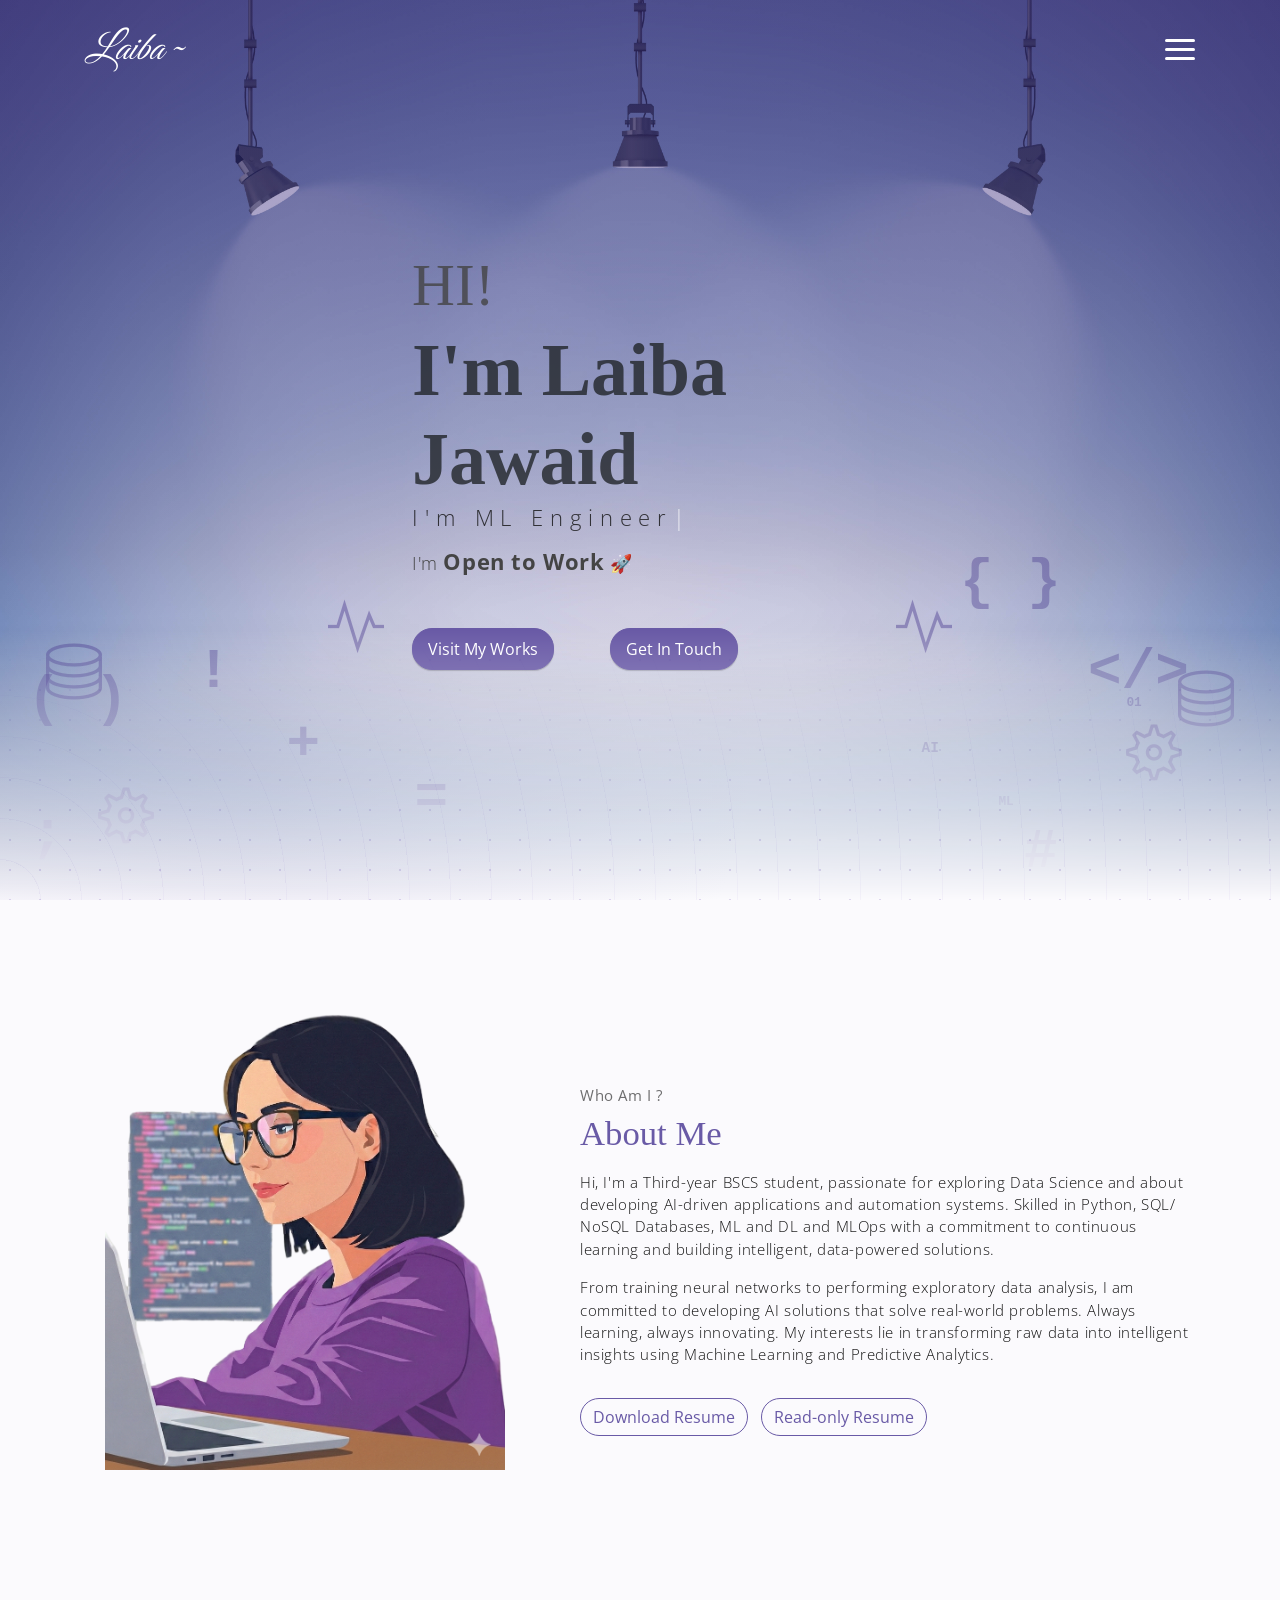
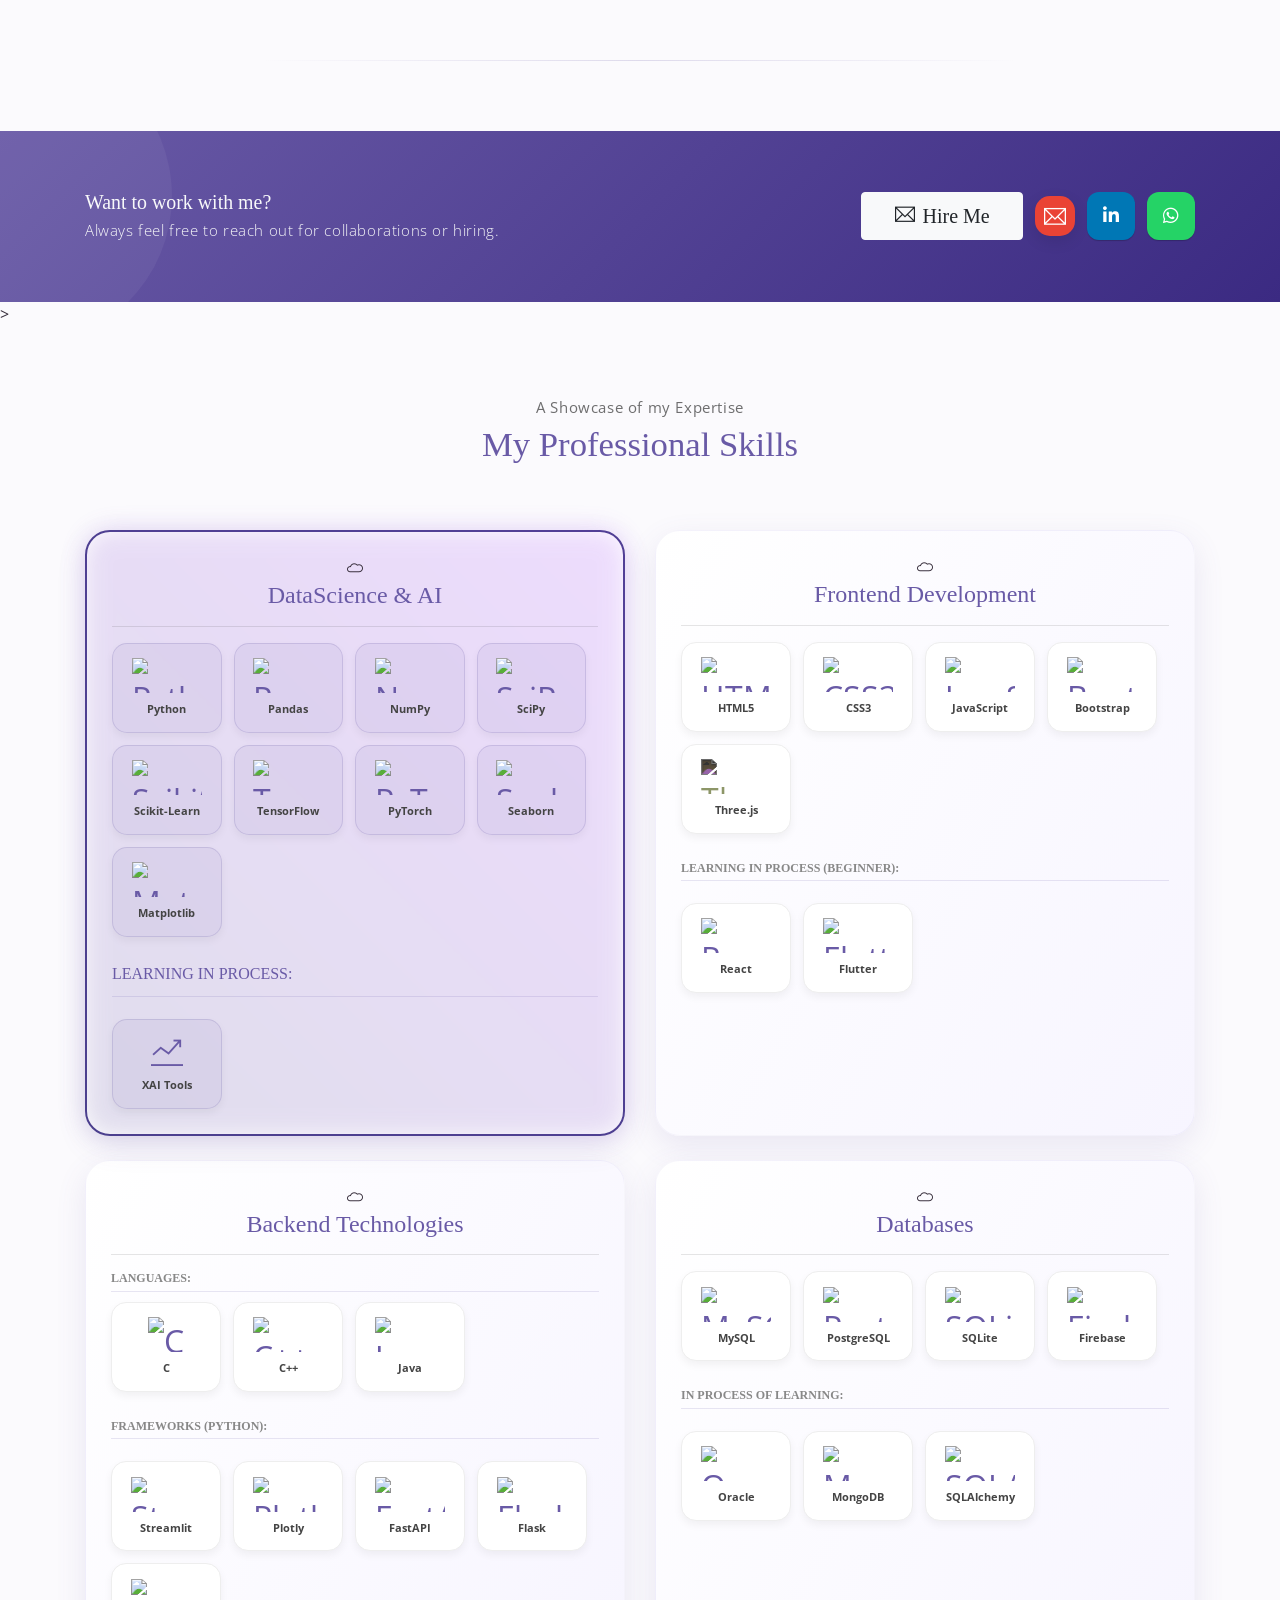
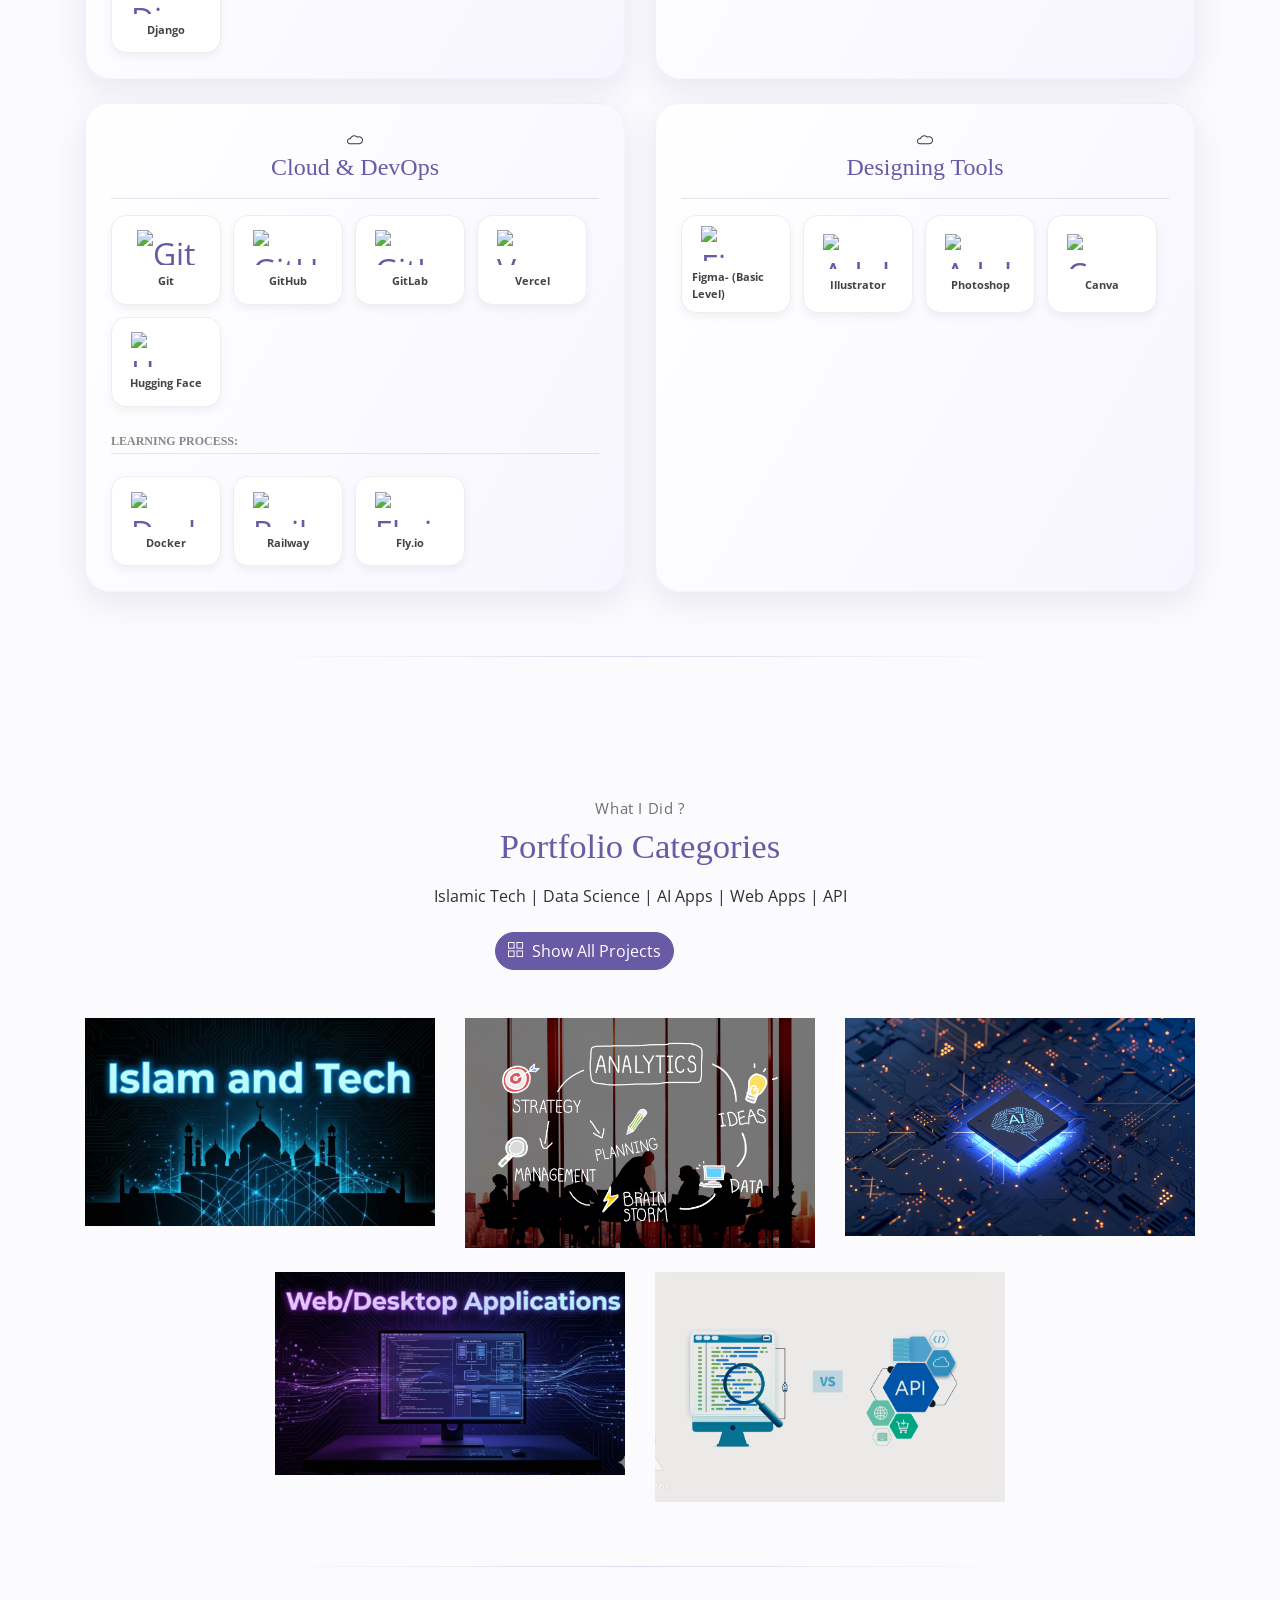
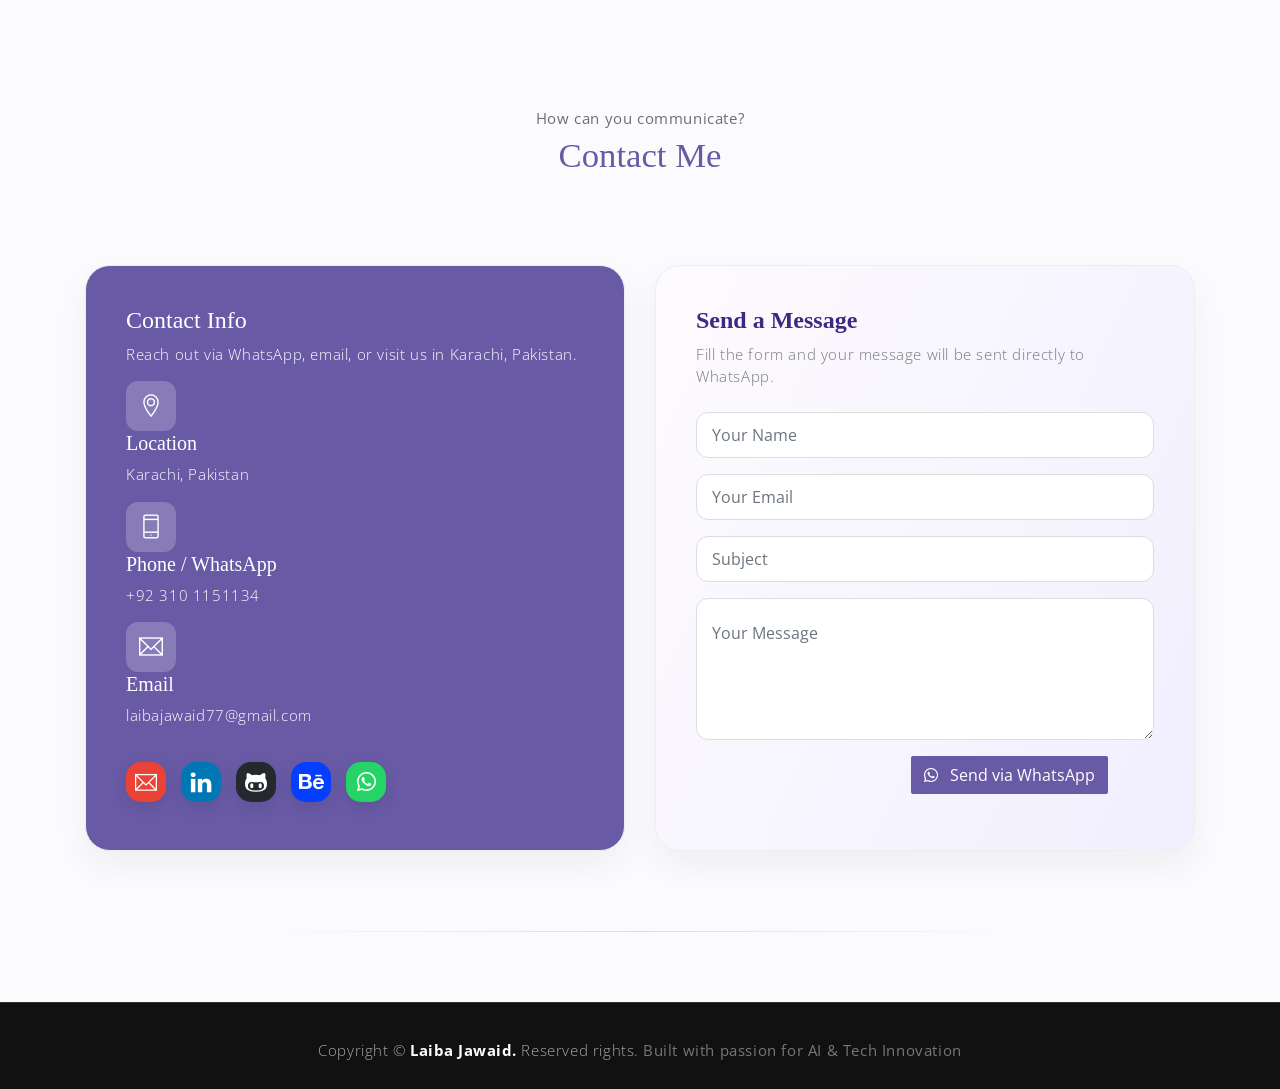
==== commit d8fb54ca: "Update index.html" ====
--- a/index.html
+++ b/index.html
@@ -644,7 +644,7 @@
     <!-- page footer -->
     <footer class="footer py-4 bg-dark text-light">
         <div class="container text-center">
-            <p class="mb-0">Copyright &copy; 2026 <b>Laiba Jawaid</b>. All Rights Reserved.</p>
+            <p class="mb-0">Copyright &copy; <b>Laiba Jawaid.</b> Reserved rights.</p>
             <p class="small text-muted mt-2">Built with passion for AI & Tech Innovation</p>
         </div>
     </footer> <!-- end of page footer -->
--- a/assets/css/meyawo.css
+++ b/assets/css/meyawo.css
@@ -102,6 +102,15 @@
     background-position: center center;
 }
 
+/* --- HEADER BACKGROUND IMAGE POSITION --- */
+@media (max-width: 768px) {
+    .header {
+        background-position: center 20% !important; /* Image ko upar se adjust karega */
+        -webkit-mask-image: linear-gradient(to bottom, black 85%, transparent 100%);
+        mask-image: linear-gradient(to bottom, black 85%, transparent 100%);
+    }
+}
+
 [tabindex="-1"]:focus {
   outline: 0 !important;
 }
@@ -11713,6 +11722,21 @@
   }
 }
 
+/* Screen size 991px se neeche (Phones/Tablets) */
+@media (max-width: 991.98px) {
+    .logo.calligraphy {
+        font-size: 24px !important; /* Phone pe size chota kar diya */
+        padding-left: 15px; /* Side se thora gap taake chipkay na */
+    }
+    
+    /* Navbar container ko batana ke logo aur hamburger alag konon mein rahen */
+    .custom-navbar .container {
+        justify-content: space-between !important;
+        min-height: 70px !important; /* Height kam kar di */
+        padding: 0 10px !important;
+    }
+}
+
 .custom-navbar .hamburger {
   margin-left: 20px;
   padding-top: 5px;
@@ -12248,29 +12272,62 @@
   }
 }
 
+/* --- HEADER CONTENT CENTERING & TEXT FIX --- */
+
+/* Base setting for mobile centering */
+@media (max-width: 768px) {
+    .header-content {
+        max-width: 100% !important;
+        padding: 0 20px !important;
+        text-align: center !important; /* Poora text center ho jayega */
+        margin-left: 0 !important; /* Purana shift hata diya */
+    }
+
+    /* Name logic: Aik line mein lane ke liye size adjust kiya */
+    .header .header-content .header-title .down {
+        font-size: 32px !important; /* Chota size taake wrap na ho */
+        display: block;
+        width: 100%;
+    }
+
+    /* Subtitle (ML Engineer etc) */
+    .header .header-content .header-subtitle {
+        font-size: 16px !important;
+        letter-spacing: 2px !important;
+    }
+
+    /* Buttons ko mobile pe center mein stack karna */
+    .header-btns {
+        display: flex;
+        flex-direction: column;
+        align-items: center;
+        gap: 15px;
+    }
+
+    .header-btns .btn {
+        width: 200px; /* Standard width for phones */
+        margin-right: 0 !important; /* Purana laptop wala margin khatam */
+    }
+}
 /* --- Calligraphy Logo --- */
 /* Base Logo Style */
 .logo.calligraphy {
     font-family: 'Great Vibes', cursive !important;
-    font-size: 32px !important;
     font-weight: 500 !important;
-    color: #ffffff !important; /* Initial White */
-    letter-spacing: 1px;
+    color: #ffffff !important;
     font-style: italic;
-    position: fixed; /* Keep it visible while scrolling */
-    top: 20px;
-    left: 20px;
-    z-index: 1000;
-    transition: color 0.4s ease; /* Smooth color change */
     text-decoration: none;
-    margin-left: 60px;
+    transition: all 0.4s ease;
+    z-index: 1001;
+    /* Laptop default settings */
+    font-size: 40px !important;
+    margin-left: 0 !important; /* Fixed: Purana 60px margin hata diya */
 }
 
 /* Color when over white sections */
 .logo.calligraphy.scrolled {
     color: #3b2a82 !important; /* Dark Purple */
 }
-
 
 .about {
   display: -webkit-box;
@@ -12313,12 +12370,30 @@
     text-align: center;
   }
   .about-img-holder {
-    max-width: 220px;
     min-width: 100%;
     width: 100%;
-    margin: auto;
     margin-bottom: 20px;
-  }
+      max-width: 75% !important; /* Image ko thora chota kiya taake decent lage */
+        margin: 0 auto 30px auto !important; /* Perfectly center kar dega */
+        display: flex;
+        justify-content: center;
+  }
+  .about-img-holder {
+        max-width: 75% !important; /* Image ko thora chota kiya taake decent lage */
+        margin: 0 auto 30px auto !important; /* Perfectly center kar dega */
+        display: flex;
+        justify-content: center;
+    }
+    
+    .about-caption {
+        padding: 0 15px !important; /* Text ko sides se thora gap diya */
+    }
+    
+    .about-caption p {
+        font-size: 15px !important;
+        text-align: center !important;
+        line-height: 1.6; /* Lines ke darmiyan thora fasla taake parhna asan ho */
+    }
 }
 
 /* sections */
@@ -12423,7 +12498,7 @@
    ========================================= */
 
 /* Skill Logos Container */
-.skill-logos {
+/* .skill-logos {
     display: grid;
     grid-template-columns: repeat(auto-fit, minmax(90px, 1fr));
     gap: 20px;
@@ -12470,13 +12545,13 @@
     line-height: 1.3;
 }
 
-/* Featured Panel keeps the purple accent */
+/* Featured Panel keeps the purple accent 
 .featured-panel .skill-logo-item:hover {
     border-color: #695aa6;
     background: linear-gradient(145deg, #ffffff 0%, #f9f8ff 100%);
 }
 
-/* Responsive adjustments */
+/* Responsive adjustments 
 @media (max-width: 768px) {
     .skill-logos {
         grid-template-columns: repeat(auto-fit, minmax(80px, 1fr));
@@ -12494,7 +12569,7 @@
     }
 }
 
-/* Main Panel Style */
+/* Main Panel Style 
 .skill-panel {
     background: #fff;
     padding: 30px;
@@ -12505,12 +12580,12 @@
     box-shadow: 0 5px 15px rgba(0,0,0,0.05);
 }
 
-/* Featured Data Science Panel (The Strength) */
+/* Featured Data Science Panel (The Strength) 
 .featured-panel {
-    border: 2px solid #695aa6; /* Aapka Theme Purple */
+    border: 2px solid #695aa6; /* Aapka Theme Purple 
     background: linear-gradient(145deg, #ffffff 0%, #f9f8ff 100%);
     box-shadow: 0 15px 35px rgba(105, 90, 166, 0.15);
-    transform: scale(1.02); /* Thora bara aur focus dikhane ke liye */
+    transform: scale(1.02); /* Thora bara aur focus dikhane ke liye 
 }
 
 .featured-panel .panel-header h4 {
@@ -12520,146 +12595,146 @@
 
 .featured-panel .fill {
     background: linear-gradient(90deg, #695aa6, #a855f7) !important;
-}
-
-/* Header Inside Panel */
-.panel-header {
-    display: flex;
-    align-items: center;
-    gap: 15px;
-    margin-bottom: 25px;
-}
-
-.panel-header i {
-    font-size: 28px;
-    color: #695aa6;
-}
-
-.panel-header h4 {
-    margin: 0;
-    font-size: 20px;
-    text-transform: uppercase;
-    letter-spacing: 1px;
-}
-
-/* Individual Skill Items */
-.skill-item {
-    margin-bottom: 15px;
-}
-
-.skill-item span {
-    display: block;
-    font-weight: 600;
-    font-size: 14px;
-    margin-bottom: 5px;
-    color: #444;
-}
-
-/* Progress Bars */
-.skill-item .bar {
-    width: 100%;
-    height: 8px;
-    background: #e9ecef;
-    border-radius: 10px;
-    overflow: hidden;
-}
-
-.skill-item .fill {
-    height: 100%;
-    background: #ffefff; /* Normal panels color */
-    border-radius: 10px;
-    transition: width 1s ease-in-out;
-}
-
-/* Hover Effect for all panels */
+} */
+
+
+/* =========================================
+   UNIFIED SKILLS SECTION - FIXED BOXES
+   ========================================= */
+
+/* 1. Main Panel Layout */
+.skill-panel {
+  /* Background ko mazeed light kiya gaya hai */
+    background: linear-gradient(120deg, #ffffff 0%, #f7f5ff 100%) !important;
+    border: 1px solid rgba(105, 90, 166, 0.05) !important;
+    border-radius: 25px !important;
+    padding: 25px !important;
+    box-shadow: 0 10px 30px rgba(105, 90, 166, 0.12) !important;
+    height: 100% !important;
+    transition: all 0.4s cubic-bezier(0.175, 0.885, 0.32, 1.275);
+}
+
 .skill-panel:hover {
     transform: translateY(-10px);
-    box-shadow: 0 20px 40px rgba(0,0,0,0.1);
+    box-shadow: 0 20px 40px rgba(105, 90, 166, 0.2) !important;
+}
+
+/* 2. Horizontal Logos Container */
+/* 1. Skill Logos Container update */
+.skill-logos {
+    display: flex !important;
+    flex-direction: row !important;
+    flex-wrap: wrap !important;
+    gap: 12px !important; /* Gap thora kam kiya */
+    justify-content: flex-start;
+}
+
+/* 2. Item width adjustment for 4-in-a-row */
+.skill-logo-item {
+    display: flex !important;
+    flex-direction: column !important;
+    align-items: center !important;
+    justify-content: center !important;
+    /* 100% width container mein 4 icons lane ke liye calculation */
+    width: calc(25% - 12px) !important; 
+    min-width: 80px !important; /* Mobile pe kharab na ho */
+    min-height: 90px !important;
+    padding: 10px !important;
+    background: #ffffff !important;
+    border: 1px solid #eee !important;
+    border-radius: 15px !important;
+    box-shadow: 0 4px 8px rgba(0, 0, 0, 0.05);
+    transition: all 0.3s ease;
+}
+
+.skill-logo-item:hover {
+    transform: scale(1.05);
+    border-color: #695aa6 !important;
+}
+
+/* Fly.io ya kisi bhi logo ko box ke andar rakhne ke liye */
+.skill-logo-item img {
+    max-width: 80% !important; /* Box se bahar na jaye */
+    max-height: 40px !important;
+    object-fit: contain !important; /* Aspect ratio kharab nahi hoga */
+    margin-bottom: 8px;
+}
+
+
+.skill-logo-item img, .skill-logo-item i {
+    height: 35px !important;
+    font-size: 32px !important;
+    margin-bottom: 8px;
+    color: #695aa6;
+}
+
+.skill-logo-item span {
+    font-size: 11px !important;
+    font-weight: 700;
+    color: #444;
 }
 
 /* =========================================
-   2. UNIFIED PANEL STYLING (Tinted & Shadowed)
+   FEATURED PANEL SPECIAL (Data Science)
    ========================================= */
-
-.skill-panel {
-    background: linear-gradient(120deg, #fdfbfd 0%, #f1efff 100%) !important;
+/* 3. Typo Fix in Featured Panel */
+.featured-panel {
+    /* Taqreeban White background bilkul halke purple tone ke sath */
+    background: linear-gradient(60deg, #ffffff 150%, #f4f1ff 60%) !important; 
+    
+    /* Solid Dark Purple Border */
+    border: 2px solid darkslateblue !important; 
+    
     border-radius: 25px !important;
-    box-shadow: 0 10px 30px rgba(105, 90, 166, 0.12) !important;
-    transition: all 0.4s cubic-bezier(0.175, 0.885, 0.32, 1.275);
-    border: 1px solid rgba(105, 90, 166, 0.1) !important;
-}
-/* 2. Left Side Panels Fix */
-/* Bootstrap ki grid mein 'col-lg-6' ke pehle dabbo ko target karte hain */
-/* Hum iska angle reverse (-135deg) kar denge taake gradient left side se start ho */
-.row > div:nth-child(odd) .skill-panel {
-    background: linear-gradient(-120deg, #fdfbfd 0%, #f1efff 100%) !important;
-}
-
-/* =========================================
-   3. HIGHLIGHTED PANEL (Data Science Only)
-   ========================================= */
-
-/* Data Science panel ko color wahi diya hai, lekin iska BORDER aur GLOW isse highlight karega */
-.featured-panel {
-    border: 3px solid rebeccapurple !important; /* Thick Purple Border sirf ispe */
-    position: relative;
-    z-index: 1;
-}
-
-/* Is panel ke piche ek purple glow effect (Jaisa aapne manga) */
+    padding: 25px !important;
+    display: flex;
+    flex-direction: column; 
+    position: relative !important; 
+    z-index: 1; /* Glow ko peeche rakhne ke liye zaroori hai */
+}
+
+/* Featured Panel Glow */
 .featured-panel::after {
     content: '';
     position: absolute;
-    inset: -2px;
+    inset: -3px;
     z-index: -1;
     background: linear-gradient(45deg, #695aa6, #a855f7);
-    border-radius: 27px;
-    filter: blur(10px);
-    opacity: 0.15;
-}
- /*========================================================================== */
- 
-/* Portfolio section styling */
-/* --- Custom Portfolio Dark Purple Titles --- */
-.dark-purple-title {
-    color: #3b2a82 !important; /* Rich Dark Purple */
-    font-weight: 500 !important;
-    text-shadow: 1px 1px 1px rgba(255,255,255,0.5); /* Contrast better karne ke liye */
-    margin-bottom: 20px !important;
-}
-
-/* --- Action Buttons Styling (Reference Image 8e6bae.png) --- */
-.portfolio-action-btns {
-    display: flex;
-    justify-content: center;
-    gap: 12px;
-}
-
-.p-btn-icon {
-    background-color: #493f75 !important; /* White Box */
-    color: #ffffff !important; /* Purple/Blue Icon color */
-    width: 45px;
-    height: 45px;
-    display: flex;
-    align-items: center;
-    justify-content: center;
-    border-radius: 10px; /* Squircle shape as in image */
-    text-decoration: none !important;
-    border: none;
-    font-size: 18px;
-    box-shadow: 0 4px 8px rgba(0, 0, 0, 0.1);
-    transition: all 0.3s ease;
-    cursor: pointer;
-}
-
-.p-btn-icon:hover {
-    background-color: #695aa2 !important;
-    transform: scale(1.1);
-}
-
-/* Overlay adjustments */
-.portfolio-card-overlay {
-    background-color: rgba(105, 90, 166, 0.85) !important; /* Soft Purple Overlay */
+    border-radius: 28px;
+    filter: blur(12px);
+    opacity: 0.2;
+}
+
+/* PURPLE BOXES for Featured Icons (Image Fix) */
+.featured-panel .skill-logo-item {
+    background: rgba(105, 90, 166, 0.08) !important; /* Light Purple Tint */
+    border: 1px solid rgba(105, 90, 166, 0.2) !important;
+}
+
+.featured-panel .skill-logo-item:hover {
+    background: rgba(105, 90, 166, 0.15) !important;
+}
+
+/* 4. Learning Heading Fix */
+.learning-heading {
+    flex: 0 0 100% !important;
+    color: #888888;
+    font-size: 12px;
+    font-weight: 800;
+    text-transform: uppercase;
+    margin: 15px 0 10px 0 !important;
+    border-bottom: 1px solid rgba(105, 90, 166, 0.15);
+    padding-bottom: 5px;
+}
+
+/* =========================================
+   FEATURED PANEL: LEARNING HEADING STRICTLY GREY
+   ========================================= */
+#skills .featured-panel .w-100 h6.learning-heading {
+    color: #888888 !important; 
+    border-bottom: 1px solid #cccccc !important; 
+    opacity: 1 !important; 
+    -webkit-text-fill-color: #888888 !important; /* Force text color overriding gradients */
 }
 
 /* =========================================
@@ -12790,9 +12865,13 @@
 
 /* Responsive adjustment */
 @media (max-width: 768px) {
-    .social-box { justify-content: center; }
-}
-
+          .social-box { justify-content: center; 
+    justify-content: center !important;
+        max-width: 180px; /* Ye magic number 3 icons ke baad baqi ko neeche dhakel dega */
+        margin: 30px auto 0 auto !important; /* Box ko center mein lane ke liye */
+        gap: 15px; /* Icons ke darmiyan spacing */
+}
+}
 /* --- Footer Refined --- */
 .footer {
     background-color: #111111 !important;
@@ -12884,12 +12963,69 @@
 }
 
 /* Mobile Responsive */
-@media (max-width: 600px) {
+@media (max-width: px) {
     .cta-button-group {
         justify-content: center;
-        margin-top: 10px;
+        display: flex;
+        flex-wrap: wrap; /* Jagah kam hone pe items ko neeche shift karega */
+        justify-content: center;
+        gap: 12px;
+        width: 100%;
+        margin-top: 20px;
+    }
+
+    .cta-button-group .btn-hire-me {
+        width: 100%; /* Hire Me button poori width lega */
+        margin-bottom: 5px;
+    }
+    
+    .cta-button-group .btn-icon-only, 
+    .cta-button-group .s-icon {
+        width: 45px;
+        height: 45px;
+        display: flex;
+        align-items: center;
+        justify-content: center;
     }
     .work-with-me-banner {
         text-align: center;
     }
-}+}
+
+
+/* =========================================
+   PORTFOLIO ACTION BUTTONS (RESTORED FIX)
+   ========================================= */
+.portfolio-action-btns {
+    display: flex;
+    justify-content: center;
+    gap: 12px;
+}
+
+.p-btn-icon {
+    background-color: #493f75 !important; /* Dark Purple Box */
+    color: #ffffff !important; /* White Icon */
+    width: 45px;
+    height: 45px;
+    display: flex;
+    align-items: center;
+    justify-content: center;
+    border-radius: 10px; 
+    text-decoration: none !important;
+    border: none;
+    font-size: 18px;
+    box-shadow: 0 4px 8px rgba(0, 0, 0, 0.1);
+    transition: all 0.3s ease;
+    cursor: pointer;
+}
+
+.p-btn-icon:hover {
+    background-color: #695aa2 !important; /* Lighter Purple on Hover */
+    transform: scale(1.1);
+    color: #ffffff !important;
+}
+
+/* Overlay color adjustment just in case wo bhi delete ho gaya tha */
+.portfolio-card-overlay {
+    background-color: rgba(105, 90, 166, 0.85) !important; 
+}
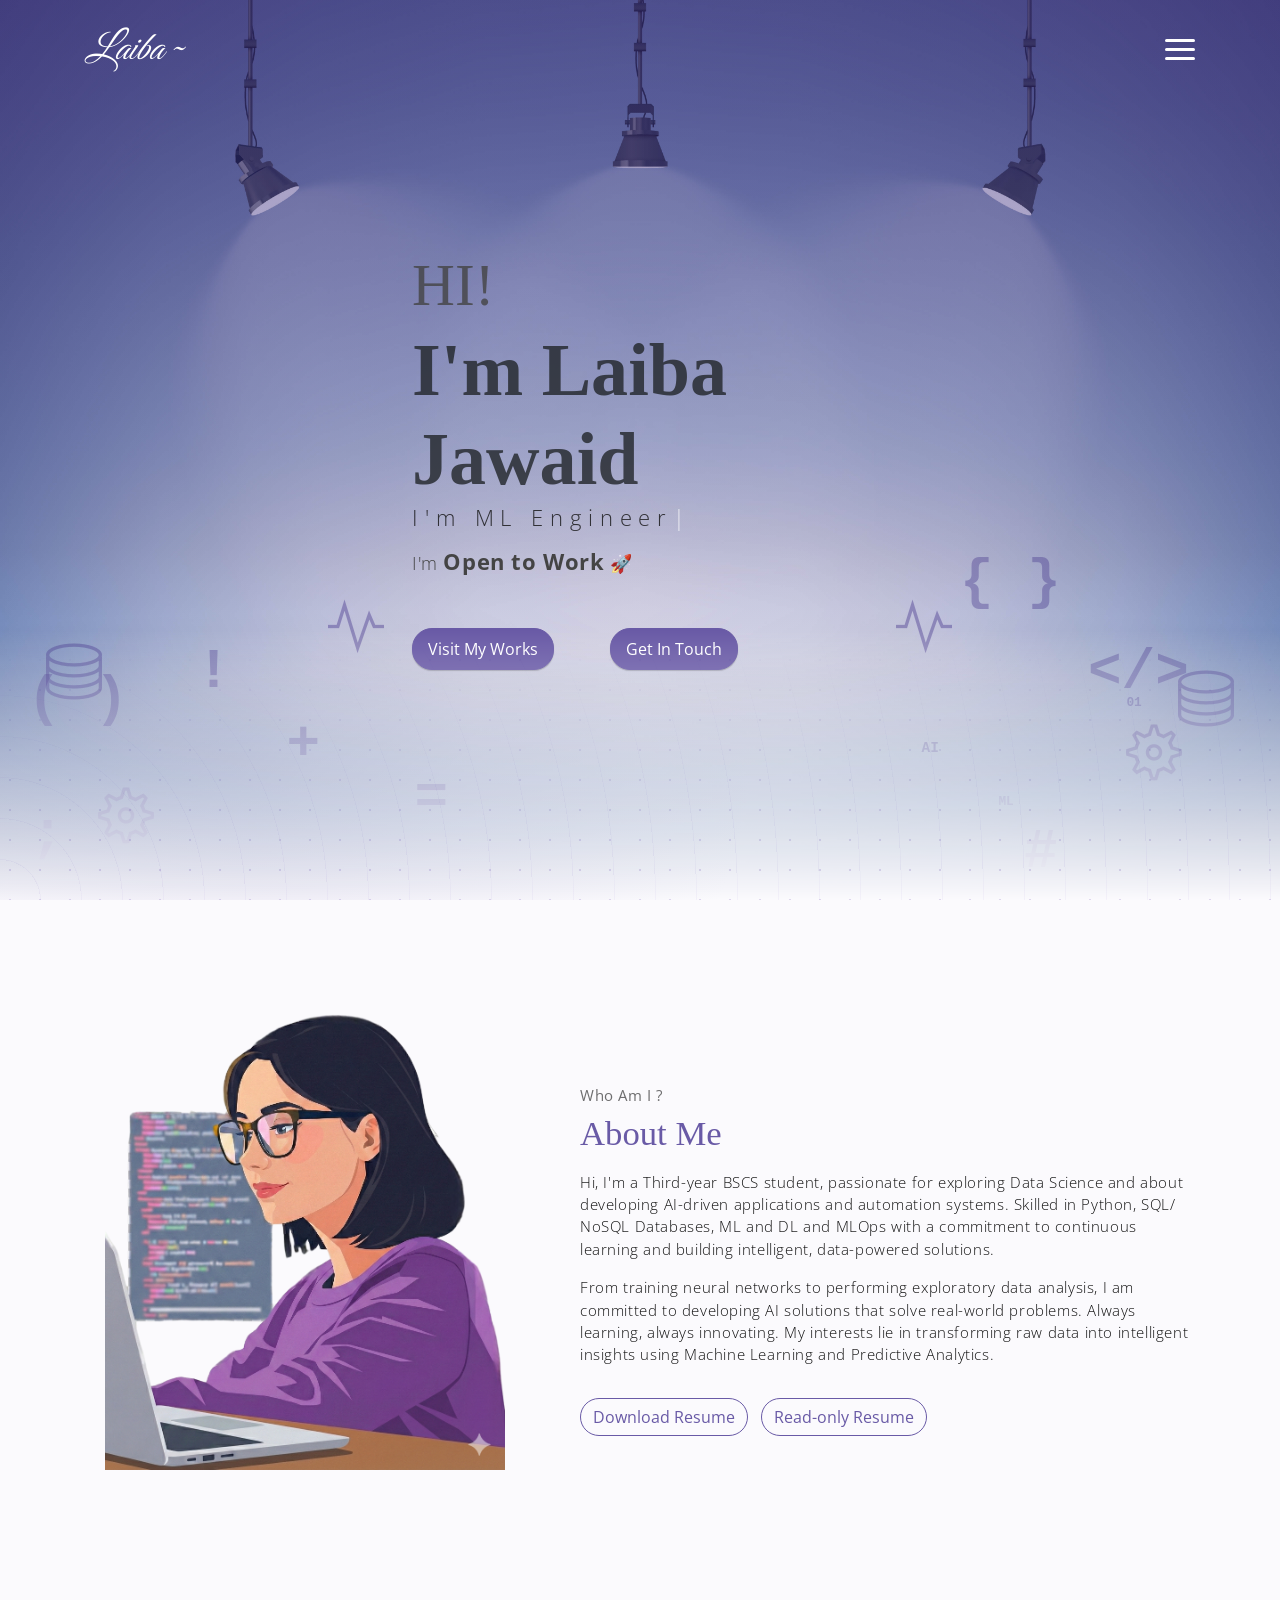
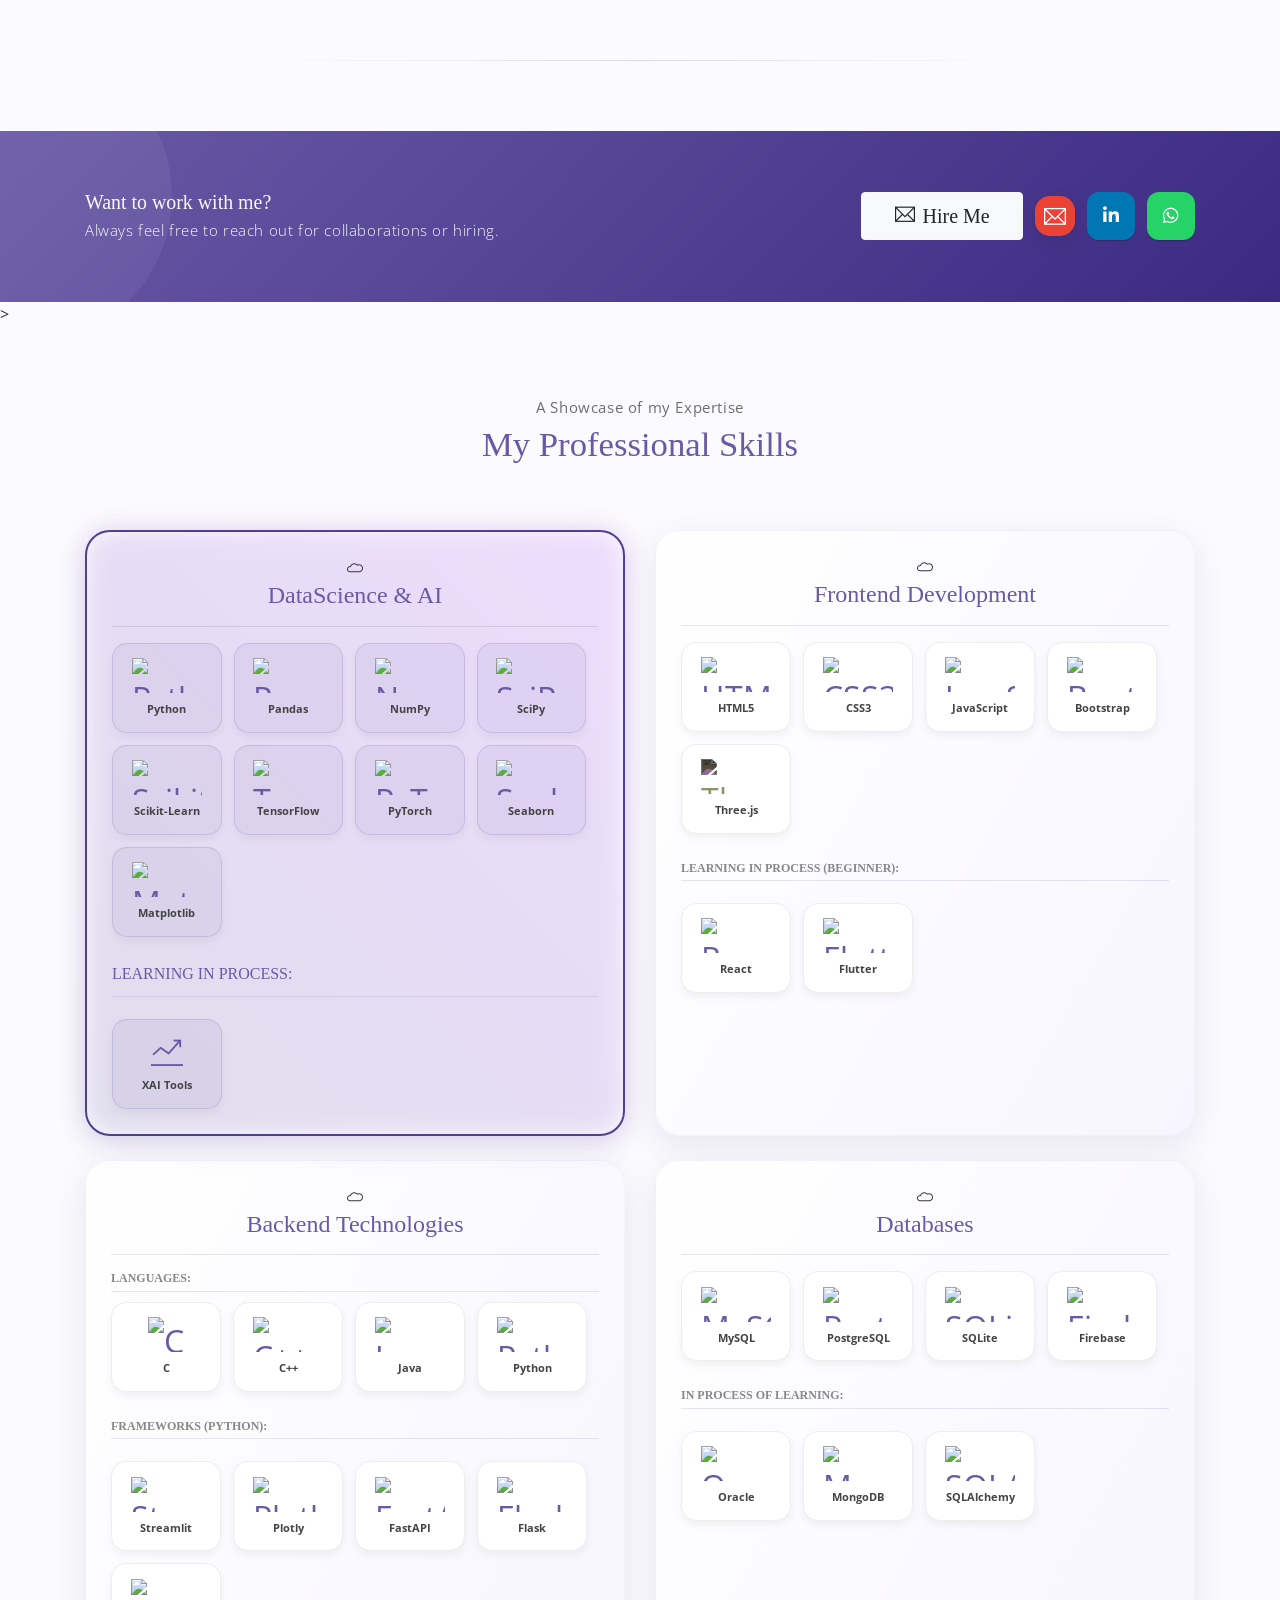
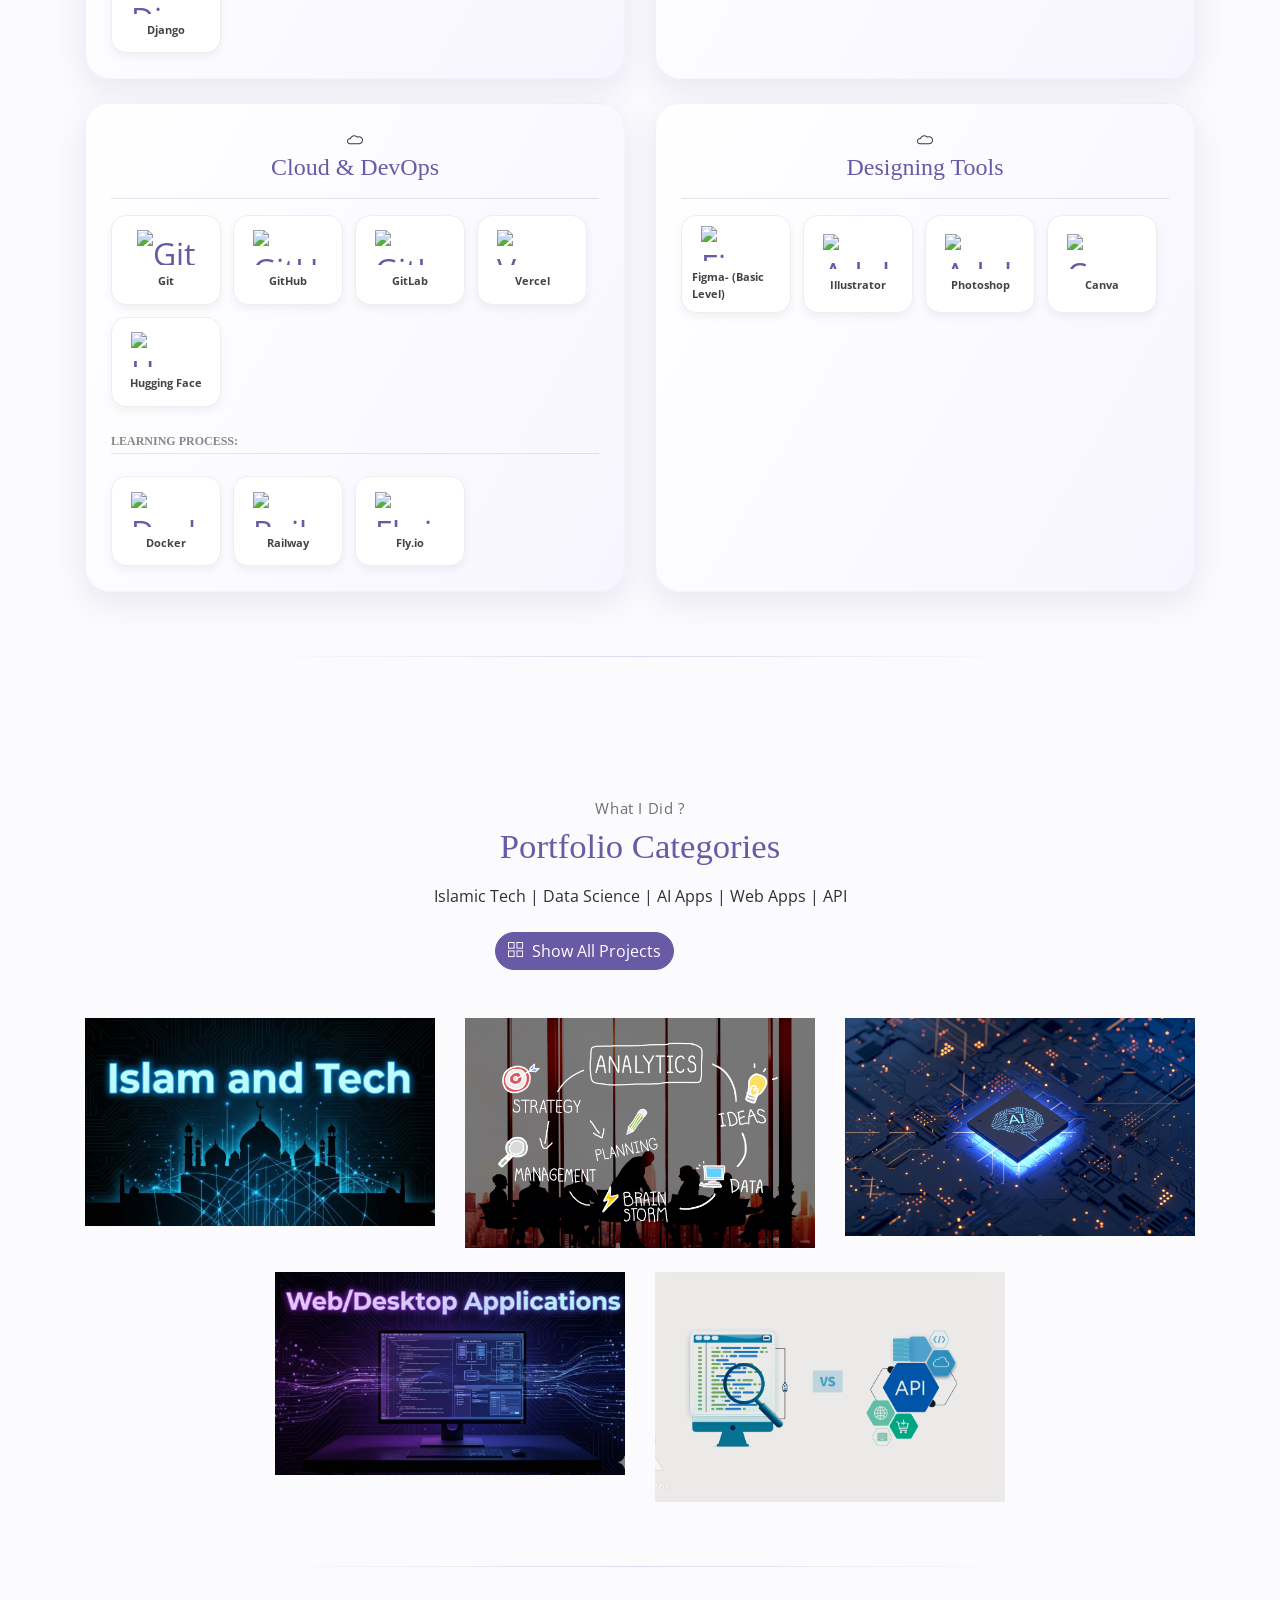
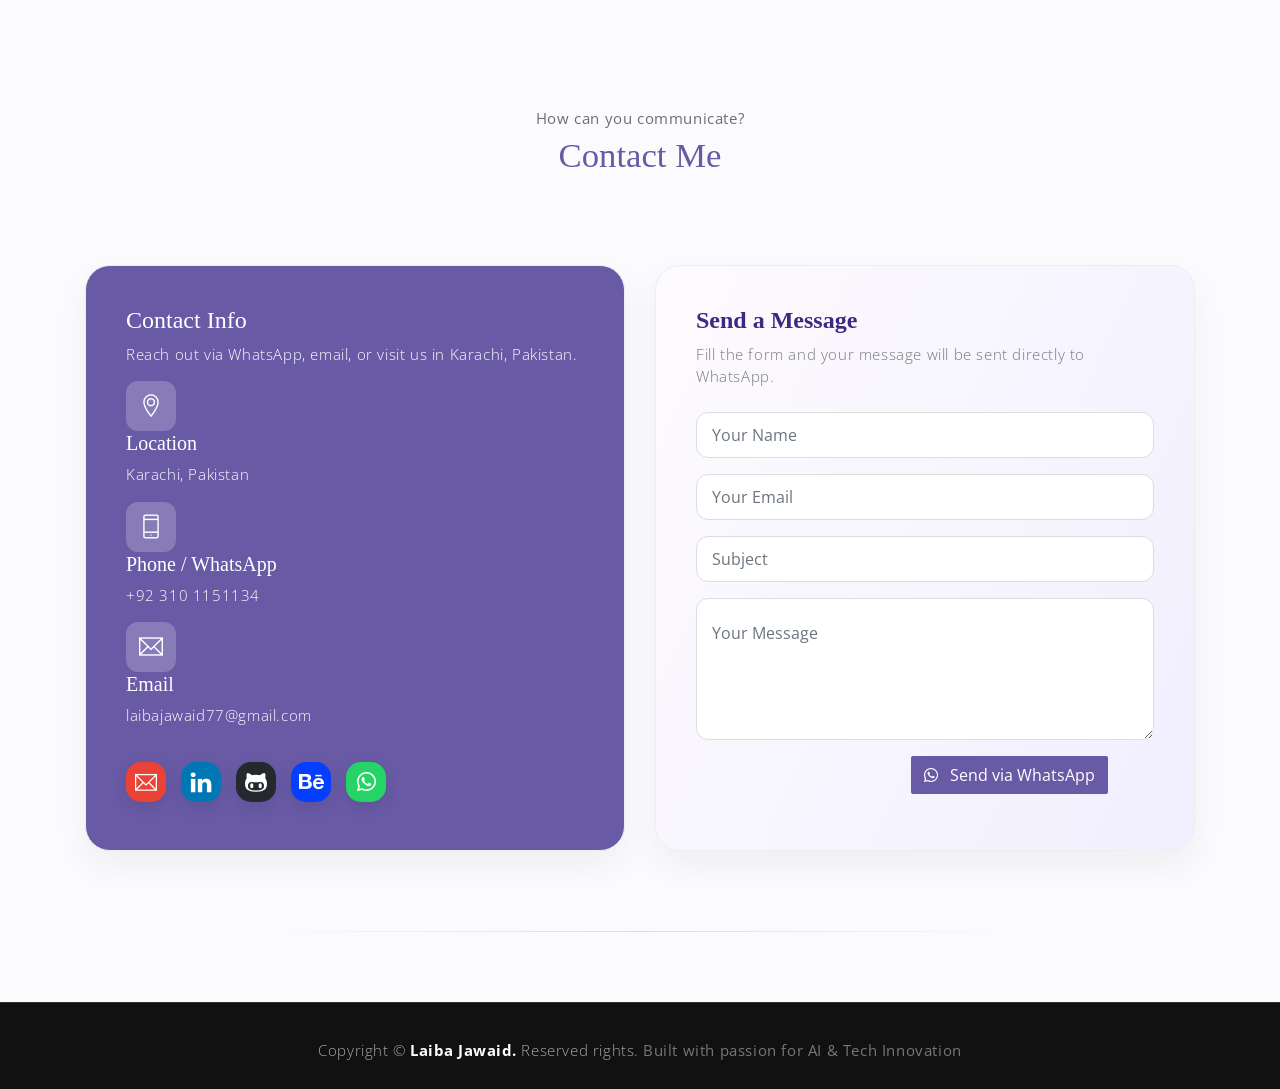
==== commit 9adc31db: "Update index.html" ====
--- a/index.html
+++ b/index.html
@@ -311,6 +311,10 @@
                                 <img src="https://cdn.jsdelivr.net/gh/devicons/devicon/icons/java/java-original.svg" alt="Java">
                                 <span>Java</span>
                             </div>
+                            <div class="skill-logo-item">
+                                <img src="https://cdn.jsdelivr.net/gh/devicons/devicon/icons/python/python-original.svg" alt="Python">
+                                <span>Python</span>
+                            </div>
                             <div class="w-100">
                                 <h6 class="learning-heading">Frameworks (Python):</h6>
                             </div>
